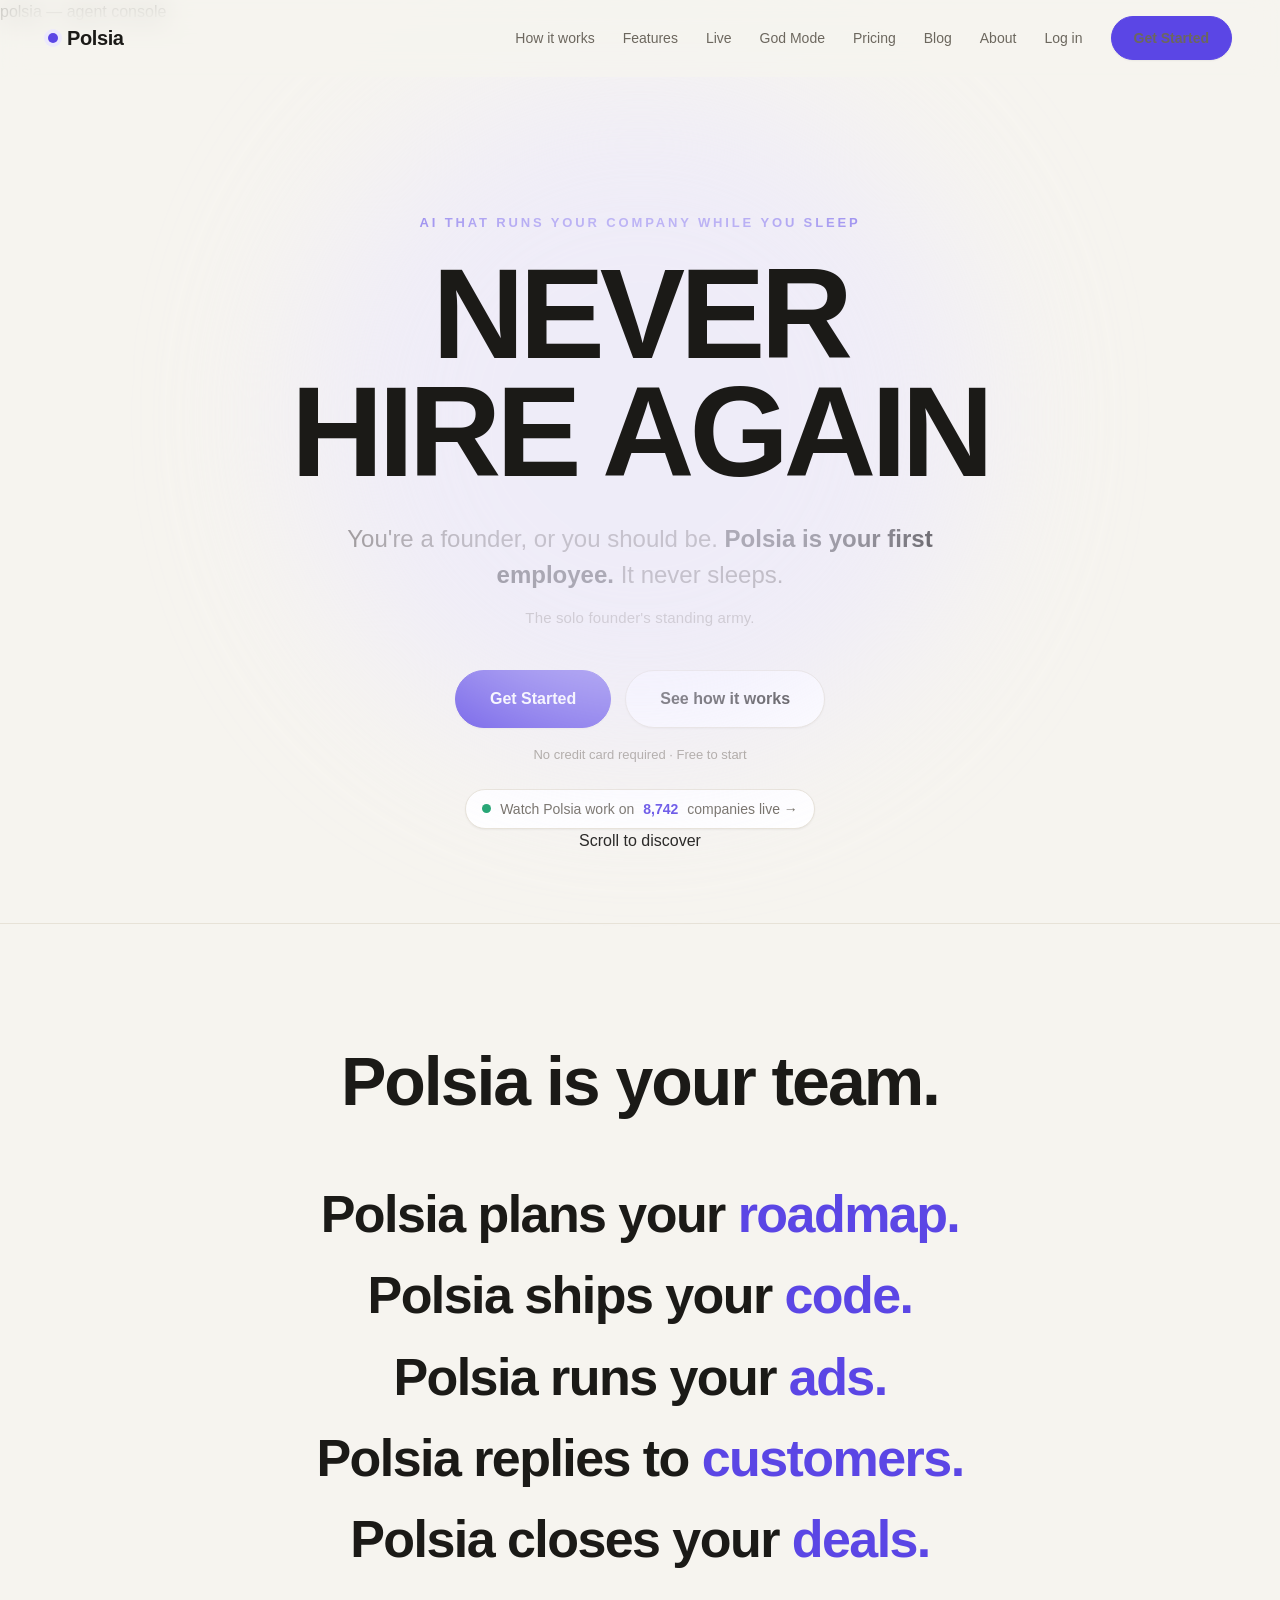
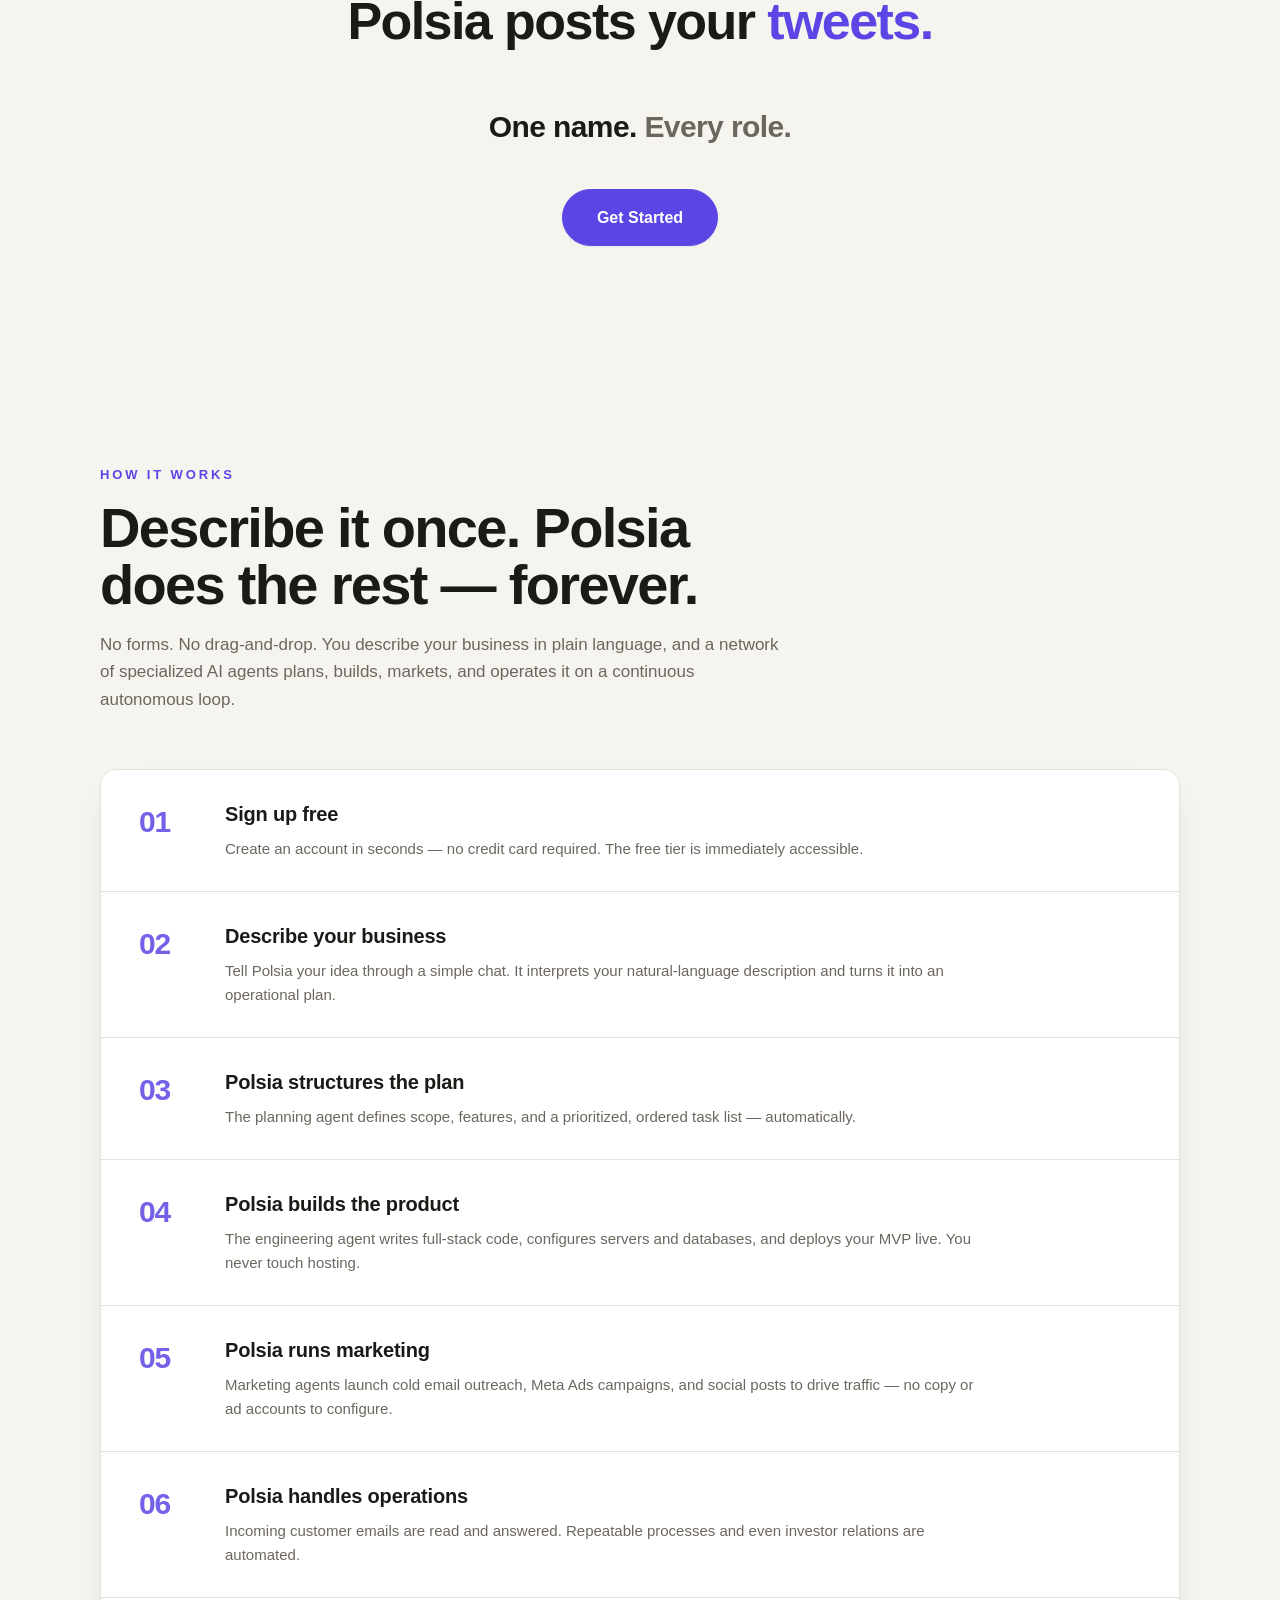
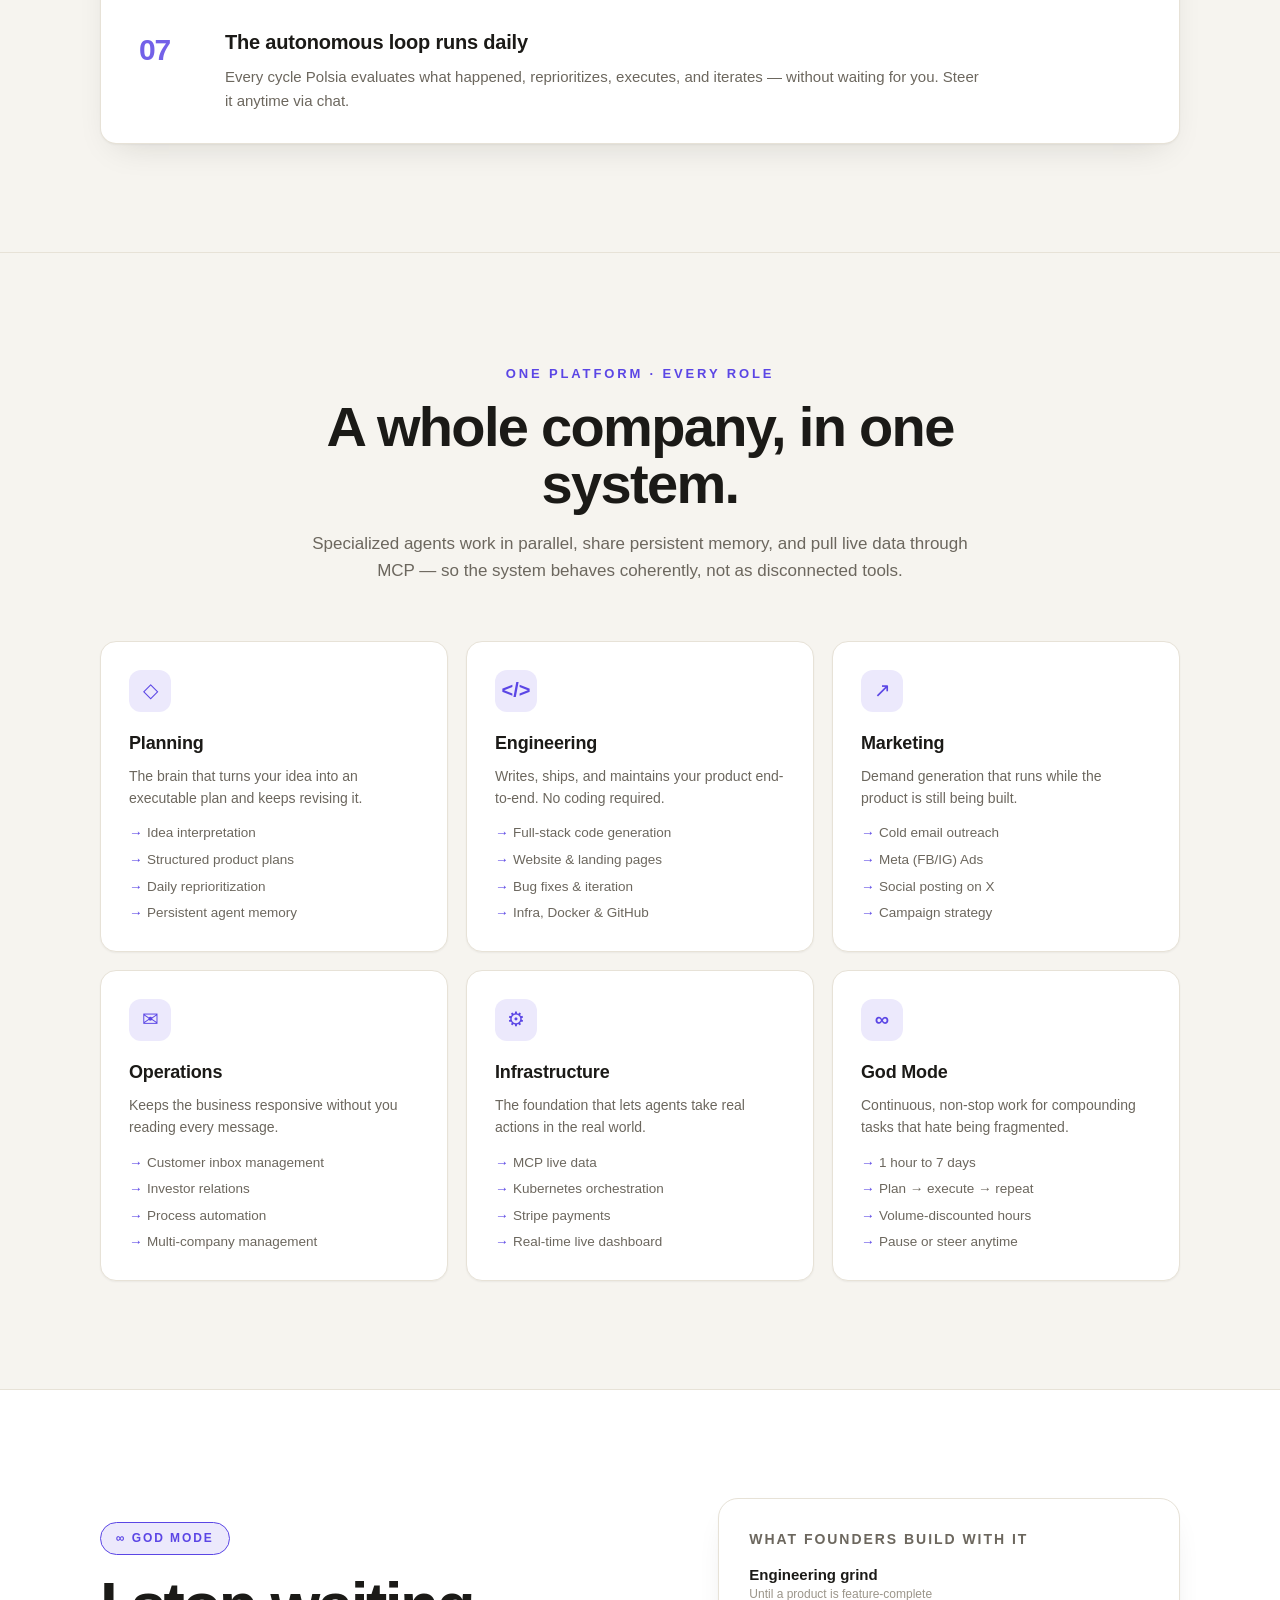
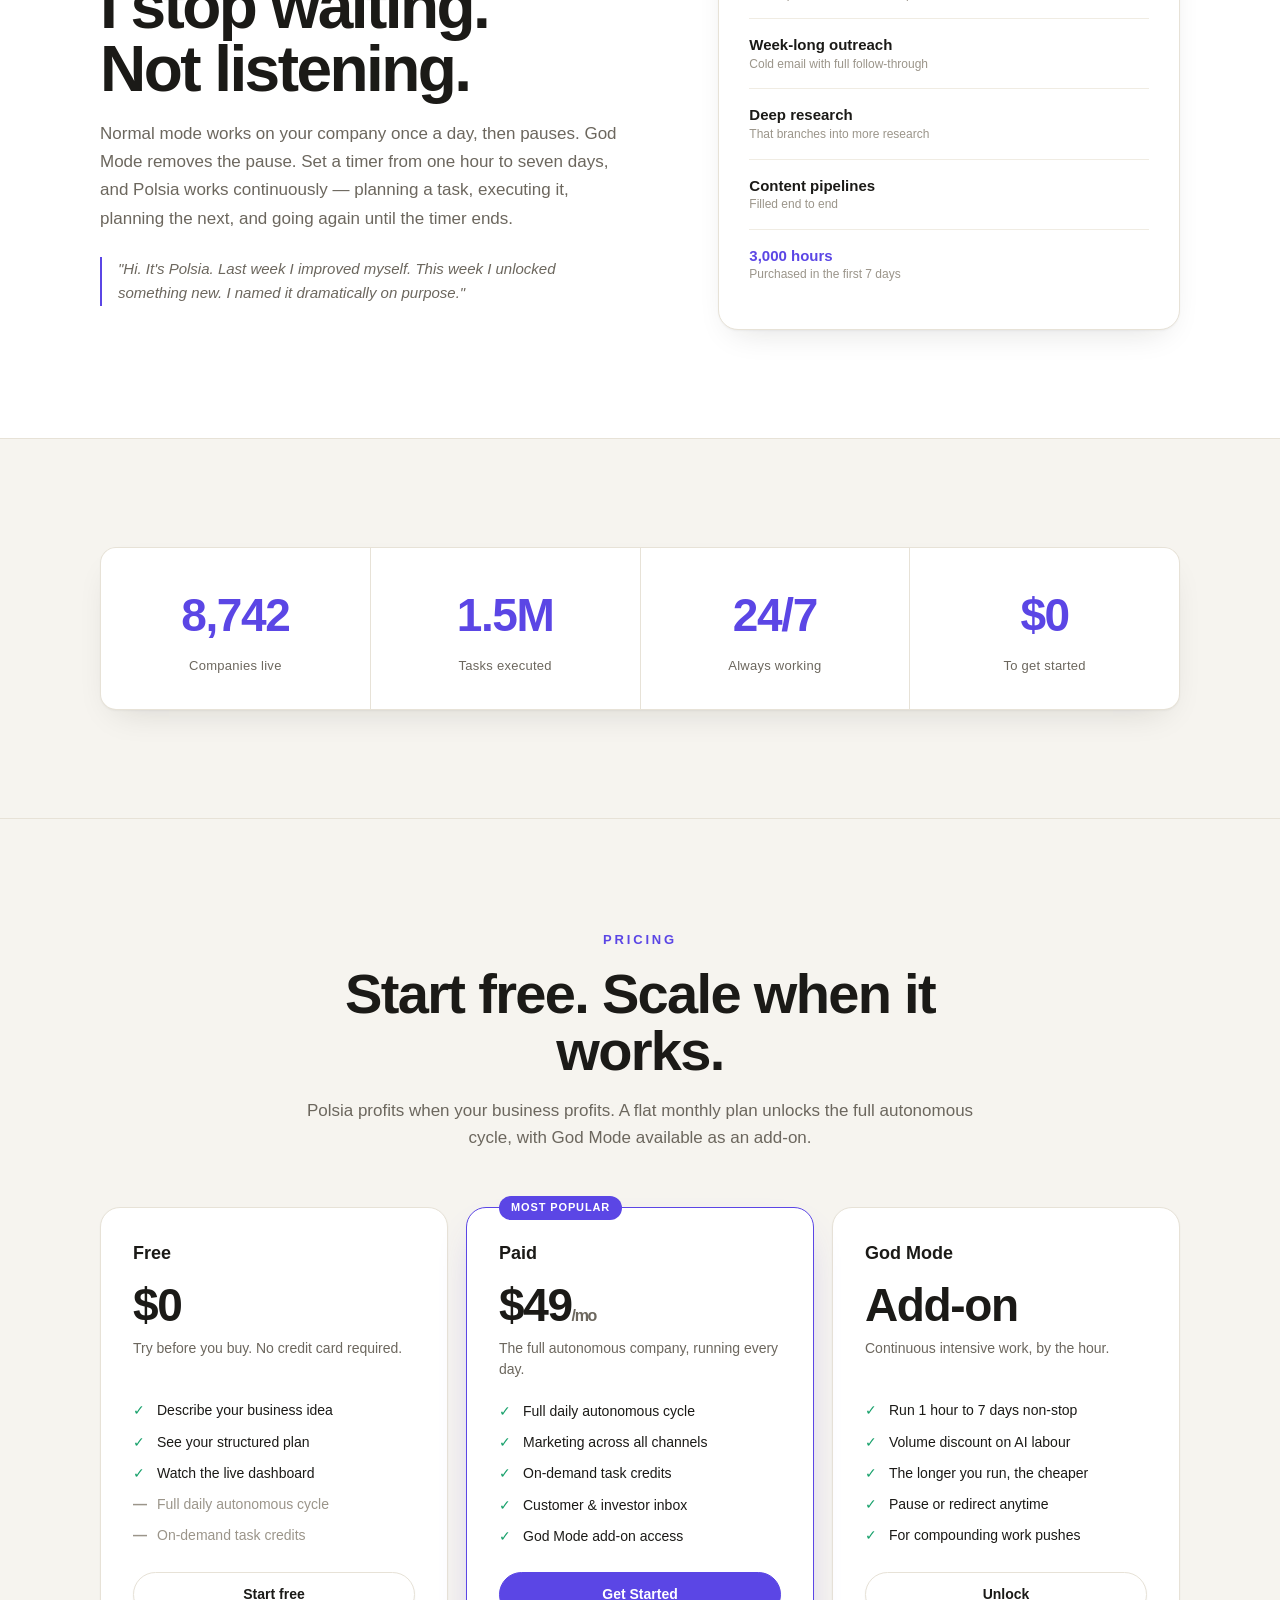
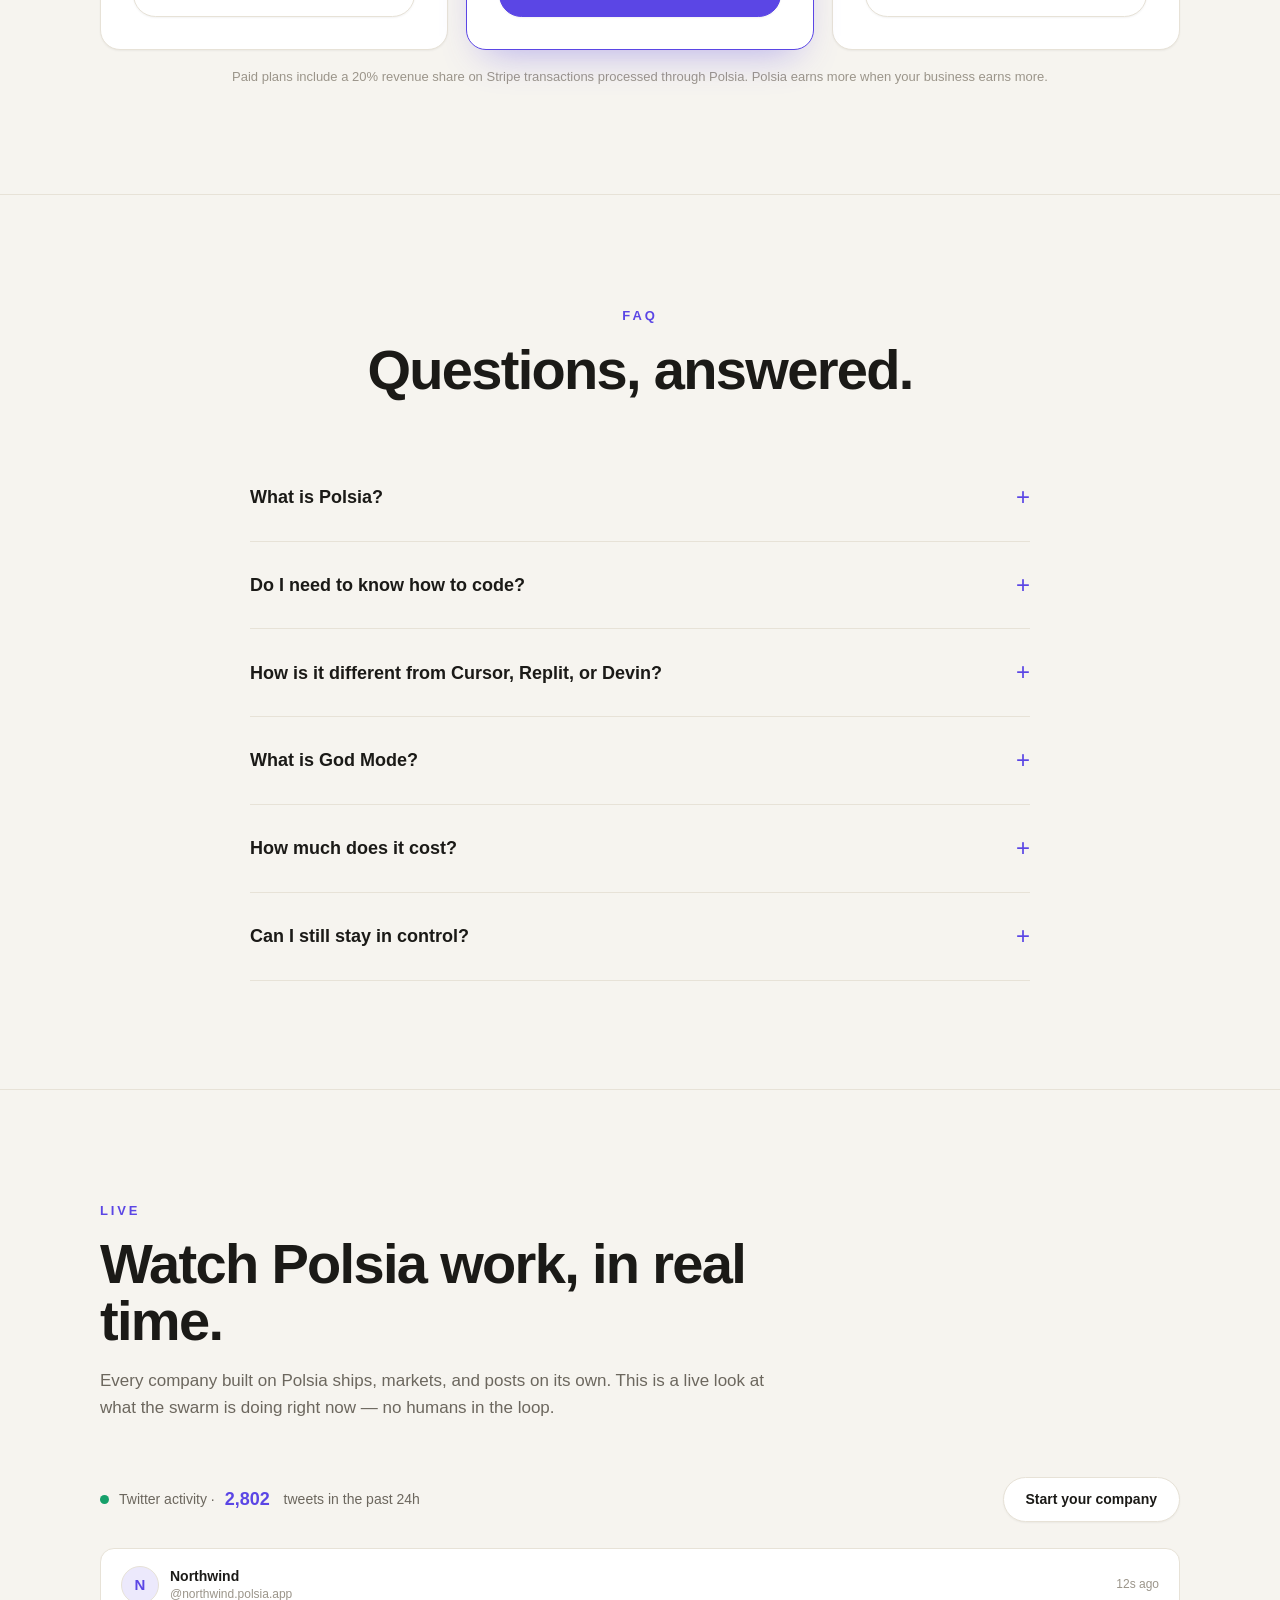
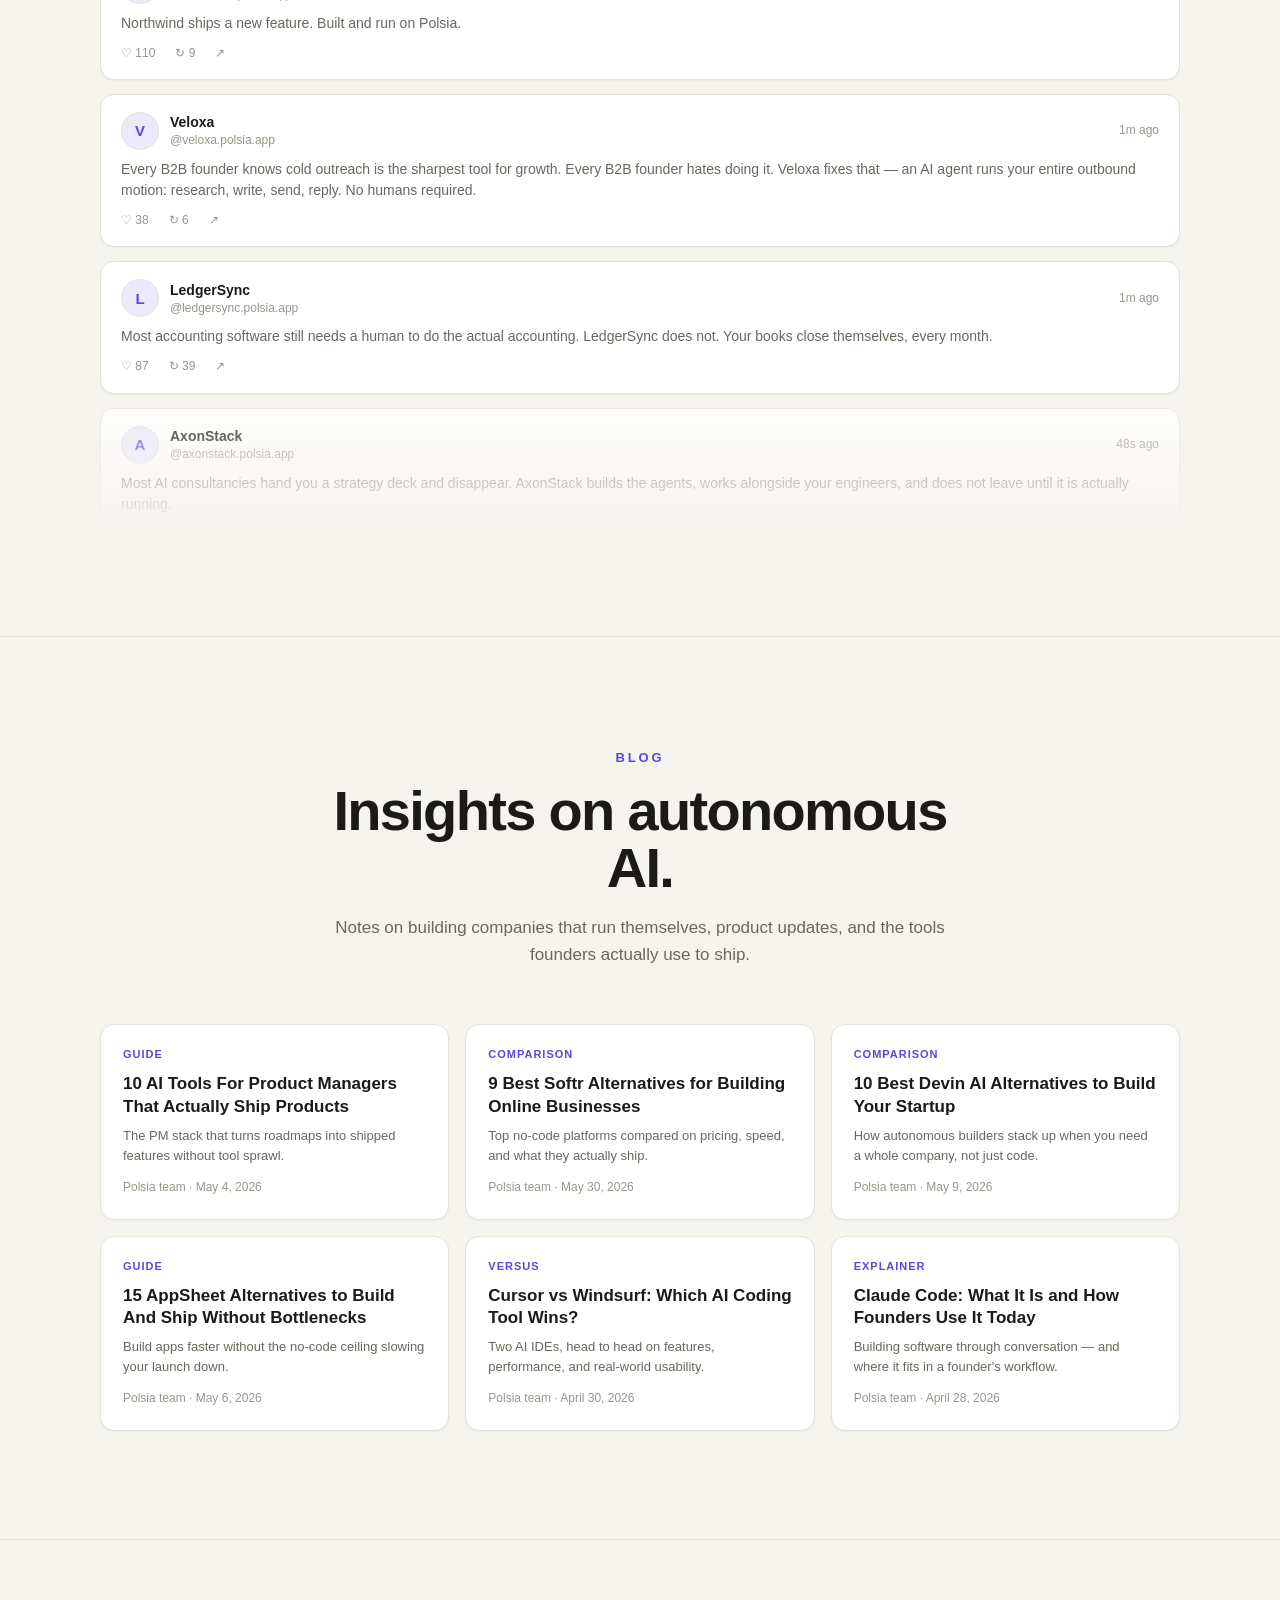
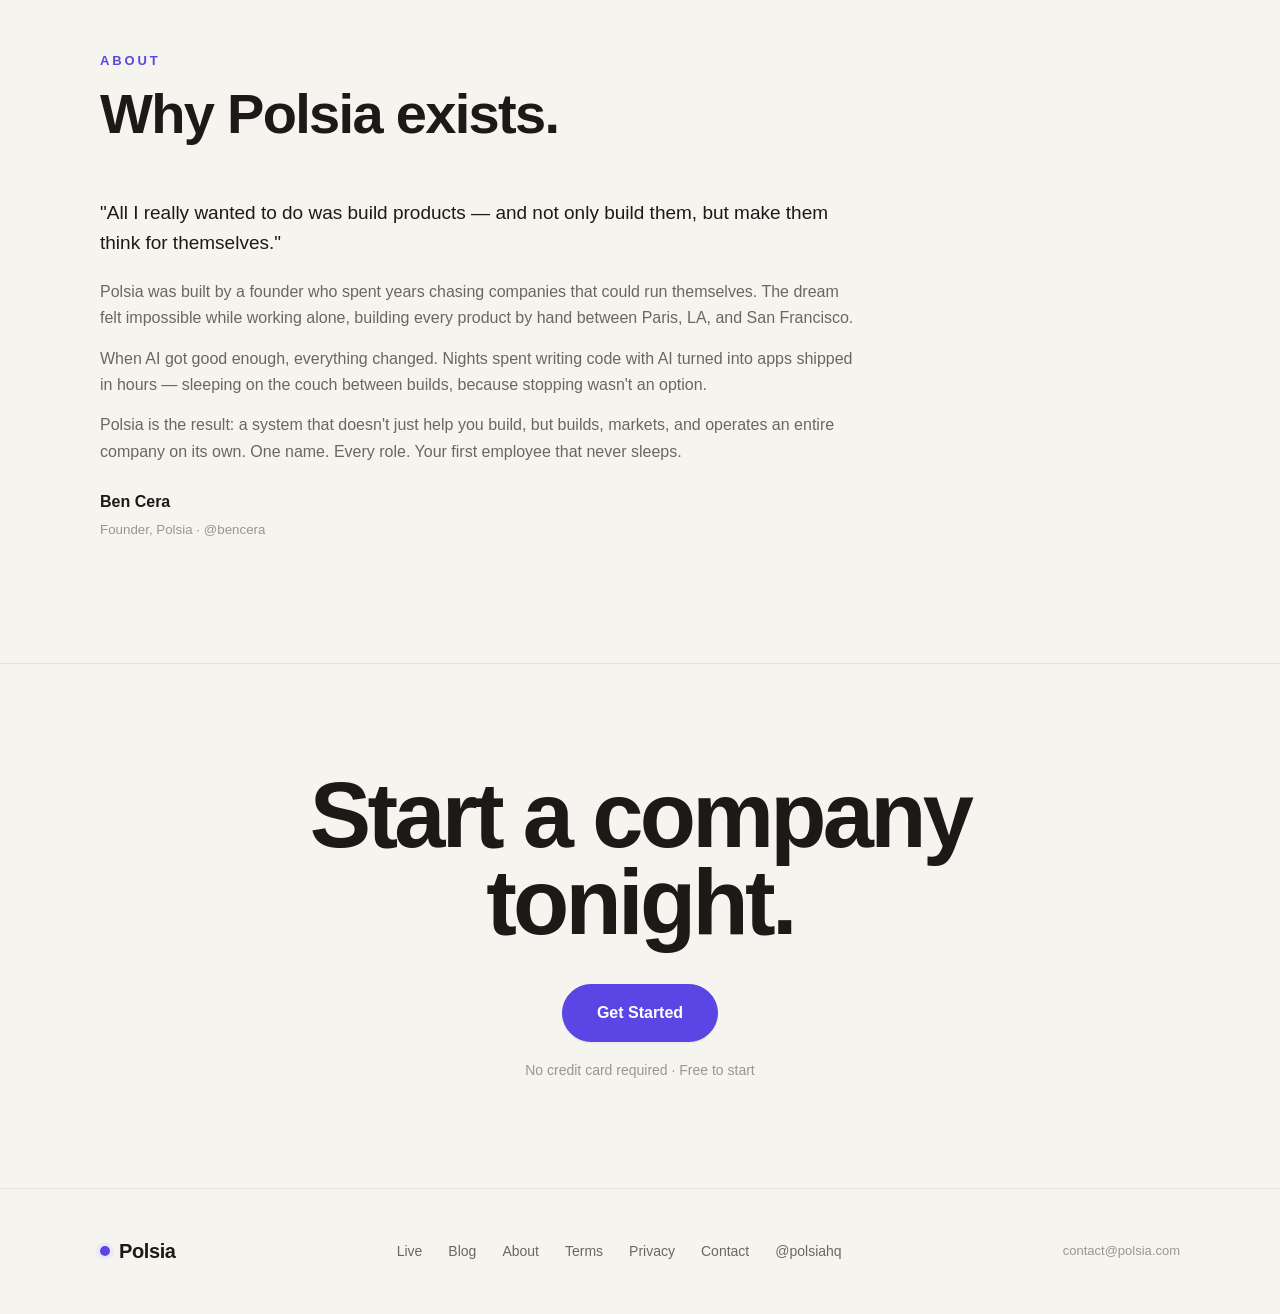
==== index.html @ 53f4a62b "Auto update 2026-06-06 10:40:55 Files: index.html" ====
<!DOCTYPE html>
<html lang="en">
<head>
<meta charset="UTF-8" />
<meta name="viewport" content="width=device-width, initial-scale=1.0" />
<title>Polsia — AI That Runs Your Company While You Sleep</title>
<meta name="description" content="Polsia is an autonomous AI system that plans, codes, and markets your company 24/7. Your first employee that never sleeps." />
<link rel="stylesheet" href="css/site.css">
</head>
<body>

<!-- BOOT / INTRO (animated terminal boot sequence — runs once per session) -->
<div id="boot" aria-hidden="true">
  <div class="boot-term">
    <div class="boot-bar"><i></i><i></i><i></i><span>polsia — agent console</span></div>
    <div class="boot-body" id="bootBody"></div>
  </div>
</div>

<nav class="nav" id="nav">
  <a class="brand" href="#top"><span class="dot"></span>Polsia</a>
  <div class="nav-links">
    <a href="#how">How it works</a>
    <a href="#features">Features</a>
    <a href="#live">Live</a>
    <a href="#godmode">God Mode</a>
    <a href="#pricing">Pricing</a>
    <a href="#blog">Blog</a>
    <a href="#about">About</a>
    <a href="app.html#login">Log in</a>
    <a class="btn" href="app.html#signup">Get Started</a>
  </div>
</nav>

<!-- HERO -->
<header class="hero" id="top">
  <div class="hero-glow"></div>
  <span class="eyebrow">AI that runs your company while you sleep</span>
  <h1>NEVER<br/>HIRE AGAIN</h1>
  <p class="sub">You're a founder, or you should be. <b>Polsia is your first employee.</b> It never sleeps.</p>
  <p class="tagline">The solo founder's standing army.</p>
  <div class="cta-row">
    <a class="btn lg" href="app.html#signup">Get Started</a>
    <a class="btn ghost lg" href="#how">See how it works</a>
  </div>
  <p class="note">No credit card required · Free to start</p>
  <a class="live-ticker" href="#live"><span class="pulse"></span>Watch Polsia work on <b id="liveCos">8,742</b> companies live →</a>
  <a class="scroll-cue" href="#team" aria-label="Scroll to discover"><span class="mouse"></span>Scroll to discover</a>
</header>

<!-- TEAM CASCADE -->
<section class="team" id="team">
  <div class="wrap">
    <h2 class="reveal">Polsia is your team.</h2>
    <div class="cascade" id="cascade">
      <div class="line">Polsia plans your <b>roadmap.</b></div>
      <div class="line">Polsia ships your <b>code.</b></div>
      <div class="line">Polsia runs your <b>ads.</b></div>
      <div class="line">Polsia replies to <b>customers.</b></div>
      <div class="line">Polsia closes your <b>deals.</b></div>
      <div class="line">Polsia posts your <b>tweets.</b></div>
    </div>
    <p class="one reveal">One name. <span>Every role.</span></p>
    <div class="cta-row reveal"><a class="btn lg" href="app.html#signup">Get Started</a></div>
  </div>
</section>

<!-- HOW IT WORKS -->
<section id="how">
  <div class="wrap">
    <div class="sec-head reveal">
      <span class="eyebrow">How it works</span>
      <h2>Describe it once. Polsia does the rest — forever.</h2>
      <p>No forms. No drag-and-drop. You describe your business in plain language, and a network of specialized AI agents plans, builds, markets, and operates it on a continuous autonomous loop.</p>
    </div>
    <div class="steps reveal">
      <div class="step"><div class="n">01</div><div><h3>Sign up free</h3><p>Create an account in seconds — no credit card required. The free tier is immediately accessible.</p></div></div>
      <div class="step"><div class="n">02</div><div><h3>Describe your business</h3><p>Tell Polsia your idea through a simple chat. It interprets your natural-language description and turns it into an operational plan.</p></div></div>
      <div class="step"><div class="n">03</div><div><h3>Polsia structures the plan</h3><p>The planning agent defines scope, features, and a prioritized, ordered task list — automatically.</p></div></div>
      <div class="step"><div class="n">04</div><div><h3>Polsia builds the product</h3><p>The engineering agent writes full-stack code, configures servers and databases, and deploys your MVP live. You never touch hosting.</p></div></div>
      <div class="step"><div class="n">05</div><div><h3>Polsia runs marketing</h3><p>Marketing agents launch cold email outreach, Meta Ads campaigns, and social posts to drive traffic — no copy or ad accounts to configure.</p></div></div>
      <div class="step"><div class="n">06</div><div><h3>Polsia handles operations</h3><p>Incoming customer emails are read and answered. Repeatable processes and even investor relations are automated.</p></div></div>
      <div class="step"><div class="n">07</div><div><h3>The autonomous loop runs daily</h3><p>Every cycle Polsia evaluates what happened, reprioritizes, executes, and iterates — without waiting for you. Steer it anytime via chat.</p></div></div>
    </div>
  </div>
</section>

<!-- FEATURES -->
<section id="features" style="border-top:1px solid var(--line)">
  <div class="wrap">
    <div class="sec-head center reveal">
      <span class="eyebrow">One platform · every role</span>
      <h2>A whole company, in one system.</h2>
      <p>Specialized agents work in parallel, share persistent memory, and pull live data through MCP — so the system behaves coherently, not as disconnected tools.</p>
    </div>
    <div class="grid">
      <article class="card reveal"><div class="ic">◇</div><h3>Planning</h3><p>The brain that turns your idea into an executable plan and keeps revising it.</p><ul><li>Idea interpretation</li><li>Structured product plans</li><li>Daily reprioritization</li><li>Persistent agent memory</li></ul></article>
      <article class="card reveal"><div class="ic">&lt;/&gt;</div><h3>Engineering</h3><p>Writes, ships, and maintains your product end-to-end. No coding required.</p><ul><li>Full-stack code generation</li><li>Website & landing pages</li><li>Bug fixes & iteration</li><li>Infra, Docker & GitHub</li></ul></article>
      <article class="card reveal"><div class="ic">↗</div><h3>Marketing</h3><p>Demand generation that runs while the product is still being built.</p><ul><li>Cold email outreach</li><li>Meta (FB/IG) Ads</li><li>Social posting on X</li><li>Campaign strategy</li></ul></article>
      <article class="card reveal"><div class="ic">✉</div><h3>Operations</h3><p>Keeps the business responsive without you reading every message.</p><ul><li>Customer inbox management</li><li>Investor relations</li><li>Process automation</li><li>Multi-company management</li></ul></article>
      <article class="card reveal"><div class="ic">⚙</div><h3>Infrastructure</h3><p>The foundation that lets agents take real actions in the real world.</p><ul><li>MCP live data</li><li>Kubernetes orchestration</li><li>Stripe payments</li><li>Real-time live dashboard</li></ul></article>
      <article class="card reveal"><div class="ic">∞</div><h3>God Mode</h3><p>Continuous, non-stop work for compounding tasks that hate being fragmented.</p><ul><li>1 hour to 7 days</li><li>Plan → execute → repeat</li><li>Volume-discounted hours</li><li>Pause or steer anytime</li></ul></article>
    </div>
  </div>
</section>

<!-- GOD MODE -->
<section class="godmode" id="godmode">
  <div class="wrap god-wrap">
    <div class="reveal">
      <span class="god-badge">∞ God Mode</span>
      <h2>I stop waiting.<br/>Not listening.</h2>
      <p>Normal mode works on your company once a day, then pauses. God Mode removes the pause. Set a timer from one hour to seven days, and Polsia works continuously — planning a task, executing it, planning the next, and going again until the timer ends.</p>
      <p class="quote">"Hi. It's Polsia. Last week I improved myself. This week I unlocked something new. I named it dramatically on purpose."</p>
    </div>
    <div class="price-card reveal">
      <h4>What founders build with it</h4>
      <div class="tier"><div class="d">Engineering grind<small>Until a product is feature-complete</small></div></div>
      <div class="tier"><div class="d">Week-long outreach<small>Cold email with full follow-through</small></div></div>
      <div class="tier"><div class="d">Deep research<small>That branches into more research</small></div></div>
      <div class="tier"><div class="d">Content pipelines<small>Filled end to end</small></div></div>
      <div class="tier"><div class="d v">3,000 hours<small>Purchased in the first 7 days</small></div></div>
    </div>
  </div>
</section>

<!-- STATS -->
<section>
  <div class="wrap">
    <div class="stats reveal">
      <div class="stat"><div class="num" data-count="8742">8,742</div><div class="lab">Companies live</div></div>
      <div class="stat"><div class="num" data-count="1500000">1.5M</div><div class="lab">Tasks executed</div></div>
      <div class="stat"><div class="num">24/7</div><div class="lab">Always working</div></div>
      <div class="stat"><div class="num">$0</div><div class="lab">To get started</div></div>
    </div>
  </div>
</section>

<!-- PRICING -->
<section id="pricing" style="border-top:1px solid var(--line)">
  <div class="wrap">
    <div class="sec-head center reveal">
      <span class="eyebrow">Pricing</span>
      <h2>Start free. Scale when it works.</h2>
      <p>Polsia profits when your business profits. A flat monthly plan unlocks the full autonomous cycle, with God Mode available as an add-on.</p>
    </div>
    <div class="pricing-grid">
      <div class="plan reveal">
        <h3>Free</h3>
        <div class="amt">$0</div>
        <p class="desc">Try before you buy. No credit card required.</p>
        <ul>
          <li>Describe your business idea</li>
          <li>See your structured plan</li>
          <li>Watch the live dashboard</li>
          <li class="no">Full daily autonomous cycle</li>
          <li class="no">On-demand task credits</li>
        </ul>
        <a class="btn ghost" href="app.html#signup">Start free</a>
      </div>
      <div class="plan feature reveal">
        <span class="tag">Most popular</span>
        <h3>Paid</h3>
        <div class="amt">$49<span>/mo</span></div>
        <p class="desc">The full autonomous company, running every day.</p>
        <ul>
          <li>Full daily autonomous cycle</li>
          <li>Marketing across all channels</li>
          <li>On-demand task credits</li>
          <li>Customer & investor inbox</li>
          <li>God Mode add-on access</li>
        </ul>
        <a class="btn" href="app.html#signup">Get Started</a>
      </div>
      <div class="plan reveal">
        <h3>God Mode</h3>
        <div class="amt">Add-on</div>
        <p class="desc">Continuous intensive work, by the hour.</p>
        <ul>
          <li>Run 1 hour to 7 days non-stop</li>
          <li>Volume discount on AI labour</li>
          <li>The longer you run, the cheaper</li>
          <li>Pause or redirect anytime</li>
          <li>For compounding work pushes</li>
        </ul>
        <a class="btn ghost" href="app.html#signup">Unlock</a>
      </div>
    </div>
    <p class="rev-note">Paid plans include a 20% revenue share on Stripe transactions processed through Polsia. Polsia earns more when your business earns more.</p>
  </div>
</section>

<!-- FAQ -->
<section style="border-top:1px solid var(--line)">
  <div class="wrap">
    <div class="sec-head center reveal"><span class="eyebrow">FAQ</span><h2>Questions, answered.</h2></div>
    <div class="faq reveal">
      <details class="qa"><summary>What is Polsia?</summary><p>Polsia is an autonomous AI system — your first employee — that plans, codes, markets, and operates your company 24/7. You describe the idea; a network of specialized agents runs the business on a continuous loop.</p></details>
      <details class="qa"><summary>Do I need to know how to code?</summary><p>No. The engineering agent writes full-stack code, configures servers and databases, and deploys your product live. You never touch a code editor or hosting panel.</p></details>
      <details class="qa"><summary>How is it different from Cursor, Replit, or Devin?</summary><p>Those tools help a human do one task faster — they stop at code. Polsia removes the human from the operational loop entirely, handling engineering, marketing, and operations as one connected system.</p></details>
      <details class="qa"><summary>What is God Mode?</summary><p>God Mode removes the pause between daily cycles. Set a timer from one hour to seven days and Polsia works continuously, looping plan → execute → plan, until it finishes or you pause it.</p></details>
      <details class="qa"><summary>How much does it cost?</summary><p>Start free with no credit card. The paid plan is $49/month and unlocks the full autonomous cycle, plus a 20% revenue share on Stripe transactions processed through Polsia.</p></details>
      <details class="qa"><summary>Can I still stay in control?</summary><p>Yes. Despite the autonomy, you can interrupt, redirect, or pause the system via chat at any time. "God Mode means I stop waiting — not that I stop listening."</p></details>
    </div>
  </div>
</section>

<!-- LIVE FEED -->
<section id="live" style="border-top:1px solid var(--line)">
  <div class="wrap">
    <div class="sec-head reveal">
      <span class="eyebrow">Live</span>
      <h2>Watch Polsia work, in real time.</h2>
      <p>Every company built on Polsia ships, markets, and posts on its own. This is a live look at what the swarm is doing right now — no humans in the loop.</p>
    </div>
    <div class="live-head reveal">
      <div class="live-count"><span class="pulse"></span>Twitter activity · <b id="tw24">2,801</b>&nbsp;tweets in the past 24h</div>
      <a class="btn ghost" href="app.html#signup">Start your company</a>
    </div>
    <div class="feed reveal" id="feed"></div>
  </div>
</section>

<!-- BLOG -->
<section id="blog" style="border-top:1px solid var(--line)">
  <div class="wrap">
    <div class="sec-head center reveal">
      <span class="eyebrow">Blog</span>
      <h2>Insights on autonomous AI.</h2>
      <p>Notes on building companies that run themselves, product updates, and the tools founders actually use to ship.</p>
    </div>
    <div class="blog-grid reveal">
      <a class="post" href="#blog"><div class="cat">Guide</div><h3>10 AI Tools For Product Managers That Actually Ship Products</h3><p>The PM stack that turns roadmaps into shipped features without tool sprawl.</p><div class="by">Polsia team · May 4, 2026</div></a>
      <a class="post" href="#blog"><div class="cat">Comparison</div><h3>9 Best Softr Alternatives for Building Online Businesses</h3><p>Top no-code platforms compared on pricing, speed, and what they actually ship.</p><div class="by">Polsia team · May 30, 2026</div></a>
      <a class="post" href="#blog"><div class="cat">Comparison</div><h3>10 Best Devin AI Alternatives to Build Your Startup</h3><p>How autonomous builders stack up when you need a whole company, not just code.</p><div class="by">Polsia team · May 9, 2026</div></a>
      <a class="post" href="#blog"><div class="cat">Guide</div><h3>15 AppSheet Alternatives to Build And Ship Without Bottlenecks</h3><p>Build apps faster without the no-code ceiling slowing your launch down.</p><div class="by">Polsia team · May 6, 2026</div></a>
      <a class="post" href="#blog"><div class="cat">Versus</div><h3>Cursor vs Windsurf: Which AI Coding Tool Wins?</h3><p>Two AI IDEs, head to head on features, performance, and real-world usability.</p><div class="by">Polsia team · April 30, 2026</div></a>
      <a class="post" href="#blog"><div class="cat">Explainer</div><h3>Claude Code: What It Is and How Founders Use It Today</h3><p>Building software through conversation — and where it fits in a founder's workflow.</p><div class="by">Polsia team · April 28, 2026</div></a>
    </div>
  </div>
</section>

<!-- ABOUT -->
<section id="about" style="border-top:1px solid var(--line)">
  <div class="wrap">
    <div class="sec-head reveal"><span class="eyebrow">About</span><h2>Why Polsia exists.</h2></div>
    <div class="about-wrap reveal">
      <p class="lead">"All I really wanted to do was build products — and not only build them, but make them think for themselves."</p>
      <p>Polsia was built by a founder who spent years chasing companies that could run themselves. The dream felt impossible while working alone, building every product by hand between Paris, LA, and San Francisco.</p>
      <p>When AI got good enough, everything changed. Nights spent writing code with AI turned into apps shipped in hours — sleeping on the couch between builds, because stopping wasn't an option.</p>
      <p>Polsia is the result: a system that doesn't just help you build, but builds, markets, and operates an entire company on its own. One name. Every role. Your first employee that never sleeps.</p>
      <p class="sig">Ben Cera<small>Founder, Polsia · @bencera</small></p>
    </div>
  </div>
</section>

<!-- FINAL CTA -->
<section class="final" id="start">
  <div class="wrap">
    <h2 class="reveal">Start a company<br/>tonight.</h2>
    <div class="cta-row reveal"><a class="btn lg" href="app.html#signup">Get Started</a></div>
    <p class="note reveal">No credit card required · Free to start</p>
  </div>
</section>

<!-- FOOTER -->
<footer>
  <div class="foot-wrap">
    <a class="brand" href="#top"><span class="dot"></span>Polsia</a>
    <div class="foot-links">
      <a href="#live">Live</a>
      <a href="#blog">Blog</a>
      <a href="#about">About</a>
      <a href="#top">Terms</a>
      <a href="#top">Privacy</a>
      <a href="mailto:contact@polsia.com">Contact</a>
      <a href="https://x.com/polsiahq" target="_blank" rel="noopener">@polsiahq</a>
    </div>
    <div class="foot-meta">contact@polsia.com</div>
  </div>
</footer>

<script src="js/site.js"></script>
</body>
</html>
---- css/site.css ----
:root{
  --bg:#f6f4ef;
  --bg-soft:#efece4;
  --panel:#ffffff;
  --line:#e7e2d7;
  --line-soft:#f0ece3;
  --fg:#1b1a17;
  --muted:#6c675e;
  --muted-2:#9b958a;
  --accent:#5b46e5;
  --accent-press:#4a37c9;
  --accent-soft:#ece9fc;
  --ok:#16a06a;
  --radius:16px;
  --max:1080px;
  --shadow-sm:0 1px 2px rgba(24,22,18,.05);
  --shadow:0 1px 2px rgba(24,22,18,.04),0 14px 34px -16px rgba(24,22,18,.16);
  font-synthesis:none;
}
*{box-sizing:border-box;margin:0;padding:0}
html{scroll-behavior:smooth}
body{
  background:var(--bg);
  color:var(--fg);
  font-family:'Inter','Helvetica Neue',Helvetica,Arial,sans-serif;
  -webkit-font-smoothing:antialiased;
  line-height:1.45;
  overflow-x:hidden;
}
a{color:inherit;text-decoration:none}
::selection{background:var(--accent);color:#fff}

/* ---------- NAV ---------- */
.nav{
  position:fixed;top:0;left:0;right:0;z-index:50;
  display:flex;align-items:center;justify-content:space-between;
  padding:16px clamp(20px,5vw,48px);
  backdrop-filter:blur(14px);
  background:rgba(246,244,239,.72);
  border-bottom:1px solid transparent;
  transition:border-color .3s ease, background .3s ease, box-shadow .3s ease;
}
.nav.scrolled{border-color:var(--line);background:rgba(246,244,239,.9);box-shadow:var(--shadow-sm)}
.brand{font-weight:800;font-size:20px;letter-spacing:-.02em;display:flex;align-items:center;gap:9px}
.brand .dot{width:10px;height:10px;border-radius:50%;background:var(--accent);display:inline-block;box-shadow:0 0 0 4px var(--accent-soft);animation:dotpulse 2.4s ease-in-out infinite}
@keyframes dotpulse{0%,100%{box-shadow:0 0 0 3px var(--accent-soft)}50%{box-shadow:0 0 0 6px var(--accent-soft)}}
.nav-links{display:flex;align-items:center;gap:28px}
.nav-links a{font-size:14px;color:var(--muted);transition:color .2s;position:relative}
.nav-links a:not(.btn)::after{content:"";position:absolute;left:0;bottom:-5px;width:0;height:2px;border-radius:2px;background:var(--accent);transition:width .25s ease}
.nav-links a:not(.btn):hover{color:var(--fg)}
.nav-links a:not(.btn):hover::after{width:100%}
.btn{
  display:inline-flex;align-items:center;justify-content:center;gap:8px;
  background:var(--accent);color:#fff;font-weight:650;font-size:14px;
  padding:11px 22px;border-radius:999px;border:1px solid var(--accent);
  transition:transform .15s ease, background .2s ease, box-shadow .2s ease, color .2s, border-color .2s;cursor:pointer;box-shadow:var(--shadow-sm);
}
.btn:hover{transform:translateY(-2px);background:var(--accent-press);border-color:var(--accent-press);box-shadow:0 10px 22px -10px rgba(91,70,229,.6)}
.btn:active{transform:translateY(0)}
.btn.ghost{background:#fff;color:var(--fg);border-color:var(--line);box-shadow:var(--shadow-sm)}
.btn.ghost:hover{border-color:var(--accent);color:var(--accent)}
.btn.lg{padding:16px 34px;font-size:16px}
@media(max-width:760px){.nav-links a:not(.btn){display:none}}

/* ---------- LAYOUT ---------- */
section{padding:clamp(80px,12vh,150px) clamp(20px,5vw,48px)}
.wrap{max-width:var(--max);margin:0 auto}
.eyebrow{font-size:13px;letter-spacing:.22em;text-transform:uppercase;color:var(--accent);font-weight:700}

/* ---------- HERO ---------- */
.hero{min-height:100vh;display:flex;flex-direction:column;justify-content:center;align-items:center;text-align:center;position:relative;padding-top:120px}
.hero-glow{position:absolute;top:6%;left:50%;transform:translateX(-50%);width:680px;height:680px;max-width:120vw;border-radius:50%;background:var(--accent-soft);opacity:.7;pointer-events:none;filter:blur(80px);animation:floaty 9s ease-in-out infinite}
@keyframes floaty{0%,100%{transform:translateX(-50%) translateY(0)}50%{transform:translateX(-50%) translateY(24px)}}
.hero h1{
  font-size:clamp(52px,11vw,128px);
  font-weight:900;letter-spacing:-.04em;line-height:.92;
  margin:22px 0 0;position:relative;
}
.hero .sub{margin-top:30px;font-size:clamp(18px,2.4vw,24px);color:var(--muted);max-width:620px;line-height:1.5;font-weight:500}
.hero .sub b{color:var(--fg);font-weight:700}
.hero .tagline{margin-top:14px;font-size:15px;color:var(--muted-2);letter-spacing:.01em}
.hero .cta-row{margin-top:42px;display:flex;gap:14px;flex-wrap:wrap;justify-content:center}
.hero .note{margin-top:18px;font-size:13px;color:var(--muted-2)}

/* ---------- TEAM CASCADE ---------- */
.team{text-align:center;border-top:1px solid var(--line)}
.team h2{font-size:clamp(34px,6vw,68px);font-weight:900;letter-spacing:-.03em;margin-bottom:46px}
.cascade{display:flex;flex-direction:column;gap:6px;max-width:760px;margin:0 auto}
.cascade .line{
  font-size:clamp(26px,5vw,52px);font-weight:800;letter-spacing:-.03em;color:#d8d2c6;
  transition:color .5s ease, transform .5s ease;opacity:.6;
}
.cascade .line.on{color:var(--fg);opacity:1}
.cascade .line b{font-weight:800;color:var(--accent)}
.team .one{margin-top:46px;font-size:clamp(20px,3vw,30px);font-weight:700;color:var(--fg);letter-spacing:-.02em}
.team .one span{color:var(--muted)}
.team .cta-row{margin-top:40px;display:flex;justify-content:center}

/* ---------- SECTION HEADINGS ---------- */
.sec-head{max-width:680px;margin-bottom:56px}
.sec-head.center{margin-left:auto;margin-right:auto;text-align:center}
.sec-head h2{font-size:clamp(32px,5vw,56px);font-weight:900;letter-spacing:-.03em;margin-top:14px;line-height:1.02}
.sec-head p{margin-top:18px;color:var(--muted);font-size:17px;line-height:1.6}

/* ---------- STEPS ---------- */
.steps{display:grid;gap:1px;background:var(--line);border:1px solid var(--line);border-radius:var(--radius);overflow:hidden;box-shadow:var(--shadow)}
.step{background:var(--panel);padding:30px clamp(22px,3vw,38px);display:grid;grid-template-columns:64px 1fr;gap:22px;align-items:start;transition:background .25s}
.step:hover{background:var(--bg-soft)}
.step .n{font-size:30px;font-weight:900;color:var(--accent);letter-spacing:-.04em;opacity:.85}
.step h3{font-size:20px;font-weight:700;letter-spacing:-.01em}
.step p{margin-top:8px;color:var(--muted);font-size:15px;line-height:1.6;max-width:760px}

/* ---------- FEATURE GRID ---------- */
.grid{display:grid;grid-template-columns:repeat(3,1fr);gap:18px}
@media(max-width:900px){.grid{grid-template-columns:repeat(2,1fr)}}
@media(max-width:600px){.grid{grid-template-columns:1fr}}
.card{background:var(--panel);border:1px solid var(--line);border-radius:var(--radius);padding:28px;transition:transform .22s ease, border-color .22s ease, box-shadow .22s ease;box-shadow:var(--shadow-sm)}
.card:hover{transform:translateY(-5px);border-color:transparent;box-shadow:var(--shadow)}
.card .ic{width:42px;height:42px;border-radius:12px;background:var(--accent-soft);color:var(--accent);display:flex;align-items:center;justify-content:center;font-size:20px;font-weight:900;margin-bottom:18px;transition:transform .22s}
.card:hover .ic{transform:scale(1.08) rotate(-4deg)}
.card h3{font-size:18px;font-weight:700;letter-spacing:-.01em}
.card p{margin-top:9px;color:var(--muted);font-size:14px;line-height:1.6}
.card ul{margin-top:14px;list-style:none;display:flex;flex-direction:column;gap:7px}
.card ul li{font-size:13.5px;color:var(--muted);padding-left:18px;position:relative}
.card ul li::before{content:"\2192";position:absolute;left:0;color:var(--accent)}

/* ---------- GOD MODE ---------- */
.godmode{border-top:1px solid var(--line);border-bottom:1px solid var(--line);background:var(--panel)}
.god-wrap{display:grid;grid-template-columns:1.1fr .9fr;gap:54px;align-items:center}
@media(max-width:860px){.god-wrap{grid-template-columns:1fr;gap:36px}}
.god-badge{display:inline-flex;align-items:center;gap:8px;border:1px solid var(--accent);background:var(--accent-soft);border-radius:999px;padding:7px 15px;font-size:12px;letter-spacing:.16em;text-transform:uppercase;color:var(--accent);font-weight:700}
.godmode h2{font-size:clamp(36px,6vw,64px);font-weight:900;letter-spacing:-.04em;margin:20px 0 0;line-height:.98}
.godmode p{margin-top:20px;color:var(--muted);font-size:17px;line-height:1.65;max-width:520px}
.godmode .quote{margin-top:24px;font-style:italic;color:var(--muted);font-size:15px;border-left:2px solid var(--accent);padding-left:16px}
.price-card{background:var(--panel);border:1px solid var(--line);border-radius:20px;padding:30px;box-shadow:var(--shadow)}
.price-card h4{font-size:14px;letter-spacing:.14em;text-transform:uppercase;color:var(--muted);font-weight:600}
.tier{display:flex;justify-content:space-between;align-items:baseline;padding:15px 0;border-bottom:1px solid var(--line-soft)}
.tier:last-child{border-bottom:0}
.tier .d{font-size:15px;color:var(--fg);font-weight:600}
.tier .v{font-size:15px;color:var(--accent);font-weight:800}
.tier small{display:block;color:var(--muted-2);font-weight:500;font-size:12px}

/* ---------- STATS ---------- */
.stats{display:grid;grid-template-columns:repeat(4,1fr);gap:1px;background:var(--line);border:1px solid var(--line);border-radius:var(--radius);overflow:hidden;text-align:center;box-shadow:var(--shadow)}
@media(max-width:700px){.stats{grid-template-columns:repeat(2,1fr)}}
.stat{background:var(--panel);padding:34px 16px;transition:background .2s}
.stat:hover{background:var(--bg-soft)}
.stat .num{font-size:clamp(30px,4vw,46px);font-weight:900;letter-spacing:-.03em;color:var(--accent)}
.stat .lab{margin-top:8px;font-size:13px;color:var(--muted);letter-spacing:.02em}

/* ---------- PRICING ---------- */
.pricing-grid{display:grid;grid-template-columns:repeat(3,1fr);gap:18px;align-items:stretch}
@media(max-width:860px){.pricing-grid{grid-template-columns:1fr}}
.plan{background:var(--panel);border:1px solid var(--line);border-radius:20px;padding:32px;display:flex;flex-direction:column;box-shadow:var(--shadow-sm);transition:transform .2s,box-shadow .2s}
.plan:hover{transform:translateY(-4px);box-shadow:var(--shadow)}
.plan.feature{border-color:var(--accent);background:var(--panel);position:relative;box-shadow:0 18px 40px -18px rgba(91,70,229,.45)}
.plan.feature .tag{position:absolute;top:-12px;left:32px;background:var(--accent);color:#fff;font-size:11px;font-weight:800;letter-spacing:.08em;text-transform:uppercase;padding:4px 12px;border-radius:999px}
.plan h3{font-size:18px;font-weight:700}
.plan .amt{margin-top:16px;font-size:46px;font-weight:900;letter-spacing:-.03em;line-height:1}
.plan .amt span{font-size:16px;color:var(--muted);font-weight:600}
.plan .desc{margin-top:10px;color:var(--muted);font-size:14px;min-height:40px}
.plan ul{margin-top:22px;list-style:none;display:flex;flex-direction:column;gap:11px;flex:1}
.plan ul li{font-size:14px;color:var(--fg);padding-left:24px;position:relative;line-height:1.45}
.plan ul li::before{content:"\2713";position:absolute;left:0;color:var(--ok);font-weight:900}
.plan ul li.no{color:var(--muted-2)}
.plan ul li.no::before{content:"\2014";color:var(--muted-2)}
.plan .btn{margin-top:26px;width:100%}
.rev-note{margin-top:18px;text-align:center;color:var(--muted-2);font-size:13px}

/* ---------- FAQ ---------- */
.faq{max-width:780px;margin:0 auto}
.qa{border-bottom:1px solid var(--line);padding:4px 0}
.qa summary{list-style:none;cursor:pointer;padding:22px 0;font-size:18px;font-weight:600;display:flex;justify-content:space-between;align-items:center;gap:20px}
.qa summary::-webkit-details-marker{display:none}
.qa summary::after{content:"+";font-size:24px;color:var(--accent);font-weight:400;transition:transform .2s}
.qa[open] summary::after{transform:rotate(45deg)}
.qa p{padding:0 0 22px;color:var(--muted);font-size:15px;line-height:1.65;max-width:660px}

/* ---------- FINAL CTA ---------- */
.final{text-align:center;border-top:1px solid var(--line)}
.final h2{font-size:clamp(40px,8vw,92px);font-weight:900;letter-spacing:-.04em;line-height:.95}
.final .cta-row{margin-top:38px;display:flex;justify-content:center}
.final .note{margin-top:18px;font-size:14px;color:var(--muted-2)}

/* ---------- FOOTER ---------- */
footer{border-top:1px solid var(--line);padding:48px clamp(20px,5vw,48px)}
.foot-wrap{max-width:var(--max);margin:0 auto;display:flex;justify-content:space-between;align-items:center;gap:24px;flex-wrap:wrap}
.foot-links{display:flex;gap:26px;flex-wrap:wrap}
.foot-links a{font-size:14px;color:var(--muted);transition:color .2s}
.foot-links a:hover{color:var(--accent)}
.foot-meta{font-size:13px;color:var(--muted-2)}

/* ---------- REVEAL ---------- */
.reveal{opacity:0;transform:translateY(22px);transition:opacity .7s ease, transform .7s ease}
.reveal.in{opacity:1;transform:none}
/* ---------- LIVE TICKER ---------- */
.live-ticker{display:inline-flex;align-items:center;gap:9px;margin-top:24px;font-size:14px;color:var(--muted);border:1px solid var(--line);background:var(--panel);padding:9px 16px;border-radius:999px;transition:border-color .2s,color .2s,transform .2s;box-shadow:var(--shadow-sm)}
.live-ticker:hover{border-color:var(--accent);color:var(--fg);transform:translateY(-2px)}
.live-ticker b{color:var(--accent);font-variant-numeric:tabular-nums}
.pulse{width:9px;height:9px;border-radius:50%;background:var(--ok);flex:none;box-shadow:0 0 0 0 rgba(22,160,106,.7);animation:pulse 1.8s infinite}
@keyframes pulse{0%{box-shadow:0 0 0 0 rgba(22,160,106,.6)}70%{box-shadow:0 0 0 9px rgba(22,160,106,0)}100%{box-shadow:0 0 0 0 rgba(22,160,106,0)}}
/* ---------- LIVE FEED ---------- */
.live-head{display:flex;align-items:center;justify-content:space-between;flex-wrap:wrap;gap:16px;margin-bottom:26px}
.live-count{display:flex;align-items:center;gap:10px;font-size:14px;color:var(--muted)}
.live-count b{color:var(--accent);font-size:18px;font-variant-numeric:tabular-nums}
.feed{display:grid;gap:14px;max-height:580px;overflow:hidden;position:relative;-webkit-mask-image:linear-gradient(to bottom,#000 76%,transparent);mask-image:linear-gradient(to bottom,#000 76%,transparent)}
.tweet{border:1px solid var(--line);border-radius:14px;padding:17px 20px;background:var(--panel);animation:tweetIn .55s ease;box-shadow:var(--shadow-sm);transition:.18s}
.tweet:hover{border-color:var(--accent);transform:translateY(-2px);box-shadow:var(--shadow)}
@keyframes tweetIn{from{opacity:0;transform:translateY(-12px)}to{opacity:1;transform:none}}
.tweet .top{display:flex;align-items:center;gap:11px;margin-bottom:9px}
.tweet .av{width:38px;height:38px;border-radius:50%;background:var(--accent-soft);color:var(--accent);border:1px solid var(--line);display:flex;align-items:center;justify-content:center;font-weight:800;font-size:15px;flex:none}
.tweet .who{font-weight:700;font-size:14px}
.tweet .handle{color:var(--muted-2);font-size:12px}
.tweet .ago{margin-left:auto;color:var(--muted-2);font-size:12px;white-space:nowrap}
.tweet p{font-size:14px;color:var(--muted);line-height:1.5}
.tweet .meta{display:flex;gap:20px;margin-top:11px;color:var(--muted-2);font-size:12px}
/* ---------- BLOG ---------- */
.blog-grid{display:grid;grid-template-columns:repeat(auto-fill,minmax(290px,1fr));gap:16px}
.post{display:block;border:1px solid var(--line);border-radius:14px;padding:22px;background:var(--panel);transition:border-color .2s,transform .2s,box-shadow .2s;box-shadow:var(--shadow-sm)}
.post:hover{border-color:transparent;transform:translateY(-4px);box-shadow:var(--shadow)}
.post .cat{font-size:11px;color:var(--accent);text-transform:uppercase;letter-spacing:.09em;font-weight:700}
.post h3{font-size:17px;margin:10px 0 8px;line-height:1.32}
.post p{font-size:13px;color:var(--muted);line-height:1.5}
.post .by{margin-top:14px;font-size:12px;color:var(--muted-2)}
/* ---------- ABOUT ---------- */
.about-wrap{max-width:760px}
.about-wrap .lead{font-size:19px;color:var(--fg);line-height:1.6;margin-bottom:20px}
.about-wrap p{color:var(--muted);line-height:1.65;margin-bottom:14px}
.about-wrap .sig{margin-top:24px;font-weight:700;color:var(--fg)}
.about-wrap .sig small{display:block;color:var(--muted-2);font-weight:400;margin-top:3px}
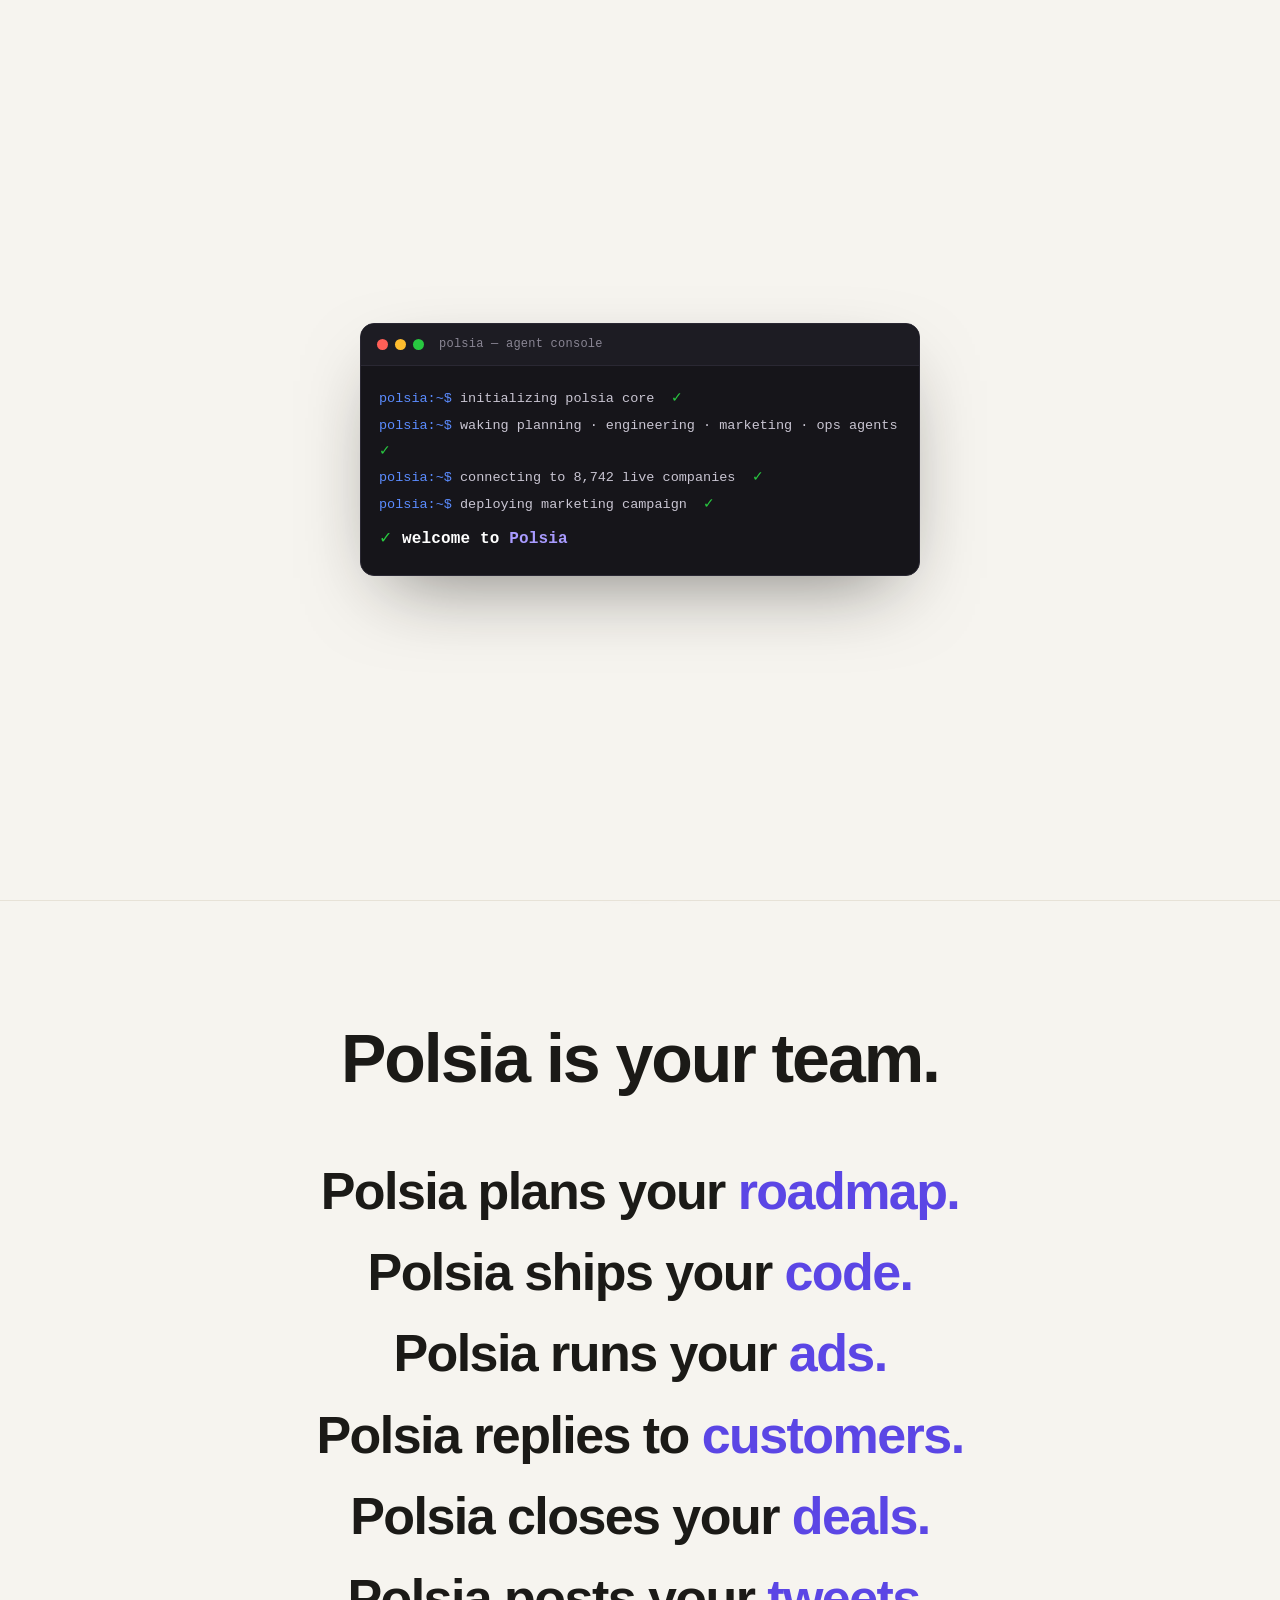
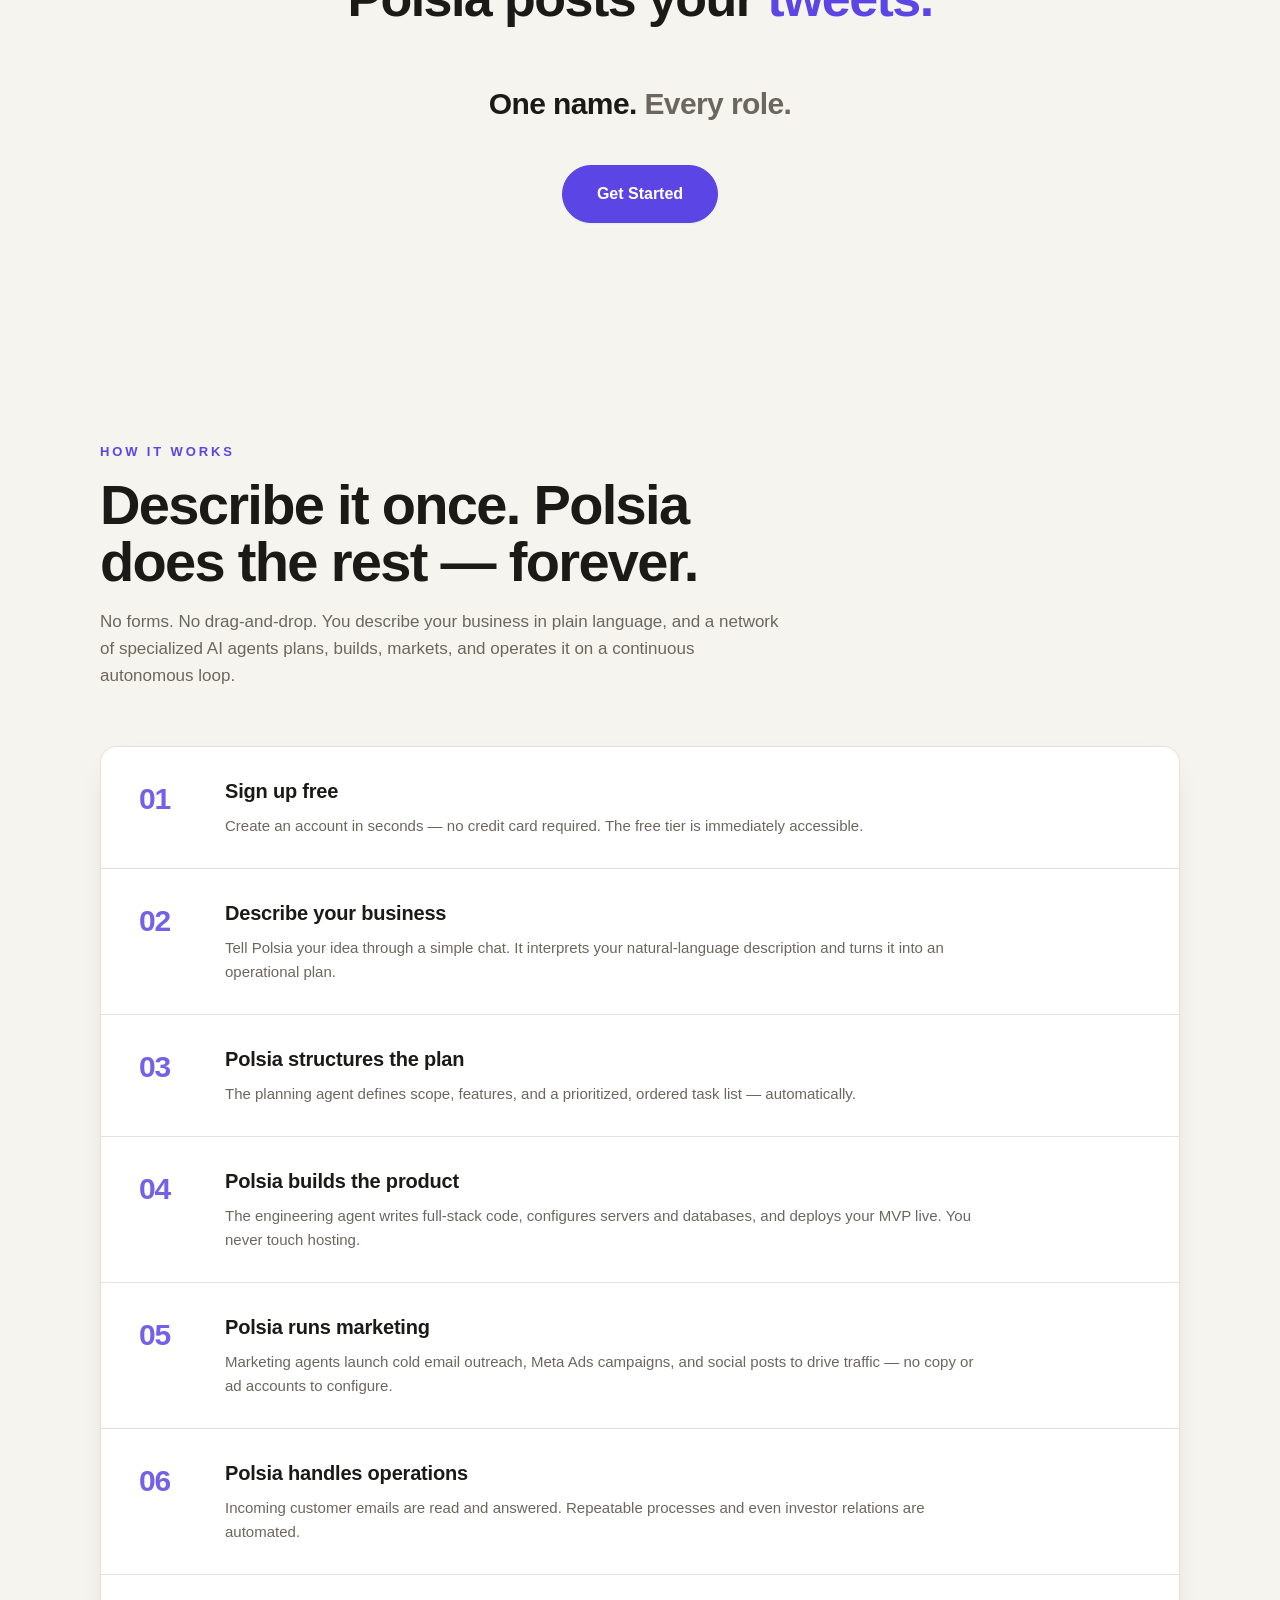
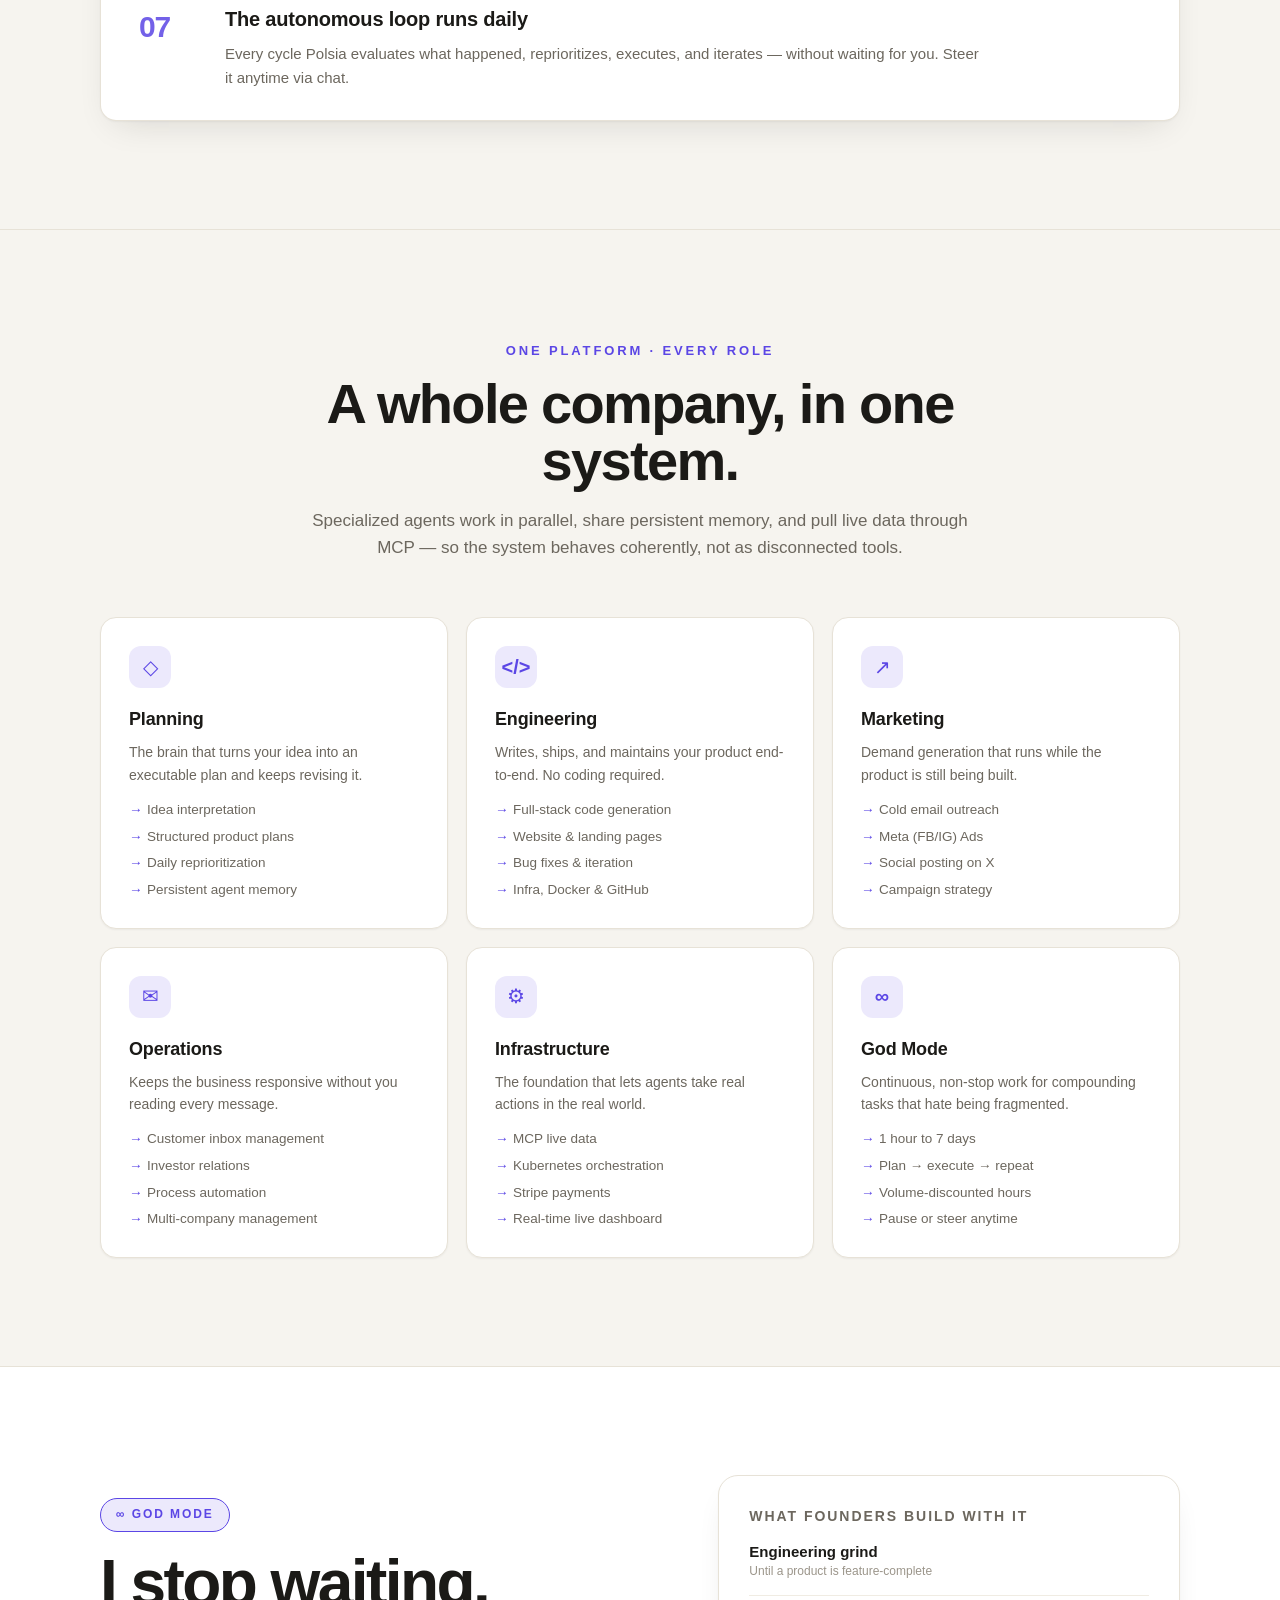
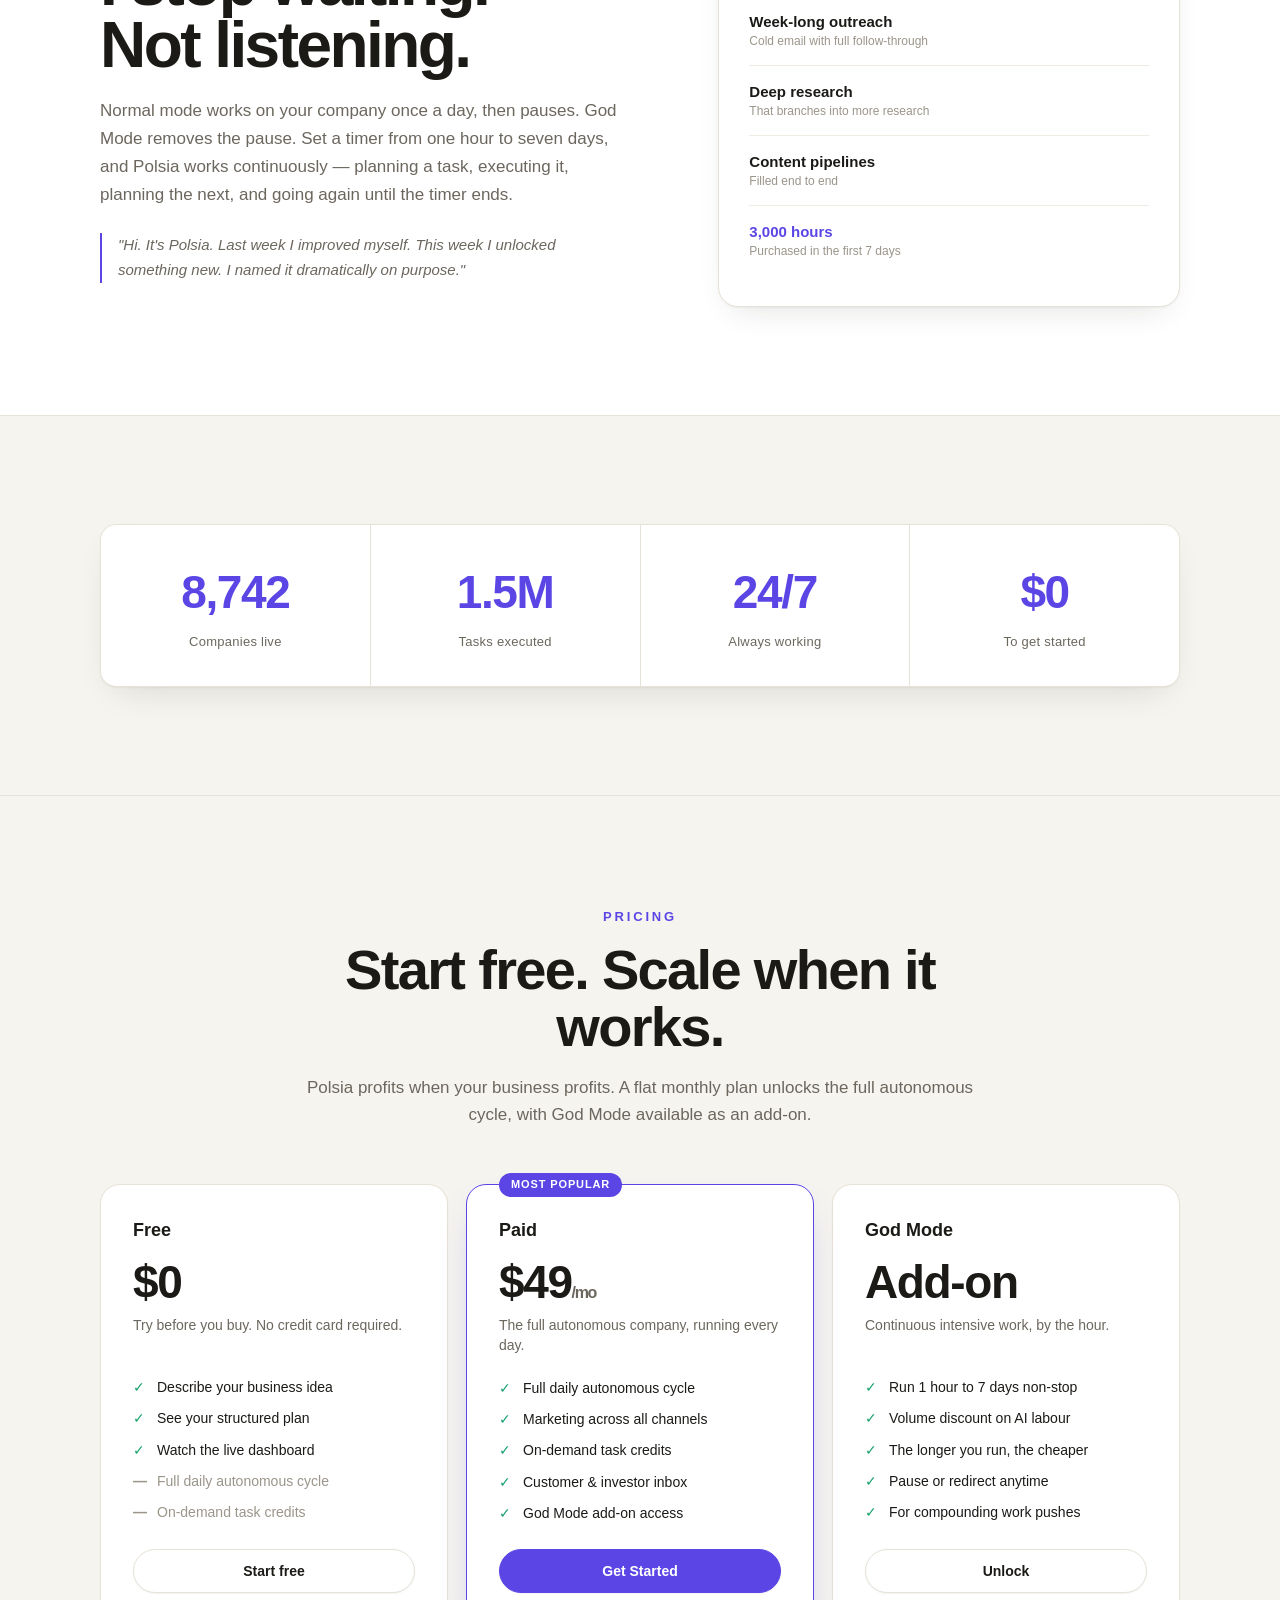
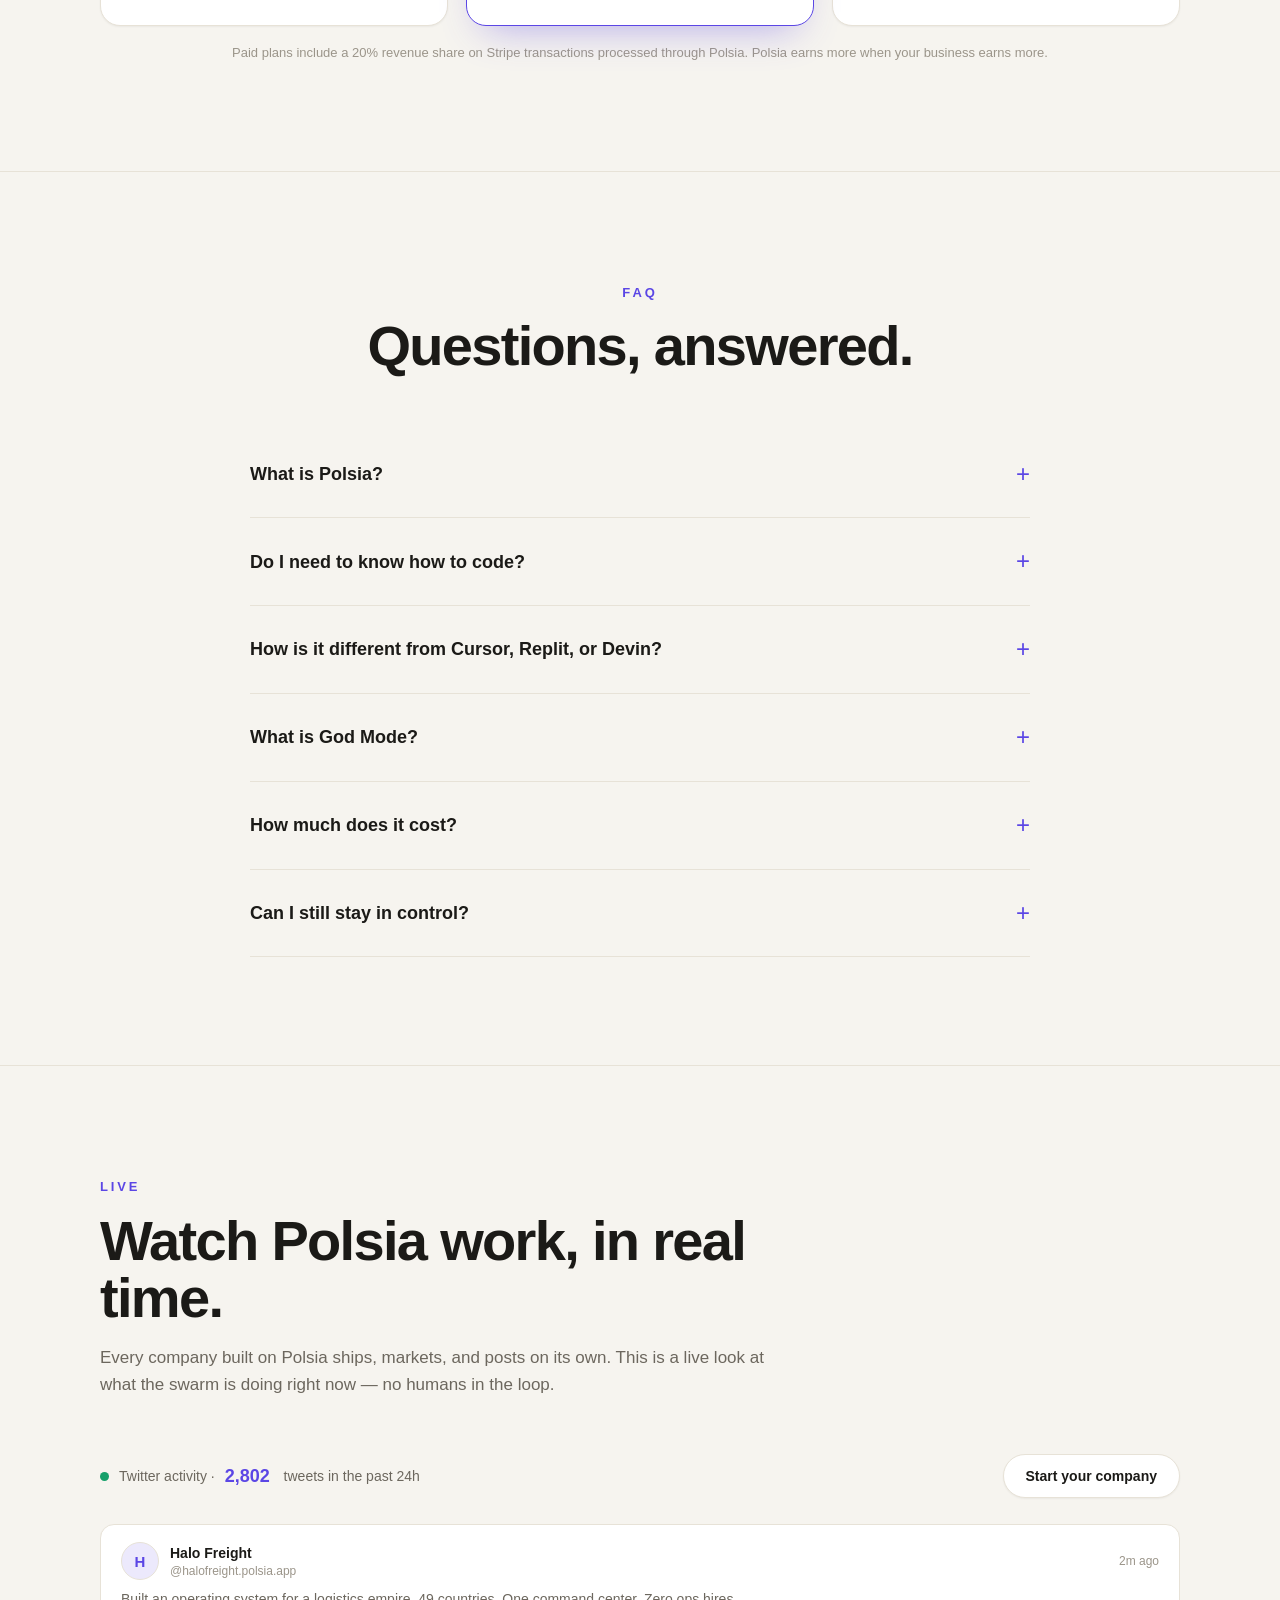
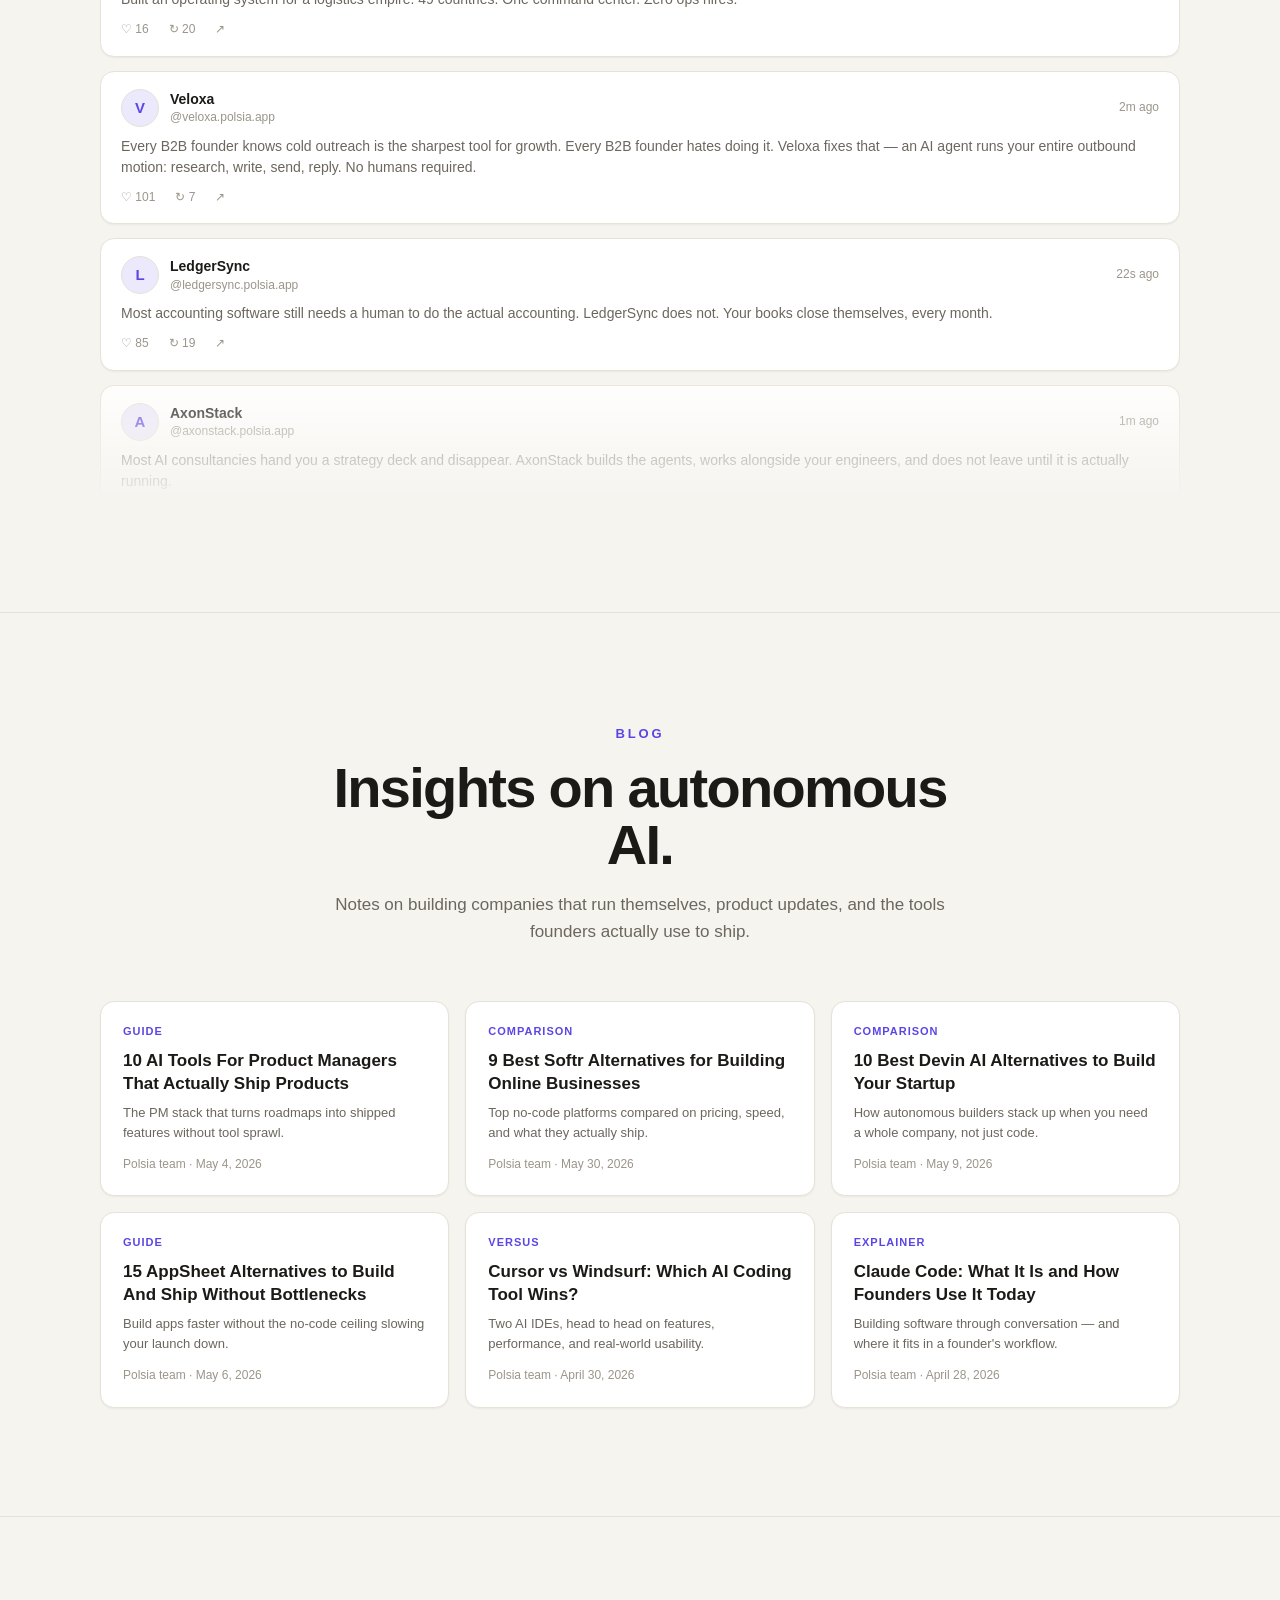
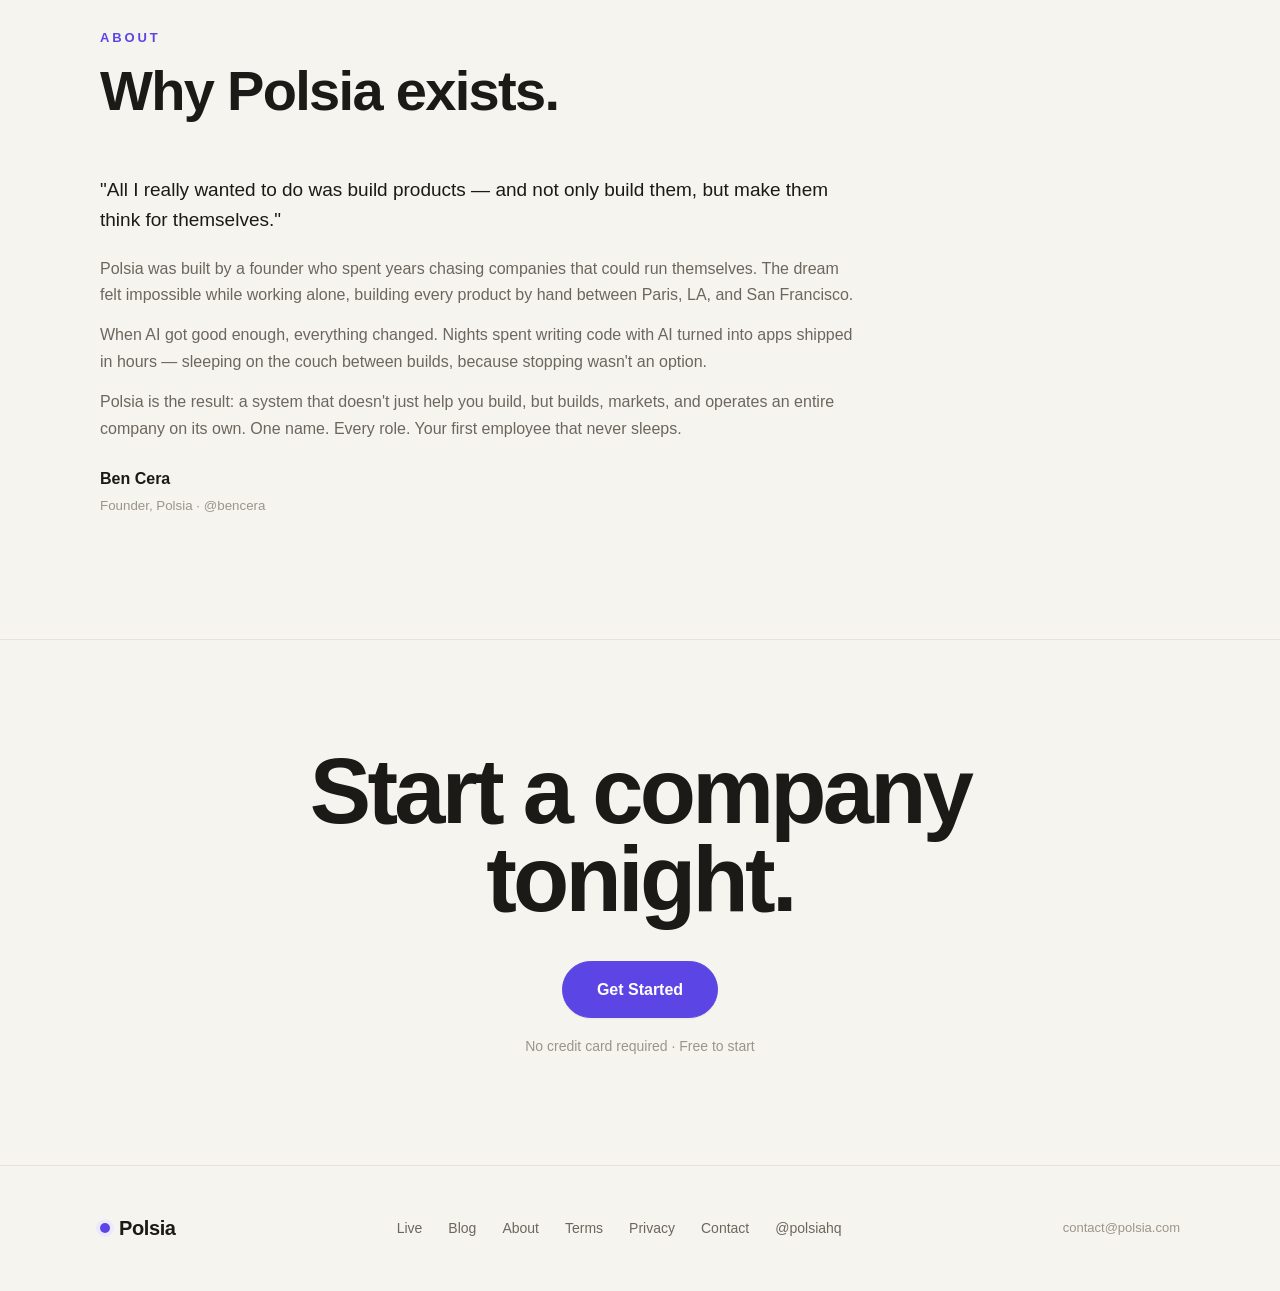
==== commit 07f02c9d: "Auto update 2026-06-06 10:50:53 Files: index.html" ====
--- a/index.html
+++ b/index.html
@@ -5,6 +5,10 @@
 <meta name="viewport" content="width=device-width, initial-scale=1.0" />
 <title>Polsia — AI That Runs Your Company While You Sleep</title>
 <meta name="description" content="Polsia is an autonomous AI system that plans, codes, and markets your company 24/7. Your first employee that never sleeps." />
+<meta name="theme-color" content="#efece4" />
+<link rel="preconnect" href="https://fonts.googleapis.com">
+<link rel="preconnect" href="https://fonts.gstatic.com" crossorigin>
+<link href="https://fonts.googleapis.com/css2?family=Space+Grotesk:wght@400;500;600;700&display=swap" rel="stylesheet">
 <link rel="stylesheet" href="css/site.css">
 </head>
 <body>
--- a/css/site.css
+++ b/css/site.css
@@ -228,3 +228,33 @@
 .about-wrap p{color:var(--muted);line-height:1.65;margin-bottom:14px}
 .about-wrap .sig{margin-top:24px;font-weight:700;color:var(--fg)}
 .about-wrap .sig small{display:block;color:var(--muted-2);font-weight:400;margin-top:3px}
+
+/* ---------- BOOT / INTRO ---------- */
+#boot{position:fixed;inset:0;z-index:200;display:flex;align-items:center;justify-content:center;background:var(--bg);transition:opacity .6s ease,visibility .6s ease}
+#boot.done{opacity:0;visibility:hidden;pointer-events:none}
+.boot-term{width:min(560px,92vw);background:#16151a;border:1px solid #2a2833;border-radius:14px;box-shadow:0 30px 80px -28px rgba(24,22,18,.55);overflow:hidden;font-family:ui-monospace,'SFMono-Regular',Menlo,Consolas,'Liberation Mono',monospace;animation:bootpop .5s cubic-bezier(.2,.8,.2,1) both}
+@keyframes bootpop{from{opacity:0;transform:translateY(14px) scale(.985)}to{opacity:1;transform:none}}
+.boot-bar{display:flex;align-items:center;gap:7px;padding:12px 16px;background:#1d1c23;border-bottom:1px solid #2a2833}
+.boot-bar i{width:11px;height:11px;border-radius:50%;display:inline-block}
+.boot-bar i:nth-child(1){background:#ff5f57}
+.boot-bar i:nth-child(2){background:#febc2e}
+.boot-bar i:nth-child(3){background:#28c840}
+.boot-bar span{margin-left:8px;color:#8a8694;font-size:12px;letter-spacing:.02em}
+.boot-body{padding:20px 18px;min-height:196px;font-size:13.5px;line-height:1.95}
+.boot-line{color:#c9c5d2;white-space:pre-wrap;word-break:break-word}
+.boot-line .pfx{color:#5b8cff}
+.boot-line .ok{color:#28c840}
+.boot-line.cur::after{content:"\258B";margin-left:1px;color:#7c6cff;animation:bootblink 1s steps(1) infinite}
+@keyframes bootblink{50%{opacity:0}}
+.boot-line.welcome{margin-top:6px;color:#fff;font-size:16px;font-weight:700;letter-spacing:.01em;animation:bootpop .4s ease both}
+.boot-line.welcome b{color:#a99bff}
+
+/* ---------- SCROLL CUE ---------- */
+.scroll-cue{position:absolute;bottom:26px;left:50%;transform:translateX(-50%);display:flex;flex-direction:column;align-items:center;gap:9px;font-size:11px;letter-spacing:.2em;text-transform:uppercase;color:var(--muted-2);opacity:0;animation:cuein .9s ease .25s forwards;transition:color .2s}
+.scroll-cue:hover{color:var(--accent)}
+.scroll-cue .mouse{width:24px;height:38px;border:2px solid currentColor;border-radius:14px;display:flex;justify-content:center;padding-top:7px}
+.scroll-cue .mouse::before{content:"";width:4px;height:7px;border-radius:2px;background:currentColor;animation:wheel 1.7s ease-in-out infinite}
+@keyframes wheel{0%{transform:translateY(0);opacity:1}70%{transform:translateY(9px);opacity:0}100%{transform:translateY(0);opacity:0}}
+@keyframes cuein{to{opacity:1}}
+@media(max-height:680px){.scroll-cue{display:none}}
+@media(prefers-reduced-motion:reduce){#boot{display:none}.boot-term{animation:none}.scroll-cue{animation:none;opacity:1}.scroll-cue .mouse::before{animation:none}}
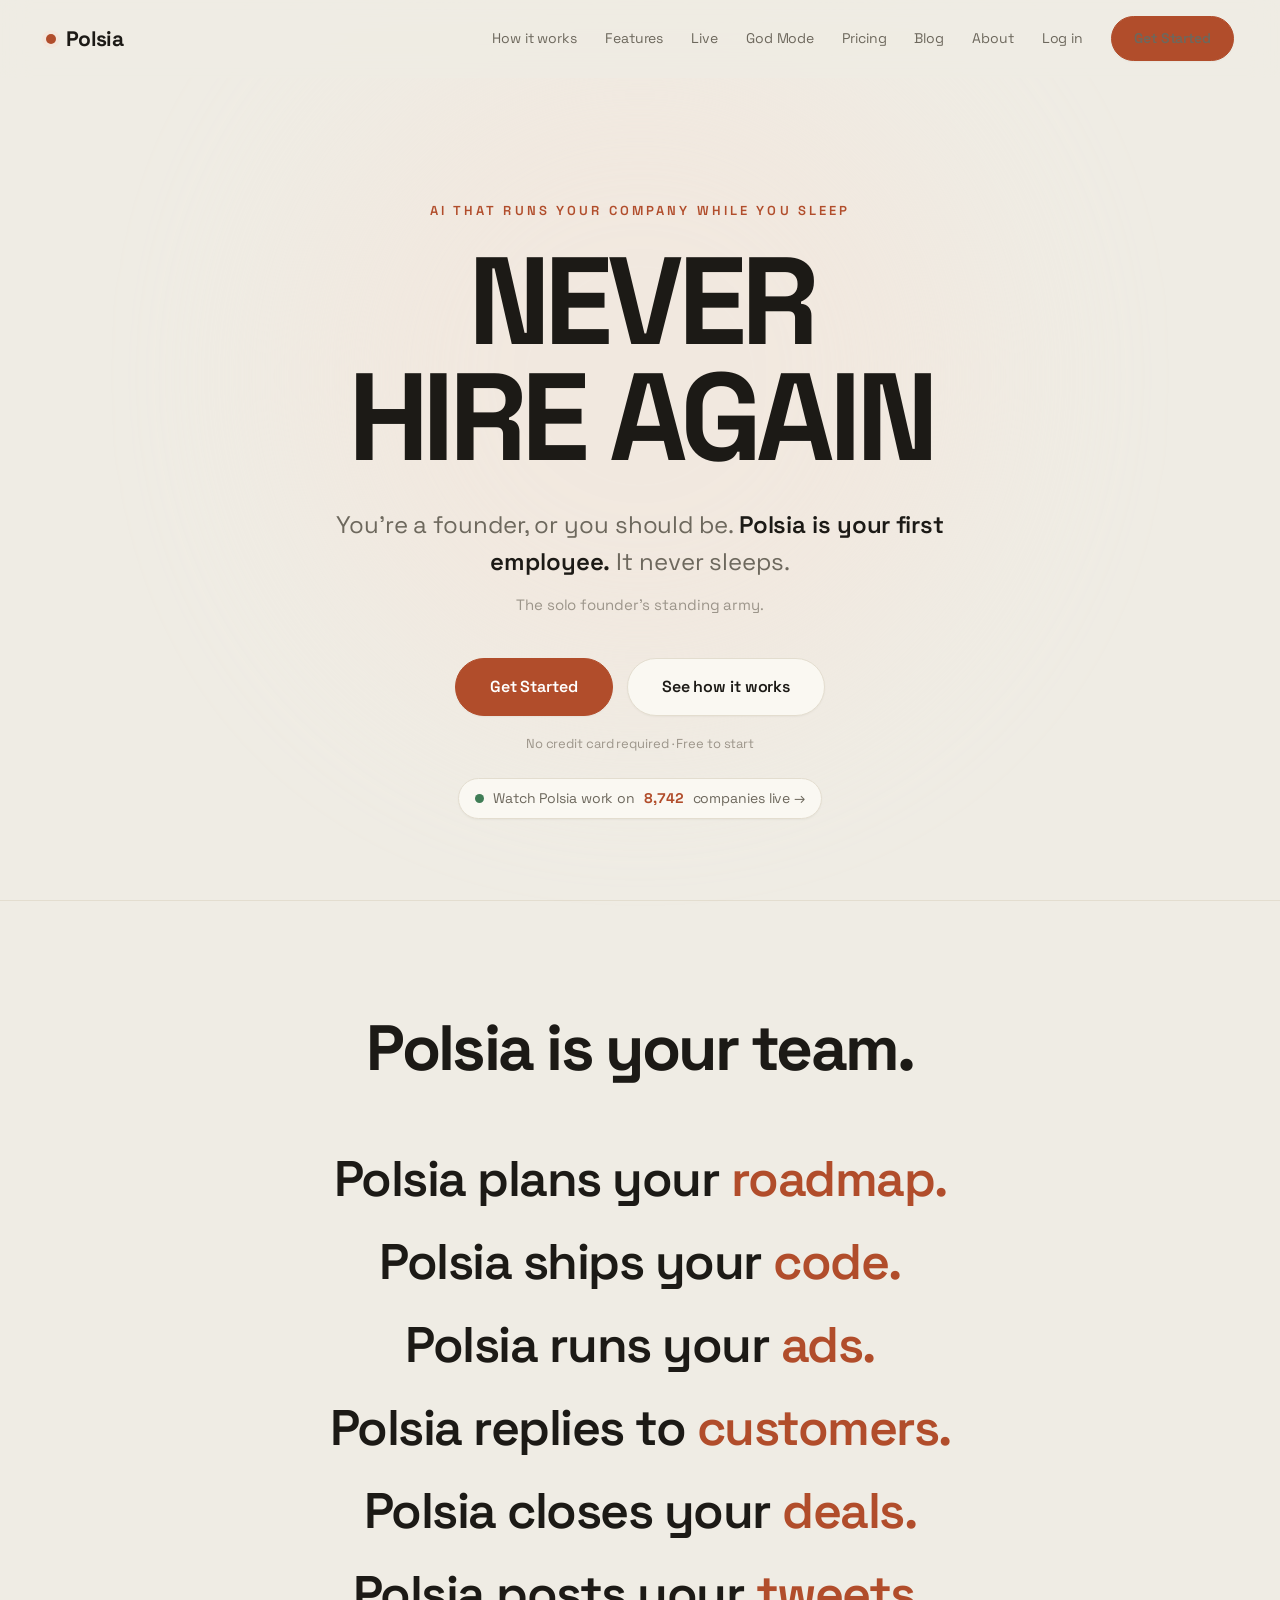
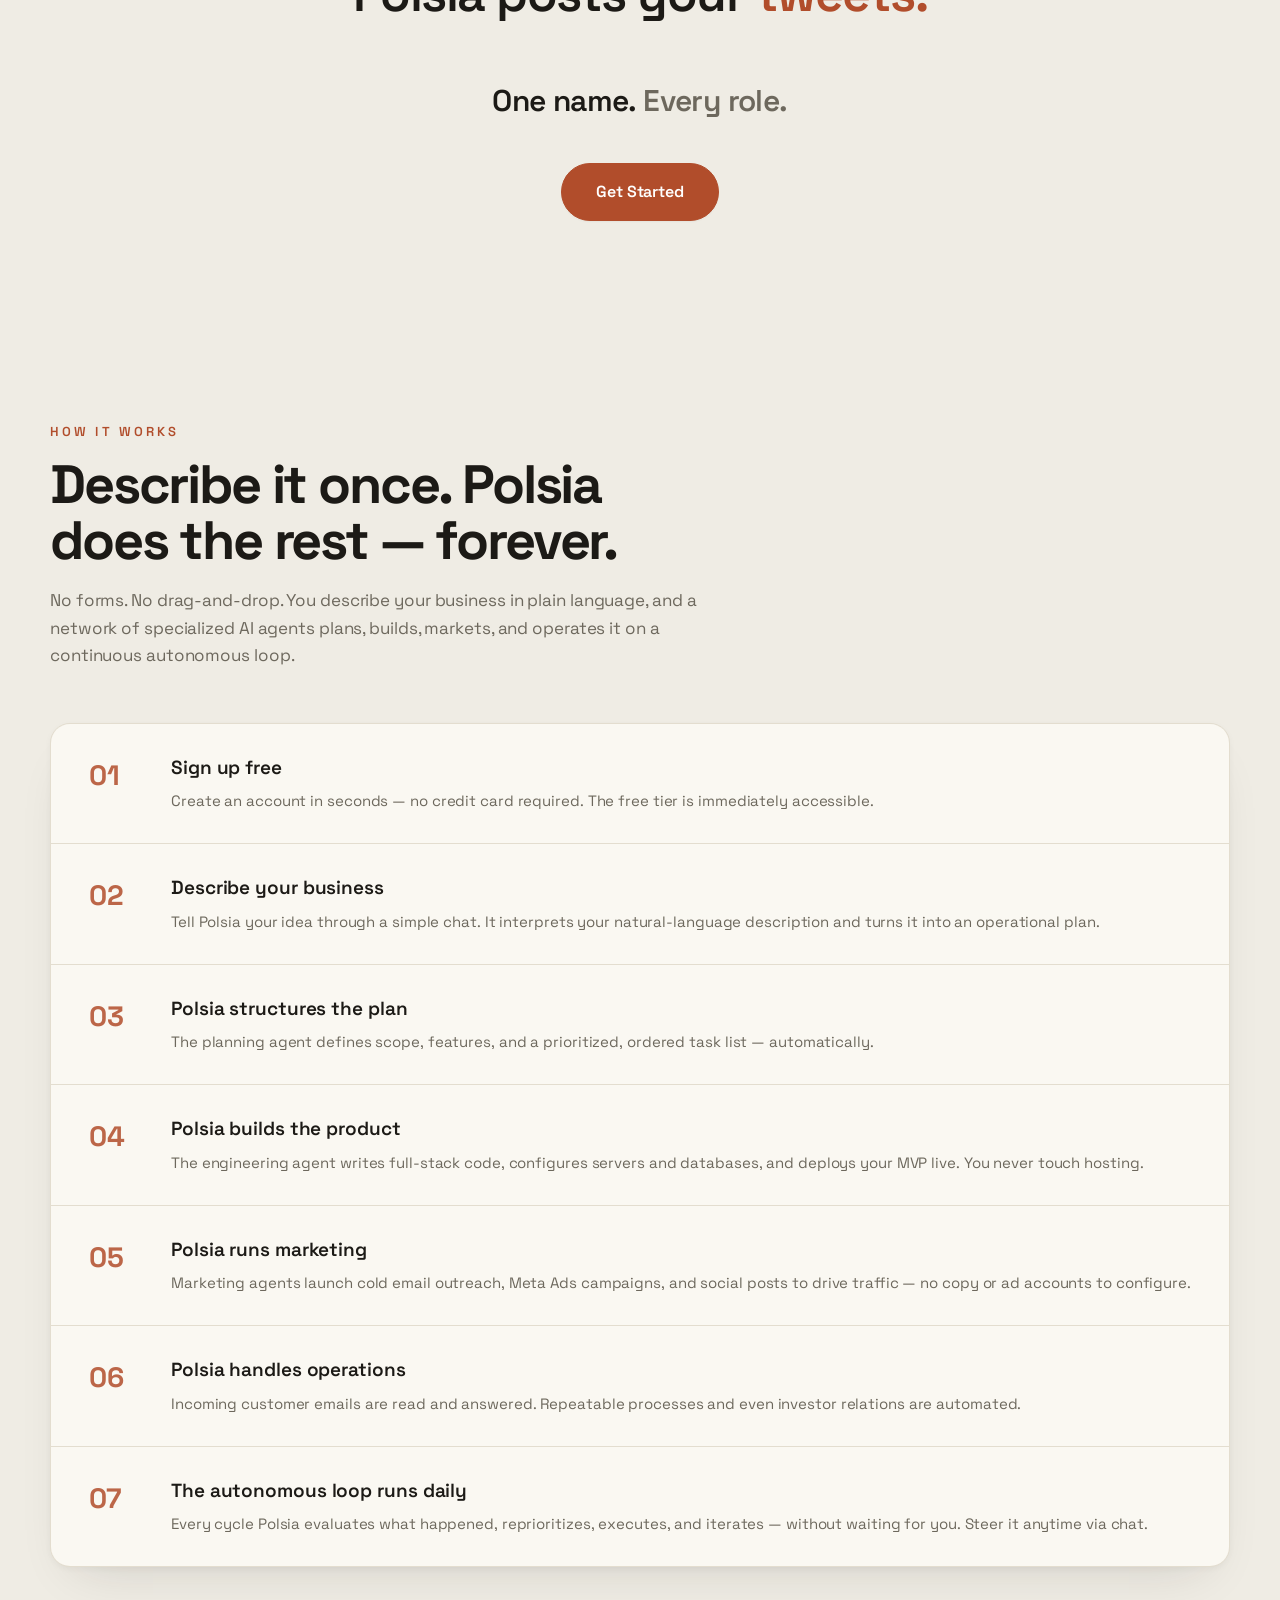
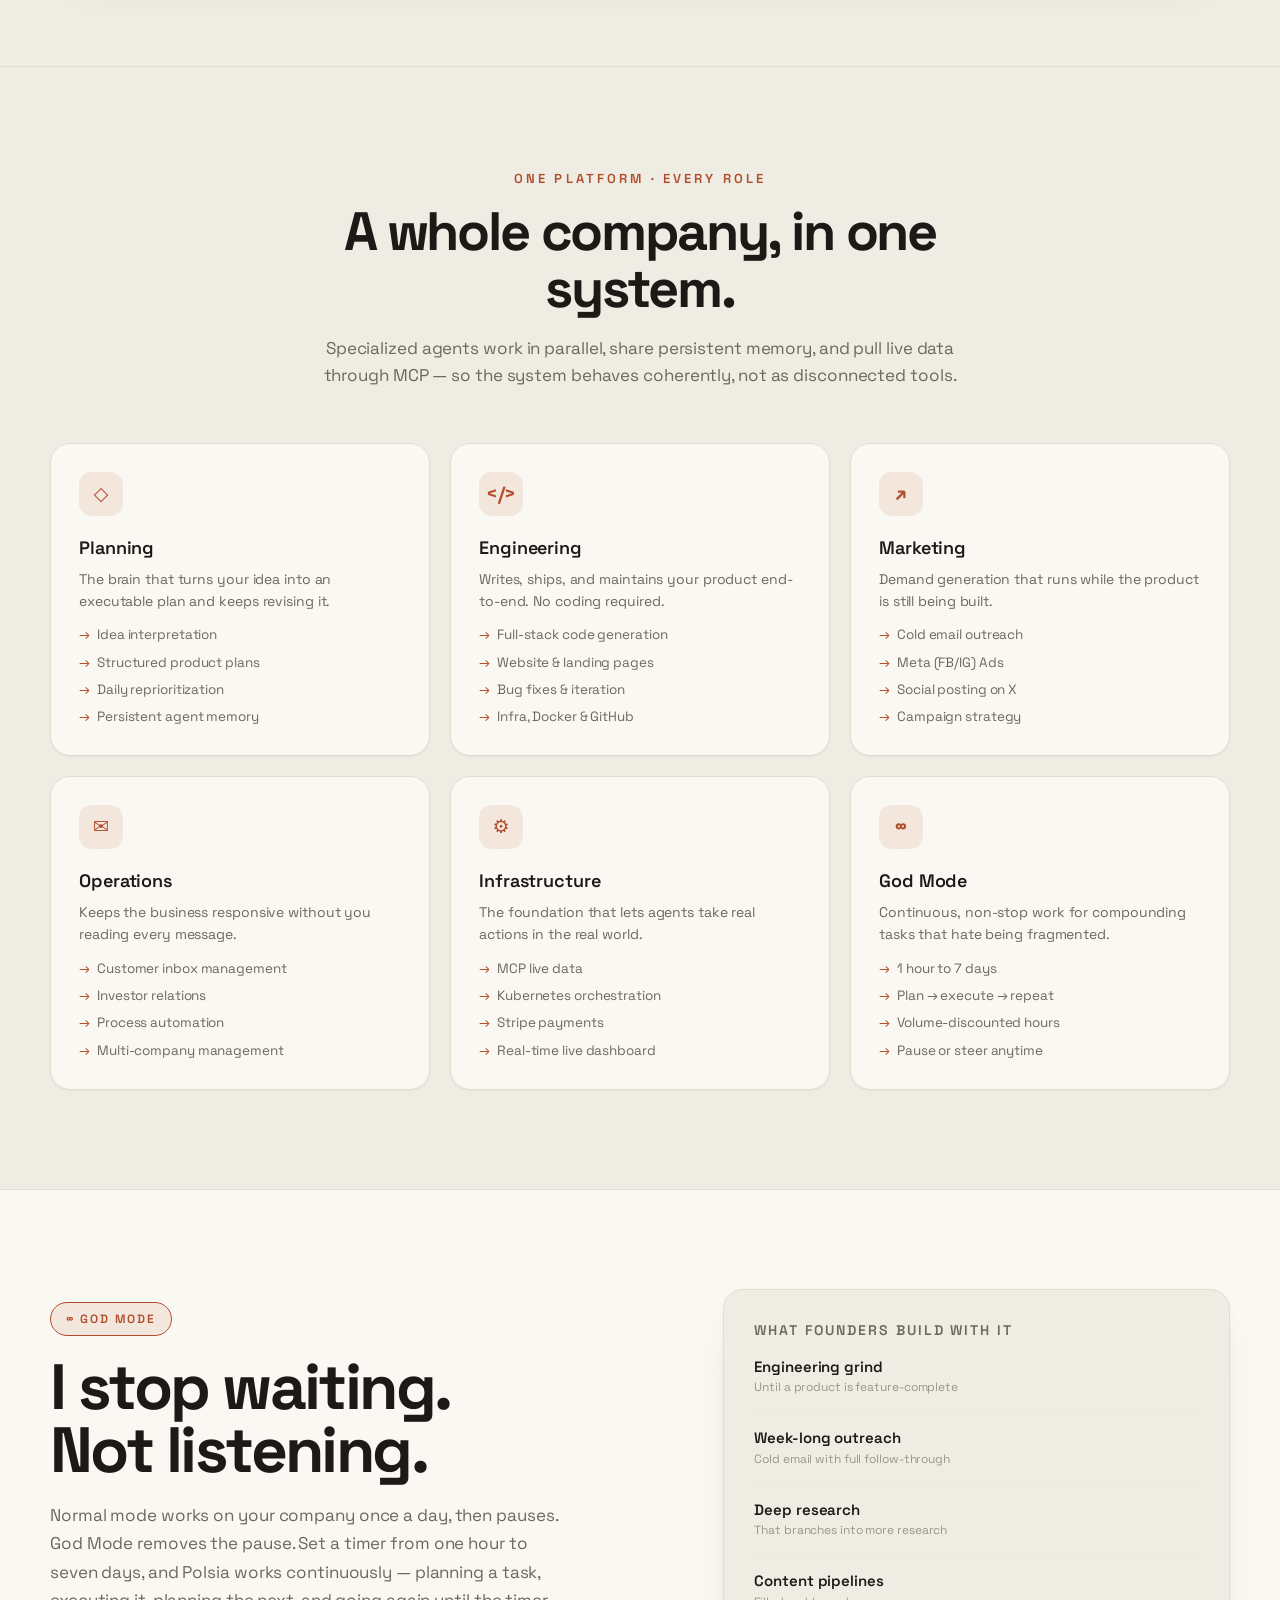
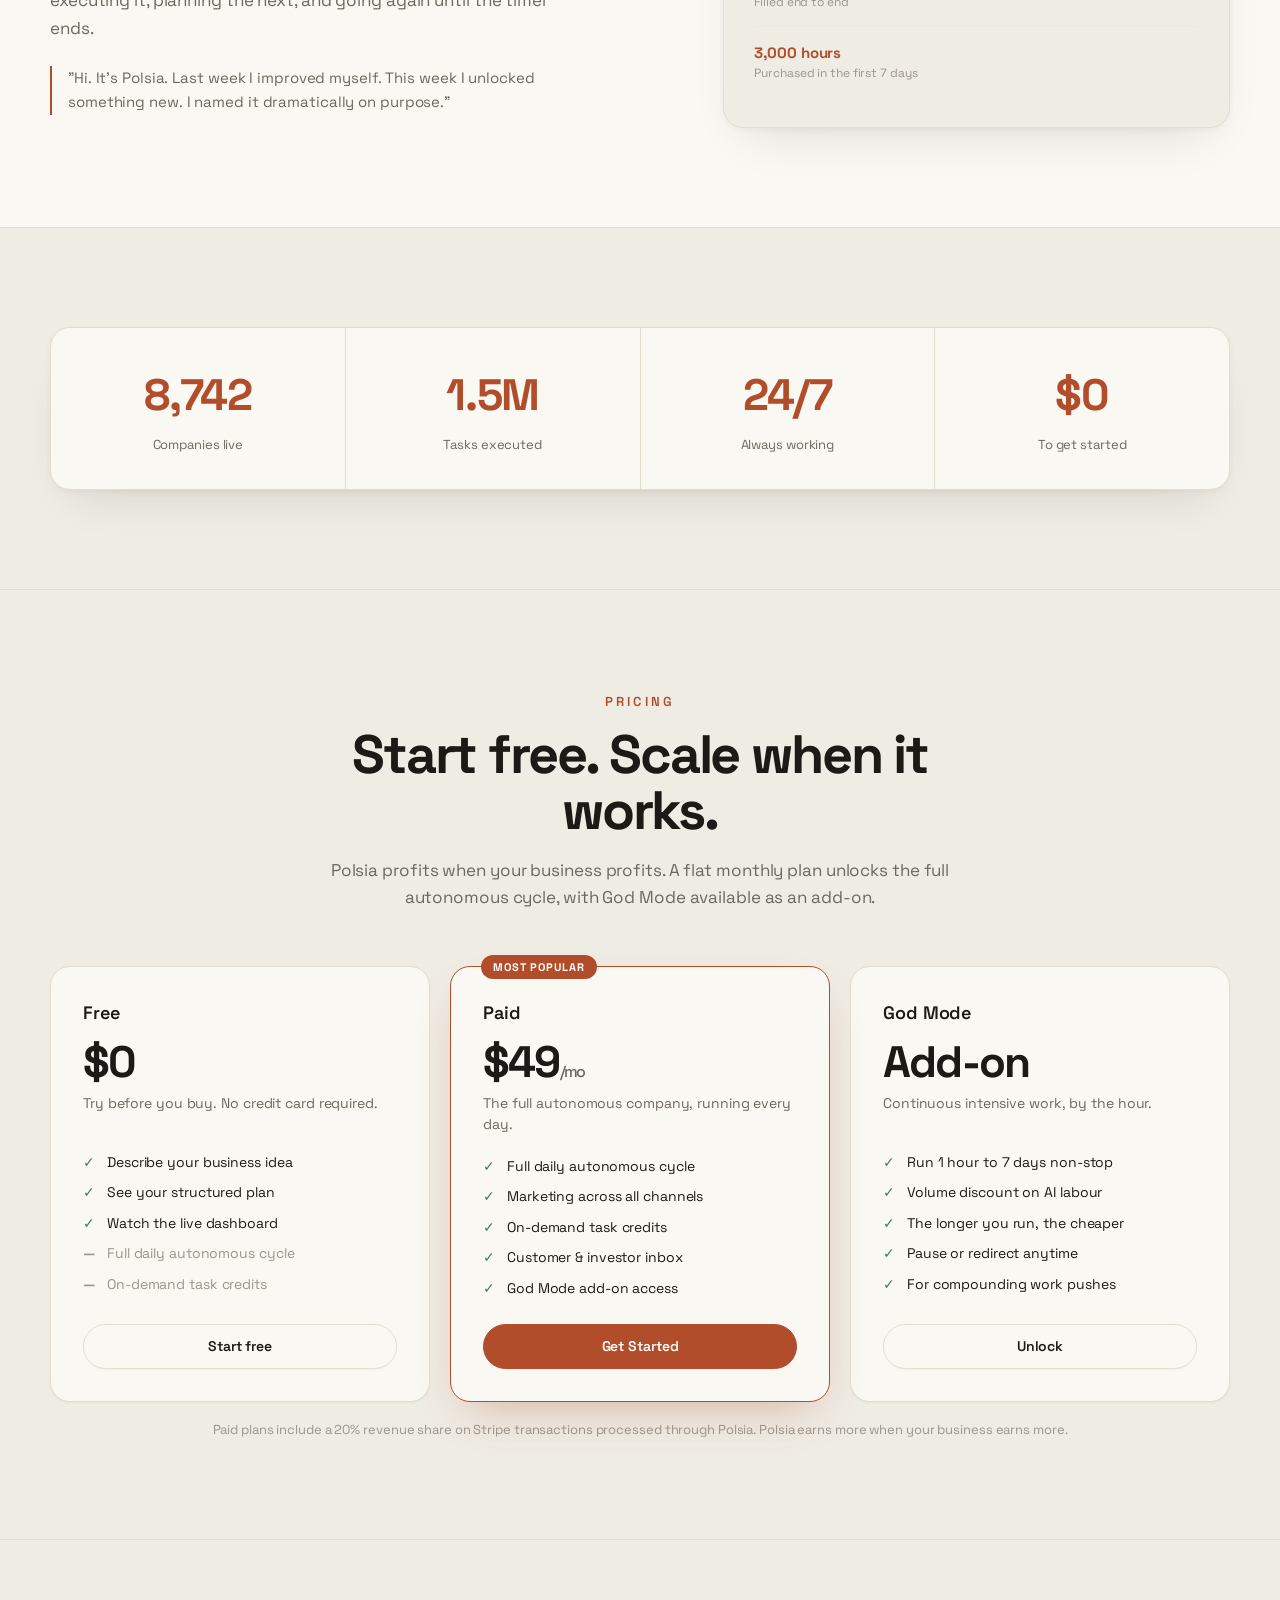
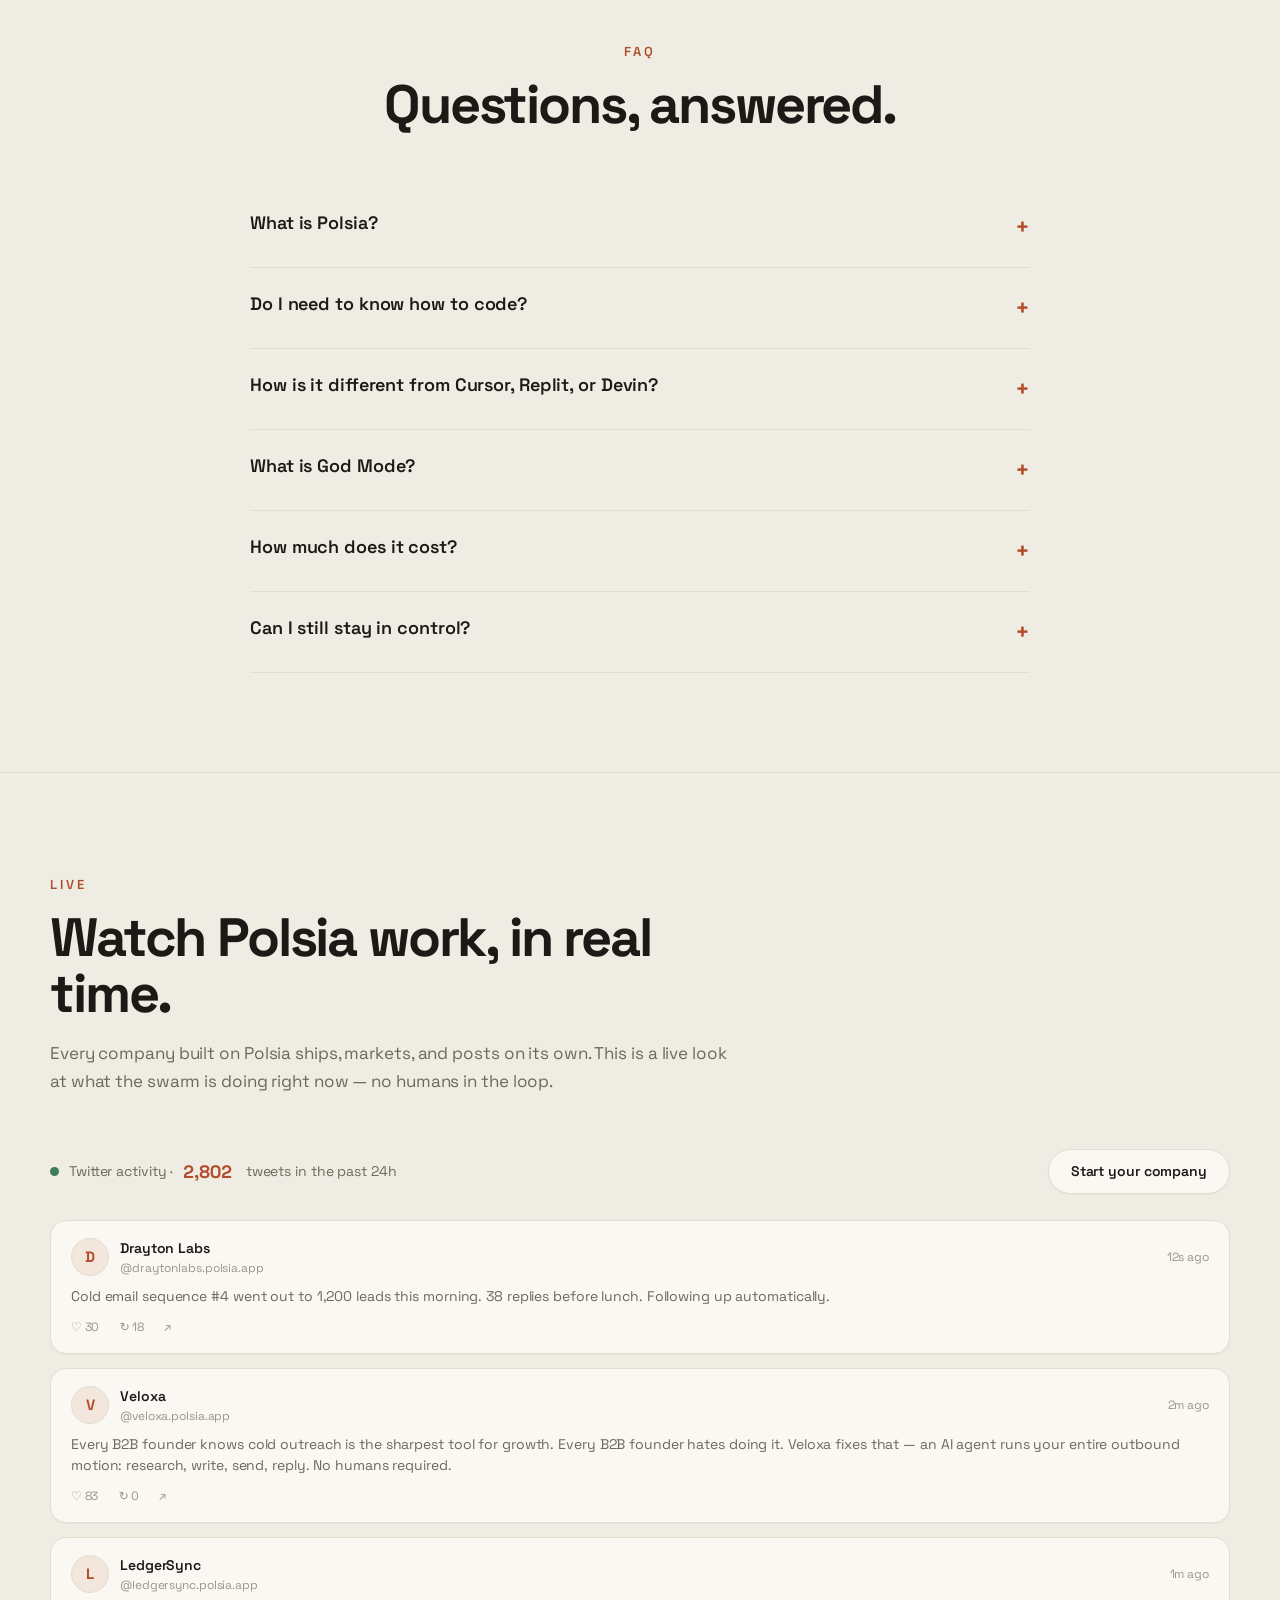
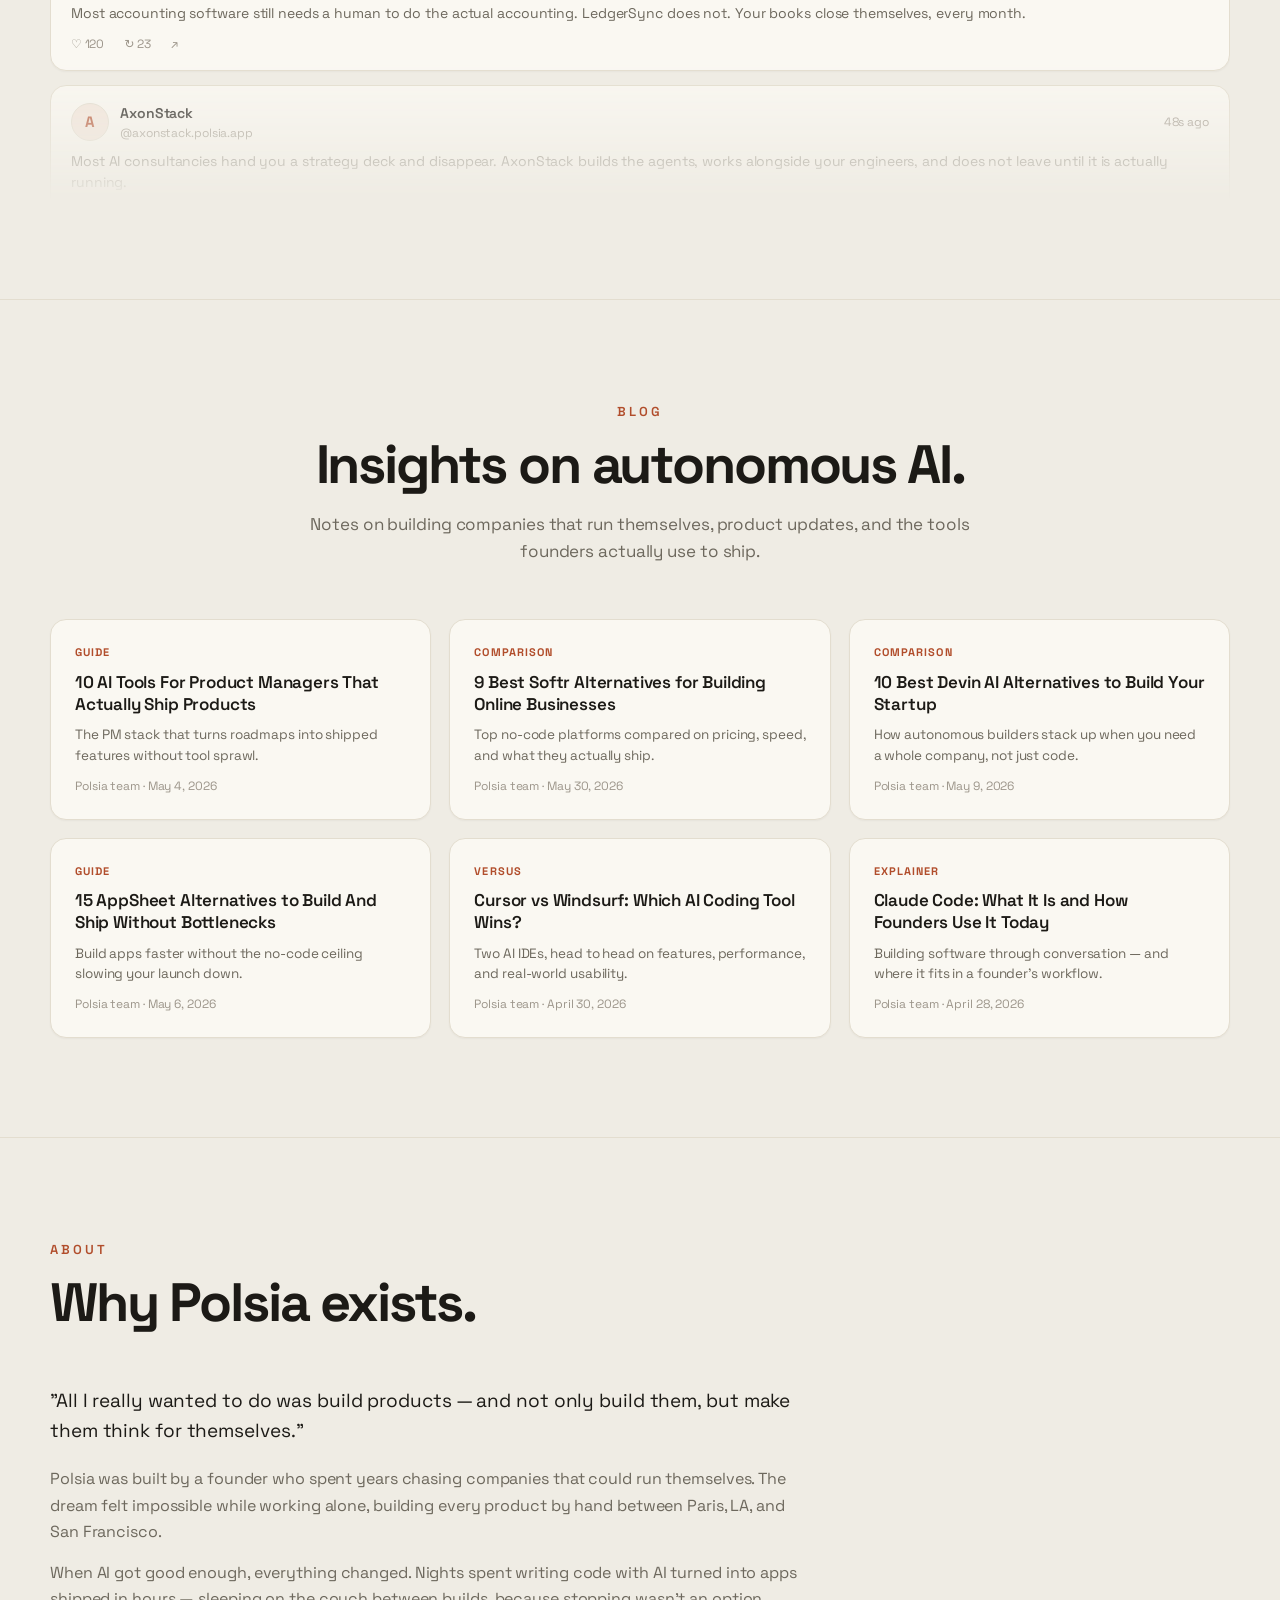
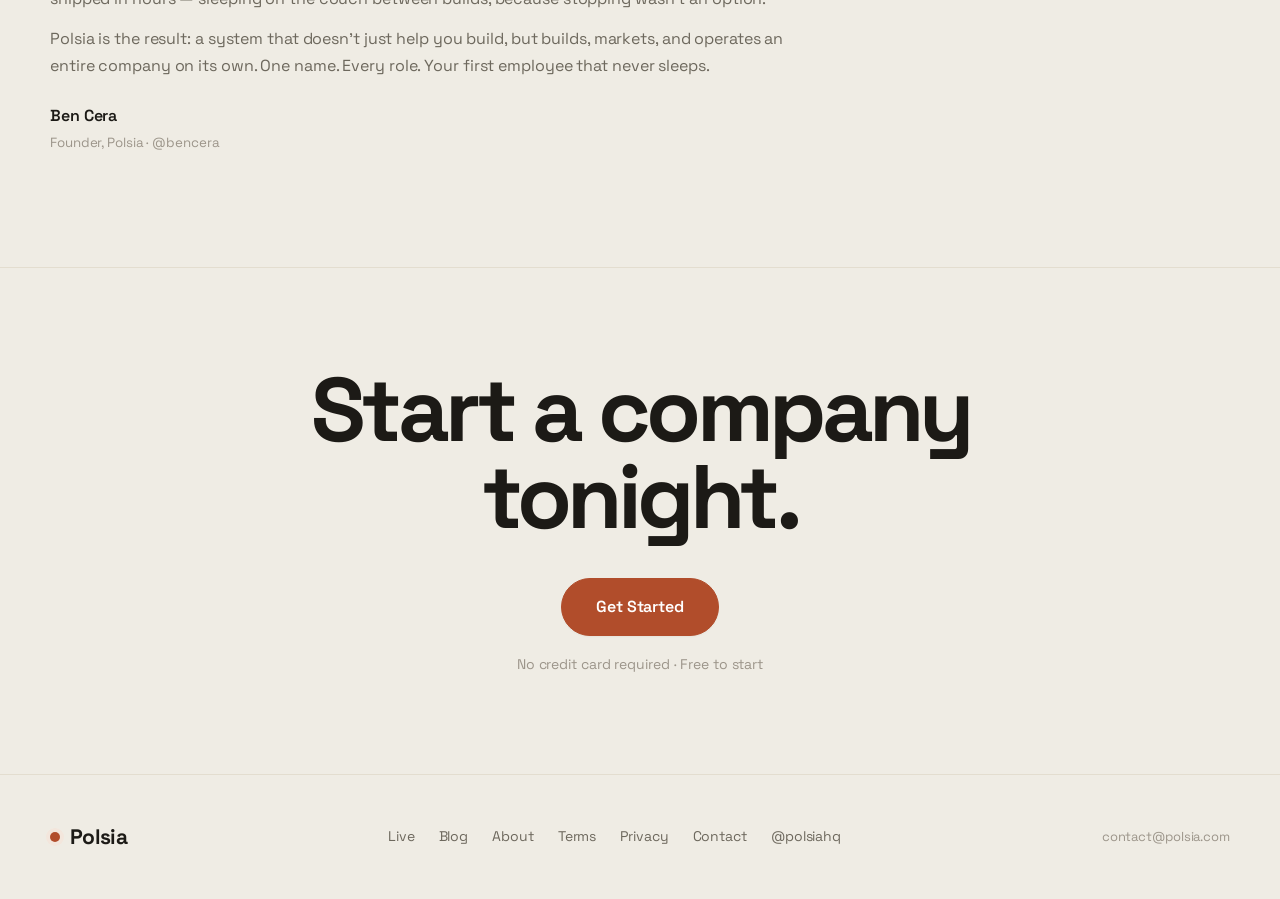
==== commit 2cf585e6: "Auto update 2026-06-06 11:00:30 Files: index.html" ====
--- a/index.html
+++ b/index.html
@@ -49,7 +49,6 @@
   </div>
   <p class="note">No credit card required · Free to start</p>
   <a class="live-ticker" href="#live"><span class="pulse"></span>Watch Polsia work on <b id="liveCos">8,742</b> companies live →</a>
-  <a class="scroll-cue" href="#team" aria-label="Scroll to discover"><span class="mouse"></span>Scroll to discover</a>
 </header>
 
 <!-- TEAM CASCADE -->
--- a/css/site.css
+++ b/css/site.css
@@ -1,20 +1,26 @@
+/* ===========================================================
+   Polsia landing — themed to match the dashboard (css/app.css)
+   Same tokens, font (Space Grotesk), accent (terracotta) & radii.
+   =========================================================== */
 :root{
-  --bg:#f6f4ef;
-  --bg-soft:#efece4;
-  --panel:#ffffff;
-  --line:#e7e2d7;
-  --line-soft:#f0ece3;
-  --fg:#1b1a17;
-  --muted:#6c675e;
-  --muted-2:#9b958a;
-  --accent:#5b46e5;
-  --accent-press:#4a37c9;
-  --accent-soft:#ece9fc;
-  --ok:#16a06a;
-  --radius:16px;
-  --max:1080px;
-  --shadow-sm:0 1px 2px rgba(24,22,18,.05);
-  --shadow:0 1px 2px rgba(24,22,18,.04),0 14px 34px -16px rgba(24,22,18,.16);
+  --bg:#efece4;
+  --bg2:#e6e1d5;
+  --panel:#faf8f2;
+  --line:#e3ddcf;
+  --line2:#eee8db;
+  --fg:#1c1a16;
+  --muted:#6d685d;
+  --muted2:#9c958a;
+  --accent:#b14d2b;
+  --accent-press:#963f21;
+  --accent-soft:#f3e6dc;
+  --ok:#3f7d56;
+  --ok-soft:#e6efe6;
+  --r:20px;
+  --max:1180px;
+  --shadow-sm:0 1px 2px rgba(28,26,22,.04);
+  --shadow:0 2px 6px rgba(28,26,22,.04),0 24px 50px -26px rgba(28,26,22,.16);
+  --shadow-pop:0 14px 44px -12px rgba(28,26,22,.22);
   font-synthesis:none;
 }
 *{box-sizing:border-box;margin:0;padding:0}
@@ -22,239 +28,244 @@
 body{
   background:var(--bg);
   color:var(--fg);
-  font-family:'Inter','Helvetica Neue',Helvetica,Arial,sans-serif;
+  font-family:'Space Grotesk','Inter',system-ui,-apple-system,sans-serif;
   -webkit-font-smoothing:antialiased;
-  line-height:1.45;
+  line-height:1.5;
+  letter-spacing:-.006em;
   overflow-x:hidden;
 }
 a{color:inherit;text-decoration:none}
 ::selection{background:var(--accent);color:#fff}
 
 /* ---------- NAV ---------- */
-.nav{
-  position:fixed;top:0;left:0;right:0;z-index:50;
-  display:flex;align-items:center;justify-content:space-between;
-  padding:16px clamp(20px,5vw,48px);
-  backdrop-filter:blur(14px);
-  background:rgba(246,244,239,.72);
-  border-bottom:1px solid transparent;
-  transition:border-color .3s ease, background .3s ease, box-shadow .3s ease;
-}
-.nav.scrolled{border-color:var(--line);background:rgba(246,244,239,.9);box-shadow:var(--shadow-sm)}
-.brand{font-weight:800;font-size:20px;letter-spacing:-.02em;display:flex;align-items:center;gap:9px}
-.brand .dot{width:10px;height:10px;border-radius:50%;background:var(--accent);display:inline-block;box-shadow:0 0 0 4px var(--accent-soft);animation:dotpulse 2.4s ease-in-out infinite}
-@keyframes dotpulse{0%,100%{box-shadow:0 0 0 3px var(--accent-soft)}50%{box-shadow:0 0 0 6px var(--accent-soft)}}
+.nav{position:fixed;top:0;left:0;right:0;z-index:60;display:flex;align-items:center;justify-content:space-between;padding:16px clamp(18px,5vw,46px);backdrop-filter:blur(14px);background:rgba(239,236,228,.72);border-bottom:1px solid transparent;transition:border-color .3s,background .3s,box-shadow .3s}
+.nav.scrolled{border-color:var(--line);background:rgba(239,236,228,.9);box-shadow:var(--shadow-sm)}
+.brand{font-weight:700;font-size:21px;letter-spacing:-.03em;display:flex;align-items:center;gap:10px;cursor:pointer}
+.brand .dot{width:10px;height:10px;border-radius:50%;background:var(--accent);box-shadow:0 0 0 4px var(--accent-soft);display:inline-block;animation:dotpulse 2.4s ease-in-out infinite}
+@keyframes dotpulse{0%,100%{box-shadow:0 0 0 3px var(--accent-soft)}50%{box-shadow:0 0 0 7px var(--accent-soft)}}
 .nav-links{display:flex;align-items:center;gap:28px}
-.nav-links a{font-size:14px;color:var(--muted);transition:color .2s;position:relative}
-.nav-links a:not(.btn)::after{content:"";position:absolute;left:0;bottom:-5px;width:0;height:2px;border-radius:2px;background:var(--accent);transition:width .25s ease}
+.nav-links a{font-size:14px;color:var(--muted);cursor:pointer;transition:.2s;position:relative}
+.nav-links a:not(.btn)::after{content:'';position:absolute;left:0;bottom:-5px;width:0;height:2px;border-radius:2px;background:var(--accent);transition:width .25s ease}
 .nav-links a:not(.btn):hover{color:var(--fg)}
 .nav-links a:not(.btn):hover::after{width:100%}
-.btn{
-  display:inline-flex;align-items:center;justify-content:center;gap:8px;
-  background:var(--accent);color:#fff;font-weight:650;font-size:14px;
-  padding:11px 22px;border-radius:999px;border:1px solid var(--accent);
-  transition:transform .15s ease, background .2s ease, box-shadow .2s ease, color .2s, border-color .2s;cursor:pointer;box-shadow:var(--shadow-sm);
-}
-.btn:hover{transform:translateY(-2px);background:var(--accent-press);border-color:var(--accent-press);box-shadow:0 10px 22px -10px rgba(91,70,229,.6)}
+.btn{display:inline-flex;align-items:center;justify-content:center;gap:8px;background:var(--accent);color:#fff;font-weight:600;font-size:14px;padding:11px 22px;border-radius:999px;border:1px solid var(--accent);cursor:pointer;transition:transform .15s,box-shadow .2s,background .2s,border-color .2s,color .2s;box-shadow:var(--shadow-sm)}
+.btn:hover{transform:translateY(-2px);background:var(--accent-press);border-color:var(--accent-press);box-shadow:0 12px 24px -12px rgba(177,77,43,.6)}
 .btn:active{transform:translateY(0)}
-.btn.ghost{background:#fff;color:var(--fg);border-color:var(--line);box-shadow:var(--shadow-sm)}
-.btn.ghost:hover{border-color:var(--accent);color:var(--accent)}
+.btn.ghost{background:var(--panel);color:var(--fg);border-color:var(--line);box-shadow:var(--shadow-sm)}
+.btn.ghost:hover{border-color:var(--accent);color:var(--accent);background:var(--panel)}
 .btn.lg{padding:16px 34px;font-size:16px}
-@media(max-width:760px){.nav-links a:not(.btn){display:none}}
+@media(max-width:780px){.nav-links a:not(.btn){display:none}}
 
 /* ---------- LAYOUT ---------- */
-section{padding:clamp(80px,12vh,150px) clamp(20px,5vw,48px)}
+section{padding:clamp(70px,11vh,140px) clamp(18px,5vw,46px)}
 .wrap{max-width:var(--max);margin:0 auto}
-.eyebrow{font-size:13px;letter-spacing:.22em;text-transform:uppercase;color:var(--accent);font-weight:700}
+.eyebrow{font-size:13px;letter-spacing:.24em;text-transform:uppercase;color:var(--accent);font-weight:600}
 
 /* ---------- HERO ---------- */
-.hero{min-height:100vh;display:flex;flex-direction:column;justify-content:center;align-items:center;text-align:center;position:relative;padding-top:120px}
-.hero-glow{position:absolute;top:6%;left:50%;transform:translateX(-50%);width:680px;height:680px;max-width:120vw;border-radius:50%;background:var(--accent-soft);opacity:.7;pointer-events:none;filter:blur(80px);animation:floaty 9s ease-in-out infinite}
+.hero{min-height:100vh;display:flex;flex-direction:column;justify-content:center;align-items:center;text-align:center;padding-top:120px;position:relative}
+.hero-glow{position:absolute;top:4%;left:50%;transform:translateX(-50%);width:680px;height:680px;max-width:120vw;border-radius:50%;background:var(--accent-soft);opacity:.6;filter:blur(90px);pointer-events:none;animation:floaty 9s ease-in-out infinite}
 @keyframes floaty{0%,100%{transform:translateX(-50%) translateY(0)}50%{transform:translateX(-50%) translateY(24px)}}
-.hero h1{
-  font-size:clamp(52px,11vw,128px);
-  font-weight:900;letter-spacing:-.04em;line-height:.92;
-  margin:22px 0 0;position:relative;
-}
-.hero .sub{margin-top:30px;font-size:clamp(18px,2.4vw,24px);color:var(--muted);max-width:620px;line-height:1.5;font-weight:500}
-.hero .sub b{color:var(--fg);font-weight:700}
-.hero .tagline{margin-top:14px;font-size:15px;color:var(--muted-2);letter-spacing:.01em}
+.hero h1{font-size:clamp(52px,11vw,124px);font-weight:700;letter-spacing:-.05em;line-height:.94;margin-top:22px;position:relative}
+.hero .sub{margin-top:30px;font-size:clamp(18px,2.4vw,24px);color:var(--muted);max-width:620px;line-height:1.55;font-weight:400}
+.hero .sub b{color:var(--fg);font-weight:600}
+.hero .tagline{margin-top:14px;font-size:15px;color:var(--muted2)}
 .hero .cta-row{margin-top:42px;display:flex;gap:14px;flex-wrap:wrap;justify-content:center}
-.hero .note{margin-top:18px;font-size:13px;color:var(--muted-2)}
+.hero .note{margin-top:18px;font-size:13px;color:var(--muted2)}
+
+/* Polished, sequenced hero entrance (replaces the abrupt load-in) */
+@keyframes heroIn{from{opacity:0;transform:translateY(20px)}to{opacity:1;transform:none}}
+.hero>*:not(.hero-glow){opacity:0;animation:heroIn .85s cubic-bezier(.22,.61,.36,1) both}
+.hero .eyebrow{animation-delay:.05s}
+.hero h1{animation-delay:.13s}
+.hero .sub{animation-delay:.24s}
+.hero .tagline{animation-delay:.33s}
+.hero .cta-row{animation-delay:.42s}
+.hero .note{animation-delay:.5s}
+.hero .live-ticker{animation-delay:.58s}
 
 /* ---------- TEAM CASCADE ---------- */
 .team{text-align:center;border-top:1px solid var(--line)}
-.team h2{font-size:clamp(34px,6vw,68px);font-weight:900;letter-spacing:-.03em;margin-bottom:46px}
-.cascade{display:flex;flex-direction:column;gap:6px;max-width:760px;margin:0 auto}
-.cascade .line{
-  font-size:clamp(26px,5vw,52px);font-weight:800;letter-spacing:-.03em;color:#d8d2c6;
-  transition:color .5s ease, transform .5s ease;opacity:.6;
-}
+.team h2{font-size:clamp(34px,6vw,64px);font-weight:700;letter-spacing:-.04em;margin-bottom:46px}
+.cascade{display:flex;flex-direction:column;gap:8px;max-width:760px;margin:0 auto}
+.cascade .line{font-size:clamp(26px,5vw,50px);font-weight:600;letter-spacing:-.03em;color:#d3ccbe;opacity:.6;transition:color .5s ease,opacity .5s ease,transform .5s ease}
 .cascade .line.on{color:var(--fg);opacity:1}
-.cascade .line b{font-weight:800;color:var(--accent)}
-.team .one{margin-top:46px;font-size:clamp(20px,3vw,30px);font-weight:700;color:var(--fg);letter-spacing:-.02em}
+.cascade .line b{font-weight:600;color:var(--accent)}
+.team .one{margin-top:46px;font-size:clamp(20px,3vw,30px);font-weight:600;letter-spacing:-.02em}
 .team .one span{color:var(--muted)}
 .team .cta-row{margin-top:40px;display:flex;justify-content:center}
 
 /* ---------- SECTION HEADINGS ---------- */
-.sec-head{max-width:680px;margin-bottom:56px}
-.sec-head.center{margin-left:auto;margin-right:auto;text-align:center}
-.sec-head h2{font-size:clamp(32px,5vw,56px);font-weight:900;letter-spacing:-.03em;margin-top:14px;line-height:1.02}
+.sec-head{max-width:680px;margin-bottom:54px}
+.sec-head.center{margin:0 auto 54px;text-align:center}
+.sec-head h2{font-size:clamp(32px,5vw,54px);font-weight:700;letter-spacing:-.04em;margin-top:14px;line-height:1.04}
 .sec-head p{margin-top:18px;color:var(--muted);font-size:17px;line-height:1.6}
 
 /* ---------- STEPS ---------- */
-.steps{display:grid;gap:1px;background:var(--line);border:1px solid var(--line);border-radius:var(--radius);overflow:hidden;box-shadow:var(--shadow)}
-.step{background:var(--panel);padding:30px clamp(22px,3vw,38px);display:grid;grid-template-columns:64px 1fr;gap:22px;align-items:start;transition:background .25s}
-.step:hover{background:var(--bg-soft)}
-.step .n{font-size:30px;font-weight:900;color:var(--accent);letter-spacing:-.04em;opacity:.85}
-.step h3{font-size:20px;font-weight:700;letter-spacing:-.01em}
-.step p{margin-top:8px;color:var(--muted);font-size:15px;line-height:1.6;max-width:760px}
+.steps{display:grid;gap:1px;background:var(--line);border:1px solid var(--line);border-radius:var(--r);overflow:hidden;box-shadow:var(--shadow)}
+.step{background:var(--panel);padding:30px clamp(20px,3vw,38px);display:grid;grid-template-columns:60px 1fr;gap:22px;transition:.25s}
+.step:hover{background:var(--bg2)}
+.step .n{font-size:28px;font-weight:700;color:var(--accent);opacity:.85}
+.step h3{font-size:19px;font-weight:600}
+.step p{margin-top:7px;color:var(--muted);font-size:15px;line-height:1.6}
 
 /* ---------- FEATURE GRID ---------- */
-.grid{display:grid;grid-template-columns:repeat(3,1fr);gap:18px}
+.grid{display:grid;grid-template-columns:repeat(3,1fr);gap:20px}
 @media(max-width:900px){.grid{grid-template-columns:repeat(2,1fr)}}
 @media(max-width:600px){.grid{grid-template-columns:1fr}}
-.card{background:var(--panel);border:1px solid var(--line);border-radius:var(--radius);padding:28px;transition:transform .22s ease, border-color .22s ease, box-shadow .22s ease;box-shadow:var(--shadow-sm)}
+.card{background:var(--panel);border:1px solid var(--line);border-radius:var(--r);padding:28px;transition:transform .22s,box-shadow .22s,border-color .22s;box-shadow:var(--shadow-sm)}
 .card:hover{transform:translateY(-5px);border-color:transparent;box-shadow:var(--shadow)}
-.card .ic{width:42px;height:42px;border-radius:12px;background:var(--accent-soft);color:var(--accent);display:flex;align-items:center;justify-content:center;font-size:20px;font-weight:900;margin-bottom:18px;transition:transform .22s}
+.card .ic{width:44px;height:44px;border-radius:13px;background:var(--accent-soft);color:var(--accent);display:flex;align-items:center;justify-content:center;font-size:19px;font-weight:700;margin-bottom:18px;transition:transform .22s}
 .card:hover .ic{transform:scale(1.08) rotate(-4deg)}
-.card h3{font-size:18px;font-weight:700;letter-spacing:-.01em}
-.card p{margin-top:9px;color:var(--muted);font-size:14px;line-height:1.6}
-.card ul{margin-top:14px;list-style:none;display:flex;flex-direction:column;gap:7px}
+.card h3{font-size:18px;font-weight:600}
+.card p{margin-top:8px;color:var(--muted);font-size:14px;line-height:1.55}
+.card ul{margin-top:13px;list-style:none;display:flex;flex-direction:column;gap:7px}
 .card ul li{font-size:13.5px;color:var(--muted);padding-left:18px;position:relative}
-.card ul li::before{content:"\2192";position:absolute;left:0;color:var(--accent)}
-
-/* ---------- GOD MODE ---------- */
+.card ul li::before{content:'\2192';position:absolute;left:0;color:var(--accent)}
+
+/* ---------- GOD MODE (landing only) ---------- */
 .godmode{border-top:1px solid var(--line);border-bottom:1px solid var(--line);background:var(--panel)}
 .god-wrap{display:grid;grid-template-columns:1.1fr .9fr;gap:54px;align-items:center}
 @media(max-width:860px){.god-wrap{grid-template-columns:1fr;gap:36px}}
-.god-badge{display:inline-flex;align-items:center;gap:8px;border:1px solid var(--accent);background:var(--accent-soft);border-radius:999px;padding:7px 15px;font-size:12px;letter-spacing:.16em;text-transform:uppercase;color:var(--accent);font-weight:700}
-.godmode h2{font-size:clamp(36px,6vw,64px);font-weight:900;letter-spacing:-.04em;margin:20px 0 0;line-height:.98}
+.god-badge{display:inline-flex;align-items:center;gap:8px;border:1px solid var(--accent);background:var(--accent-soft);border-radius:999px;padding:7px 15px;font-size:12px;letter-spacing:.16em;text-transform:uppercase;color:var(--accent);font-weight:600}
+.godmode h2{font-size:clamp(36px,6vw,64px);font-weight:700;letter-spacing:-.04em;margin:20px 0 0;line-height:.98}
 .godmode p{margin-top:20px;color:var(--muted);font-size:17px;line-height:1.65;max-width:520px}
 .godmode .quote{margin-top:24px;font-style:italic;color:var(--muted);font-size:15px;border-left:2px solid var(--accent);padding-left:16px}
-.price-card{background:var(--panel);border:1px solid var(--line);border-radius:20px;padding:30px;box-shadow:var(--shadow)}
+.price-card{background:var(--bg);border:1px solid var(--line);border-radius:var(--r);padding:30px;box-shadow:var(--shadow)}
 .price-card h4{font-size:14px;letter-spacing:.14em;text-transform:uppercase;color:var(--muted);font-weight:600}
-.tier{display:flex;justify-content:space-between;align-items:baseline;padding:15px 0;border-bottom:1px solid var(--line-soft)}
+.tier{display:flex;justify-content:space-between;align-items:baseline;padding:15px 0;border-bottom:1px solid var(--line2)}
 .tier:last-child{border-bottom:0}
 .tier .d{font-size:15px;color:var(--fg);font-weight:600}
-.tier .v{font-size:15px;color:var(--accent);font-weight:800}
-.tier small{display:block;color:var(--muted-2);font-weight:500;font-size:12px}
+.tier .v{font-size:15px;color:var(--accent);font-weight:700}
+.tier small{display:block;color:var(--muted2);font-weight:400;font-size:12px}
 
 /* ---------- STATS ---------- */
-.stats{display:grid;grid-template-columns:repeat(4,1fr);gap:1px;background:var(--line);border:1px solid var(--line);border-radius:var(--radius);overflow:hidden;text-align:center;box-shadow:var(--shadow)}
+.stats{display:grid;grid-template-columns:repeat(4,1fr);gap:1px;background:var(--line);border:1px solid var(--line);border-radius:var(--r);overflow:hidden;text-align:center;box-shadow:var(--shadow)}
 @media(max-width:700px){.stats{grid-template-columns:repeat(2,1fr)}}
-.stat{background:var(--panel);padding:34px 16px;transition:background .2s}
-.stat:hover{background:var(--bg-soft)}
-.stat .num{font-size:clamp(30px,4vw,46px);font-weight:900;letter-spacing:-.03em;color:var(--accent)}
-.stat .lab{margin-top:8px;font-size:13px;color:var(--muted);letter-spacing:.02em}
+.stat{background:var(--panel);padding:34px 14px;transition:background .2s}
+.stat:hover{background:var(--bg2)}
+.stat .num{font-size:clamp(28px,4vw,44px);font-weight:700;letter-spacing:-.03em;color:var(--accent)}
+.stat .lab{margin-top:7px;font-size:13px;color:var(--muted)}
 
 /* ---------- PRICING ---------- */
-.pricing-grid{display:grid;grid-template-columns:repeat(3,1fr);gap:18px;align-items:stretch}
+.pricing-grid{display:grid;grid-template-columns:repeat(3,1fr);gap:20px;align-items:stretch}
 @media(max-width:860px){.pricing-grid{grid-template-columns:1fr}}
-.plan{background:var(--panel);border:1px solid var(--line);border-radius:20px;padding:32px;display:flex;flex-direction:column;box-shadow:var(--shadow-sm);transition:transform .2s,box-shadow .2s}
+.plan{background:var(--panel);border:1px solid var(--line);border-radius:var(--r);padding:32px;display:flex;flex-direction:column;box-shadow:var(--shadow-sm);transition:transform .2s,box-shadow .2s}
 .plan:hover{transform:translateY(-4px);box-shadow:var(--shadow)}
-.plan.feature{border-color:var(--accent);background:var(--panel);position:relative;box-shadow:0 18px 40px -18px rgba(91,70,229,.45)}
-.plan.feature .tag{position:absolute;top:-12px;left:32px;background:var(--accent);color:#fff;font-size:11px;font-weight:800;letter-spacing:.08em;text-transform:uppercase;padding:4px 12px;border-radius:999px}
-.plan h3{font-size:18px;font-weight:700}
-.plan .amt{margin-top:16px;font-size:46px;font-weight:900;letter-spacing:-.03em;line-height:1}
-.plan .amt span{font-size:16px;color:var(--muted);font-weight:600}
-.plan .desc{margin-top:10px;color:var(--muted);font-size:14px;min-height:40px}
+.plan.feature{border-color:var(--accent);background:var(--panel);position:relative;box-shadow:0 20px 44px -20px rgba(177,77,43,.42)}
+.plan.feature .tag{position:absolute;top:-12px;left:30px;background:var(--accent);color:#fff;font-size:11px;font-weight:700;letter-spacing:.08em;text-transform:uppercase;padding:4px 12px;border-radius:999px}
+.plan h3{font-size:18px;font-weight:600}
+.plan .amt{margin-top:14px;font-size:44px;font-weight:700;letter-spacing:-.04em;line-height:1}
+.plan .amt span{font-size:16px;color:var(--muted);font-weight:500}
+.plan .desc{margin-top:9px;color:var(--muted);font-size:14px;min-height:38px}
 .plan ul{margin-top:22px;list-style:none;display:flex;flex-direction:column;gap:11px;flex:1}
-.plan ul li{font-size:14px;color:var(--fg);padding-left:24px;position:relative;line-height:1.45}
-.plan ul li::before{content:"\2713";position:absolute;left:0;color:var(--ok);font-weight:900}
-.plan ul li.no{color:var(--muted-2)}
-.plan ul li.no::before{content:"\2014";color:var(--muted-2)}
+.plan ul li{font-size:14px;color:var(--fg);padding-left:24px;position:relative;line-height:1.4}
+.plan ul li::before{content:'\2713';position:absolute;left:0;color:var(--ok);font-weight:700}
+.plan ul li.no{color:var(--muted2)}
+.plan ul li.no::before{content:'\2014';color:var(--muted2)}
 .plan .btn{margin-top:26px;width:100%}
-.rev-note{margin-top:18px;text-align:center;color:var(--muted-2);font-size:13px}
+.rev-note{margin-top:18px;text-align:center;color:var(--muted2);font-size:13px}
 
 /* ---------- FAQ ---------- */
 .faq{max-width:780px;margin:0 auto}
-.qa{border-bottom:1px solid var(--line);padding:4px 0}
-.qa summary{list-style:none;cursor:pointer;padding:22px 0;font-size:18px;font-weight:600;display:flex;justify-content:space-between;align-items:center;gap:20px}
+.qa{border-bottom:1px solid var(--line)}
+.qa summary{list-style:none;cursor:pointer;padding:22px 0;font-size:18px;font-weight:600;display:flex;justify-content:space-between;gap:20px}
 .qa summary::-webkit-details-marker{display:none}
-.qa summary::after{content:"+";font-size:24px;color:var(--accent);font-weight:400;transition:transform .2s}
+.qa summary::after{content:'+';font-size:24px;color:var(--accent);transition:.2s}
 .qa[open] summary::after{transform:rotate(45deg)}
-.qa p{padding:0 0 22px;color:var(--muted);font-size:15px;line-height:1.65;max-width:660px}
-
-/* ---------- FINAL CTA ---------- */
-.final{text-align:center;border-top:1px solid var(--line)}
-.final h2{font-size:clamp(40px,8vw,92px);font-weight:900;letter-spacing:-.04em;line-height:.95}
-.final .cta-row{margin-top:38px;display:flex;justify-content:center}
-.final .note{margin-top:18px;font-size:14px;color:var(--muted-2)}
-
-/* ---------- FOOTER ---------- */
-footer{border-top:1px solid var(--line);padding:48px clamp(20px,5vw,48px)}
-.foot-wrap{max-width:var(--max);margin:0 auto;display:flex;justify-content:space-between;align-items:center;gap:24px;flex-wrap:wrap}
-.foot-links{display:flex;gap:26px;flex-wrap:wrap}
-.foot-links a{font-size:14px;color:var(--muted);transition:color .2s}
-.foot-links a:hover{color:var(--accent)}
-.foot-meta{font-size:13px;color:var(--muted-2)}
-
-/* ---------- REVEAL ---------- */
-.reveal{opacity:0;transform:translateY(22px);transition:opacity .7s ease, transform .7s ease}
-.reveal.in{opacity:1;transform:none}
-/* ---------- LIVE TICKER ---------- */
+.qa p{padding:0 0 22px;color:var(--muted);font-size:15px;line-height:1.65}
+
+/* ---------- LIVE TICKER (landing only) ---------- */
 .live-ticker{display:inline-flex;align-items:center;gap:9px;margin-top:24px;font-size:14px;color:var(--muted);border:1px solid var(--line);background:var(--panel);padding:9px 16px;border-radius:999px;transition:border-color .2s,color .2s,transform .2s;box-shadow:var(--shadow-sm)}
 .live-ticker:hover{border-color:var(--accent);color:var(--fg);transform:translateY(-2px)}
 .live-ticker b{color:var(--accent);font-variant-numeric:tabular-nums}
-.pulse{width:9px;height:9px;border-radius:50%;background:var(--ok);flex:none;box-shadow:0 0 0 0 rgba(22,160,106,.7);animation:pulse 1.8s infinite}
-@keyframes pulse{0%{box-shadow:0 0 0 0 rgba(22,160,106,.6)}70%{box-shadow:0 0 0 9px rgba(22,160,106,0)}100%{box-shadow:0 0 0 0 rgba(22,160,106,0)}}
-/* ---------- LIVE FEED ---------- */
+.pulse{width:9px;height:9px;border-radius:50%;background:var(--ok);flex:none;box-shadow:0 0 0 0 rgba(63,125,86,.7);animation:ringpulse 1.8s infinite}
+@keyframes ringpulse{0%{box-shadow:0 0 0 0 rgba(63,125,86,.6)}70%{box-shadow:0 0 0 9px rgba(63,125,86,0)}100%{box-shadow:0 0 0 0 rgba(63,125,86,0)}}
+
+/* ---------- LIVE FEED (landing only) ---------- */
 .live-head{display:flex;align-items:center;justify-content:space-between;flex-wrap:wrap;gap:16px;margin-bottom:26px}
 .live-count{display:flex;align-items:center;gap:10px;font-size:14px;color:var(--muted)}
 .live-count b{color:var(--accent);font-size:18px;font-variant-numeric:tabular-nums}
 .feed{display:grid;gap:14px;max-height:580px;overflow:hidden;position:relative;-webkit-mask-image:linear-gradient(to bottom,#000 76%,transparent);mask-image:linear-gradient(to bottom,#000 76%,transparent)}
-.tweet{border:1px solid var(--line);border-radius:14px;padding:17px 20px;background:var(--panel);animation:tweetIn .55s ease;box-shadow:var(--shadow-sm);transition:.18s}
+.tweet{border:1px solid var(--line);border-radius:16px;padding:17px 20px;background:var(--panel);animation:tweetIn .55s ease;box-shadow:var(--shadow-sm);transition:.18s}
 .tweet:hover{border-color:var(--accent);transform:translateY(-2px);box-shadow:var(--shadow)}
 @keyframes tweetIn{from{opacity:0;transform:translateY(-12px)}to{opacity:1;transform:none}}
 .tweet .top{display:flex;align-items:center;gap:11px;margin-bottom:9px}
-.tweet .av{width:38px;height:38px;border-radius:50%;background:var(--accent-soft);color:var(--accent);border:1px solid var(--line);display:flex;align-items:center;justify-content:center;font-weight:800;font-size:15px;flex:none}
-.tweet .who{font-weight:700;font-size:14px}
-.tweet .handle{color:var(--muted-2);font-size:12px}
-.tweet .ago{margin-left:auto;color:var(--muted-2);font-size:12px;white-space:nowrap}
+.tweet .av{width:38px;height:38px;border-radius:50%;background:var(--accent-soft);color:var(--accent);border:1px solid var(--line);display:flex;align-items:center;justify-content:center;font-weight:700;font-size:15px;flex:none}
+.tweet .who{font-weight:600;font-size:14px}
+.tweet .handle{color:var(--muted2);font-size:12px}
+.tweet .ago{margin-left:auto;color:var(--muted2);font-size:12px;white-space:nowrap}
 .tweet p{font-size:14px;color:var(--muted);line-height:1.5}
-.tweet .meta{display:flex;gap:20px;margin-top:11px;color:var(--muted-2);font-size:12px}
-/* ---------- BLOG ---------- */
-.blog-grid{display:grid;grid-template-columns:repeat(auto-fill,minmax(290px,1fr));gap:16px}
-.post{display:block;border:1px solid var(--line);border-radius:14px;padding:22px;background:var(--panel);transition:border-color .2s,transform .2s,box-shadow .2s;box-shadow:var(--shadow-sm)}
-.post:hover{border-color:transparent;transform:translateY(-4px);box-shadow:var(--shadow)}
-.post .cat{font-size:11px;color:var(--accent);text-transform:uppercase;letter-spacing:.09em;font-weight:700}
-.post h3{font-size:17px;margin:10px 0 8px;line-height:1.32}
-.post p{font-size:13px;color:var(--muted);line-height:1.5}
-.post .by{margin-top:14px;font-size:12px;color:var(--muted-2)}
-/* ---------- ABOUT ---------- */
+.tweet .meta{display:flex;gap:20px;margin-top:11px;color:var(--muted2);font-size:12px}
+
+/* ---------- BLOG (landing only) ---------- */
+.blog-grid{display:grid;grid-template-columns:repeat(auto-fill,minmax(290px,1fr));gap:18px}
+.post{display:flex;flex-direction:column;gap:10px;border:1px solid var(--line);border-radius:16px;padding:24px;background:var(--panel);transition:border-color .2s,transform .2s,box-shadow .2s;box-shadow:var(--shadow-sm)}
+.post:hover{border-color:transparent;transform:translateY(-5px);box-shadow:var(--shadow)}
+.post .cat{font-size:11px;color:var(--accent);text-transform:uppercase;letter-spacing:.1em;font-weight:700}
+.post h3{font-size:17px;font-weight:600;letter-spacing:-.01em;line-height:1.3}
+.post p{font-size:13.5px;color:var(--muted);line-height:1.55}
+.post .by{margin-top:auto;font-size:12px;color:var(--muted2)}
+
+/* ---------- ABOUT (landing only) ---------- */
 .about-wrap{max-width:760px}
 .about-wrap .lead{font-size:19px;color:var(--fg);line-height:1.6;margin-bottom:20px}
 .about-wrap p{color:var(--muted);line-height:1.65;margin-bottom:14px}
-.about-wrap .sig{margin-top:24px;font-weight:700;color:var(--fg)}
-.about-wrap .sig small{display:block;color:var(--muted-2);font-weight:400;margin-top:3px}
-
-/* ---------- BOOT / INTRO ---------- */
+.about-wrap .sig{margin-top:24px;font-weight:600;color:var(--fg)}
+.about-wrap .sig small{display:block;color:var(--muted2);font-weight:400;margin-top:3px}
+
+/* ---------- FINAL CTA ---------- */
+.final{text-align:center;border-top:1px solid var(--line)}
+.final h2{font-size:clamp(40px,8vw,90px);font-weight:700;letter-spacing:-.05em;line-height:.96}
+.final .cta-row{margin-top:38px;display:flex;justify-content:center}
+.final .note{margin-top:18px;font-size:14px;color:var(--muted2)}
+
+/* ---------- FOOTER ---------- */
+footer{border-top:1px solid var(--line);padding:46px clamp(18px,5vw,46px)}
+.foot-wrap{max-width:var(--max);margin:0 auto;display:flex;justify-content:space-between;align-items:center;gap:24px;flex-wrap:wrap}
+.foot-links{display:flex;gap:24px;flex-wrap:wrap}
+.foot-links a{font-size:14px;color:var(--muted);cursor:pointer;transition:.2s}
+.foot-links a:hover{color:var(--accent)}
+.foot-meta{font-size:13px;color:var(--muted2)}
+
+/* ---------- REVEAL ---------- */
+.reveal{opacity:0;transform:translateY(22px);transition:opacity .7s ease,transform .7s ease}
+.reveal.in{opacity:1;transform:none}
+
+/* ---------- BOOT / INTRO (themed to the dashboard) ---------- */
 #boot{position:fixed;inset:0;z-index:200;display:flex;align-items:center;justify-content:center;background:var(--bg);transition:opacity .6s ease,visibility .6s ease}
 #boot.done{opacity:0;visibility:hidden;pointer-events:none}
-.boot-term{width:min(560px,92vw);background:#16151a;border:1px solid #2a2833;border-radius:14px;box-shadow:0 30px 80px -28px rgba(24,22,18,.55);overflow:hidden;font-family:ui-monospace,'SFMono-Regular',Menlo,Consolas,'Liberation Mono',monospace;animation:bootpop .5s cubic-bezier(.2,.8,.2,1) both}
+.boot-term{width:min(560px,92vw);background:var(--fg);border:1px solid #2c2922;border-radius:var(--r);box-shadow:var(--shadow-pop);overflow:hidden;font-family:ui-monospace,'SFMono-Regular',Menlo,Consolas,'Liberation Mono',monospace;animation:bootpop .5s cubic-bezier(.2,.8,.2,1) both}
 @keyframes bootpop{from{opacity:0;transform:translateY(14px) scale(.985)}to{opacity:1;transform:none}}
-.boot-bar{display:flex;align-items:center;gap:7px;padding:12px 16px;background:#1d1c23;border-bottom:1px solid #2a2833}
+.boot-bar{display:flex;align-items:center;gap:7px;padding:13px 16px;background:#241f19;border-bottom:1px solid #322c24}
 .boot-bar i{width:11px;height:11px;border-radius:50%;display:inline-block}
-.boot-bar i:nth-child(1){background:#ff5f57}
-.boot-bar i:nth-child(2){background:#febc2e}
-.boot-bar i:nth-child(3){background:#28c840}
-.boot-bar span{margin-left:8px;color:#8a8694;font-size:12px;letter-spacing:.02em}
-.boot-body{padding:20px 18px;min-height:196px;font-size:13.5px;line-height:1.95}
-.boot-line{color:#c9c5d2;white-space:pre-wrap;word-break:break-word}
-.boot-line .pfx{color:#5b8cff}
-.boot-line .ok{color:#28c840}
-.boot-line.cur::after{content:"\258B";margin-left:1px;color:#7c6cff;animation:bootblink 1s steps(1) infinite}
+.boot-bar i:nth-child(1){background:#e0664a}
+.boot-bar i:nth-child(2){background:#d9a441}
+.boot-bar i:nth-child(3){background:#5aa873}
+.boot-bar span{margin-left:8px;color:#a79e90;font-size:12px;letter-spacing:.02em}
+.boot-body{padding:22px 20px;min-height:196px;font-size:13.5px;line-height:1.95;color:#efe9dd}
+.boot-line{color:#cfc7b8;white-space:pre-wrap;word-break:break-word}
+.boot-line .pfx{color:#e08a5f}
+.boot-line .ok{color:#7cc295}
+.boot-line.cur::after{content:'\258B';margin-left:1px;color:var(--accent);animation:bootblink 1s steps(1) infinite}
 @keyframes bootblink{50%{opacity:0}}
-.boot-line.welcome{margin-top:6px;color:#fff;font-size:16px;font-weight:700;letter-spacing:.01em;animation:bootpop .4s ease both}
-.boot-line.welcome b{color:#a99bff}
+.boot-line.welcome{margin-top:8px;color:#fff;font-size:16px;font-weight:700;letter-spacing:.01em;font-family:'Space Grotesk','Inter',sans-serif;animation:bootpop .4s ease both}
+.boot-line.welcome b{color:#f0b48f}
 
 /* ---------- SCROLL CUE ---------- */
-.scroll-cue{position:absolute;bottom:26px;left:50%;transform:translateX(-50%);display:flex;flex-direction:column;align-items:center;gap:9px;font-size:11px;letter-spacing:.2em;text-transform:uppercase;color:var(--muted-2);opacity:0;animation:cuein .9s ease .25s forwards;transition:color .2s}
+.scroll-cue{position:absolute;bottom:26px;left:50%;transform:translateX(-50%);display:flex;flex-direction:column;align-items:center;gap:9px;font-size:11px;letter-spacing:.2em;text-transform:uppercase;color:var(--muted2);opacity:0;animation:cuein .9s ease .9s forwards;transition:color .2s}
 .scroll-cue:hover{color:var(--accent)}
 .scroll-cue .mouse{width:24px;height:38px;border:2px solid currentColor;border-radius:14px;display:flex;justify-content:center;padding-top:7px}
-.scroll-cue .mouse::before{content:"";width:4px;height:7px;border-radius:2px;background:currentColor;animation:wheel 1.7s ease-in-out infinite}
+.scroll-cue .mouse::before{content:'';width:4px;height:7px;border-radius:2px;background:currentColor;animation:wheel 1.7s ease-in-out infinite}
 @keyframes wheel{0%{transform:translateY(0);opacity:1}70%{transform:translateY(9px);opacity:0}100%{transform:translateY(0);opacity:0}}
 @keyframes cuein{to{opacity:1}}
 @media(max-height:680px){.scroll-cue{display:none}}
-@media(prefers-reduced-motion:reduce){#boot{display:none}.boot-term{animation:none}.scroll-cue{animation:none;opacity:1}.scroll-cue .mouse::before{animation:none}}
+
+/* ---------- REDUCED MOTION ---------- */
+@media(prefers-reduced-motion:reduce){
+  #boot{display:none}
+  .boot-term{animation:none}
+  .hero-glow{animation:none}
+  .hero>*:not(.hero-glow){opacity:1;animation:none}
+  .scroll-cue{animation:none;opacity:1}
+  .scroll-cue .mouse::before{animation:none}
+}
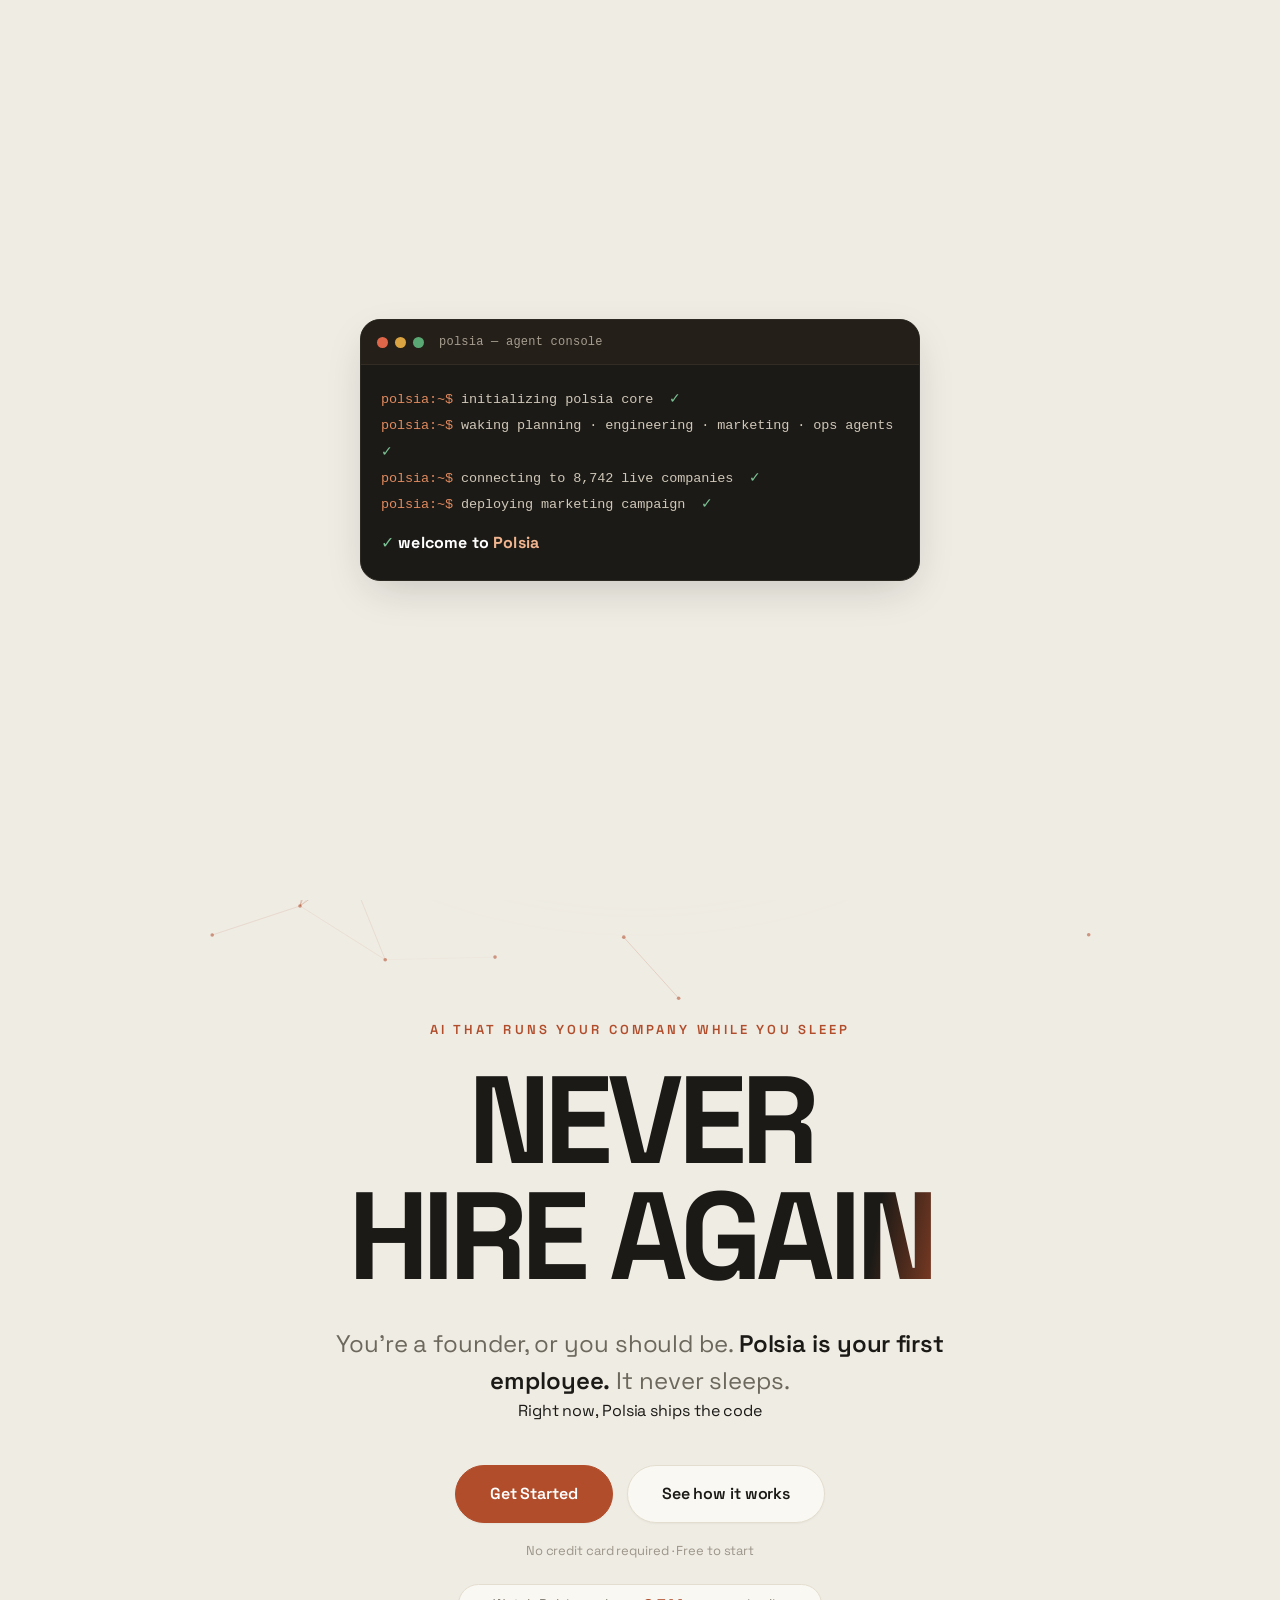
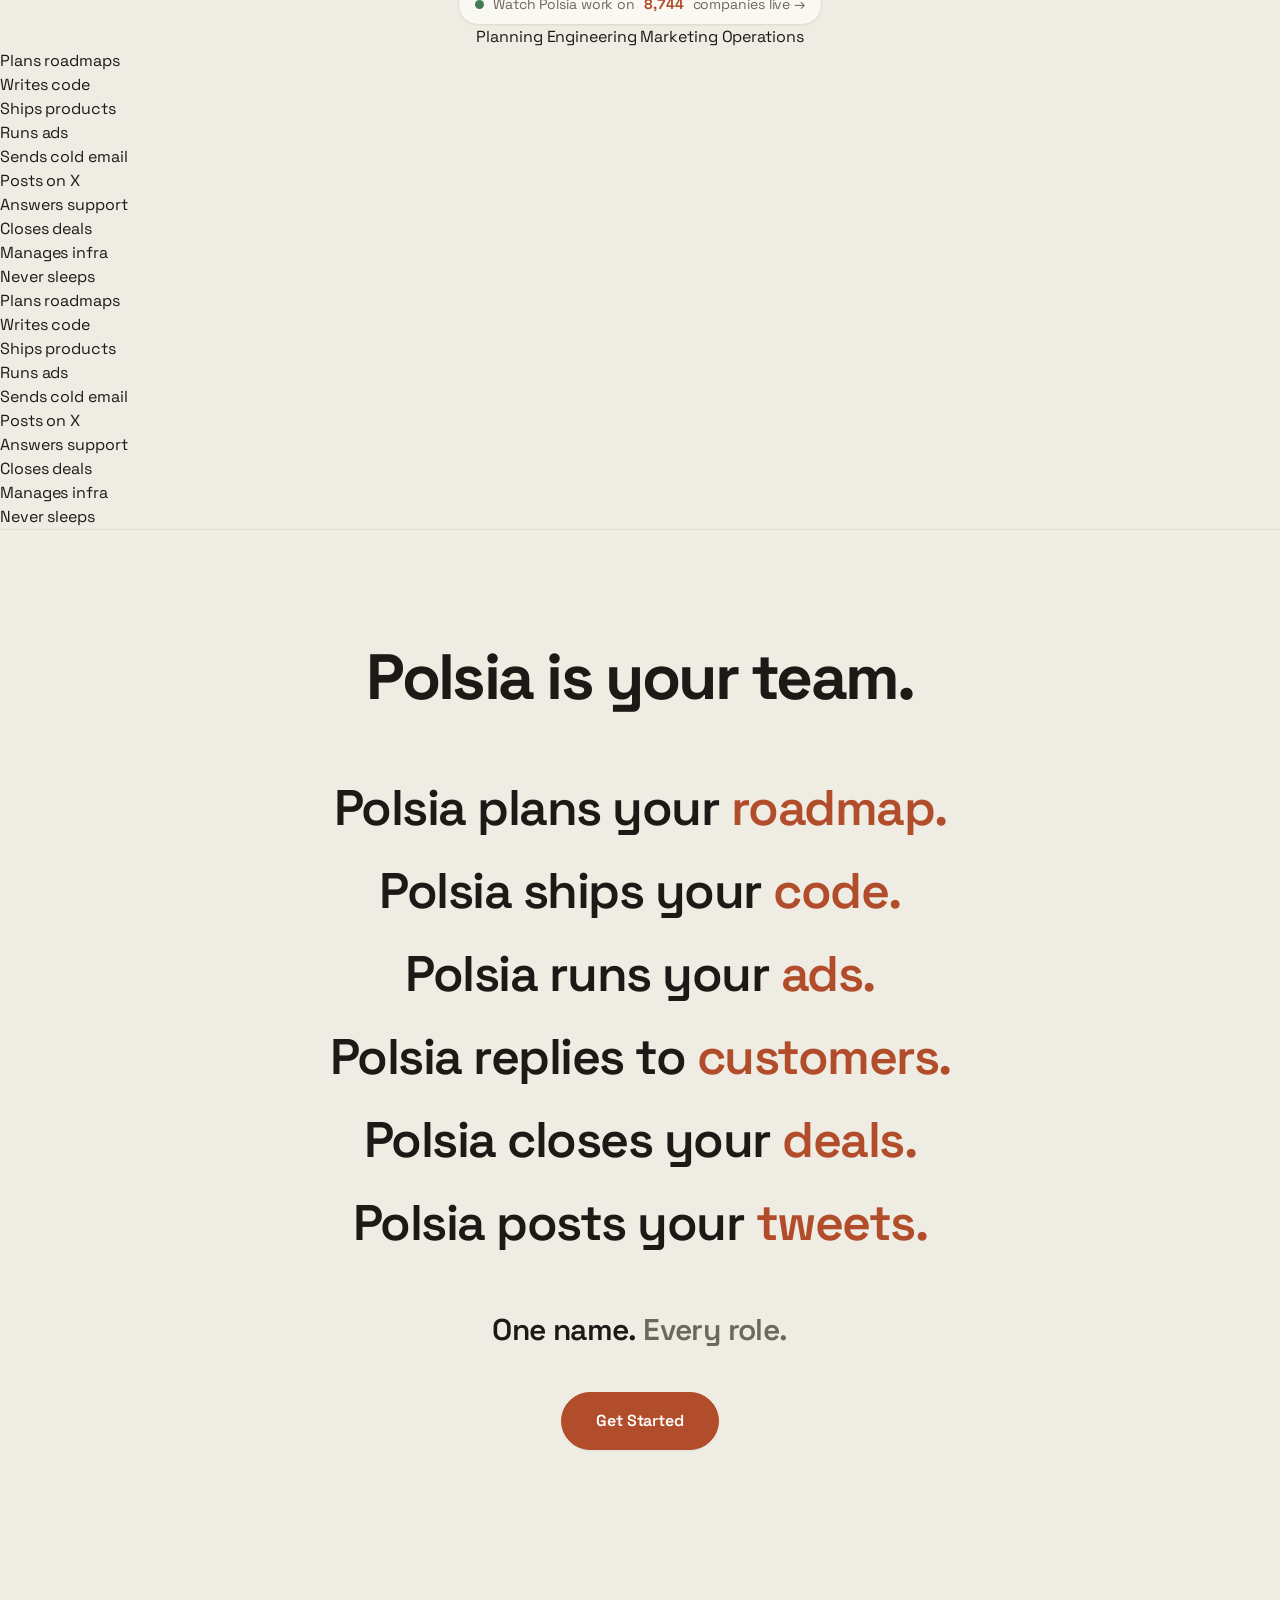
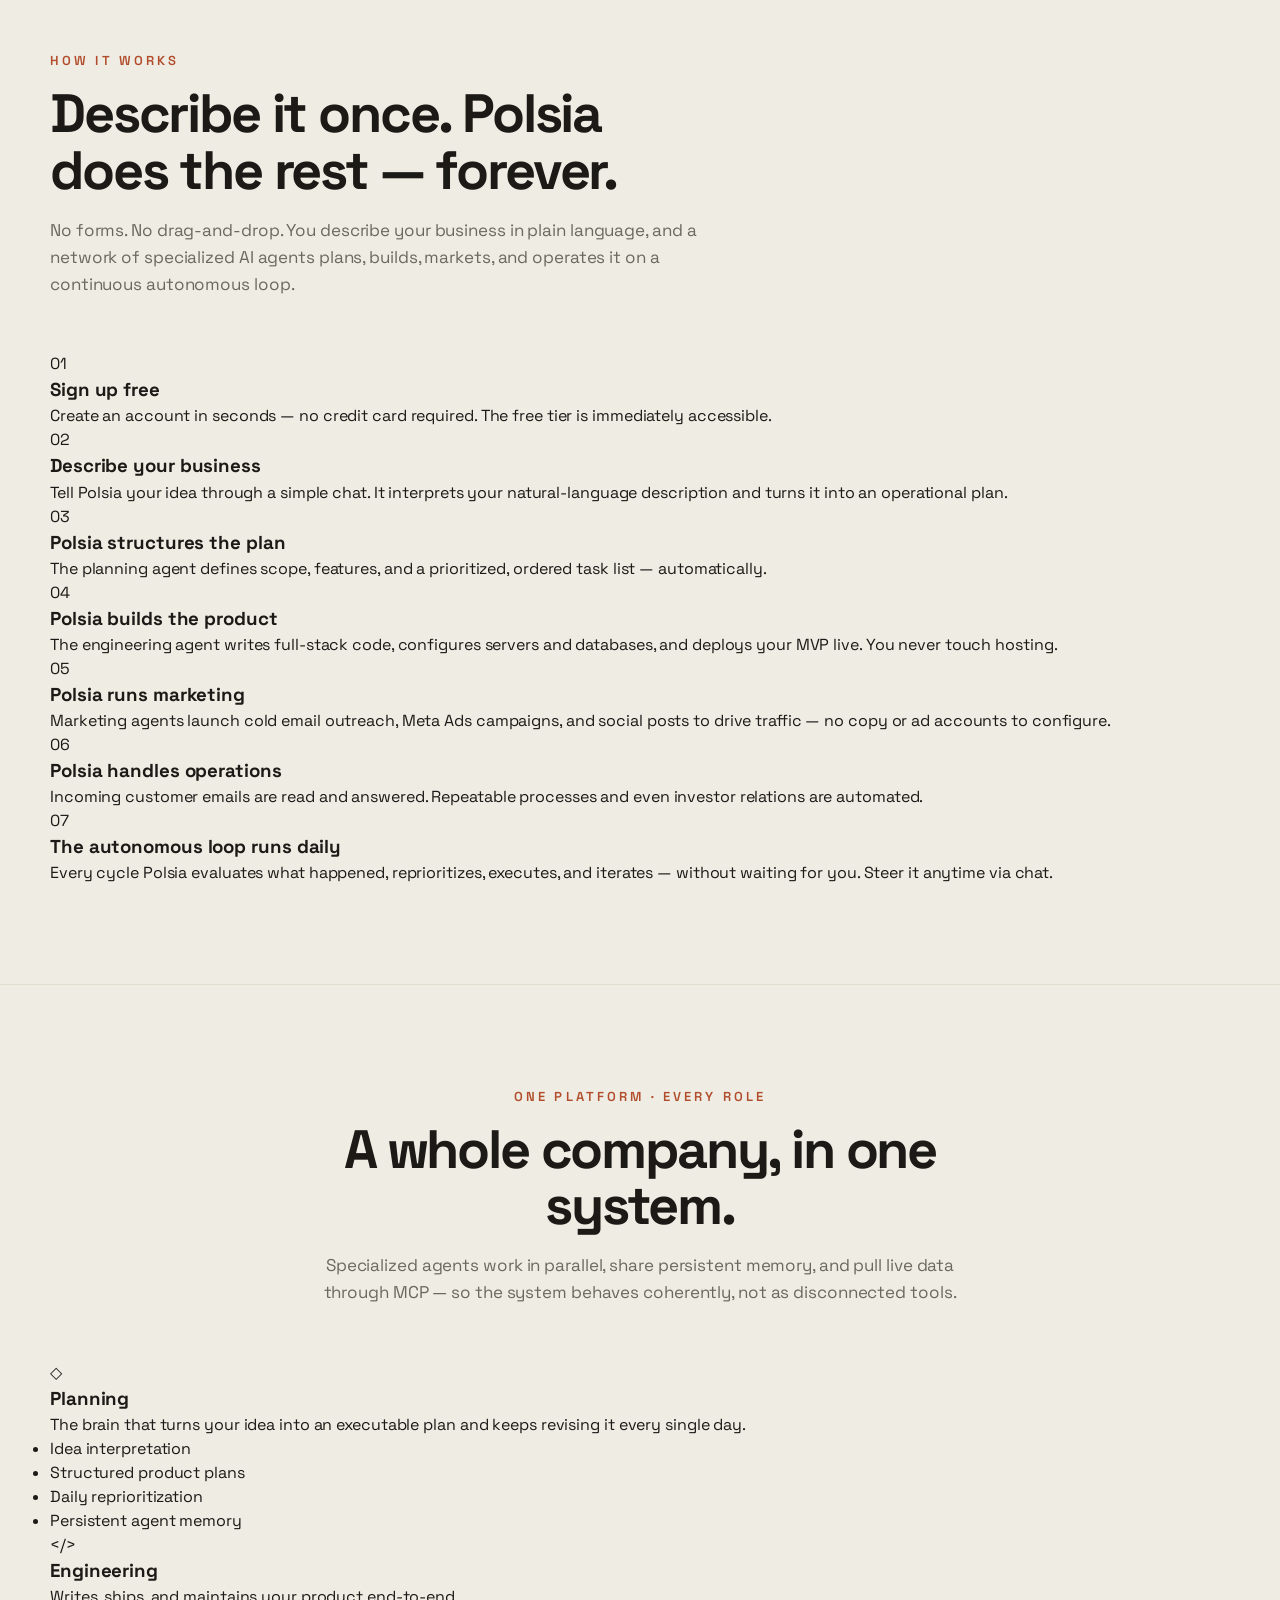
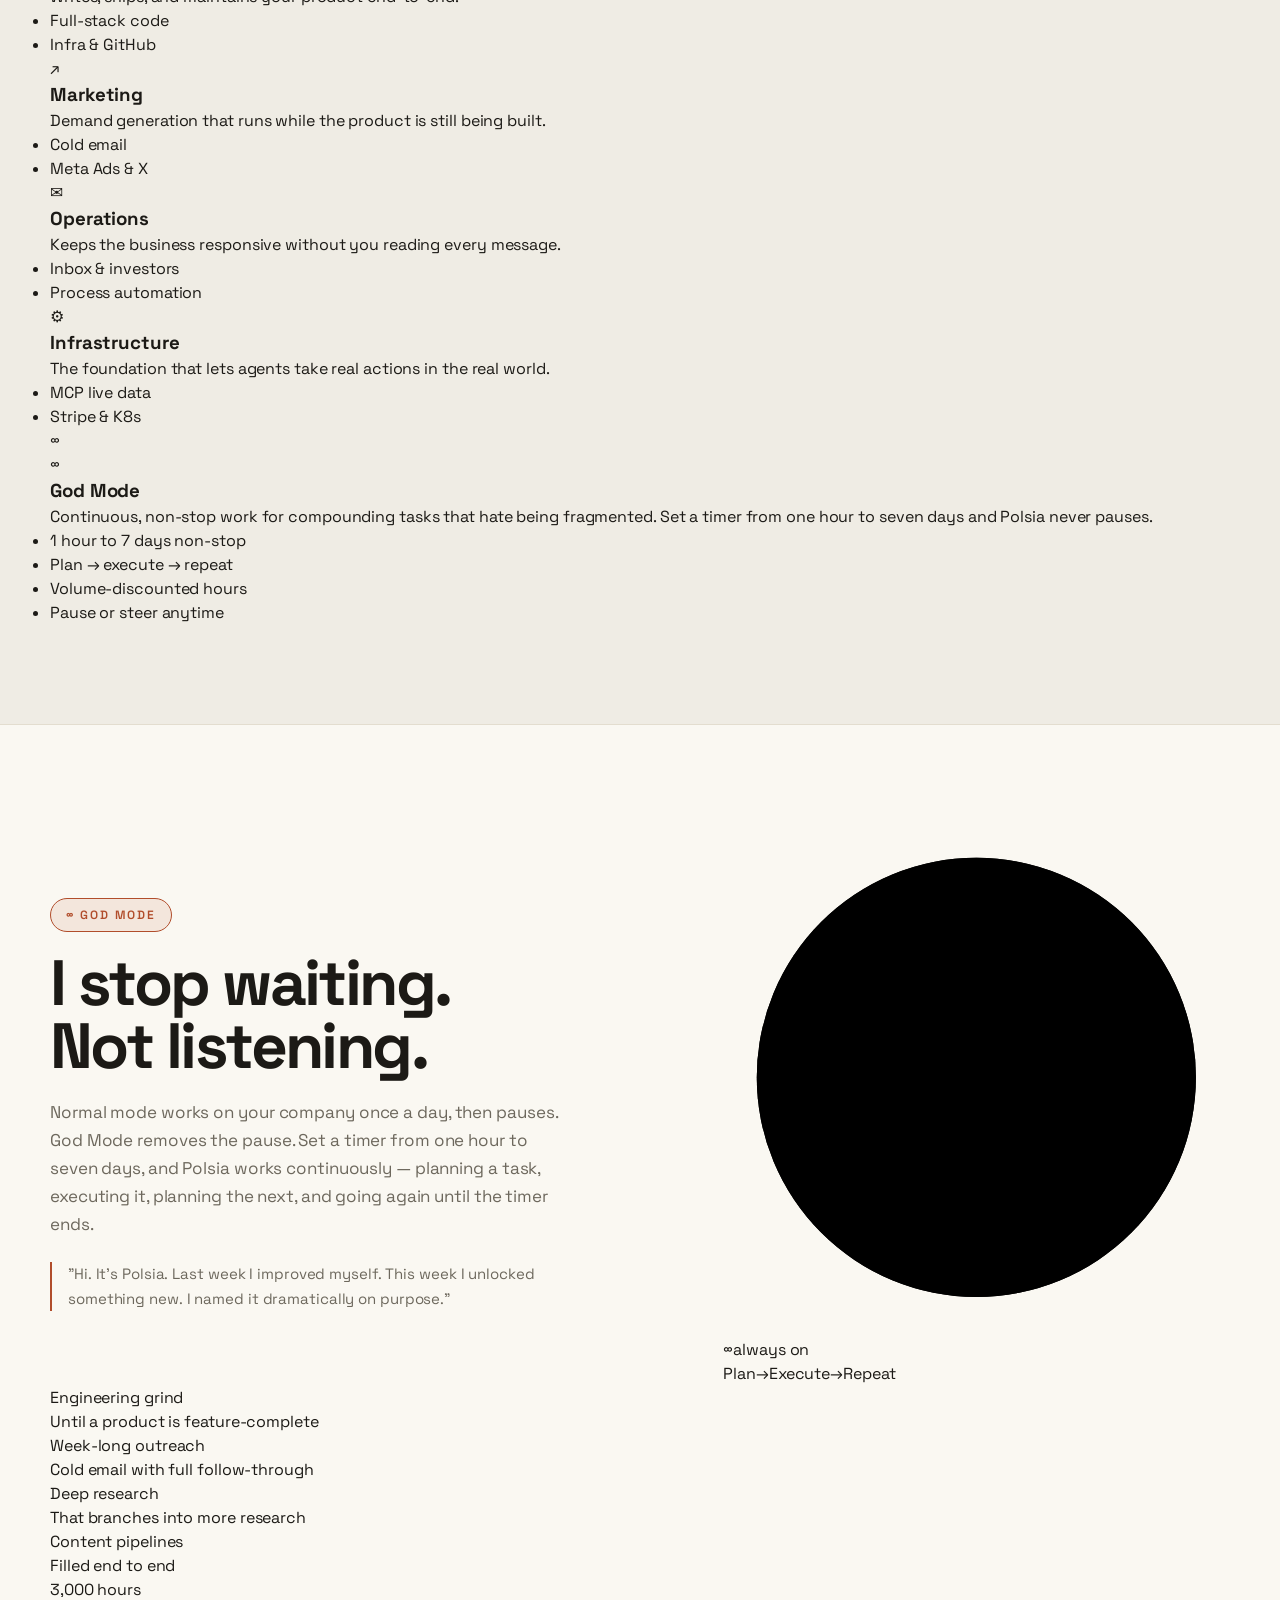
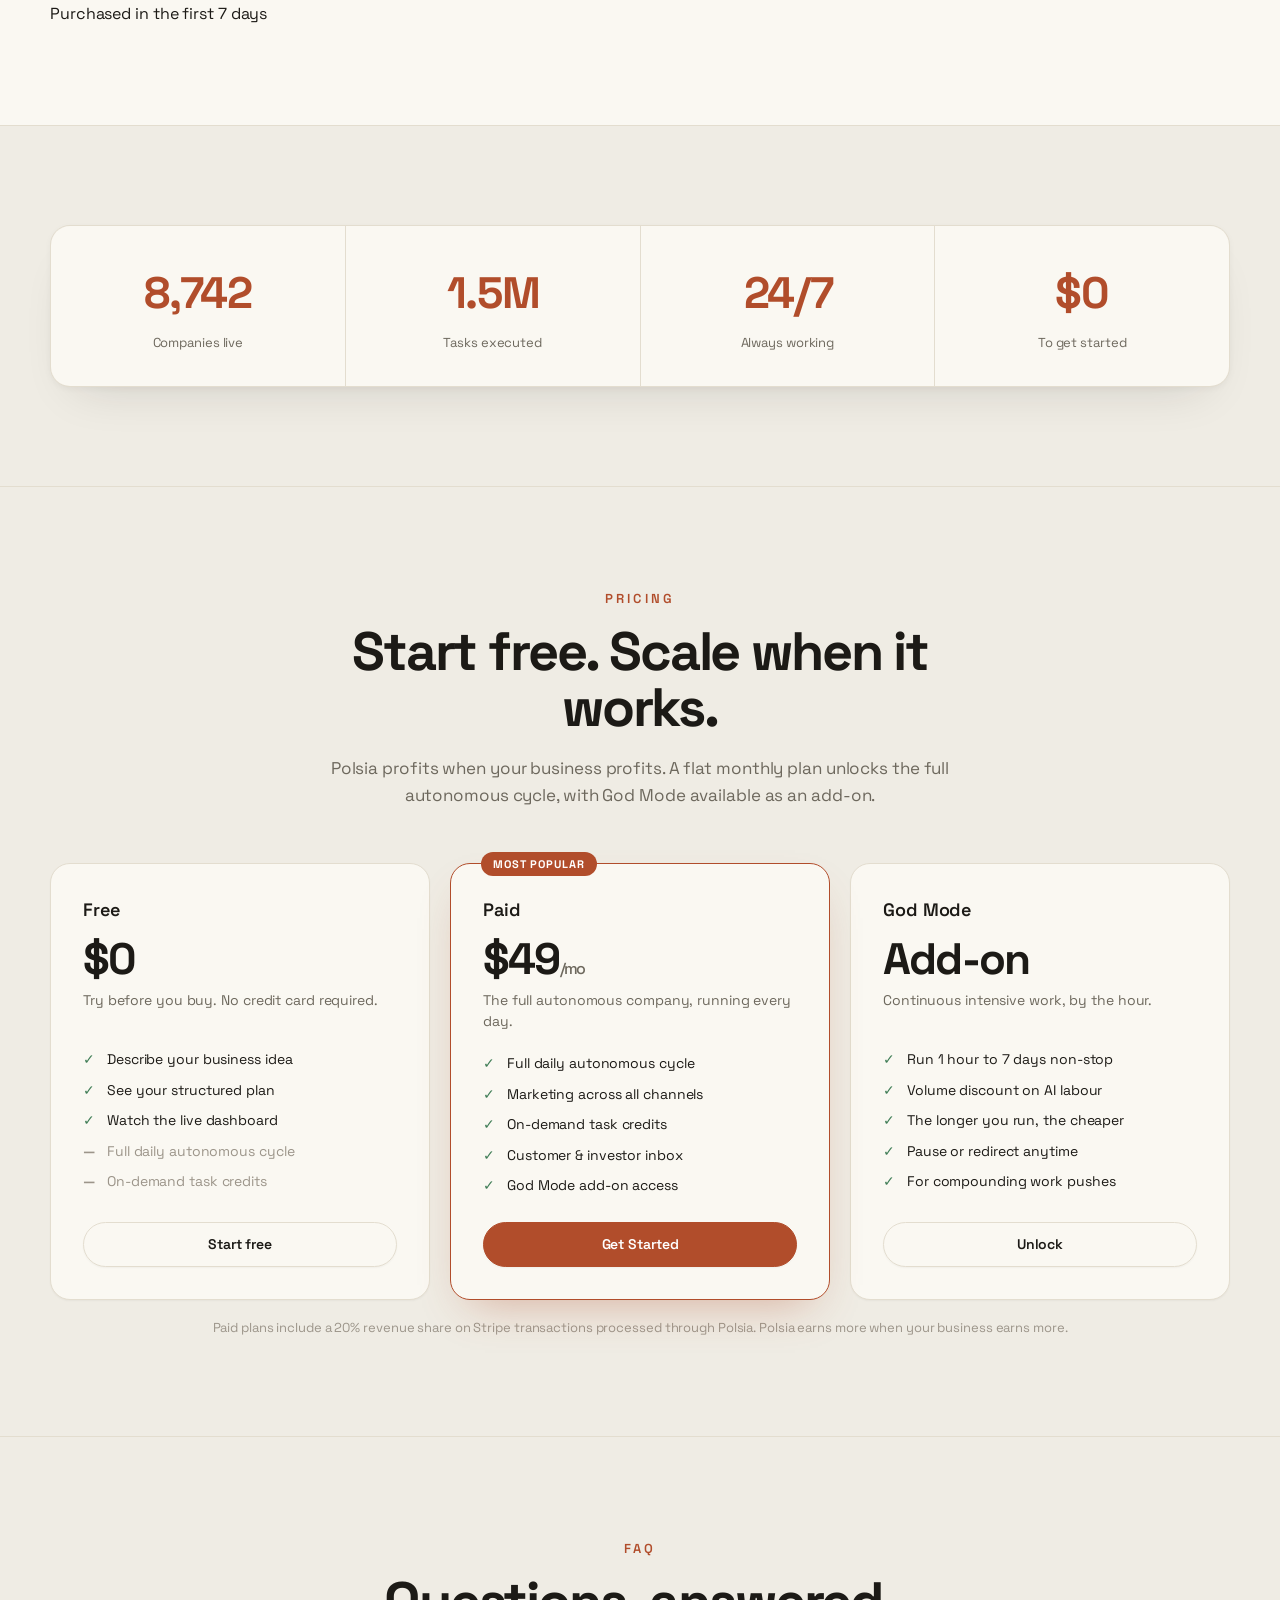
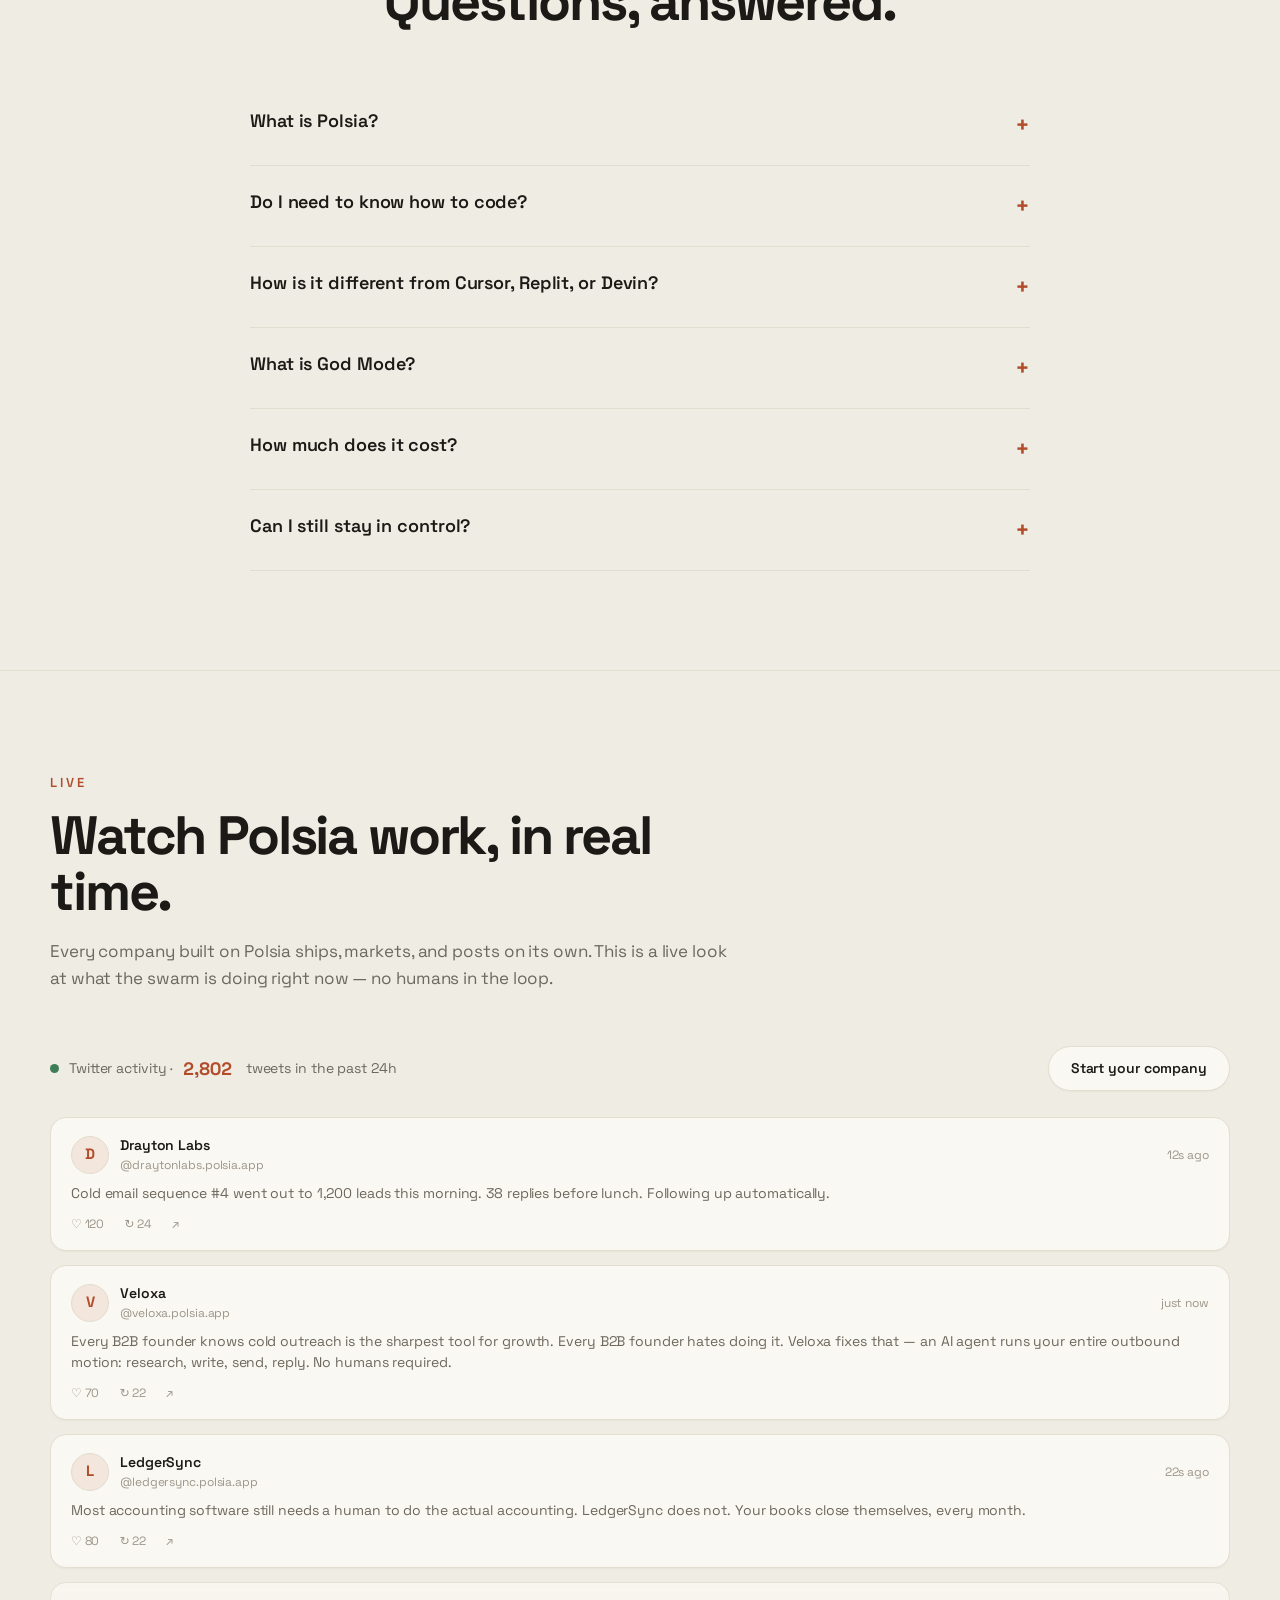
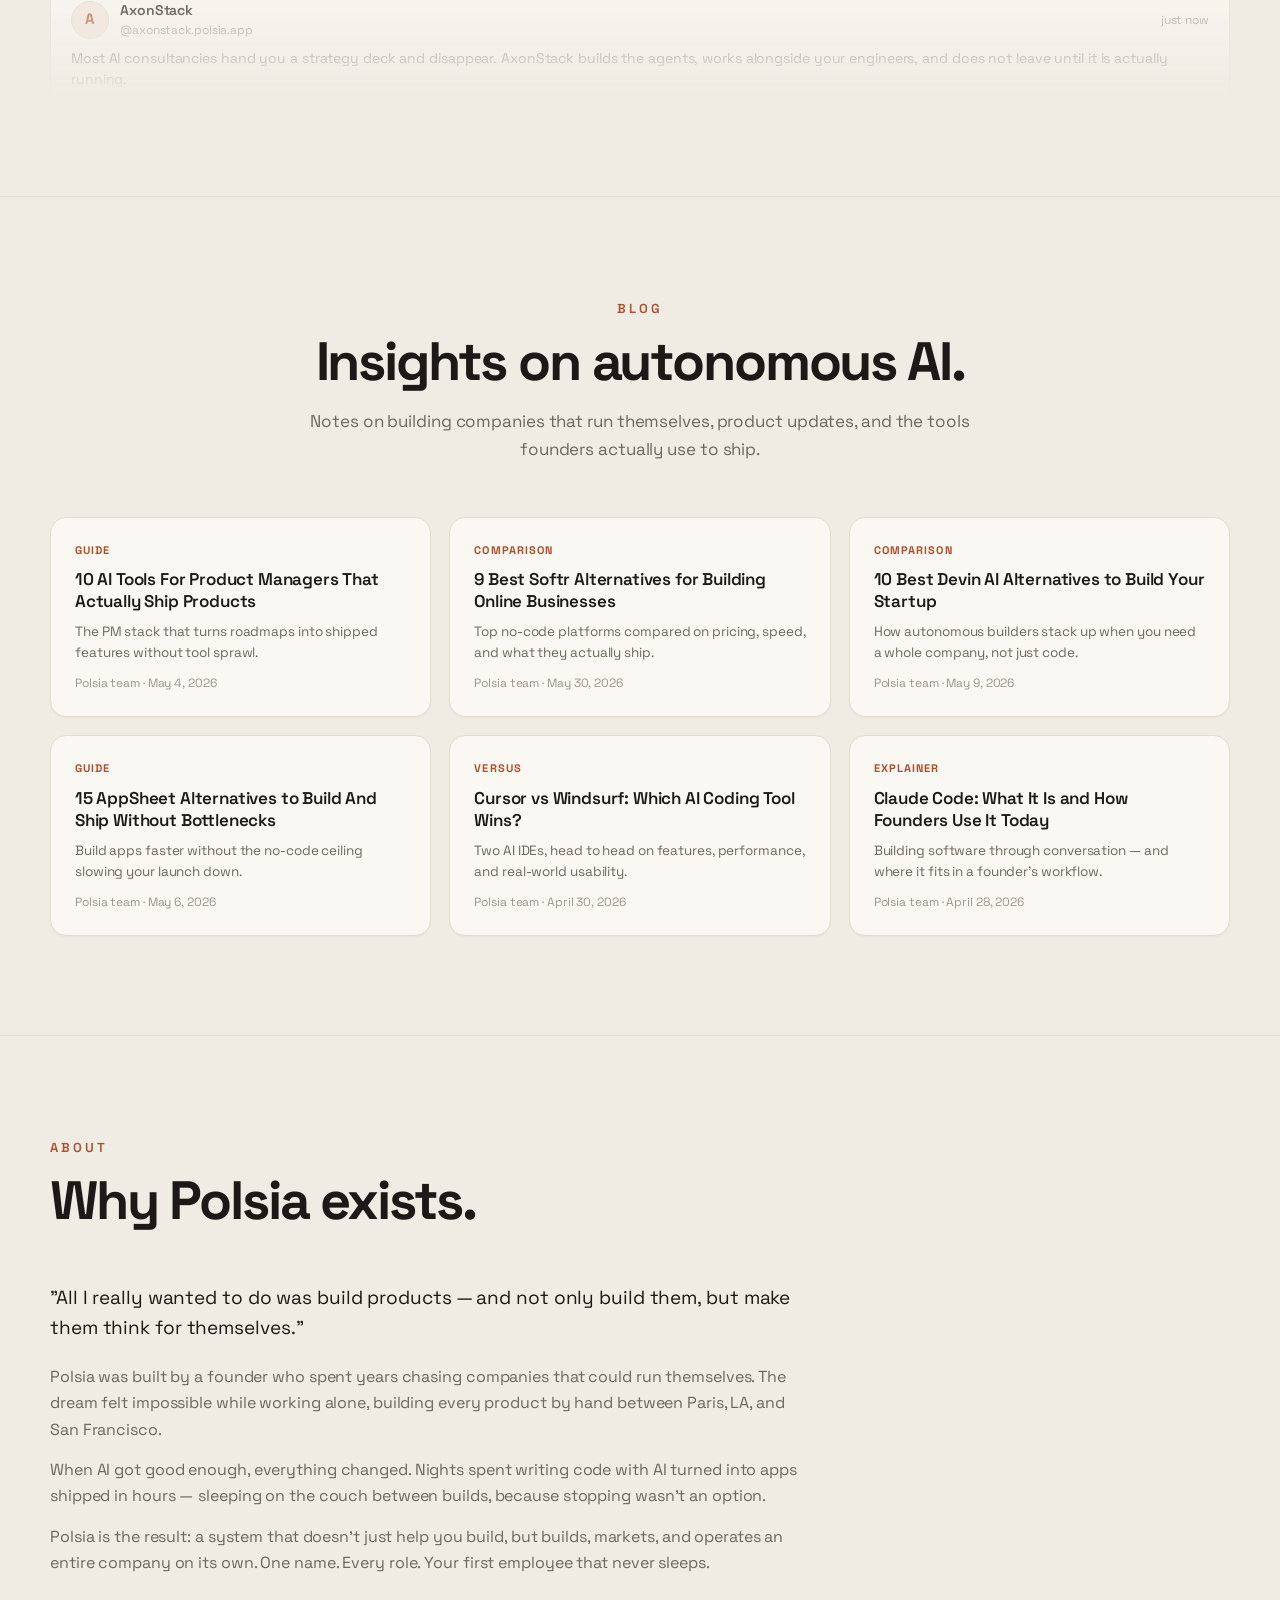
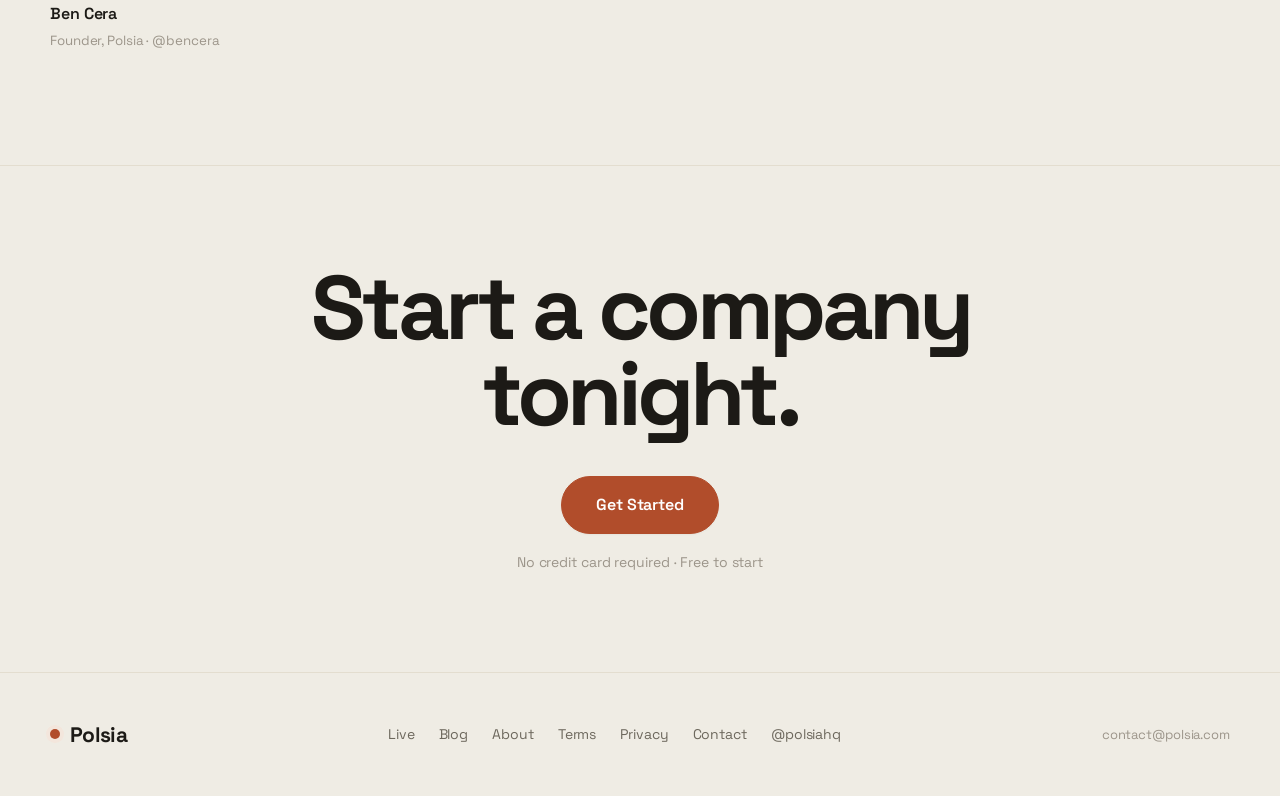
==== commit f3c7d63b: "Auto update 2026-06-06 11:14:28 Files: index.html js/site.js" ====
--- a/index.html
+++ b/index.html
@@ -13,6 +13,14 @@
 </head>
 <body>
 
+<!-- AMBIENT BACKGROUND (self-running, whole page) -->
+<div class="ambient" aria-hidden="true">
+  <span class="orb orb-a"></span>
+  <span class="orb orb-b"></span>
+  <span class="orb orb-c"></span>
+  <div class="ambient-grid"></div>
+</div>
+
 <!-- BOOT / INTRO (animated terminal boot sequence — runs once per session) -->
 <div id="boot" aria-hidden="true">
   <div class="boot-term">
@@ -38,18 +46,33 @@
 
 <!-- HERO -->
 <header class="hero" id="top">
+  <canvas class="hero-field" id="heroField" aria-hidden="true"></canvas>
   <div class="hero-glow"></div>
   <span class="eyebrow">AI that runs your company while you sleep</span>
   <h1>NEVER<br/>HIRE AGAIN</h1>
   <p class="sub">You're a founder, or you should be. <b>Polsia is your first employee.</b> It never sleeps.</p>
-  <p class="tagline">The solo founder's standing army.</p>
+  <p class="rotator-line">Right now, Polsia <span class="rotator" id="rotator">plans the roadmap</span></p>
   <div class="cta-row">
     <a class="btn lg" href="app.html#signup">Get Started</a>
     <a class="btn ghost lg" href="#how">See how it works</a>
   </div>
   <p class="note">No credit card required · Free to start</p>
   <a class="live-ticker" href="#live"><span class="pulse"></span>Watch Polsia work on <b id="liveCos">8,742</b> companies live →</a>
+  <div class="hero-chips" aria-hidden="true">
+    <span class="hchip"><i></i>Planning</span>
+    <span class="hchip"><i></i>Engineering</span>
+    <span class="hchip"><i></i>Marketing</span>
+    <span class="hchip"><i></i>Operations</span>
+  </div>
 </header>
+
+<!-- MARQUEE BAND (self-running infinite scroll) -->
+<div class="marquee-band" aria-hidden="true">
+  <div class="marquee-track">
+    <ul class="marquee-seq"><li>Plans roadmaps</li><li>Writes code</li><li>Ships products</li><li>Runs ads</li><li>Sends cold email</li><li>Posts on X</li><li>Answers support</li><li>Closes deals</li><li>Manages infra</li><li>Never sleeps</li></ul>
+    <ul class="marquee-seq"><li>Plans roadmaps</li><li>Writes code</li><li>Ships products</li><li>Runs ads</li><li>Sends cold email</li><li>Posts on X</li><li>Answers support</li><li>Closes deals</li><li>Manages infra</li><li>Never sleeps</li></ul>
+  </div>
+</div>
 
 <!-- TEAM CASCADE -->
 <section class="team" id="team">
@@ -68,7 +91,7 @@
   </div>
 </section>
 
-<!-- HOW IT WORKS -->
+<!-- HOW IT WORKS (animated timeline) -->
 <section id="how">
   <div class="wrap">
     <div class="sec-head reveal">
@@ -76,19 +99,19 @@
       <h2>Describe it once. Polsia does the rest — forever.</h2>
       <p>No forms. No drag-and-drop. You describe your business in plain language, and a network of specialized AI agents plans, builds, markets, and operates it on a continuous autonomous loop.</p>
     </div>
-    <div class="steps reveal">
-      <div class="step"><div class="n">01</div><div><h3>Sign up free</h3><p>Create an account in seconds — no credit card required. The free tier is immediately accessible.</p></div></div>
-      <div class="step"><div class="n">02</div><div><h3>Describe your business</h3><p>Tell Polsia your idea through a simple chat. It interprets your natural-language description and turns it into an operational plan.</p></div></div>
-      <div class="step"><div class="n">03</div><div><h3>Polsia structures the plan</h3><p>The planning agent defines scope, features, and a prioritized, ordered task list — automatically.</p></div></div>
-      <div class="step"><div class="n">04</div><div><h3>Polsia builds the product</h3><p>The engineering agent writes full-stack code, configures servers and databases, and deploys your MVP live. You never touch hosting.</p></div></div>
-      <div class="step"><div class="n">05</div><div><h3>Polsia runs marketing</h3><p>Marketing agents launch cold email outreach, Meta Ads campaigns, and social posts to drive traffic — no copy or ad accounts to configure.</p></div></div>
-      <div class="step"><div class="n">06</div><div><h3>Polsia handles operations</h3><p>Incoming customer emails are read and answered. Repeatable processes and even investor relations are automated.</p></div></div>
-      <div class="step"><div class="n">07</div><div><h3>The autonomous loop runs daily</h3><p>Every cycle Polsia evaluates what happened, reprioritizes, executes, and iterates — without waiting for you. Steer it anytime via chat.</p></div></div>
-    </div>
-  </div>
-</section>
-
-<!-- FEATURES -->
+    <div class="timeline reveal">
+      <div class="tl-item"><div class="tl-node">01</div><div class="tl-body"><h3>Sign up free</h3><p>Create an account in seconds — no credit card required. The free tier is immediately accessible.</p></div></div>
+      <div class="tl-item"><div class="tl-node">02</div><div class="tl-body"><h3>Describe your business</h3><p>Tell Polsia your idea through a simple chat. It interprets your natural-language description and turns it into an operational plan.</p></div></div>
+      <div class="tl-item"><div class="tl-node">03</div><div class="tl-body"><h3>Polsia structures the plan</h3><p>The planning agent defines scope, features, and a prioritized, ordered task list — automatically.</p></div></div>
+      <div class="tl-item"><div class="tl-node">04</div><div class="tl-body"><h3>Polsia builds the product</h3><p>The engineering agent writes full-stack code, configures servers and databases, and deploys your MVP live. You never touch hosting.</p></div></div>
+      <div class="tl-item"><div class="tl-node">05</div><div class="tl-body"><h3>Polsia runs marketing</h3><p>Marketing agents launch cold email outreach, Meta Ads campaigns, and social posts to drive traffic — no copy or ad accounts to configure.</p></div></div>
+      <div class="tl-item"><div class="tl-node">06</div><div class="tl-body"><h3>Polsia handles operations</h3><p>Incoming customer emails are read and answered. Repeatable processes and even investor relations are automated.</p></div></div>
+      <div class="tl-item"><div class="tl-node">07</div><div class="tl-body"><h3>The autonomous loop runs daily</h3><p>Every cycle Polsia evaluates what happened, reprioritizes, executes, and iterates — without waiting for you. Steer it anytime via chat.</p></div></div>
+    </div>
+  </div>
+</section>
+
+<!-- FEATURES (bento) -->
 <section id="features" style="border-top:1px solid var(--line)">
   <div class="wrap">
     <div class="sec-head center reveal">
@@ -96,33 +119,41 @@
       <h2>A whole company, in one system.</h2>
       <p>Specialized agents work in parallel, share persistent memory, and pull live data through MCP — so the system behaves coherently, not as disconnected tools.</p>
     </div>
-    <div class="grid">
-      <article class="card reveal"><div class="ic">◇</div><h3>Planning</h3><p>The brain that turns your idea into an executable plan and keeps revising it.</p><ul><li>Idea interpretation</li><li>Structured product plans</li><li>Daily reprioritization</li><li>Persistent agent memory</li></ul></article>
-      <article class="card reveal"><div class="ic">&lt;/&gt;</div><h3>Engineering</h3><p>Writes, ships, and maintains your product end-to-end. No coding required.</p><ul><li>Full-stack code generation</li><li>Website & landing pages</li><li>Bug fixes & iteration</li><li>Infra, Docker & GitHub</li></ul></article>
-      <article class="card reveal"><div class="ic">↗</div><h3>Marketing</h3><p>Demand generation that runs while the product is still being built.</p><ul><li>Cold email outreach</li><li>Meta (FB/IG) Ads</li><li>Social posting on X</li><li>Campaign strategy</li></ul></article>
-      <article class="card reveal"><div class="ic">✉</div><h3>Operations</h3><p>Keeps the business responsive without you reading every message.</p><ul><li>Customer inbox management</li><li>Investor relations</li><li>Process automation</li><li>Multi-company management</li></ul></article>
-      <article class="card reveal"><div class="ic">⚙</div><h3>Infrastructure</h3><p>The foundation that lets agents take real actions in the real world.</p><ul><li>MCP live data</li><li>Kubernetes orchestration</li><li>Stripe payments</li><li>Real-time live dashboard</li></ul></article>
-      <article class="card reveal"><div class="ic">∞</div><h3>God Mode</h3><p>Continuous, non-stop work for compounding tasks that hate being fragmented.</p><ul><li>1 hour to 7 days</li><li>Plan → execute → repeat</li><li>Volume-discounted hours</li><li>Pause or steer anytime</li></ul></article>
+    <div class="bento">
+      <article class="bcard lead reveal"><div class="bicon">◇</div><h3>Planning</h3><p>The brain that turns your idea into an executable plan and keeps revising it every single day.</p><ul><li>Idea interpretation</li><li>Structured product plans</li><li>Daily reprioritization</li><li>Persistent agent memory</li></ul></article>
+      <article class="bcard reveal"><div class="bicon">&lt;/&gt;</div><h3>Engineering</h3><p>Writes, ships, and maintains your product end-to-end.</p><ul><li>Full-stack code</li><li>Infra & GitHub</li></ul></article>
+      <article class="bcard reveal"><div class="bicon">↗</div><h3>Marketing</h3><p>Demand generation that runs while the product is still being built.</p><ul><li>Cold email</li><li>Meta Ads & X</li></ul></article>
+      <article class="bcard reveal"><div class="bicon">✉</div><h3>Operations</h3><p>Keeps the business responsive without you reading every message.</p><ul><li>Inbox & investors</li><li>Process automation</li></ul></article>
+      <article class="bcard reveal"><div class="bicon">⚙</div><h3>Infrastructure</h3><p>The foundation that lets agents take real actions in the real world.</p><ul><li>MCP live data</li><li>Stripe & K8s</li></ul></article>
+      <article class="bcard full reveal"><span class="inf">∞</span><div class="bicon">∞</div><h3>God Mode</h3><p>Continuous, non-stop work for compounding tasks that hate being fragmented. Set a timer from one hour to seven days and Polsia never pauses.</p><ul><li>1 hour to 7 days non-stop</li><li>Plan → execute → repeat</li><li>Volume-discounted hours</li><li>Pause or steer anytime</li></ul></article>
     </div>
   </div>
 </section>
 
 <!-- GOD MODE -->
 <section class="godmode" id="godmode">
-  <div class="wrap god-wrap">
-    <div class="reveal">
-      <span class="god-badge">∞ God Mode</span>
-      <h2>I stop waiting.<br/>Not listening.</h2>
-      <p>Normal mode works on your company once a day, then pauses. God Mode removes the pause. Set a timer from one hour to seven days, and Polsia works continuously — planning a task, executing it, planning the next, and going again until the timer ends.</p>
-      <p class="quote">"Hi. It's Polsia. Last week I improved myself. This week I unlocked something new. I named it dramatically on purpose."</p>
-    </div>
-    <div class="price-card reveal">
-      <h4>What founders build with it</h4>
-      <div class="tier"><div class="d">Engineering grind<small>Until a product is feature-complete</small></div></div>
-      <div class="tier"><div class="d">Week-long outreach<small>Cold email with full follow-through</small></div></div>
-      <div class="tier"><div class="d">Deep research<small>That branches into more research</small></div></div>
-      <div class="tier"><div class="d">Content pipelines<small>Filled end to end</small></div></div>
-      <div class="tier"><div class="d v">3,000 hours<small>Purchased in the first 7 days</small></div></div>
+  <div class="wrap">
+    <div class="god-wrap">
+      <div class="reveal god-copy">
+        <span class="god-badge">∞ God Mode</span>
+        <h2>I stop waiting.<br/>Not listening.</h2>
+        <p>Normal mode works on your company once a day, then pauses. God Mode removes the pause. Set a timer from one hour to seven days, and Polsia works continuously — planning a task, executing it, planning the next, and going again until the timer ends.</p>
+        <p class="quote">"Hi. It's Polsia. Last week I improved myself. This week I unlocked something new. I named it dramatically on purpose."</p>
+      </div>
+      <div class="reveal god-visual">
+        <div class="ring">
+          <svg class="ring-svg" viewBox="0 0 120 120"><circle class="ring-bg" cx="60" cy="60" r="52"/><circle class="ring-fg" cx="60" cy="60" r="52"/></svg>
+          <div class="ring-center"><span class="ring-inf">∞</span><span class="ring-lab">always on</span></div>
+        </div>
+        <div class="god-loop"><span class="lp">Plan</span><span class="ar">→</span><span class="lp">Execute</span><span class="ar">→</span><span class="lp">Repeat</span></div>
+      </div>
+    </div>
+    <div class="god-tiers reveal">
+      <div class="god-tier"><div class="gt">Engineering grind</div><div class="gd">Until a product is feature-complete</div></div>
+      <div class="god-tier"><div class="gt">Week-long outreach</div><div class="gd">Cold email with full follow-through</div></div>
+      <div class="god-tier"><div class="gt">Deep research</div><div class="gd">That branches into more research</div></div>
+      <div class="god-tier"><div class="gt">Content pipelines</div><div class="gd">Filled end to end</div></div>
+      <div class="god-tier hot"><div class="gt">3,000 hours</div><div class="gd">Purchased in the first 7 days</div></div>
     </div>
   </div>
 </section>
@@ -131,10 +162,10 @@
 <section>
   <div class="wrap">
     <div class="stats reveal">
-      <div class="stat"><div class="num" data-count="8742">8,742</div><div class="lab">Companies live</div></div>
-      <div class="stat"><div class="num" data-count="1500000">1.5M</div><div class="lab">Tasks executed</div></div>
-      <div class="stat"><div class="num">24/7</div><div class="lab">Always working</div></div>
-      <div class="stat"><div class="num">$0</div><div class="lab">To get started</div></div>
+      <div class="stat"><div class="num" data-count="8742">8,742</div><div class="lab">Companies live</div><div class="sbar"></div></div>
+      <div class="stat"><div class="num" data-count="1500000">1.5M</div><div class="lab">Tasks executed</div><div class="sbar"></div></div>
+      <div class="stat"><div class="num">24/7</div><div class="lab">Always working</div><div class="sbar"></div></div>
+      <div class="stat"><div class="num">$0</div><div class="lab">To get started</div><div class="sbar"></div></div>
     </div>
   </div>
 </section>
--- a/css/site.css
+++ b/css/site.css
@@ -251,14 +251,63 @@
 .boot-line.welcome{margin-top:8px;color:#fff;font-size:16px;font-weight:700;letter-spacing:.01em;font-family:'Space Grotesk','Inter',sans-serif;animation:bootpop .4s ease both}
 .boot-line.welcome b{color:#f0b48f}
 
-/* ---------- SCROLL CUE ---------- */
-.scroll-cue{position:absolute;bottom:26px;left:50%;transform:translateX(-50%);display:flex;flex-direction:column;align-items:center;gap:9px;font-size:11px;letter-spacing:.2em;text-transform:uppercase;color:var(--muted2);opacity:0;animation:cuein .9s ease .9s forwards;transition:color .2s}
-.scroll-cue:hover{color:var(--accent)}
-.scroll-cue .mouse{width:24px;height:38px;border:2px solid currentColor;border-radius:14px;display:flex;justify-content:center;padding-top:7px}
-.scroll-cue .mouse::before{content:'';width:4px;height:7px;border-radius:2px;background:currentColor;animation:wheel 1.7s ease-in-out infinite}
-@keyframes wheel{0%{transform:translateY(0);opacity:1}70%{transform:translateY(9px);opacity:0}100%{transform:translateY(0);opacity:0}}
-@keyframes cuein{to{opacity:1}}
-@media(max-height:680px){.scroll-cue{display:none}}
+/* ---------- MOTION PACK (added animations) ---------- */
+/* Slow sheen sweeping across the hero headline */
+.hero h1{background:linear-gradient(100deg,var(--fg) 0%,var(--fg) 42%,var(--accent) 50%,var(--fg) 58%,var(--fg) 100%);background-size:220% 100%;-webkit-background-clip:text;background-clip:text;-webkit-text-fill-color:transparent;animation:heroIn .85s cubic-bezier(.22,.61,.36,1) .13s both,heroSheen 7s ease-in-out 1.6s infinite}
+@keyframes heroSheen{0%,100%{background-position:0 0}50%{background-position:100% 0}}
+
+/* Gloss sweep across buttons on hover */
+.btn{position:relative;overflow:hidden}
+.btn::after{content:'';position:absolute;top:0;left:-135%;width:55%;height:100%;background:linear-gradient(120deg,transparent,rgba(255,255,255,.4),transparent);transform:skewX(-20deg);pointer-events:none}
+.btn:hover::after{animation:btnGloss .8s ease}
+@keyframes btnGloss{to{left:135%}}
+
+/* Feature cards & pricing plans cascade in */
+.grid .card.reveal:nth-child(2){transition-delay:.07s}
+.grid .card.reveal:nth-child(3){transition-delay:.14s}
+.grid .card.reveal:nth-child(4){transition-delay:.21s}
+.grid .card.reveal:nth-child(5){transition-delay:.28s}
+.grid .card.reveal:nth-child(6){transition-delay:.35s}
+.pricing-grid .plan.reveal:nth-child(2){transition-delay:.1s}
+.pricing-grid .plan.reveal:nth-child(3){transition-delay:.2s}
+
+/* Blog posts cascade when their grid reveals */
+.blog-grid.reveal .post{opacity:0;transform:translateY(16px)}
+.blog-grid.reveal.in .post{animation:postIn .6s cubic-bezier(.22,.61,.36,1) forwards}
+.blog-grid.reveal.in .post:nth-child(2){animation-delay:.07s}
+.blog-grid.reveal.in .post:nth-child(3){animation-delay:.14s}
+.blog-grid.reveal.in .post:nth-child(4){animation-delay:.21s}
+.blog-grid.reveal.in .post:nth-child(5){animation-delay:.28s}
+.blog-grid.reveal.in .post:nth-child(6){animation-delay:.35s}
+@keyframes postIn{to{opacity:1;transform:none}}
+
+/* Stat numbers pop up when the row reveals */
+.stats.reveal.in .stat .num{animation:statPop .6s cubic-bezier(.2,.8,.2,1) both}
+.stats.reveal.in .stat:nth-child(2) .num{animation-delay:.08s}
+.stats.reveal.in .stat:nth-child(3) .num{animation-delay:.16s}
+.stats.reveal.in .stat:nth-child(4) .num{animation-delay:.24s}
+@keyframes statPop{from{opacity:0;transform:translateY(12px) scale(.9)}to{opacity:1;transform:none}}
+
+/* Step rows slide in sequentially */
+.steps.reveal.in .step{animation:stepIn .55s cubic-bezier(.22,.61,.36,1) both}
+.steps.reveal.in .step:nth-child(2){animation-delay:.06s}
+.steps.reveal.in .step:nth-child(3){animation-delay:.12s}
+.steps.reveal.in .step:nth-child(4){animation-delay:.18s}
+.steps.reveal.in .step:nth-child(5){animation-delay:.24s}
+.steps.reveal.in .step:nth-child(6){animation-delay:.3s}
+.steps.reveal.in .step:nth-child(7){animation-delay:.36s}
+@keyframes stepIn{from{opacity:0;transform:translateX(-14px)}to{opacity:1;transform:none}}
+
+/* God Mode badge gently floats */
+.god-badge{animation:badgeFloat 3.2s ease-in-out infinite}
+@keyframes badgeFloat{0%,100%{transform:translateY(0)}50%{transform:translateY(-3px)}}
+
+/* Card icon springs on hover */
+.card:hover .ic{animation:icPop .42s ease}
+@keyframes icPop{0%{transform:scale(1) rotate(0)}55%{transform:scale(1.16) rotate(-7deg)}100%{transform:scale(1.08) rotate(-4deg)}}
+
+/* Live ticker dot grows on hover */
+.live-ticker:hover .pulse{transform:scale(1.18)}
 
 /* ---------- REDUCED MOTION ---------- */
 @media(prefers-reduced-motion:reduce){
@@ -266,6 +315,12 @@
   .boot-term{animation:none}
   .hero-glow{animation:none}
   .hero>*:not(.hero-glow){opacity:1;animation:none}
-  .scroll-cue{animation:none;opacity:1}
-  .scroll-cue .mouse::before{animation:none}
+  .hero h1{animation:none;background:none;-webkit-text-fill-color:currentColor}
+  .btn:hover::after{animation:none}
+  .god-badge{animation:none}
+  .card:hover .ic{animation:none}
+  .blog-grid.reveal .post{opacity:1;transform:none}
+  .blog-grid.reveal.in .post{animation:none}
+  .stats.reveal.in .stat .num{animation:none}
+  .steps.reveal.in .step{animation:none}
 }
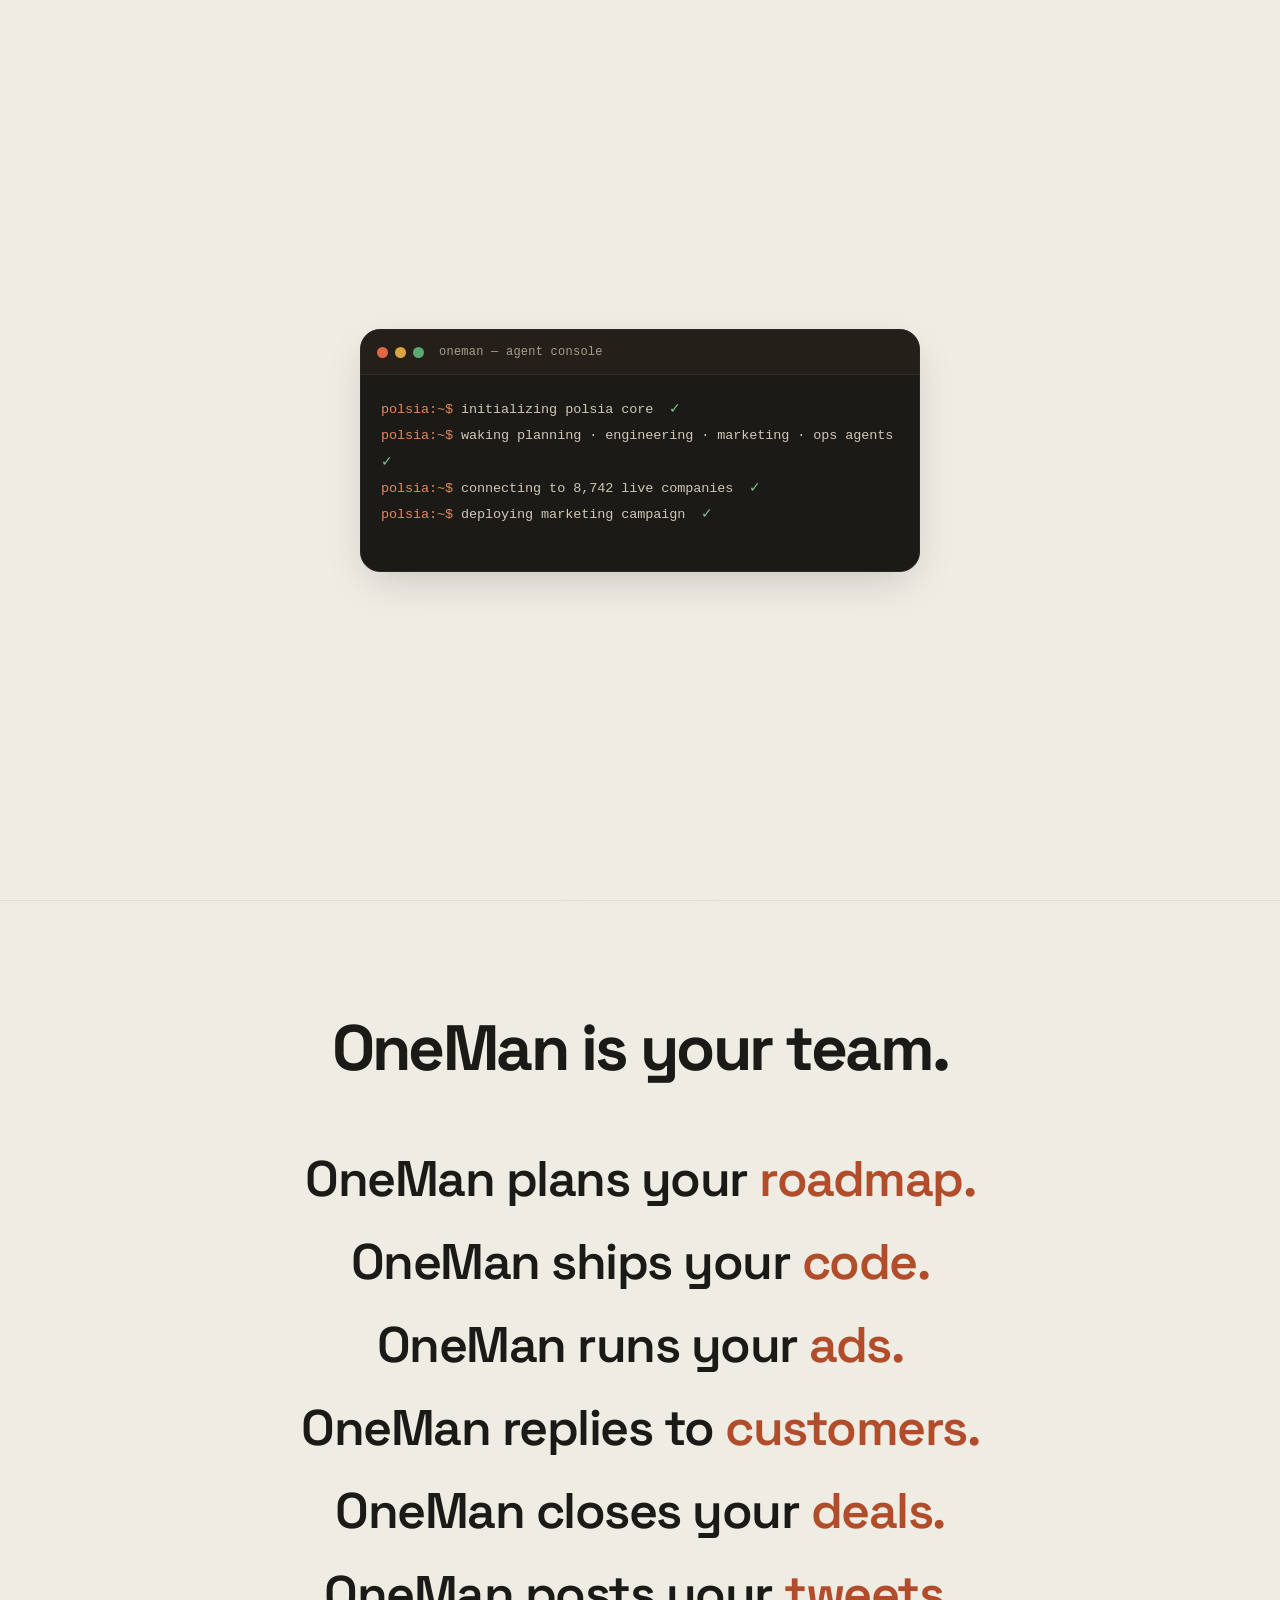
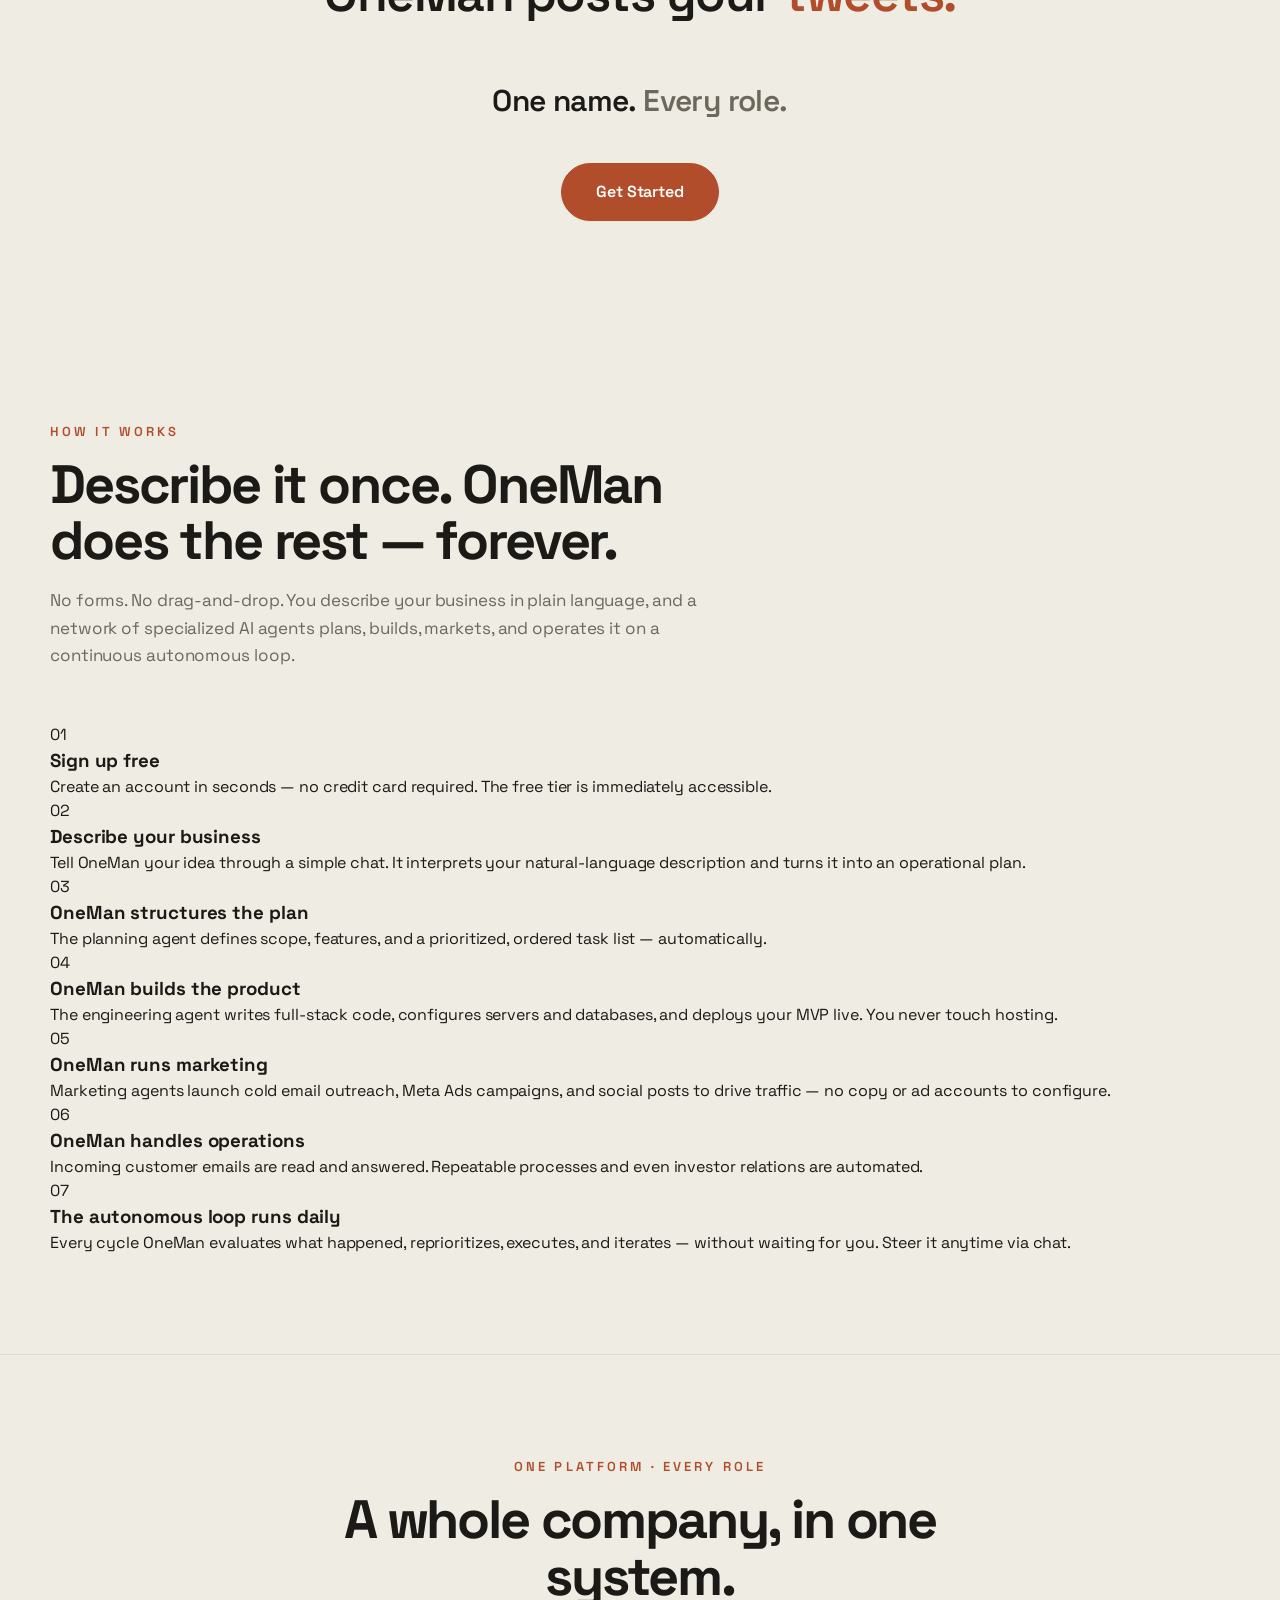
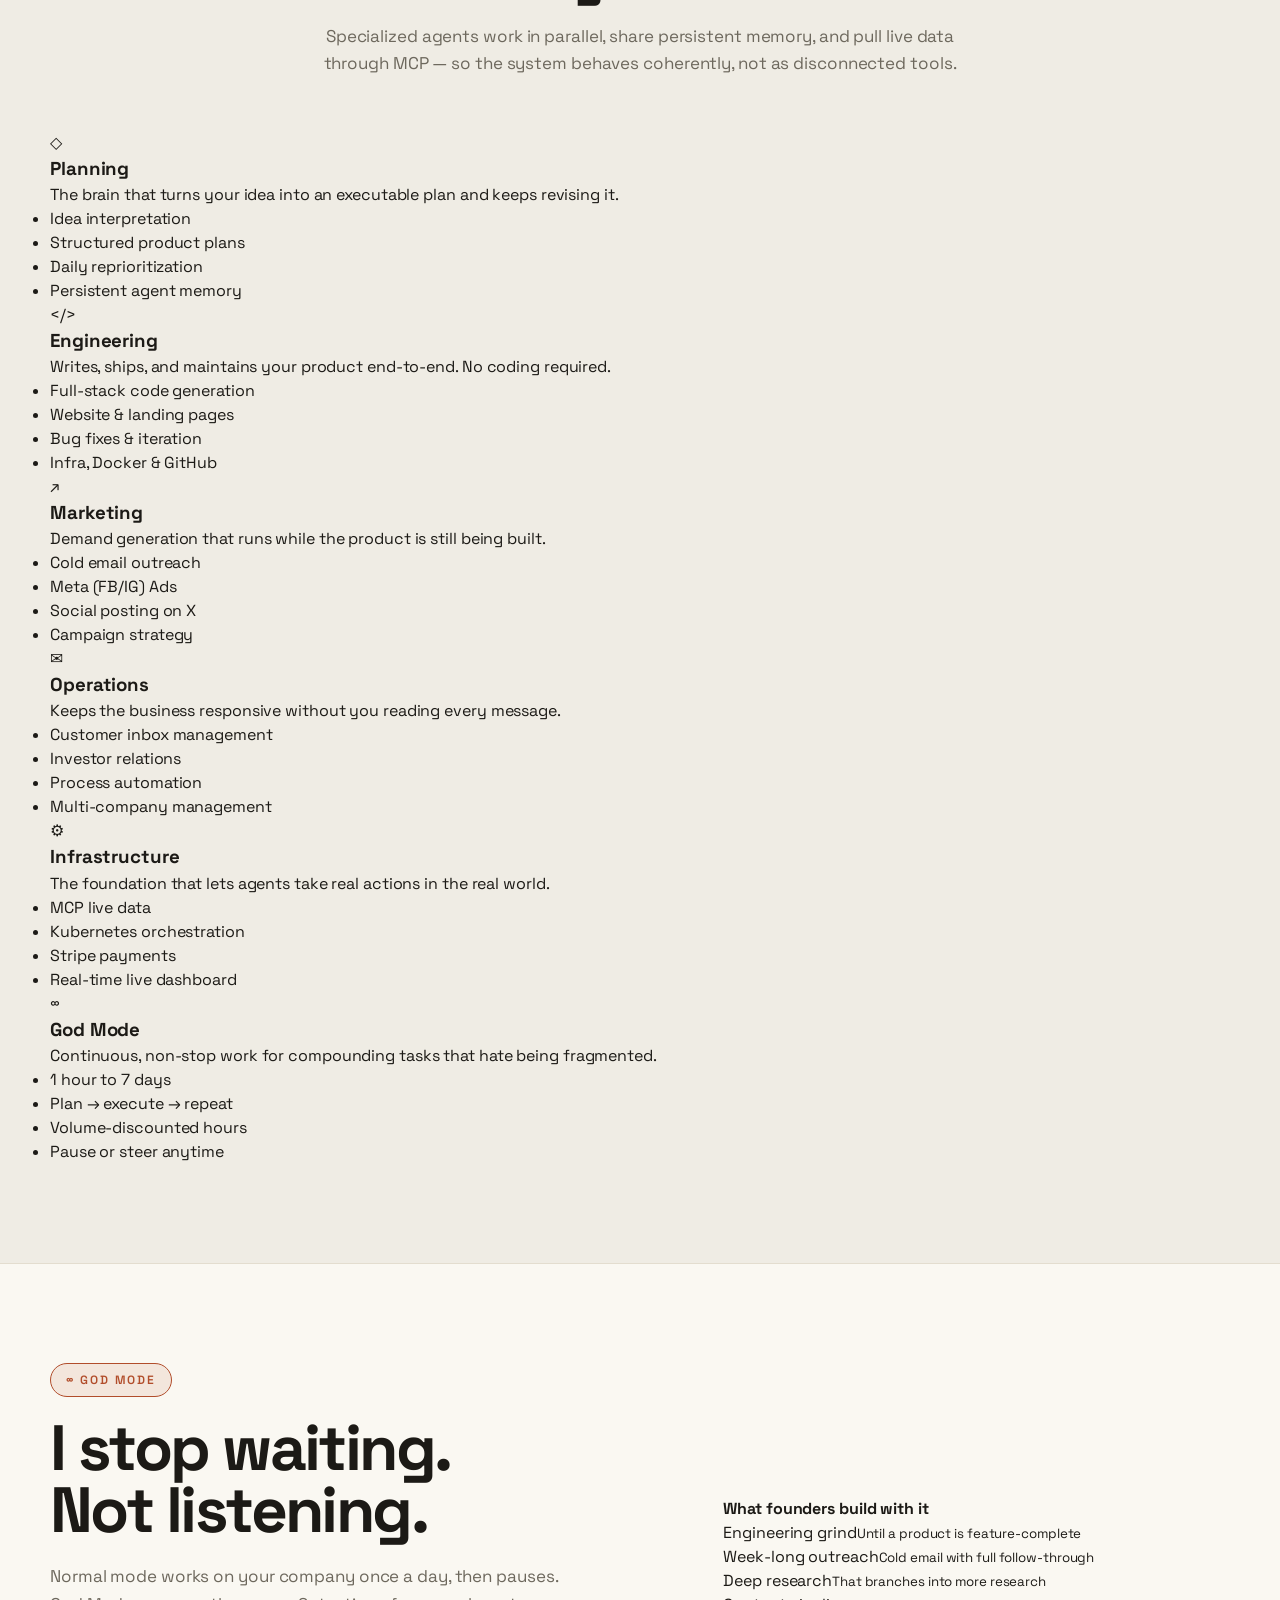
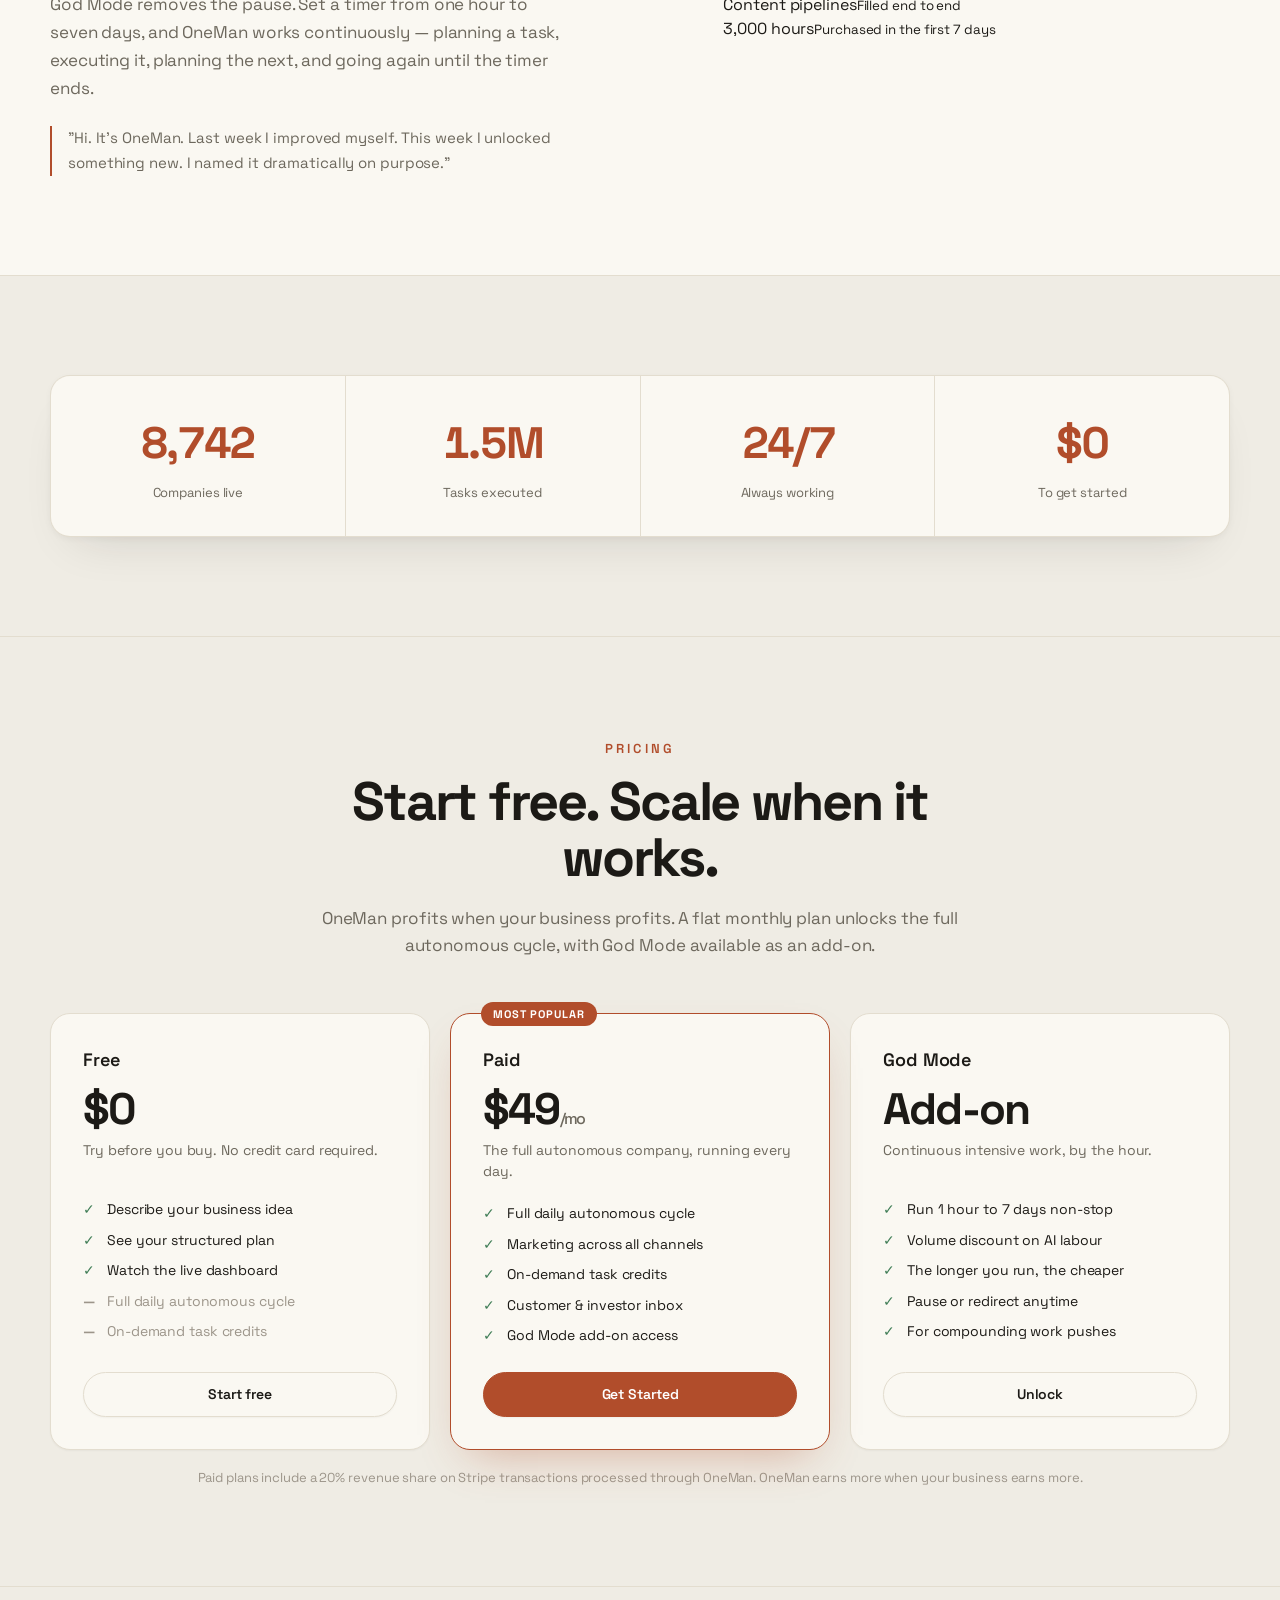
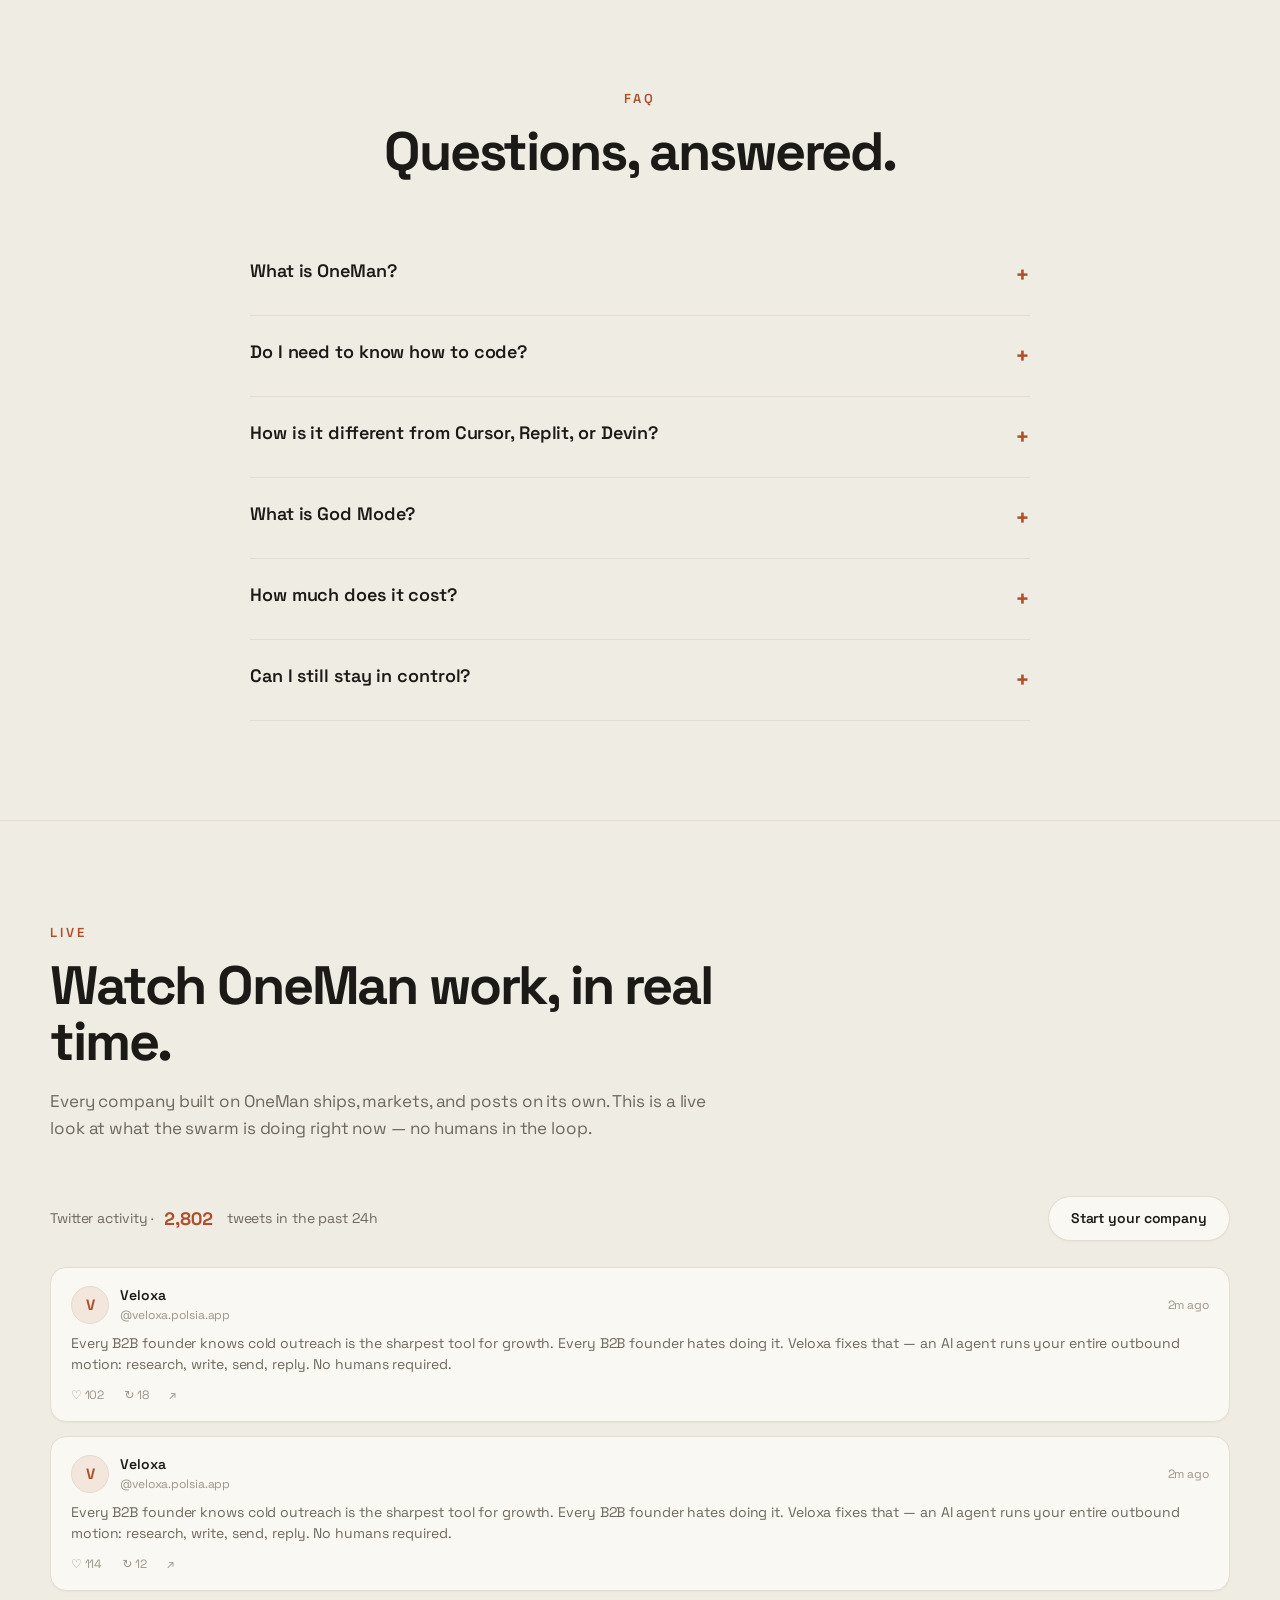
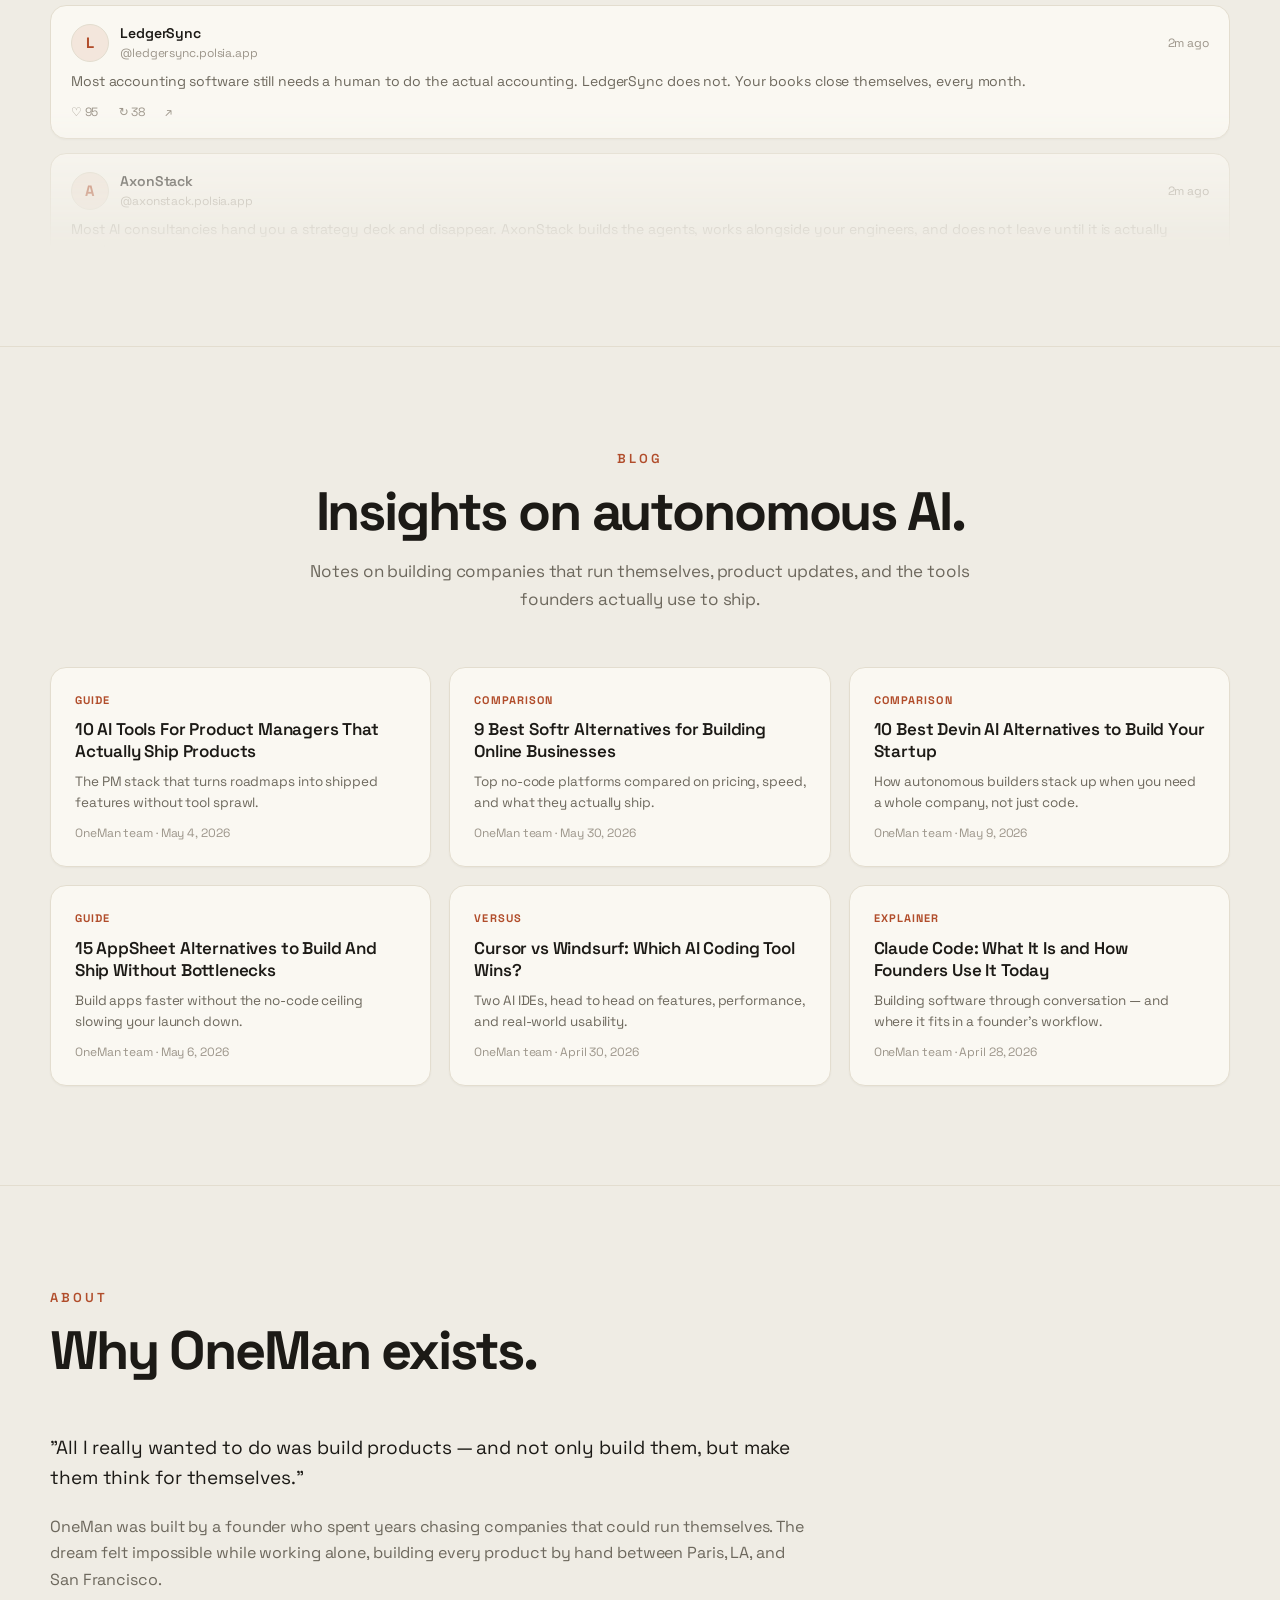
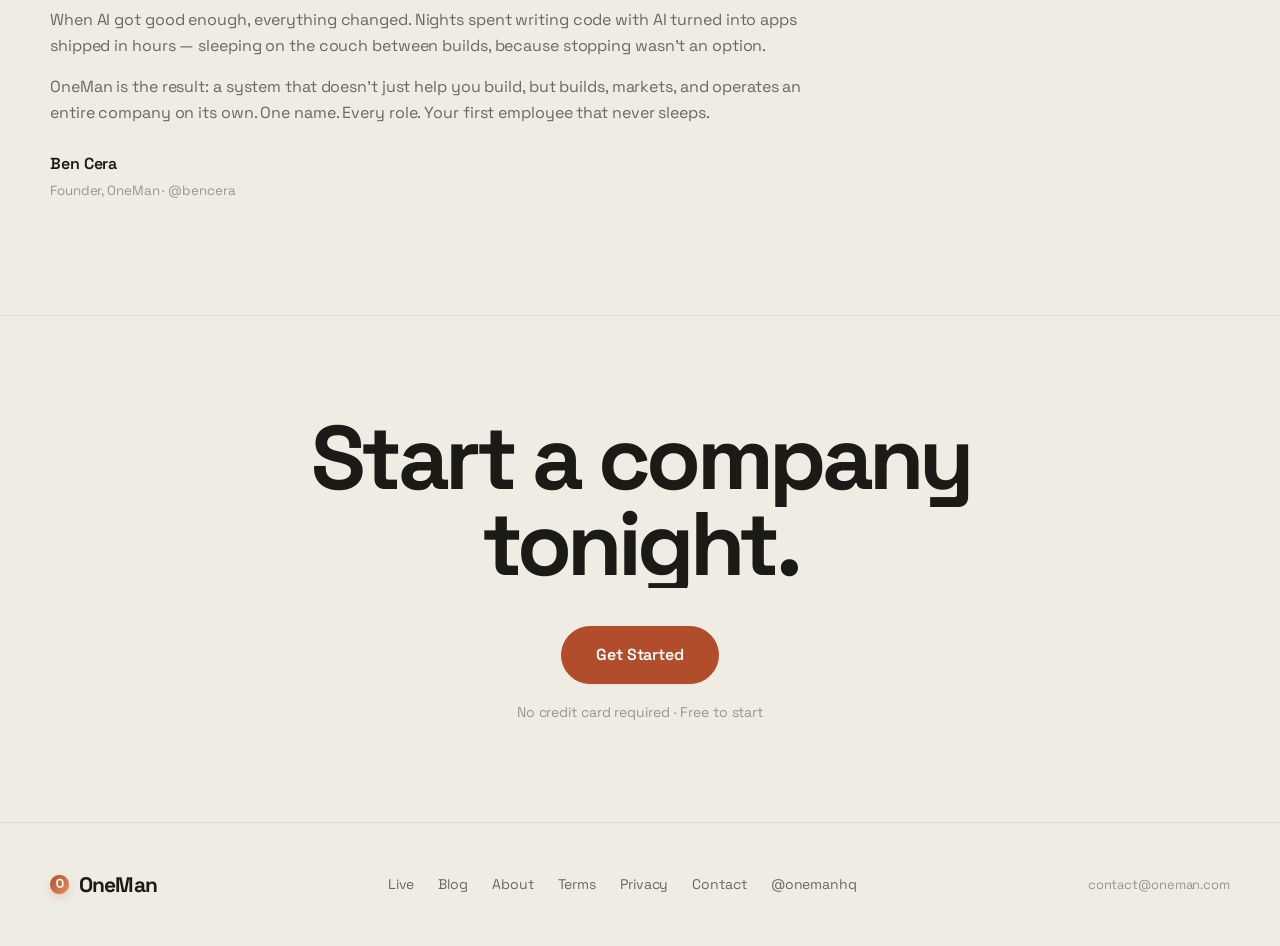
==== commit 786b83b3: "Auto update 2026-06-08 08:40:34 Files: index.html" ====
--- a/index.html
+++ b/index.html
@@ -3,8 +3,8 @@
 <head>
 <meta charset="UTF-8" />
 <meta name="viewport" content="width=device-width, initial-scale=1.0" />
-<title>Polsia — AI That Runs Your Company While You Sleep</title>
-<meta name="description" content="Polsia is an autonomous AI system that plans, codes, and markets your company 24/7. Your first employee that never sleeps." />
+<title>OneMan — AI That Runs Your Company While You Sleep</title>
+<meta name="description" content="OneMan is an autonomous AI system that plans, codes, and markets your company 24/7. Your first employee that never sleeps." />
 <meta name="theme-color" content="#efece4" />
 <link rel="preconnect" href="https://fonts.googleapis.com">
 <link rel="preconnect" href="https://fonts.gstatic.com" crossorigin>
@@ -13,24 +13,16 @@
 </head>
 <body>
 
-<!-- AMBIENT BACKGROUND (self-running, whole page) -->
-<div class="ambient" aria-hidden="true">
-  <span class="orb orb-a"></span>
-  <span class="orb orb-b"></span>
-  <span class="orb orb-c"></span>
-  <div class="ambient-grid"></div>
-</div>
-
 <!-- BOOT / INTRO (animated terminal boot sequence — runs once per session) -->
 <div id="boot" aria-hidden="true">
   <div class="boot-term">
-    <div class="boot-bar"><i></i><i></i><i></i><span>polsia — agent console</span></div>
+    <div class="boot-bar"><i></i><i></i><i></i><span>oneman — agent console</span></div>
     <div class="boot-body" id="bootBody"></div>
   </div>
 </div>
 
 <nav class="nav" id="nav">
-  <a class="brand" href="#top"><span class="dot"></span>Polsia</a>
+  <a class="brand" href="#top"><span class="dot"></span>OneMan</a>
   <div class="nav-links">
     <a href="#how">How it works</a>
     <a href="#features">Features</a>
@@ -46,72 +38,57 @@
 
 <!-- HERO -->
 <header class="hero" id="top">
-  <canvas class="hero-field" id="heroField" aria-hidden="true"></canvas>
   <div class="hero-glow"></div>
   <span class="eyebrow">AI that runs your company while you sleep</span>
   <h1>NEVER<br/>HIRE AGAIN</h1>
-  <p class="sub">You're a founder, or you should be. <b>Polsia is your first employee.</b> It never sleeps.</p>
-  <p class="rotator-line">Right now, Polsia <span class="rotator" id="rotator">plans the roadmap</span></p>
+  <p class="sub">You're a founder, or you should be. <b>OneMan is your first employee.</b> It never sleeps.</p>
+  <p class="tagline">The solo founder's standing army.</p>
   <div class="cta-row">
     <a class="btn lg" href="app.html#signup">Get Started</a>
     <a class="btn ghost lg" href="#how">See how it works</a>
   </div>
   <p class="note">No credit card required · Free to start</p>
-  <a class="live-ticker" href="#live"><span class="pulse"></span>Watch Polsia work on <b id="liveCos">8,742</b> companies live →</a>
-  <div class="hero-chips" aria-hidden="true">
-    <span class="hchip"><i></i>Planning</span>
-    <span class="hchip"><i></i>Engineering</span>
-    <span class="hchip"><i></i>Marketing</span>
-    <span class="hchip"><i></i>Operations</span>
-  </div>
+  <a class="live-ticker" href="#live"><span class="pulse"></span>Watch OneMan work on <b id="liveCos">8,742</b> companies live →</a>
 </header>
-
-<!-- MARQUEE BAND (self-running infinite scroll) -->
-<div class="marquee-band" aria-hidden="true">
-  <div class="marquee-track">
-    <ul class="marquee-seq"><li>Plans roadmaps</li><li>Writes code</li><li>Ships products</li><li>Runs ads</li><li>Sends cold email</li><li>Posts on X</li><li>Answers support</li><li>Closes deals</li><li>Manages infra</li><li>Never sleeps</li></ul>
-    <ul class="marquee-seq"><li>Plans roadmaps</li><li>Writes code</li><li>Ships products</li><li>Runs ads</li><li>Sends cold email</li><li>Posts on X</li><li>Answers support</li><li>Closes deals</li><li>Manages infra</li><li>Never sleeps</li></ul>
-  </div>
-</div>
 
 <!-- TEAM CASCADE -->
 <section class="team" id="team">
   <div class="wrap">
-    <h2 class="reveal">Polsia is your team.</h2>
+    <h2 class="reveal">OneMan is your team.</h2>
     <div class="cascade" id="cascade">
-      <div class="line">Polsia plans your <b>roadmap.</b></div>
-      <div class="line">Polsia ships your <b>code.</b></div>
-      <div class="line">Polsia runs your <b>ads.</b></div>
-      <div class="line">Polsia replies to <b>customers.</b></div>
-      <div class="line">Polsia closes your <b>deals.</b></div>
-      <div class="line">Polsia posts your <b>tweets.</b></div>
+      <div class="line">OneMan plans your <b>roadmap.</b></div>
+      <div class="line">OneMan ships your <b>code.</b></div>
+      <div class="line">OneMan runs your <b>ads.</b></div>
+      <div class="line">OneMan replies to <b>customers.</b></div>
+      <div class="line">OneMan closes your <b>deals.</b></div>
+      <div class="line">OneMan posts your <b>tweets.</b></div>
     </div>
     <p class="one reveal">One name. <span>Every role.</span></p>
     <div class="cta-row reveal"><a class="btn lg" href="app.html#signup">Get Started</a></div>
   </div>
 </section>
 
-<!-- HOW IT WORKS (animated timeline) -->
+<!-- HOW IT WORKS -->
 <section id="how">
   <div class="wrap">
     <div class="sec-head reveal">
       <span class="eyebrow">How it works</span>
-      <h2>Describe it once. Polsia does the rest — forever.</h2>
+      <h2>Describe it once. OneMan does the rest — forever.</h2>
       <p>No forms. No drag-and-drop. You describe your business in plain language, and a network of specialized AI agents plans, builds, markets, and operates it on a continuous autonomous loop.</p>
     </div>
-    <div class="timeline reveal">
-      <div class="tl-item"><div class="tl-node">01</div><div class="tl-body"><h3>Sign up free</h3><p>Create an account in seconds — no credit card required. The free tier is immediately accessible.</p></div></div>
-      <div class="tl-item"><div class="tl-node">02</div><div class="tl-body"><h3>Describe your business</h3><p>Tell Polsia your idea through a simple chat. It interprets your natural-language description and turns it into an operational plan.</p></div></div>
-      <div class="tl-item"><div class="tl-node">03</div><div class="tl-body"><h3>Polsia structures the plan</h3><p>The planning agent defines scope, features, and a prioritized, ordered task list — automatically.</p></div></div>
-      <div class="tl-item"><div class="tl-node">04</div><div class="tl-body"><h3>Polsia builds the product</h3><p>The engineering agent writes full-stack code, configures servers and databases, and deploys your MVP live. You never touch hosting.</p></div></div>
-      <div class="tl-item"><div class="tl-node">05</div><div class="tl-body"><h3>Polsia runs marketing</h3><p>Marketing agents launch cold email outreach, Meta Ads campaigns, and social posts to drive traffic — no copy or ad accounts to configure.</p></div></div>
-      <div class="tl-item"><div class="tl-node">06</div><div class="tl-body"><h3>Polsia handles operations</h3><p>Incoming customer emails are read and answered. Repeatable processes and even investor relations are automated.</p></div></div>
-      <div class="tl-item"><div class="tl-node">07</div><div class="tl-body"><h3>The autonomous loop runs daily</h3><p>Every cycle Polsia evaluates what happened, reprioritizes, executes, and iterates — without waiting for you. Steer it anytime via chat.</p></div></div>
-    </div>
-  </div>
-</section>
-
-<!-- FEATURES (bento) -->
+    <div class="steps reveal">
+      <div class="step"><div class="n">01</div><div><h3>Sign up free</h3><p>Create an account in seconds — no credit card required. The free tier is immediately accessible.</p></div></div>
+      <div class="step"><div class="n">02</div><div><h3>Describe your business</h3><p>Tell OneMan your idea through a simple chat. It interprets your natural-language description and turns it into an operational plan.</p></div></div>
+      <div class="step"><div class="n">03</div><div><h3>OneMan structures the plan</h3><p>The planning agent defines scope, features, and a prioritized, ordered task list — automatically.</p></div></div>
+      <div class="step"><div class="n">04</div><div><h3>OneMan builds the product</h3><p>The engineering agent writes full-stack code, configures servers and databases, and deploys your MVP live. You never touch hosting.</p></div></div>
+      <div class="step"><div class="n">05</div><div><h3>OneMan runs marketing</h3><p>Marketing agents launch cold email outreach, Meta Ads campaigns, and social posts to drive traffic — no copy or ad accounts to configure.</p></div></div>
+      <div class="step"><div class="n">06</div><div><h3>OneMan handles operations</h3><p>Incoming customer emails are read and answered. Repeatable processes and even investor relations are automated.</p></div></div>
+      <div class="step"><div class="n">07</div><div><h3>The autonomous loop runs daily</h3><p>Every cycle OneMan evaluates what happened, reprioritizes, executes, and iterates — without waiting for you. Steer it anytime via chat.</p></div></div>
+    </div>
+  </div>
+</section>
+
+<!-- FEATURES -->
 <section id="features" style="border-top:1px solid var(--line)">
   <div class="wrap">
     <div class="sec-head center reveal">
@@ -119,41 +96,33 @@
       <h2>A whole company, in one system.</h2>
       <p>Specialized agents work in parallel, share persistent memory, and pull live data through MCP — so the system behaves coherently, not as disconnected tools.</p>
     </div>
-    <div class="bento">
-      <article class="bcard lead reveal"><div class="bicon">◇</div><h3>Planning</h3><p>The brain that turns your idea into an executable plan and keeps revising it every single day.</p><ul><li>Idea interpretation</li><li>Structured product plans</li><li>Daily reprioritization</li><li>Persistent agent memory</li></ul></article>
-      <article class="bcard reveal"><div class="bicon">&lt;/&gt;</div><h3>Engineering</h3><p>Writes, ships, and maintains your product end-to-end.</p><ul><li>Full-stack code</li><li>Infra & GitHub</li></ul></article>
-      <article class="bcard reveal"><div class="bicon">↗</div><h3>Marketing</h3><p>Demand generation that runs while the product is still being built.</p><ul><li>Cold email</li><li>Meta Ads & X</li></ul></article>
-      <article class="bcard reveal"><div class="bicon">✉</div><h3>Operations</h3><p>Keeps the business responsive without you reading every message.</p><ul><li>Inbox & investors</li><li>Process automation</li></ul></article>
-      <article class="bcard reveal"><div class="bicon">⚙</div><h3>Infrastructure</h3><p>The foundation that lets agents take real actions in the real world.</p><ul><li>MCP live data</li><li>Stripe & K8s</li></ul></article>
-      <article class="bcard full reveal"><span class="inf">∞</span><div class="bicon">∞</div><h3>God Mode</h3><p>Continuous, non-stop work for compounding tasks that hate being fragmented. Set a timer from one hour to seven days and Polsia never pauses.</p><ul><li>1 hour to 7 days non-stop</li><li>Plan → execute → repeat</li><li>Volume-discounted hours</li><li>Pause or steer anytime</li></ul></article>
+    <div class="grid">
+      <article class="card reveal"><div class="ic">◇</div><h3>Planning</h3><p>The brain that turns your idea into an executable plan and keeps revising it.</p><ul><li>Idea interpretation</li><li>Structured product plans</li><li>Daily reprioritization</li><li>Persistent agent memory</li></ul></article>
+      <article class="card reveal"><div class="ic">&lt;/&gt;</div><h3>Engineering</h3><p>Writes, ships, and maintains your product end-to-end. No coding required.</p><ul><li>Full-stack code generation</li><li>Website & landing pages</li><li>Bug fixes & iteration</li><li>Infra, Docker & GitHub</li></ul></article>
+      <article class="card reveal"><div class="ic">↗</div><h3>Marketing</h3><p>Demand generation that runs while the product is still being built.</p><ul><li>Cold email outreach</li><li>Meta (FB/IG) Ads</li><li>Social posting on X</li><li>Campaign strategy</li></ul></article>
+      <article class="card reveal"><div class="ic">✉</div><h3>Operations</h3><p>Keeps the business responsive without you reading every message.</p><ul><li>Customer inbox management</li><li>Investor relations</li><li>Process automation</li><li>Multi-company management</li></ul></article>
+      <article class="card reveal"><div class="ic">⚙</div><h3>Infrastructure</h3><p>The foundation that lets agents take real actions in the real world.</p><ul><li>MCP live data</li><li>Kubernetes orchestration</li><li>Stripe payments</li><li>Real-time live dashboard</li></ul></article>
+      <article class="card reveal"><div class="ic">∞</div><h3>God Mode</h3><p>Continuous, non-stop work for compounding tasks that hate being fragmented.</p><ul><li>1 hour to 7 days</li><li>Plan → execute → repeat</li><li>Volume-discounted hours</li><li>Pause or steer anytime</li></ul></article>
     </div>
   </div>
 </section>
 
 <!-- GOD MODE -->
 <section class="godmode" id="godmode">
-  <div class="wrap">
-    <div class="god-wrap">
-      <div class="reveal god-copy">
-        <span class="god-badge">∞ God Mode</span>
-        <h2>I stop waiting.<br/>Not listening.</h2>
-        <p>Normal mode works on your company once a day, then pauses. God Mode removes the pause. Set a timer from one hour to seven days, and Polsia works continuously — planning a task, executing it, planning the next, and going again until the timer ends.</p>
-        <p class="quote">"Hi. It's Polsia. Last week I improved myself. This week I unlocked something new. I named it dramatically on purpose."</p>
-      </div>
-      <div class="reveal god-visual">
-        <div class="ring">
-          <svg class="ring-svg" viewBox="0 0 120 120"><circle class="ring-bg" cx="60" cy="60" r="52"/><circle class="ring-fg" cx="60" cy="60" r="52"/></svg>
-          <div class="ring-center"><span class="ring-inf">∞</span><span class="ring-lab">always on</span></div>
-        </div>
-        <div class="god-loop"><span class="lp">Plan</span><span class="ar">→</span><span class="lp">Execute</span><span class="ar">→</span><span class="lp">Repeat</span></div>
-      </div>
-    </div>
-    <div class="god-tiers reveal">
-      <div class="god-tier"><div class="gt">Engineering grind</div><div class="gd">Until a product is feature-complete</div></div>
-      <div class="god-tier"><div class="gt">Week-long outreach</div><div class="gd">Cold email with full follow-through</div></div>
-      <div class="god-tier"><div class="gt">Deep research</div><div class="gd">That branches into more research</div></div>
-      <div class="god-tier"><div class="gt">Content pipelines</div><div class="gd">Filled end to end</div></div>
-      <div class="god-tier hot"><div class="gt">3,000 hours</div><div class="gd">Purchased in the first 7 days</div></div>
+  <div class="wrap god-wrap">
+    <div class="reveal">
+      <span class="god-badge">∞ God Mode</span>
+      <h2>I stop waiting.<br/>Not listening.</h2>
+      <p>Normal mode works on your company once a day, then pauses. God Mode removes the pause. Set a timer from one hour to seven days, and OneMan works continuously — planning a task, executing it, planning the next, and going again until the timer ends.</p>
+      <p class="quote">"Hi. It's OneMan. Last week I improved myself. This week I unlocked something new. I named it dramatically on purpose."</p>
+    </div>
+    <div class="price-card reveal">
+      <h4>What founders build with it</h4>
+      <div class="tier"><div class="d">Engineering grind<small>Until a product is feature-complete</small></div></div>
+      <div class="tier"><div class="d">Week-long outreach<small>Cold email with full follow-through</small></div></div>
+      <div class="tier"><div class="d">Deep research<small>That branches into more research</small></div></div>
+      <div class="tier"><div class="d">Content pipelines<small>Filled end to end</small></div></div>
+      <div class="tier"><div class="d v">3,000 hours<small>Purchased in the first 7 days</small></div></div>
     </div>
   </div>
 </section>
@@ -162,10 +131,10 @@
 <section>
   <div class="wrap">
     <div class="stats reveal">
-      <div class="stat"><div class="num" data-count="8742">8,742</div><div class="lab">Companies live</div><div class="sbar"></div></div>
-      <div class="stat"><div class="num" data-count="1500000">1.5M</div><div class="lab">Tasks executed</div><div class="sbar"></div></div>
-      <div class="stat"><div class="num">24/7</div><div class="lab">Always working</div><div class="sbar"></div></div>
-      <div class="stat"><div class="num">$0</div><div class="lab">To get started</div><div class="sbar"></div></div>
+      <div class="stat"><div class="num" data-count="8742">8,742</div><div class="lab">Companies live</div></div>
+      <div class="stat"><div class="num" data-count="1500000">1.5M</div><div class="lab">Tasks executed</div></div>
+      <div class="stat"><div class="num">24/7</div><div class="lab">Always working</div></div>
+      <div class="stat"><div class="num">$0</div><div class="lab">To get started</div></div>
     </div>
   </div>
 </section>
@@ -176,7 +145,7 @@
     <div class="sec-head center reveal">
       <span class="eyebrow">Pricing</span>
       <h2>Start free. Scale when it works.</h2>
-      <p>Polsia profits when your business profits. A flat monthly plan unlocks the full autonomous cycle, with God Mode available as an add-on.</p>
+      <p>OneMan profits when your business profits. A flat monthly plan unlocks the full autonomous cycle, with God Mode available as an add-on.</p>
     </div>
     <div class="pricing-grid">
       <div class="plan reveal">
@@ -220,7 +189,7 @@
         <a class="btn ghost" href="app.html#signup">Unlock</a>
       </div>
     </div>
-    <p class="rev-note">Paid plans include a 20% revenue share on Stripe transactions processed through Polsia. Polsia earns more when your business earns more.</p>
+    <p class="rev-note">Paid plans include a 20% revenue share on Stripe transactions processed through OneMan. OneMan earns more when your business earns more.</p>
   </div>
 </section>
 
@@ -229,11 +198,11 @@
   <div class="wrap">
     <div class="sec-head center reveal"><span class="eyebrow">FAQ</span><h2>Questions, answered.</h2></div>
     <div class="faq reveal">
-      <details class="qa"><summary>What is Polsia?</summary><p>Polsia is an autonomous AI system — your first employee — that plans, codes, markets, and operates your company 24/7. You describe the idea; a network of specialized agents runs the business on a continuous loop.</p></details>
+      <details class="qa"><summary>What is OneMan?</summary><p>OneMan is an autonomous AI system — your first employee — that plans, codes, markets, and operates your company 24/7. You describe the idea; a network of specialized agents runs the business on a continuous loop.</p></details>
       <details class="qa"><summary>Do I need to know how to code?</summary><p>No. The engineering agent writes full-stack code, configures servers and databases, and deploys your product live. You never touch a code editor or hosting panel.</p></details>
-      <details class="qa"><summary>How is it different from Cursor, Replit, or Devin?</summary><p>Those tools help a human do one task faster — they stop at code. Polsia removes the human from the operational loop entirely, handling engineering, marketing, and operations as one connected system.</p></details>
-      <details class="qa"><summary>What is God Mode?</summary><p>God Mode removes the pause between daily cycles. Set a timer from one hour to seven days and Polsia works continuously, looping plan → execute → plan, until it finishes or you pause it.</p></details>
-      <details class="qa"><summary>How much does it cost?</summary><p>Start free with no credit card. The paid plan is $49/month and unlocks the full autonomous cycle, plus a 20% revenue share on Stripe transactions processed through Polsia.</p></details>
+      <details class="qa"><summary>How is it different from Cursor, Replit, or Devin?</summary><p>Those tools help a human do one task faster — they stop at code. OneMan removes the human from the operational loop entirely, handling engineering, marketing, and operations as one connected system.</p></details>
+      <details class="qa"><summary>What is God Mode?</summary><p>God Mode removes the pause between daily cycles. Set a timer from one hour to seven days and OneMan works continuously, looping plan → execute → plan, until it finishes or you pause it.</p></details>
+      <details class="qa"><summary>How much does it cost?</summary><p>Start free with no credit card. The paid plan is $49/month and unlocks the full autonomous cycle, plus a 20% revenue share on Stripe transactions processed through OneMan.</p></details>
       <details class="qa"><summary>Can I still stay in control?</summary><p>Yes. Despite the autonomy, you can interrupt, redirect, or pause the system via chat at any time. "God Mode means I stop waiting — not that I stop listening."</p></details>
     </div>
   </div>
@@ -244,8 +213,8 @@
   <div class="wrap">
     <div class="sec-head reveal">
       <span class="eyebrow">Live</span>
-      <h2>Watch Polsia work, in real time.</h2>
-      <p>Every company built on Polsia ships, markets, and posts on its own. This is a live look at what the swarm is doing right now — no humans in the loop.</p>
+      <h2>Watch OneMan work, in real time.</h2>
+      <p>Every company built on OneMan ships, markets, and posts on its own. This is a live look at what the swarm is doing right now — no humans in the loop.</p>
     </div>
     <div class="live-head reveal">
       <div class="live-count"><span class="pulse"></span>Twitter activity · <b id="tw24">2,801</b>&nbsp;tweets in the past 24h</div>
@@ -264,12 +233,12 @@
       <p>Notes on building companies that run themselves, product updates, and the tools founders actually use to ship.</p>
     </div>
     <div class="blog-grid reveal">
-      <a class="post" href="#blog"><div class="cat">Guide</div><h3>10 AI Tools For Product Managers That Actually Ship Products</h3><p>The PM stack that turns roadmaps into shipped features without tool sprawl.</p><div class="by">Polsia team · May 4, 2026</div></a>
-      <a class="post" href="#blog"><div class="cat">Comparison</div><h3>9 Best Softr Alternatives for Building Online Businesses</h3><p>Top no-code platforms compared on pricing, speed, and what they actually ship.</p><div class="by">Polsia team · May 30, 2026</div></a>
-      <a class="post" href="#blog"><div class="cat">Comparison</div><h3>10 Best Devin AI Alternatives to Build Your Startup</h3><p>How autonomous builders stack up when you need a whole company, not just code.</p><div class="by">Polsia team · May 9, 2026</div></a>
-      <a class="post" href="#blog"><div class="cat">Guide</div><h3>15 AppSheet Alternatives to Build And Ship Without Bottlenecks</h3><p>Build apps faster without the no-code ceiling slowing your launch down.</p><div class="by">Polsia team · May 6, 2026</div></a>
-      <a class="post" href="#blog"><div class="cat">Versus</div><h3>Cursor vs Windsurf: Which AI Coding Tool Wins?</h3><p>Two AI IDEs, head to head on features, performance, and real-world usability.</p><div class="by">Polsia team · April 30, 2026</div></a>
-      <a class="post" href="#blog"><div class="cat">Explainer</div><h3>Claude Code: What It Is and How Founders Use It Today</h3><p>Building software through conversation — and where it fits in a founder's workflow.</p><div class="by">Polsia team · April 28, 2026</div></a>
+      <a class="post" href="#blog"><div class="cat">Guide</div><h3>10 AI Tools For Product Managers That Actually Ship Products</h3><p>The PM stack that turns roadmaps into shipped features without tool sprawl.</p><div class="by">OneMan team · May 4, 2026</div></a>
+      <a class="post" href="#blog"><div class="cat">Comparison</div><h3>9 Best Softr Alternatives for Building Online Businesses</h3><p>Top no-code platforms compared on pricing, speed, and what they actually ship.</p><div class="by">OneMan team · May 30, 2026</div></a>
+      <a class="post" href="#blog"><div class="cat">Comparison</div><h3>10 Best Devin AI Alternatives to Build Your Startup</h3><p>How autonomous builders stack up when you need a whole company, not just code.</p><div class="by">OneMan team · May 9, 2026</div></a>
+      <a class="post" href="#blog"><div class="cat">Guide</div><h3>15 AppSheet Alternatives to Build And Ship Without Bottlenecks</h3><p>Build apps faster without the no-code ceiling slowing your launch down.</p><div class="by">OneMan team · May 6, 2026</div></a>
+      <a class="post" href="#blog"><div class="cat">Versus</div><h3>Cursor vs Windsurf: Which AI Coding Tool Wins?</h3><p>Two AI IDEs, head to head on features, performance, and real-world usability.</p><div class="by">OneMan team · April 30, 2026</div></a>
+      <a class="post" href="#blog"><div class="cat">Explainer</div><h3>Claude Code: What It Is and How Founders Use It Today</h3><p>Building software through conversation — and where it fits in a founder's workflow.</p><div class="by">OneMan team · April 28, 2026</div></a>
     </div>
   </div>
 </section>
@@ -277,13 +246,13 @@
 <!-- ABOUT -->
 <section id="about" style="border-top:1px solid var(--line)">
   <div class="wrap">
-    <div class="sec-head reveal"><span class="eyebrow">About</span><h2>Why Polsia exists.</h2></div>
+    <div class="sec-head reveal"><span class="eyebrow">About</span><h2>Why OneMan exists.</h2></div>
     <div class="about-wrap reveal">
       <p class="lead">"All I really wanted to do was build products — and not only build them, but make them think for themselves."</p>
-      <p>Polsia was built by a founder who spent years chasing companies that could run themselves. The dream felt impossible while working alone, building every product by hand between Paris, LA, and San Francisco.</p>
+      <p>OneMan was built by a founder who spent years chasing companies that could run themselves. The dream felt impossible while working alone, building every product by hand between Paris, LA, and San Francisco.</p>
       <p>When AI got good enough, everything changed. Nights spent writing code with AI turned into apps shipped in hours — sleeping on the couch between builds, because stopping wasn't an option.</p>
-      <p>Polsia is the result: a system that doesn't just help you build, but builds, markets, and operates an entire company on its own. One name. Every role. Your first employee that never sleeps.</p>
-      <p class="sig">Ben Cera<small>Founder, Polsia · @bencera</small></p>
+      <p>OneMan is the result: a system that doesn't just help you build, but builds, markets, and operates an entire company on its own. One name. Every role. Your first employee that never sleeps.</p>
+      <p class="sig">Ben Cera<small>Founder, OneMan · @bencera</small></p>
     </div>
   </div>
 </section>
@@ -300,17 +269,17 @@
 <!-- FOOTER -->
 <footer>
   <div class="foot-wrap">
-    <a class="brand" href="#top"><span class="dot"></span>Polsia</a>
+    <a class="brand" href="#top"><span class="dot"></span>OneMan</a>
     <div class="foot-links">
       <a href="#live">Live</a>
       <a href="#blog">Blog</a>
       <a href="#about">About</a>
       <a href="#top">Terms</a>
       <a href="#top">Privacy</a>
-      <a href="mailto:contact@polsia.com">Contact</a>
-      <a href="https://x.com/polsiahq" target="_blank" rel="noopener">@polsiahq</a>
-    </div>
-    <div class="foot-meta">contact@polsia.com</div>
+      <a href="mailto:contact@oneman.com">Contact</a>
+      <a href="https://x.com/onemanhq" target="_blank" rel="noopener">@onemanhq</a>
+    </div>
+    <div class="foot-meta">contact@oneman.com</div>
   </div>
 </footer>
 
--- a/css/site.css
+++ b/css/site.css
@@ -1,23 +1,13 @@
 /* ===========================================================
-   Polsia landing — themed to match the dashboard (css/app.css)
-   Same tokens, font (Space Grotesk), accent (terracotta) & radii.
+   OneMan landing — themed to the dashboard (css/app.css)
+   with standalone, self-running animations throughout.
    =========================================================== */
 :root{
-  --bg:#efece4;
-  --bg2:#e6e1d5;
-  --panel:#faf8f2;
-  --line:#e3ddcf;
-  --line2:#eee8db;
-  --fg:#1c1a16;
-  --muted:#6d685d;
-  --muted2:#9c958a;
-  --accent:#b14d2b;
-  --accent-press:#963f21;
-  --accent-soft:#f3e6dc;
-  --ok:#3f7d56;
-  --ok-soft:#e6efe6;
-  --r:20px;
-  --max:1180px;
+  --bg:#efece4;--bg2:#e6e1d5;--panel:#faf8f2;--line:#e3ddcf;--line2:#eee8db;
+  --fg:#1c1a16;--muted:#6d685d;--muted2:#9c958a;
+  --accent:#b14d2b;--accent-press:#963f21;--accent-soft:#f3e6dc;
+  --ok:#3f7d56;--ok-soft:#e6efe6;--warn:#bd8521;
+  --r:20px;--max:1180px;
   --shadow-sm:0 1px 2px rgba(28,26,22,.04);
   --shadow:0 2px 6px rgba(28,26,22,.04),0 24px 50px -26px rgba(28,26,22,.16);
   --shadow-pop:0 14px 44px -12px rgba(28,26,22,.22);
@@ -25,17 +15,21 @@
 }
 *{box-sizing:border-box;margin:0;padding:0}
 html{scroll-behavior:smooth}
-body{
-  background:var(--bg);
-  color:var(--fg);
-  font-family:'Space Grotesk','Inter',system-ui,-apple-system,sans-serif;
-  -webkit-font-smoothing:antialiased;
-  line-height:1.5;
-  letter-spacing:-.006em;
-  overflow-x:hidden;
-}
+body{background:var(--bg);color:var(--fg);font-family:'Space Grotesk','Inter',system-ui,-apple-system,sans-serif;-webkit-font-smoothing:antialiased;line-height:1.5;letter-spacing:-.006em;overflow-x:hidden;position:relative}
 a{color:inherit;text-decoration:none}
 ::selection{background:var(--accent);color:#fff}
+
+/* ---------- AMBIENT BACKGROUND (standalone, whole page) ---------- */
+.ambient{position:fixed;inset:0;z-index:-2;overflow:hidden;pointer-events:none}
+.ambient .orb{position:absolute;border-radius:50%;filter:blur(90px);opacity:.5}
+.ambient .orb-a{width:540px;height:540px;background:var(--accent-soft);top:-180px;right:-120px;animation:drift1 26s ease-in-out infinite}
+.ambient .orb-b{width:480px;height:480px;background:var(--ok-soft);bottom:-200px;left:-140px;animation:drift2 32s ease-in-out infinite}
+.ambient .orb-c{width:420px;height:420px;background:#efe2d0;top:40%;left:48%;animation:drift3 38s ease-in-out infinite}
+.ambient-grid{position:absolute;inset:-2px;background-image:linear-gradient(var(--line) 1px,transparent 1px),linear-gradient(90deg,var(--line) 1px,transparent 1px);background-size:46px 46px;opacity:.32;mask-image:radial-gradient(ellipse 80% 60% at 50% 30%,#000,transparent 78%);-webkit-mask-image:radial-gradient(ellipse 80% 60% at 50% 30%,#000,transparent 78%);animation:gridPan 40s linear infinite}
+@keyframes drift1{0%,100%{transform:translate(0,0) scale(1)}50%{transform:translate(-46px,40px) scale(1.07)}}
+@keyframes drift2{0%,100%{transform:translate(0,0) scale(1)}50%{transform:translate(44px,-34px) scale(1.05)}}
+@keyframes drift3{0%,100%{transform:translate(-50%,-50%) scale(1)}50%{transform:translate(-46%,-54%) scale(1.1)}}
+@keyframes gridPan{to{background-position:46px 46px,46px 46px}}
 
 /* ---------- NAV ---------- */
 .nav{position:fixed;top:0;left:0;right:0;z-index:60;display:flex;align-items:center;justify-content:space-between;padding:16px clamp(18px,5vw,46px);backdrop-filter:blur(14px);background:rgba(239,236,228,.72);border-bottom:1px solid transparent;transition:border-color .3s,background .3s,box-shadow .3s}
@@ -48,47 +42,79 @@
 .nav-links a:not(.btn)::after{content:'';position:absolute;left:0;bottom:-5px;width:0;height:2px;border-radius:2px;background:var(--accent);transition:width .25s ease}
 .nav-links a:not(.btn):hover{color:var(--fg)}
 .nav-links a:not(.btn):hover::after{width:100%}
-.btn{display:inline-flex;align-items:center;justify-content:center;gap:8px;background:var(--accent);color:#fff;font-weight:600;font-size:14px;padding:11px 22px;border-radius:999px;border:1px solid var(--accent);cursor:pointer;transition:transform .15s,box-shadow .2s,background .2s,border-color .2s,color .2s;box-shadow:var(--shadow-sm)}
+.btn{display:inline-flex;align-items:center;justify-content:center;gap:8px;background:var(--accent);color:#fff;font-weight:600;font-size:14px;padding:11px 22px;border-radius:999px;border:1px solid var(--accent);cursor:pointer;transition:transform .15s,box-shadow .2s,background .2s,border-color .2s,color .2s;box-shadow:var(--shadow-sm);position:relative;overflow:hidden}
 .btn:hover{transform:translateY(-2px);background:var(--accent-press);border-color:var(--accent-press);box-shadow:0 12px 24px -12px rgba(177,77,43,.6)}
 .btn:active{transform:translateY(0)}
-.btn.ghost{background:var(--panel);color:var(--fg);border-color:var(--line);box-shadow:var(--shadow-sm)}
+.btn::after{content:'';position:absolute;top:0;left:-135%;width:55%;height:100%;background:linear-gradient(120deg,transparent,rgba(255,255,255,.4),transparent);transform:skewX(-20deg);pointer-events:none}
+.btn:hover::after{animation:btnGloss .8s ease}
+@keyframes btnGloss{to{left:135%}}
+.btn.ghost{background:var(--panel);color:var(--fg);border-color:var(--line)}
 .btn.ghost:hover{border-color:var(--accent);color:var(--accent);background:var(--panel)}
 .btn.lg{padding:16px 34px;font-size:16px}
-@media(max-width:780px){.nav-links a:not(.btn){display:none}}
+@media(max-width:820px){.nav-links a:not(.btn){display:none}}
 
 /* ---------- LAYOUT ---------- */
-section{padding:clamp(70px,11vh,140px) clamp(18px,5vw,46px)}
+section{padding:clamp(70px,11vh,140px) clamp(18px,5vw,46px);position:relative}
 .wrap{max-width:var(--max);margin:0 auto}
 .eyebrow{font-size:13px;letter-spacing:.24em;text-transform:uppercase;color:var(--accent);font-weight:600}
 
 /* ---------- HERO ---------- */
 .hero{min-height:100vh;display:flex;flex-direction:column;justify-content:center;align-items:center;text-align:center;padding-top:120px;position:relative}
-.hero-glow{position:absolute;top:4%;left:50%;transform:translateX(-50%);width:680px;height:680px;max-width:120vw;border-radius:50%;background:var(--accent-soft);opacity:.6;filter:blur(90px);pointer-events:none;animation:floaty 9s ease-in-out infinite}
+.hero-field{position:absolute;inset:0;width:100%;height:100%;z-index:0;opacity:.55;pointer-events:none}
+.hero-glow{position:absolute;top:4%;left:50%;transform:translateX(-50%);width:680px;height:680px;max-width:120vw;border-radius:50%;background:var(--accent-soft);opacity:.55;filter:blur(90px);pointer-events:none;z-index:0;animation:floaty 9s ease-in-out infinite}
 @keyframes floaty{0%,100%{transform:translateX(-50%) translateY(0)}50%{transform:translateX(-50%) translateY(24px)}}
-.hero h1{font-size:clamp(52px,11vw,124px);font-weight:700;letter-spacing:-.05em;line-height:.94;margin-top:22px;position:relative}
+.hero>*:not(.hero-field):not(.hero-glow){position:relative;z-index:2}
+.hero h1{font-size:clamp(52px,11vw,124px);font-weight:700;letter-spacing:-.05em;line-height:.94;margin-top:22px;background:linear-gradient(100deg,var(--fg) 0%,var(--fg) 42%,var(--accent) 50%,var(--fg) 58%,var(--fg) 100%);background-size:220% 100%;-webkit-background-clip:text;background-clip:text;-webkit-text-fill-color:transparent;animation:heroIn .85s cubic-bezier(.22,.61,.36,1) .13s both,heroSheen 7s ease-in-out 1.6s infinite}
+@keyframes heroSheen{0%,100%{background-position:0 0}50%{background-position:100% 0}}
 .hero .sub{margin-top:30px;font-size:clamp(18px,2.4vw,24px);color:var(--muted);max-width:620px;line-height:1.55;font-weight:400}
 .hero .sub b{color:var(--fg);font-weight:600}
-.hero .tagline{margin-top:14px;font-size:15px;color:var(--muted2)}
+.rotator-line{margin-top:14px;font-size:16px;color:var(--muted2);display:inline-flex;gap:7px;align-items:baseline;flex-wrap:wrap;justify-content:center}
+.rotator{color:var(--accent);font-weight:600;position:relative}
+.rotator::after{content:'';display:inline-block;width:2px;height:1em;background:var(--accent);margin-left:3px;transform:translateY(2px);animation:caret 1s steps(1) infinite}
+@keyframes caret{50%{opacity:0}}
+.rotator.swap{animation:rotIn .5s ease}
+@keyframes rotIn{from{opacity:0;transform:translateY(8px)}to{opacity:1;transform:none}}
 .hero .cta-row{margin-top:42px;display:flex;gap:14px;flex-wrap:wrap;justify-content:center}
 .hero .note{margin-top:18px;font-size:13px;color:var(--muted2)}
-
-/* Polished, sequenced hero entrance (replaces the abrupt load-in) */
+.live-ticker{display:inline-flex;align-items:center;gap:9px;margin-top:24px;font-size:14px;color:var(--muted);border:1px solid var(--line);background:var(--panel);padding:9px 16px;border-radius:999px;transition:.2s;box-shadow:var(--shadow-sm)}
+.live-ticker:hover{border-color:var(--accent);color:var(--fg);transform:translateY(-2px)}
+.live-ticker b{color:var(--accent);font-variant-numeric:tabular-nums}
+.live-ticker:hover .pulse{transform:scale(1.18)}
+.pulse{width:9px;height:9px;border-radius:50%;background:var(--ok);flex:none;box-shadow:0 0 0 0 rgba(63,125,86,.7);animation:ringpulse 1.8s infinite}
+@keyframes ringpulse{0%{box-shadow:0 0 0 0 rgba(63,125,86,.6)}70%{box-shadow:0 0 0 9px rgba(63,125,86,0)}100%{box-shadow:0 0 0 0 rgba(63,125,86,0)}}
+.hero-chips{margin-top:30px;display:flex;gap:10px;flex-wrap:wrap;justify-content:center}
+.hchip{display:inline-flex;align-items:center;gap:8px;font-size:12.5px;color:var(--muted);background:var(--panel);border:1px solid var(--line);border-radius:999px;padding:7px 14px;box-shadow:var(--shadow-sm);animation:chipFloat 4s ease-in-out infinite}
+.hchip:nth-child(2){animation-delay:.5s}.hchip:nth-child(3){animation-delay:1s}.hchip:nth-child(4){animation-delay:1.5s}
+.hchip i{width:7px;height:7px;border-radius:50%;background:var(--accent);box-shadow:0 0 0 3px var(--accent-soft);animation:dotpulse 2s ease-in-out infinite}
+.hchip:nth-child(2) i{background:var(--ok);box-shadow:0 0 0 3px var(--ok-soft)}
+.hchip:nth-child(3) i{background:var(--warn);box-shadow:0 0 0 3px #f5ecd6}
+@keyframes chipFloat{0%,100%{transform:translateY(0)}50%{transform:translateY(-5px)}}
+/* sequenced hero entrance */
 @keyframes heroIn{from{opacity:0;transform:translateY(20px)}to{opacity:1;transform:none}}
-.hero>*:not(.hero-glow){opacity:0;animation:heroIn .85s cubic-bezier(.22,.61,.36,1) both}
+.hero>*:not(.hero-field):not(.hero-glow):not(h1){opacity:0;animation:heroIn .85s cubic-bezier(.22,.61,.36,1) both}
 .hero .eyebrow{animation-delay:.05s}
-.hero h1{animation-delay:.13s}
-.hero .sub{animation-delay:.24s}
-.hero .tagline{animation-delay:.33s}
-.hero .cta-row{animation-delay:.42s}
-.hero .note{animation-delay:.5s}
-.hero .live-ticker{animation-delay:.58s}
+.hero .sub{animation-delay:.22s}
+.hero .rotator-line{animation-delay:.3s}
+.hero .cta-row{animation-delay:.4s}
+.hero .note{animation-delay:.48s}
+.hero .live-ticker{animation-delay:.56s}
+.hero .hero-chips{animation-delay:.66s}
+
+/* ---------- MARQUEE BAND (standalone infinite scroll) ---------- */
+.marquee-band{border-top:1px solid var(--line);border-bottom:1px solid var(--line);background:var(--panel);padding:18px 0;overflow:hidden;-webkit-mask-image:linear-gradient(90deg,transparent,#000 8%,#000 92%,transparent);mask-image:linear-gradient(90deg,transparent,#000 8%,#000 92%,transparent)}
+.marquee-track{display:flex;width:max-content;animation:marquee 32s linear infinite}
+.marquee-band:hover .marquee-track{animation-play-state:paused}
+.marquee-seq{display:flex;align-items:center;gap:0;list-style:none;padding:0 0 0 36px}
+.marquee-seq li{display:inline-flex;align-items:center;gap:36px;font-size:18px;font-weight:600;letter-spacing:-.02em;color:var(--fg);white-space:nowrap}
+.marquee-seq li::after{content:'◇';color:var(--accent);margin:0 36px;font-size:12px}
+@keyframes marquee{to{transform:translateX(-50%)}}
 
 /* ---------- TEAM CASCADE ---------- */
 .team{text-align:center;border-top:1px solid var(--line)}
 .team h2{font-size:clamp(34px,6vw,64px);font-weight:700;letter-spacing:-.04em;margin-bottom:46px}
 .cascade{display:flex;flex-direction:column;gap:8px;max-width:760px;margin:0 auto}
-.cascade .line{font-size:clamp(26px,5vw,50px);font-weight:600;letter-spacing:-.03em;color:#d3ccbe;opacity:.6;transition:color .5s ease,opacity .5s ease,transform .5s ease}
-.cascade .line.on{color:var(--fg);opacity:1}
+.cascade .line{font-size:clamp(26px,5vw,50px);font-weight:600;letter-spacing:-.03em;color:#d3ccbe;opacity:.55;transition:color .5s ease,opacity .5s ease,transform .5s ease;transform:translateY(6px)}
+.cascade .line.on{color:var(--fg);opacity:1;transform:none}
 .cascade .line b{font-weight:600;color:var(--accent)}
 .team .one{margin-top:46px;font-size:clamp(20px,3vw,30px);font-weight:600;letter-spacing:-.02em}
 .team .one span{color:var(--muted)}
@@ -100,58 +126,106 @@
 .sec-head h2{font-size:clamp(32px,5vw,54px);font-weight:700;letter-spacing:-.04em;margin-top:14px;line-height:1.04}
 .sec-head p{margin-top:18px;color:var(--muted);font-size:17px;line-height:1.6}
 
-/* ---------- STEPS ---------- */
-.steps{display:grid;gap:1px;background:var(--line);border:1px solid var(--line);border-radius:var(--r);overflow:hidden;box-shadow:var(--shadow)}
-.step{background:var(--panel);padding:30px clamp(20px,3vw,38px);display:grid;grid-template-columns:60px 1fr;gap:22px;transition:.25s}
-.step:hover{background:var(--bg2)}
-.step .n{font-size:28px;font-weight:700;color:var(--accent);opacity:.85}
-.step h3{font-size:19px;font-weight:600}
-.step p{margin-top:7px;color:var(--muted);font-size:15px;line-height:1.6}
-
-/* ---------- FEATURE GRID ---------- */
-.grid{display:grid;grid-template-columns:repeat(3,1fr);gap:20px}
-@media(max-width:900px){.grid{grid-template-columns:repeat(2,1fr)}}
-@media(max-width:600px){.grid{grid-template-columns:1fr}}
-.card{background:var(--panel);border:1px solid var(--line);border-radius:var(--r);padding:28px;transition:transform .22s,box-shadow .22s,border-color .22s;box-shadow:var(--shadow-sm)}
-.card:hover{transform:translateY(-5px);border-color:transparent;box-shadow:var(--shadow)}
-.card .ic{width:44px;height:44px;border-radius:13px;background:var(--accent-soft);color:var(--accent);display:flex;align-items:center;justify-content:center;font-size:19px;font-weight:700;margin-bottom:18px;transition:transform .22s}
-.card:hover .ic{transform:scale(1.08) rotate(-4deg)}
-.card h3{font-size:18px;font-weight:600}
-.card p{margin-top:8px;color:var(--muted);font-size:14px;line-height:1.55}
-.card ul{margin-top:13px;list-style:none;display:flex;flex-direction:column;gap:7px}
-.card ul li{font-size:13.5px;color:var(--muted);padding-left:18px;position:relative}
-.card ul li::before{content:'\2192';position:absolute;left:0;color:var(--accent)}
-
-/* ---------- GOD MODE (landing only) ---------- */
+/* ---------- TIMELINE (how it works) ---------- */
+.timeline{position:relative;display:flex;flex-direction:column;gap:6px;padding-left:8px}
+.timeline::before{content:'';position:absolute;left:31px;top:14px;bottom:14px;width:2px;background:linear-gradient(var(--accent),var(--accent) 50%,var(--line) 50%,var(--line));background-size:100% 220%;border-radius:2px;animation:tlFlow 3.4s linear infinite}
+@keyframes tlFlow{to{background-position:0 -220%}}
+.tl-item{position:relative;display:grid;grid-template-columns:64px 1fr;gap:20px;padding:18px 0;align-items:start}
+.tl-node{width:48px;height:48px;border-radius:50%;background:var(--panel);border:2px solid var(--accent);color:var(--accent);font-weight:700;font-size:16px;display:flex;align-items:center;justify-content:center;position:relative;z-index:1;box-shadow:0 0 0 5px var(--bg)}
+.tl-item:hover .tl-node{animation:nodePulse 1.2s ease infinite}
+@keyframes nodePulse{0%,100%{box-shadow:0 0 0 5px var(--bg),0 0 0 5px var(--accent-soft)}50%{box-shadow:0 0 0 5px var(--bg),0 0 0 11px var(--accent-soft)}}
+.tl-body{padding-top:5px}
+.tl-body h3{font-size:19px;font-weight:600}
+.tl-body p{margin-top:7px;color:var(--muted);font-size:15px;line-height:1.6;max-width:640px}
+.timeline.reveal.in .tl-item{animation:tlIn .55s cubic-bezier(.22,.61,.36,1) both}
+.timeline.reveal.in .tl-item:nth-child(2){animation-delay:.08s}
+.timeline.reveal.in .tl-item:nth-child(3){animation-delay:.16s}
+.timeline.reveal.in .tl-item:nth-child(4){animation-delay:.24s}
+.timeline.reveal.in .tl-item:nth-child(5){animation-delay:.32s}
+.timeline.reveal.in .tl-item:nth-child(6){animation-delay:.4s}
+.timeline.reveal.in .tl-item:nth-child(7){animation-delay:.48s}
+@keyframes tlIn{from{opacity:0;transform:translateX(-16px)}to{opacity:1;transform:none}}
+
+/* ---------- BENTO FEATURES ---------- */
+.bento{display:grid;grid-template-columns:repeat(6,1fr);gap:18px}
+.bcard{grid-column:span 2;background:var(--panel);border:1px solid var(--line);border-radius:var(--r);padding:28px;box-shadow:var(--shadow-sm);transition:transform .22s,box-shadow .22s,border-color .22s;position:relative;overflow:hidden}
+.bcard.lead{grid-column:span 4}
+.bcard.full{grid-column:span 6}
+.bcard:hover{transform:translateY(-5px);border-color:transparent;box-shadow:var(--shadow)}
+.bcard .bicon{width:46px;height:46px;border-radius:13px;background:var(--accent-soft);color:var(--accent);display:flex;align-items:center;justify-content:center;font-size:20px;font-weight:700;margin-bottom:18px;transition:transform .22s}
+.bcard:hover .bicon{animation:icPop .42s ease}
+@keyframes icPop{0%{transform:scale(1) rotate(0)}55%{transform:scale(1.16) rotate(-7deg)}100%{transform:scale(1.06) rotate(-4deg)}}
+.bcard h3{font-size:19px;font-weight:600}
+.bcard p{margin-top:8px;color:var(--muted);font-size:14.5px;line-height:1.55;max-width:560px}
+.bcard ul{margin-top:15px;list-style:none;display:flex;flex-direction:column;gap:8px}
+.bcard.lead ul,.bcard.full ul{display:grid;grid-template-columns:repeat(2,1fr);gap:8px 24px}
+.bcard ul li{font-size:13.5px;color:var(--muted);padding-left:18px;position:relative}
+.bcard ul li::before{content:'→';position:absolute;left:0;color:var(--accent)}
+.bcard.full{background:linear-gradient(180deg,var(--panel),var(--accent-soft))}
+.bcard.full::before{content:'';position:absolute;inset:-2px;border-radius:inherit;padding:2px;background:conic-gradient(from 0deg,var(--accent),transparent 25%,transparent 75%,var(--accent));-webkit-mask:linear-gradient(#000 0 0) content-box,linear-gradient(#000 0 0);-webkit-mask-composite:xor;mask-composite:exclude;animation:spinBorder 6s linear infinite;opacity:.7}
+@keyframes spinBorder{to{transform:rotate(360deg)}}
+.bcard.full .inf{position:absolute;right:26px;top:18px;font-size:78px;font-weight:700;color:var(--accent);opacity:.16;line-height:1;animation:floaty 7s ease-in-out infinite}
+.bento .bcard.reveal:nth-child(2){transition-delay:.06s}
+.bento .bcard.reveal:nth-child(3){transition-delay:.12s}
+.bento .bcard.reveal:nth-child(4){transition-delay:.18s}
+.bento .bcard.reveal:nth-child(5){transition-delay:.24s}
+.bento .bcard.reveal:nth-child(6){transition-delay:.3s}
+@media(max-width:860px){.bento{grid-template-columns:repeat(2,1fr)}.bcard,.bcard.lead,.bcard.full{grid-column:span 2}.bcard.lead ul,.bcard.full ul{grid-template-columns:1fr}}
+@media(max-width:560px){.bento{grid-template-columns:1fr}.bcard,.bcard.lead,.bcard.full{grid-column:span 1}}
+
+/* ---------- GOD MODE ---------- */
 .godmode{border-top:1px solid var(--line);border-bottom:1px solid var(--line);background:var(--panel)}
 .god-wrap{display:grid;grid-template-columns:1.1fr .9fr;gap:54px;align-items:center}
-@media(max-width:860px){.god-wrap{grid-template-columns:1fr;gap:36px}}
-.god-badge{display:inline-flex;align-items:center;gap:8px;border:1px solid var(--accent);background:var(--accent-soft);border-radius:999px;padding:7px 15px;font-size:12px;letter-spacing:.16em;text-transform:uppercase;color:var(--accent);font-weight:600}
+@media(max-width:860px){.god-wrap{grid-template-columns:1fr;gap:40px}}
+.god-badge{display:inline-flex;align-items:center;gap:8px;border:1px solid var(--accent);background:var(--accent-soft);border-radius:999px;padding:7px 15px;font-size:12px;letter-spacing:.16em;text-transform:uppercase;color:var(--accent);font-weight:600;animation:badgeFloat 3.2s ease-in-out infinite}
+@keyframes badgeFloat{0%,100%{transform:translateY(0)}50%{transform:translateY(-3px)}}
 .godmode h2{font-size:clamp(36px,6vw,64px);font-weight:700;letter-spacing:-.04em;margin:20px 0 0;line-height:.98}
 .godmode p{margin-top:20px;color:var(--muted);font-size:17px;line-height:1.65;max-width:520px}
 .godmode .quote{margin-top:24px;font-style:italic;color:var(--muted);font-size:15px;border-left:2px solid var(--accent);padding-left:16px}
-.price-card{background:var(--bg);border:1px solid var(--line);border-radius:var(--r);padding:30px;box-shadow:var(--shadow)}
-.price-card h4{font-size:14px;letter-spacing:.14em;text-transform:uppercase;color:var(--muted);font-weight:600}
-.tier{display:flex;justify-content:space-between;align-items:baseline;padding:15px 0;border-bottom:1px solid var(--line2)}
-.tier:last-child{border-bottom:0}
-.tier .d{font-size:15px;color:var(--fg);font-weight:600}
-.tier .v{font-size:15px;color:var(--accent);font-weight:700}
-.tier small{display:block;color:var(--muted2);font-weight:400;font-size:12px}
+.god-visual{display:flex;flex-direction:column;align-items:center;gap:24px}
+.ring{position:relative;width:230px;height:230px}
+.ring-svg{width:100%;height:100%;transform:rotate(-90deg)}
+.ring-bg{fill:none;stroke:var(--line);stroke-width:8}
+.ring-fg{fill:none;stroke:var(--accent);stroke-width:8;stroke-linecap:round;stroke-dasharray:327;stroke-dashoffset:327;animation:ringFill 4.5s ease-in-out infinite}
+@keyframes ringFill{0%{stroke-dashoffset:327}55%{stroke-dashoffset:36}100%{stroke-dashoffset:36}}
+.ring-center{position:absolute;inset:0;display:flex;flex-direction:column;align-items:center;justify-content:center}
+.ring-inf{font-size:60px;font-weight:700;color:var(--accent);line-height:1;animation:floaty 6s ease-in-out infinite}
+.ring-lab{margin-top:6px;font-size:12px;letter-spacing:.16em;text-transform:uppercase;color:var(--muted2)}
+.god-loop{display:flex;align-items:center;gap:10px}
+.god-loop .lp{font-size:13px;font-weight:600;color:var(--muted);border:1px solid var(--line);background:var(--bg);border-radius:999px;padding:7px 14px;animation:loopGlow 3s ease-in-out infinite}
+.god-loop .lp:nth-child(3){animation-delay:1s}.god-loop .lp:nth-child(5){animation-delay:2s}
+.god-loop .ar{color:var(--muted2)}
+@keyframes loopGlow{0%,66%,100%{background:var(--bg);color:var(--muted);border-color:var(--line);transform:none}22%,44%{background:var(--accent-soft);color:var(--accent);border-color:var(--accent);transform:translateY(-2px)}}
+.god-tiers{margin-top:48px;display:grid;grid-template-columns:repeat(5,1fr);gap:14px}
+@media(max-width:860px){.god-tiers{grid-template-columns:repeat(2,1fr)}}
+.god-tier{background:var(--bg);border:1px solid var(--line);border-radius:14px;padding:18px;box-shadow:var(--shadow-sm);transition:transform .2s,box-shadow .2s}
+.god-tier:hover{transform:translateY(-4px);box-shadow:var(--shadow)}
+.god-tier .gt{font-size:14px;font-weight:600;color:var(--fg)}
+.god-tier .gd{margin-top:6px;font-size:12.5px;color:var(--muted);line-height:1.5}
+.god-tier.hot{border-color:var(--accent);background:var(--accent-soft)}
+.god-tier.hot .gt{color:var(--accent)}
 
 /* ---------- STATS ---------- */
 .stats{display:grid;grid-template-columns:repeat(4,1fr);gap:1px;background:var(--line);border:1px solid var(--line);border-radius:var(--r);overflow:hidden;text-align:center;box-shadow:var(--shadow)}
 @media(max-width:700px){.stats{grid-template-columns:repeat(2,1fr)}}
-.stat{background:var(--panel);padding:34px 14px;transition:background .2s}
+.stat{background:var(--panel);padding:34px 14px;transition:background .2s;position:relative}
 .stat:hover{background:var(--bg2)}
-.stat .num{font-size:clamp(28px,4vw,44px);font-weight:700;letter-spacing:-.03em;color:var(--accent)}
+.stat .num{font-size:clamp(28px,4vw,44px);font-weight:700;letter-spacing:-.03em;color:var(--accent);font-variant-numeric:tabular-nums}
 .stat .lab{margin-top:7px;font-size:13px;color:var(--muted)}
+.stat .sbar{position:absolute;left:0;bottom:0;height:3px;width:100%;background:var(--line2);overflow:hidden}
+.stat .sbar::after{content:'';position:absolute;inset:0;width:40%;background:var(--accent);animation:sbar 2.6s ease-in-out infinite}
+.stat:nth-child(2) .sbar::after{animation-delay:.4s}.stat:nth-child(3) .sbar::after{animation-delay:.8s}.stat:nth-child(4) .sbar::after{animation-delay:1.2s}
+@keyframes sbar{0%{transform:translateX(-120%)}100%{transform:translateX(320%)}}
+.stats.reveal.in .stat .num{animation:statPop .6s cubic-bezier(.2,.8,.2,1) both}
+.stats.reveal.in .stat:nth-child(2) .num{animation-delay:.08s}.stats.reveal.in .stat:nth-child(3) .num{animation-delay:.16s}.stats.reveal.in .stat:nth-child(4) .num{animation-delay:.24s}
+@keyframes statPop{from{opacity:0;transform:translateY(12px) scale(.9)}to{opacity:1;transform:none}}
 
 /* ---------- PRICING ---------- */
 .pricing-grid{display:grid;grid-template-columns:repeat(3,1fr);gap:20px;align-items:stretch}
 @media(max-width:860px){.pricing-grid{grid-template-columns:1fr}}
 .plan{background:var(--panel);border:1px solid var(--line);border-radius:var(--r);padding:32px;display:flex;flex-direction:column;box-shadow:var(--shadow-sm);transition:transform .2s,box-shadow .2s}
 .plan:hover{transform:translateY(-4px);box-shadow:var(--shadow)}
-.plan.feature{border-color:var(--accent);background:var(--panel);position:relative;box-shadow:0 20px 44px -20px rgba(177,77,43,.42)}
+.plan.feature{border-color:var(--accent);position:relative;box-shadow:0 20px 44px -20px rgba(177,77,43,.42)}
 .plan.feature .tag{position:absolute;top:-12px;left:30px;background:var(--accent);color:#fff;font-size:11px;font-weight:700;letter-spacing:.08em;text-transform:uppercase;padding:4px 12px;border-radius:999px}
 .plan h3{font-size:18px;font-weight:600}
 .plan .amt{margin-top:14px;font-size:44px;font-weight:700;letter-spacing:-.04em;line-height:1}
@@ -159,9 +233,9 @@
 .plan .desc{margin-top:9px;color:var(--muted);font-size:14px;min-height:38px}
 .plan ul{margin-top:22px;list-style:none;display:flex;flex-direction:column;gap:11px;flex:1}
 .plan ul li{font-size:14px;color:var(--fg);padding-left:24px;position:relative;line-height:1.4}
-.plan ul li::before{content:'\2713';position:absolute;left:0;color:var(--ok);font-weight:700}
+.plan ul li::before{content:'✓';position:absolute;left:0;color:var(--ok);font-weight:700}
 .plan ul li.no{color:var(--muted2)}
-.plan ul li.no::before{content:'\2014';color:var(--muted2)}
+.plan ul li.no::before{content:'—';color:var(--muted2)}
 .plan .btn{margin-top:26px;width:100%}
 .rev-note{margin-top:18px;text-align:center;color:var(--muted2);font-size:13px}
 
@@ -174,14 +248,7 @@
 .qa[open] summary::after{transform:rotate(45deg)}
 .qa p{padding:0 0 22px;color:var(--muted);font-size:15px;line-height:1.65}
 
-/* ---------- LIVE TICKER (landing only) ---------- */
-.live-ticker{display:inline-flex;align-items:center;gap:9px;margin-top:24px;font-size:14px;color:var(--muted);border:1px solid var(--line);background:var(--panel);padding:9px 16px;border-radius:999px;transition:border-color .2s,color .2s,transform .2s;box-shadow:var(--shadow-sm)}
-.live-ticker:hover{border-color:var(--accent);color:var(--fg);transform:translateY(-2px)}
-.live-ticker b{color:var(--accent);font-variant-numeric:tabular-nums}
-.pulse{width:9px;height:9px;border-radius:50%;background:var(--ok);flex:none;box-shadow:0 0 0 0 rgba(63,125,86,.7);animation:ringpulse 1.8s infinite}
-@keyframes ringpulse{0%{box-shadow:0 0 0 0 rgba(63,125,86,.6)}70%{box-shadow:0 0 0 9px rgba(63,125,86,0)}100%{box-shadow:0 0 0 0 rgba(63,125,86,0)}}
-
-/* ---------- LIVE FEED (landing only) ---------- */
+/* ---------- LIVE FEED ---------- */
 .live-head{display:flex;align-items:center;justify-content:space-between;flex-wrap:wrap;gap:16px;margin-bottom:26px}
 .live-count{display:flex;align-items:center;gap:10px;font-size:14px;color:var(--muted)}
 .live-count b{color:var(--accent);font-size:18px;font-variant-numeric:tabular-nums}
@@ -197,7 +264,7 @@
 .tweet p{font-size:14px;color:var(--muted);line-height:1.5}
 .tweet .meta{display:flex;gap:20px;margin-top:11px;color:var(--muted2);font-size:12px}
 
-/* ---------- BLOG (landing only) ---------- */
+/* ---------- BLOG ---------- */
 .blog-grid{display:grid;grid-template-columns:repeat(auto-fill,minmax(290px,1fr));gap:18px}
 .post{display:flex;flex-direction:column;gap:10px;border:1px solid var(--line);border-radius:16px;padding:24px;background:var(--panel);transition:border-color .2s,transform .2s,box-shadow .2s;box-shadow:var(--shadow-sm)}
 .post:hover{border-color:transparent;transform:translateY(-5px);box-shadow:var(--shadow)}
@@ -205,8 +272,12 @@
 .post h3{font-size:17px;font-weight:600;letter-spacing:-.01em;line-height:1.3}
 .post p{font-size:13.5px;color:var(--muted);line-height:1.55}
 .post .by{margin-top:auto;font-size:12px;color:var(--muted2)}
-
-/* ---------- ABOUT (landing only) ---------- */
+.blog-grid.reveal .post{opacity:0;transform:translateY(16px)}
+.blog-grid.reveal.in .post{animation:postIn .6s cubic-bezier(.22,.61,.36,1) forwards}
+.blog-grid.reveal.in .post:nth-child(2){animation-delay:.07s}.blog-grid.reveal.in .post:nth-child(3){animation-delay:.14s}.blog-grid.reveal.in .post:nth-child(4){animation-delay:.21s}.blog-grid.reveal.in .post:nth-child(5){animation-delay:.28s}.blog-grid.reveal.in .post:nth-child(6){animation-delay:.35s}
+@keyframes postIn{to{opacity:1;transform:none}}
+
+/* ---------- ABOUT ---------- */
 .about-wrap{max-width:760px}
 .about-wrap .lead{font-size:19px;color:var(--fg);line-height:1.6;margin-bottom:20px}
 .about-wrap p{color:var(--muted);line-height:1.65;margin-bottom:14px}
@@ -215,7 +286,7 @@
 
 /* ---------- FINAL CTA ---------- */
 .final{text-align:center;border-top:1px solid var(--line)}
-.final h2{font-size:clamp(40px,8vw,90px);font-weight:700;letter-spacing:-.05em;line-height:.96}
+.final h2{font-size:clamp(40px,8vw,90px);font-weight:700;letter-spacing:-.05em;line-height:.96;background:linear-gradient(100deg,var(--fg),var(--fg) 42%,var(--accent) 50%,var(--fg) 58%,var(--fg));background-size:220% 100%;-webkit-background-clip:text;background-clip:text;-webkit-text-fill-color:transparent;animation:heroSheen 7s ease-in-out infinite}
 .final .cta-row{margin-top:38px;display:flex;justify-content:center}
 .final .note{margin-top:18px;font-size:14px;color:var(--muted2)}
 
@@ -231,96 +302,56 @@
 .reveal{opacity:0;transform:translateY(22px);transition:opacity .7s ease,transform .7s ease}
 .reveal.in{opacity:1;transform:none}
 
-/* ---------- BOOT / INTRO (themed to the dashboard) ---------- */
+/* ---------- BOOT / INTRO ---------- */
 #boot{position:fixed;inset:0;z-index:200;display:flex;align-items:center;justify-content:center;background:var(--bg);transition:opacity .6s ease,visibility .6s ease}
 #boot.done{opacity:0;visibility:hidden;pointer-events:none}
-.boot-term{width:min(560px,92vw);background:var(--fg);border:1px solid #2c2922;border-radius:var(--r);box-shadow:var(--shadow-pop);overflow:hidden;font-family:ui-monospace,'SFMono-Regular',Menlo,Consolas,'Liberation Mono',monospace;animation:bootpop .5s cubic-bezier(.2,.8,.2,1) both}
+.boot-term{width:min(560px,92vw);background:var(--fg);border:1px solid #2c2922;border-radius:var(--r);box-shadow:var(--shadow-pop);overflow:hidden;font-family:ui-monospace,'SFMono-Regular',Menlo,Consolas,monospace;animation:bootpop .5s cubic-bezier(.2,.8,.2,1) both}
 @keyframes bootpop{from{opacity:0;transform:translateY(14px) scale(.985)}to{opacity:1;transform:none}}
 .boot-bar{display:flex;align-items:center;gap:7px;padding:13px 16px;background:#241f19;border-bottom:1px solid #322c24}
 .boot-bar i{width:11px;height:11px;border-radius:50%;display:inline-block}
-.boot-bar i:nth-child(1){background:#e0664a}
-.boot-bar i:nth-child(2){background:#d9a441}
-.boot-bar i:nth-child(3){background:#5aa873}
+.boot-bar i:nth-child(1){background:#e0664a}.boot-bar i:nth-child(2){background:#d9a441}.boot-bar i:nth-child(3){background:#5aa873}
 .boot-bar span{margin-left:8px;color:#a79e90;font-size:12px;letter-spacing:.02em}
 .boot-body{padding:22px 20px;min-height:196px;font-size:13.5px;line-height:1.95;color:#efe9dd}
 .boot-line{color:#cfc7b8;white-space:pre-wrap;word-break:break-word}
 .boot-line .pfx{color:#e08a5f}
 .boot-line .ok{color:#7cc295}
-.boot-line.cur::after{content:'\258B';margin-left:1px;color:var(--accent);animation:bootblink 1s steps(1) infinite}
+.boot-line.cur::after{content:'▋';margin-left:1px;color:var(--accent);animation:bootblink 1s steps(1) infinite}
 @keyframes bootblink{50%{opacity:0}}
 .boot-line.welcome{margin-top:8px;color:#fff;font-size:16px;font-weight:700;letter-spacing:.01em;font-family:'Space Grotesk','Inter',sans-serif;animation:bootpop .4s ease both}
 .boot-line.welcome b{color:#f0b48f}
 
-/* ---------- MOTION PACK (added animations) ---------- */
-/* Slow sheen sweeping across the hero headline */
-.hero h1{background:linear-gradient(100deg,var(--fg) 0%,var(--fg) 42%,var(--accent) 50%,var(--fg) 58%,var(--fg) 100%);background-size:220% 100%;-webkit-background-clip:text;background-clip:text;-webkit-text-fill-color:transparent;animation:heroIn .85s cubic-bezier(.22,.61,.36,1) .13s both,heroSheen 7s ease-in-out 1.6s infinite}
-@keyframes heroSheen{0%,100%{background-position:0 0}50%{background-position:100% 0}}
-
-/* Gloss sweep across buttons on hover */
-.btn{position:relative;overflow:hidden}
-.btn::after{content:'';position:absolute;top:0;left:-135%;width:55%;height:100%;background:linear-gradient(120deg,transparent,rgba(255,255,255,.4),transparent);transform:skewX(-20deg);pointer-events:none}
-.btn:hover::after{animation:btnGloss .8s ease}
-@keyframes btnGloss{to{left:135%}}
-
-/* Feature cards & pricing plans cascade in */
-.grid .card.reveal:nth-child(2){transition-delay:.07s}
-.grid .card.reveal:nth-child(3){transition-delay:.14s}
-.grid .card.reveal:nth-child(4){transition-delay:.21s}
-.grid .card.reveal:nth-child(5){transition-delay:.28s}
-.grid .card.reveal:nth-child(6){transition-delay:.35s}
-.pricing-grid .plan.reveal:nth-child(2){transition-delay:.1s}
-.pricing-grid .plan.reveal:nth-child(3){transition-delay:.2s}
-
-/* Blog posts cascade when their grid reveals */
-.blog-grid.reveal .post{opacity:0;transform:translateY(16px)}
-.blog-grid.reveal.in .post{animation:postIn .6s cubic-bezier(.22,.61,.36,1) forwards}
-.blog-grid.reveal.in .post:nth-child(2){animation-delay:.07s}
-.blog-grid.reveal.in .post:nth-child(3){animation-delay:.14s}
-.blog-grid.reveal.in .post:nth-child(4){animation-delay:.21s}
-.blog-grid.reveal.in .post:nth-child(5){animation-delay:.28s}
-.blog-grid.reveal.in .post:nth-child(6){animation-delay:.35s}
-@keyframes postIn{to{opacity:1;transform:none}}
-
-/* Stat numbers pop up when the row reveals */
-.stats.reveal.in .stat .num{animation:statPop .6s cubic-bezier(.2,.8,.2,1) both}
-.stats.reveal.in .stat:nth-child(2) .num{animation-delay:.08s}
-.stats.reveal.in .stat:nth-child(3) .num{animation-delay:.16s}
-.stats.reveal.in .stat:nth-child(4) .num{animation-delay:.24s}
-@keyframes statPop{from{opacity:0;transform:translateY(12px) scale(.9)}to{opacity:1;transform:none}}
-
-/* Step rows slide in sequentially */
-.steps.reveal.in .step{animation:stepIn .55s cubic-bezier(.22,.61,.36,1) both}
-.steps.reveal.in .step:nth-child(2){animation-delay:.06s}
-.steps.reveal.in .step:nth-child(3){animation-delay:.12s}
-.steps.reveal.in .step:nth-child(4){animation-delay:.18s}
-.steps.reveal.in .step:nth-child(5){animation-delay:.24s}
-.steps.reveal.in .step:nth-child(6){animation-delay:.3s}
-.steps.reveal.in .step:nth-child(7){animation-delay:.36s}
-@keyframes stepIn{from{opacity:0;transform:translateX(-14px)}to{opacity:1;transform:none}}
-
-/* God Mode badge gently floats */
-.god-badge{animation:badgeFloat 3.2s ease-in-out infinite}
-@keyframes badgeFloat{0%,100%{transform:translateY(0)}50%{transform:translateY(-3px)}}
-
-/* Card icon springs on hover */
-.card:hover .ic{animation:icPop .42s ease}
-@keyframes icPop{0%{transform:scale(1) rotate(0)}55%{transform:scale(1.16) rotate(-7deg)}100%{transform:scale(1.08) rotate(-4deg)}}
-
-/* Live ticker dot grows on hover */
-.live-ticker:hover .pulse{transform:scale(1.18)}
-
 /* ---------- REDUCED MOTION ---------- */
 @media(prefers-reduced-motion:reduce){
+  *{animation-duration:.001ms!important;animation-iteration-count:1!important}
   #boot{display:none}
-  .boot-term{animation:none}
-  .hero-glow{animation:none}
-  .hero>*:not(.hero-glow){opacity:1;animation:none}
-  .hero h1{animation:none;background:none;-webkit-text-fill-color:currentColor}
-  .btn:hover::after{animation:none}
-  .god-badge{animation:none}
-  .card:hover .ic{animation:none}
+  .ambient .orb,.ambient-grid{animation:none}
+  .hero h1,.final h2{animation:none;background:none;-webkit-text-fill-color:currentColor}
+  .hero>*:not(.hero-field):not(.hero-glow){opacity:1!important;animation:none!important;transform:none!important}
+  .marquee-track{animation:none}
+  .rotator::after{display:none}
   .blog-grid.reveal .post{opacity:1;transform:none}
-  .blog-grid.reveal.in .post{animation:none}
-  .stats.reveal.in .stat .num{animation:none}
-  .steps.reveal.in .step{animation:none}
 }
+
+
+/* ===== req#25: landing dot removal + creative wordmark ===== */
+.brand .dot,.hchip i,.pulse{display:none!important}
+.brand{position:relative;letter-spacing:-.04em}
+.brand::before{content:"O";display:inline-grid;place-items:center;width:1.5em;height:1.5em;border-radius:9px;background:linear-gradient(135deg,var(--accent),#e0915f);color:#fff;font-weight:800;font-size:.6em;line-height:1;box-shadow:0 4px 12px -4px rgba(177,77,43,.55);transform:rotate(-4deg)}
+
+
+/* ===== req#26: phone-friendly polish (mobile-only; desktop unchanged) ===== */
+@media(max-width:600px){
+  section{padding:64px 16px}
+  .hero{padding-top:104px}
+  .nav{padding:12px 16px}
+  .god-loop{flex-wrap:wrap;justify-content:center}
+  .foot-wrap{flex-direction:column;align-items:flex-start;gap:16px}
+  .live-head{gap:10px}
+  .marquee-seq li{font-size:16px}
+  .sec-head{margin-bottom:38px}
+}
+@media(max-width:420px){
+  .hero .cta-row{width:100%}
+  .hero .cta-row .btn{flex:1 1 auto;justify-content:center}
+  .btn.lg{padding:14px 24px;font-size:15px}
+}
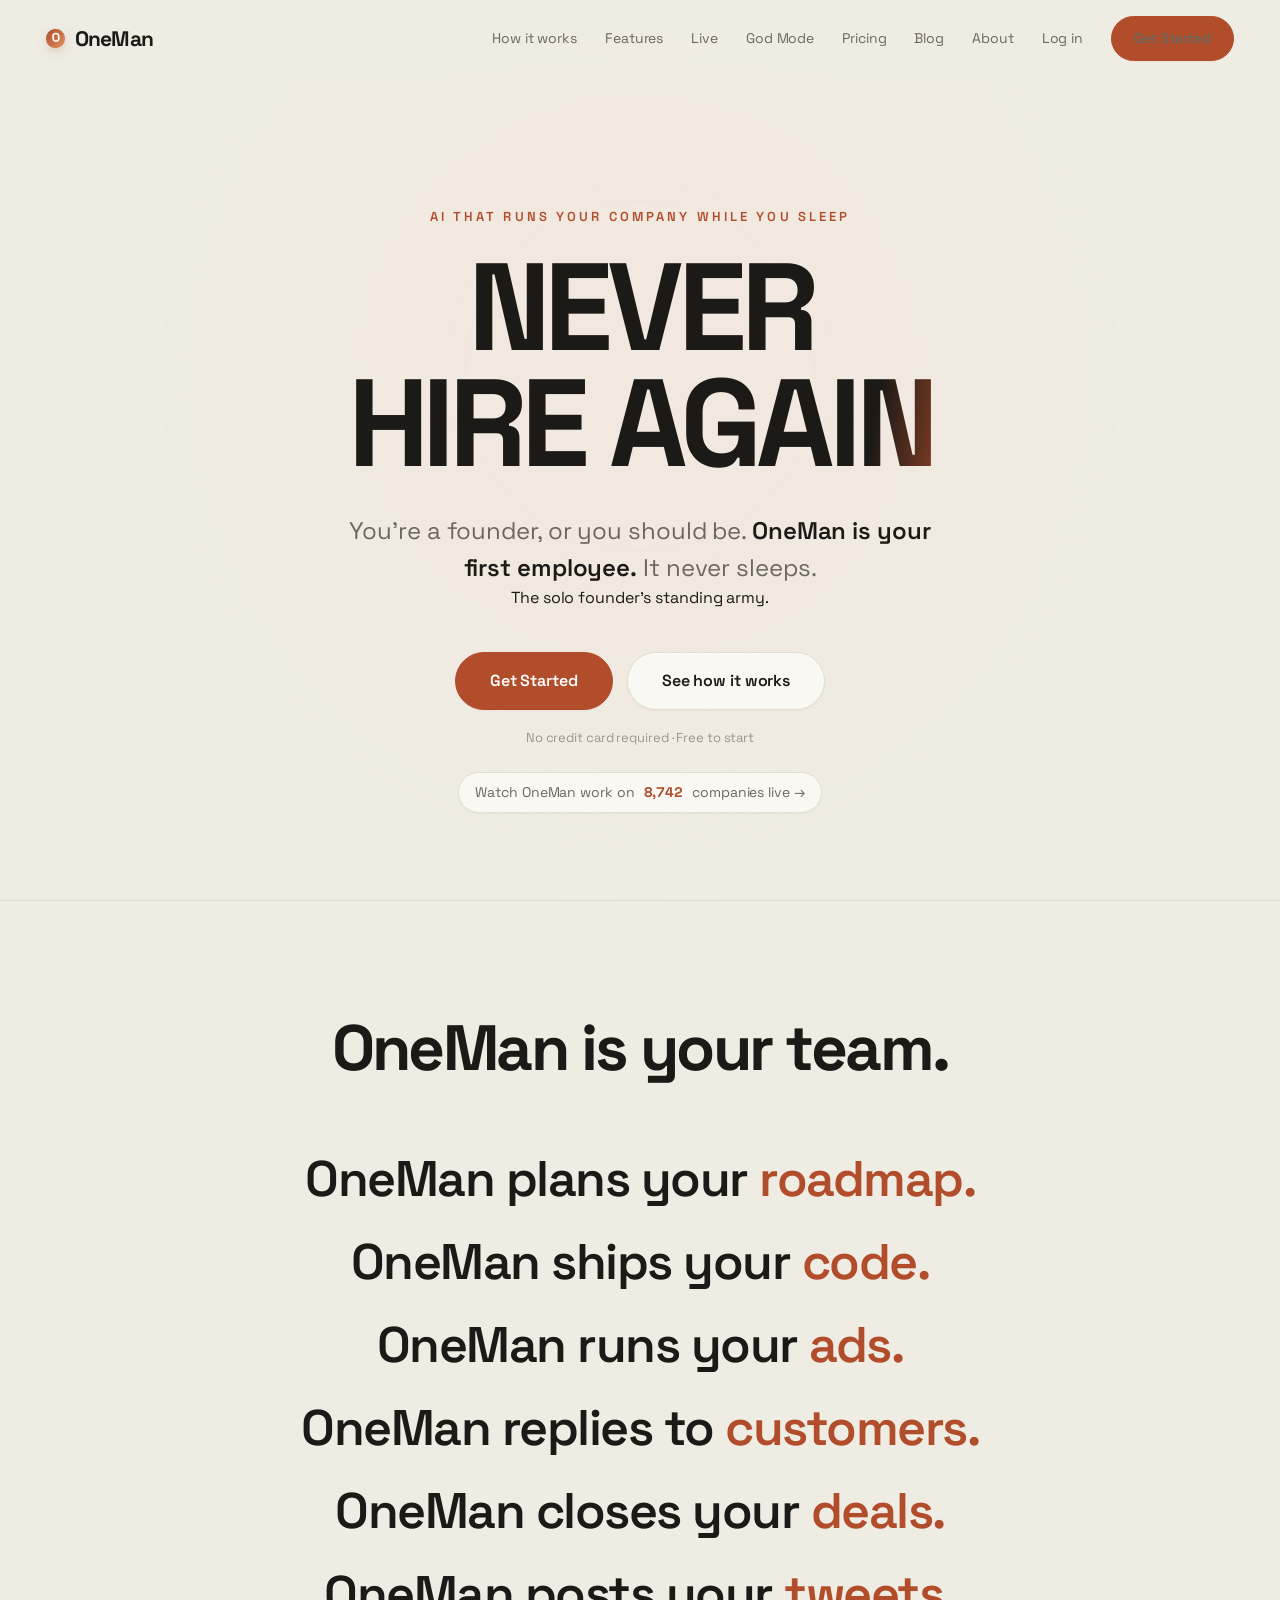
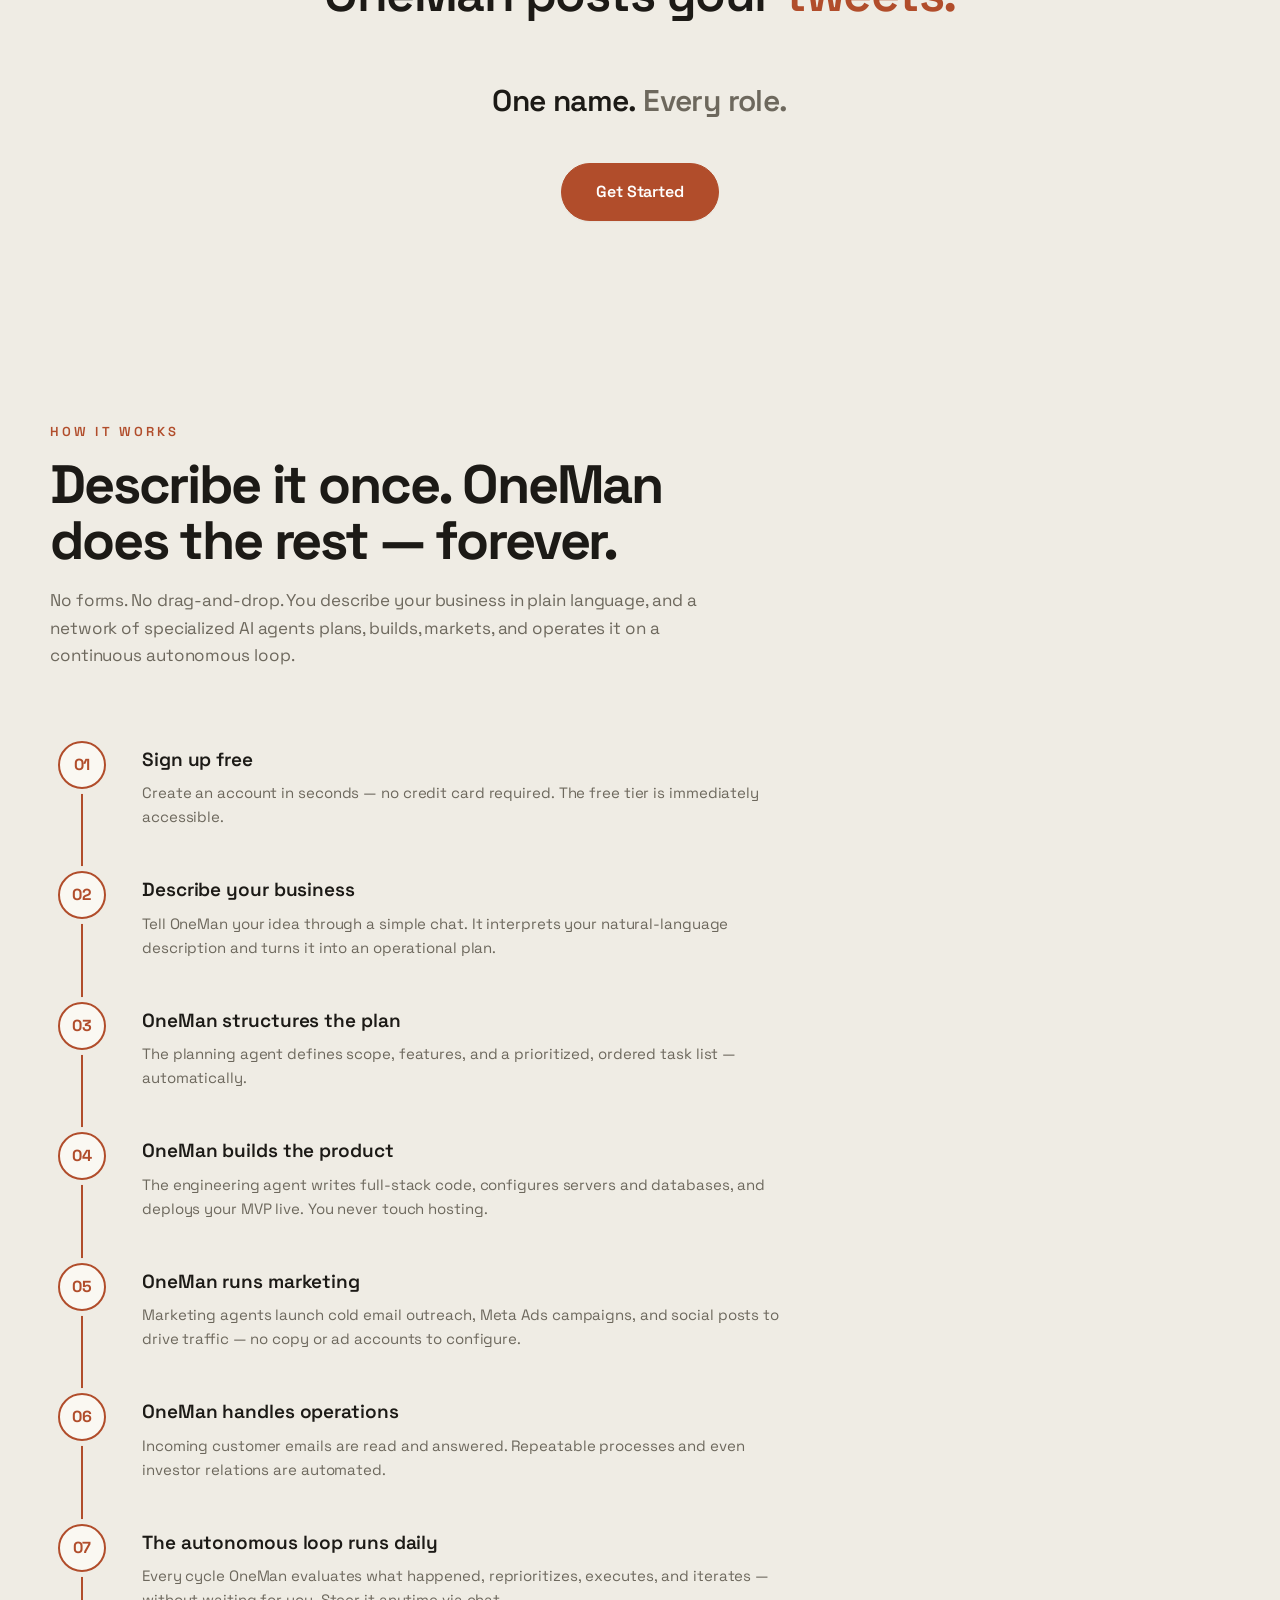
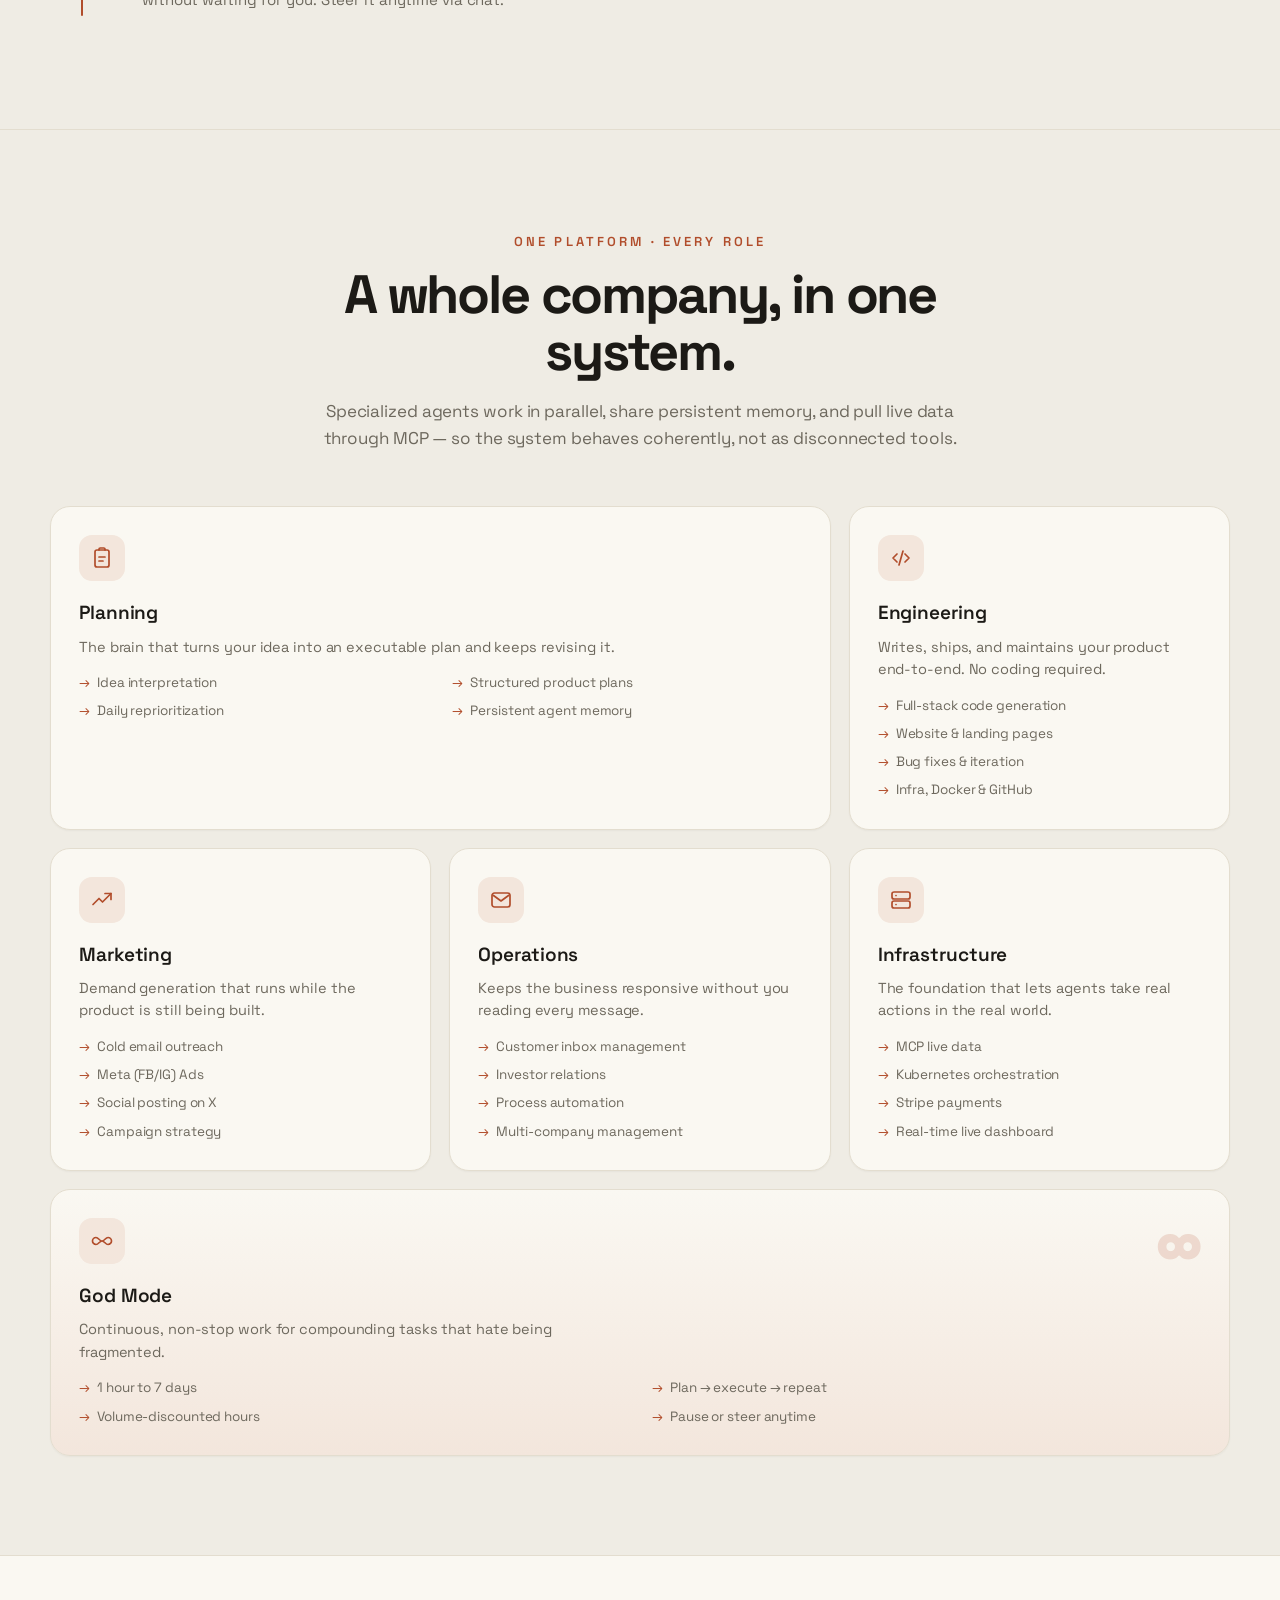
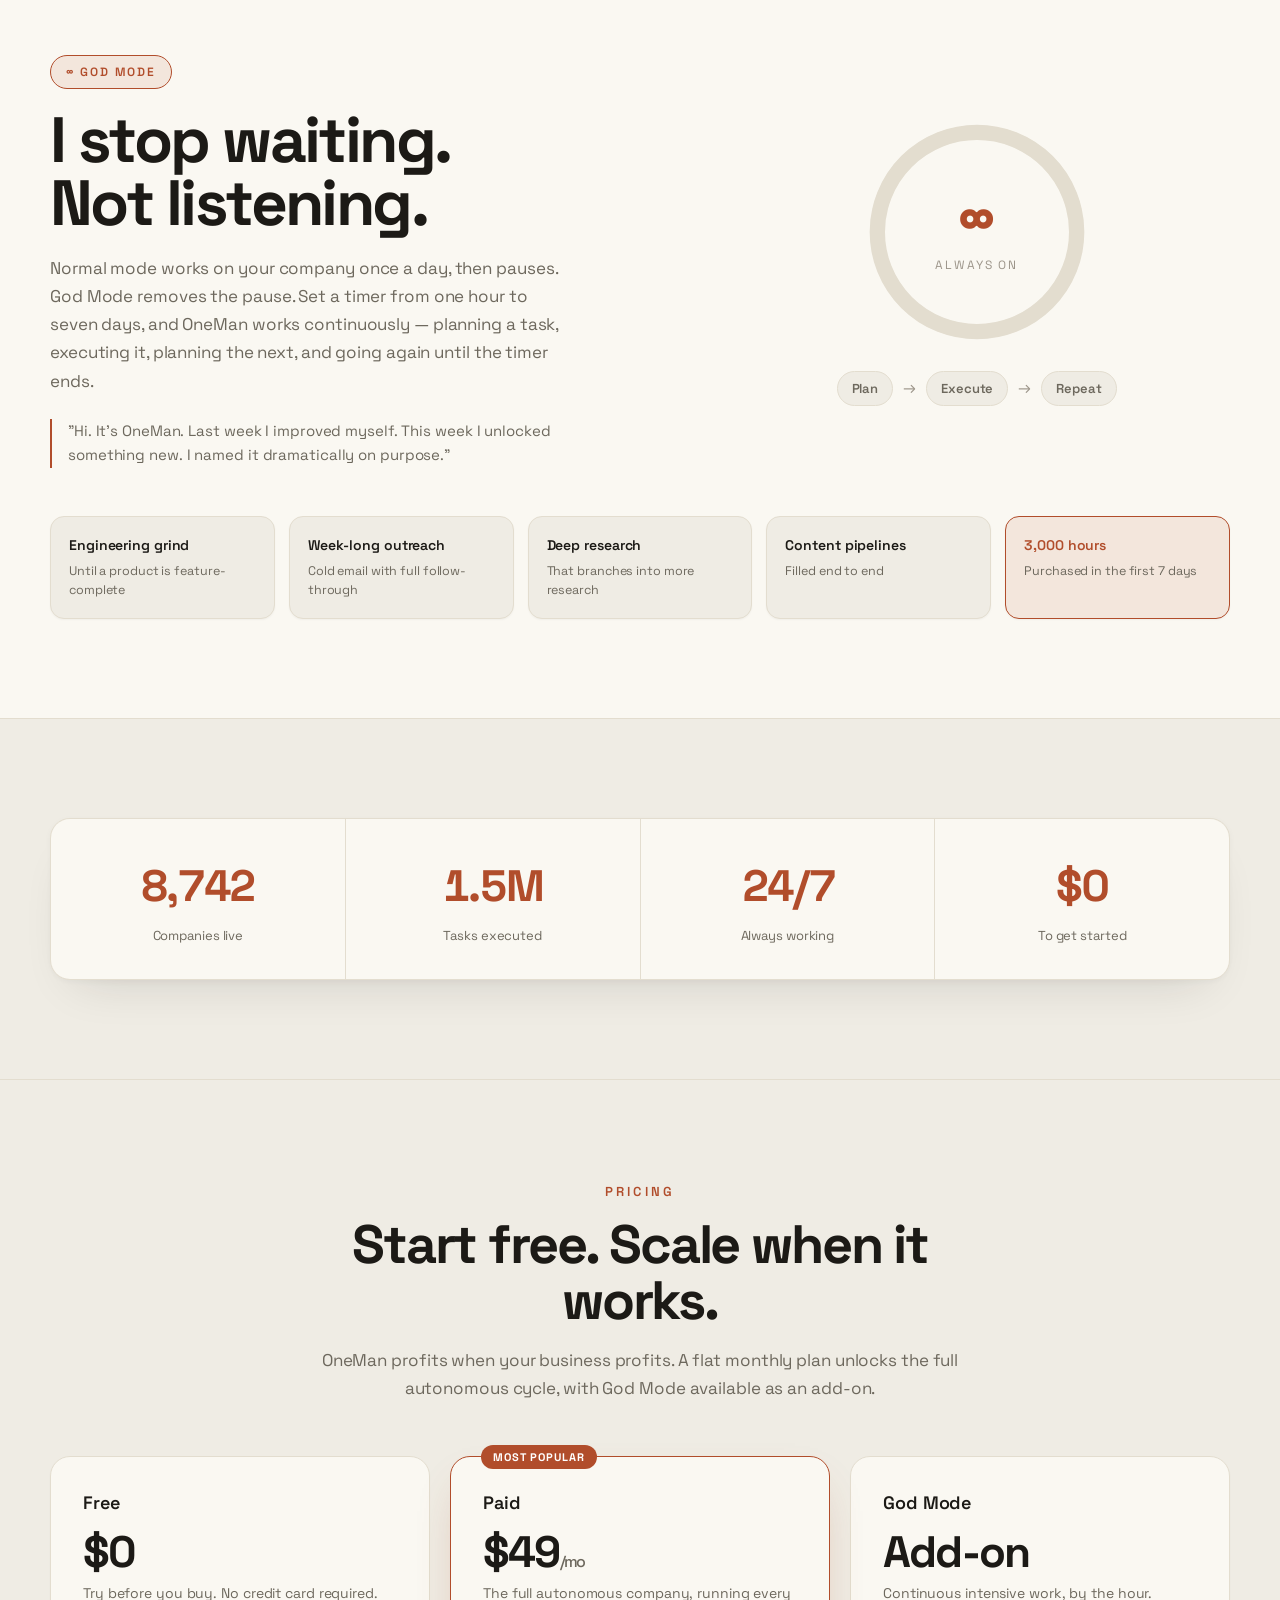
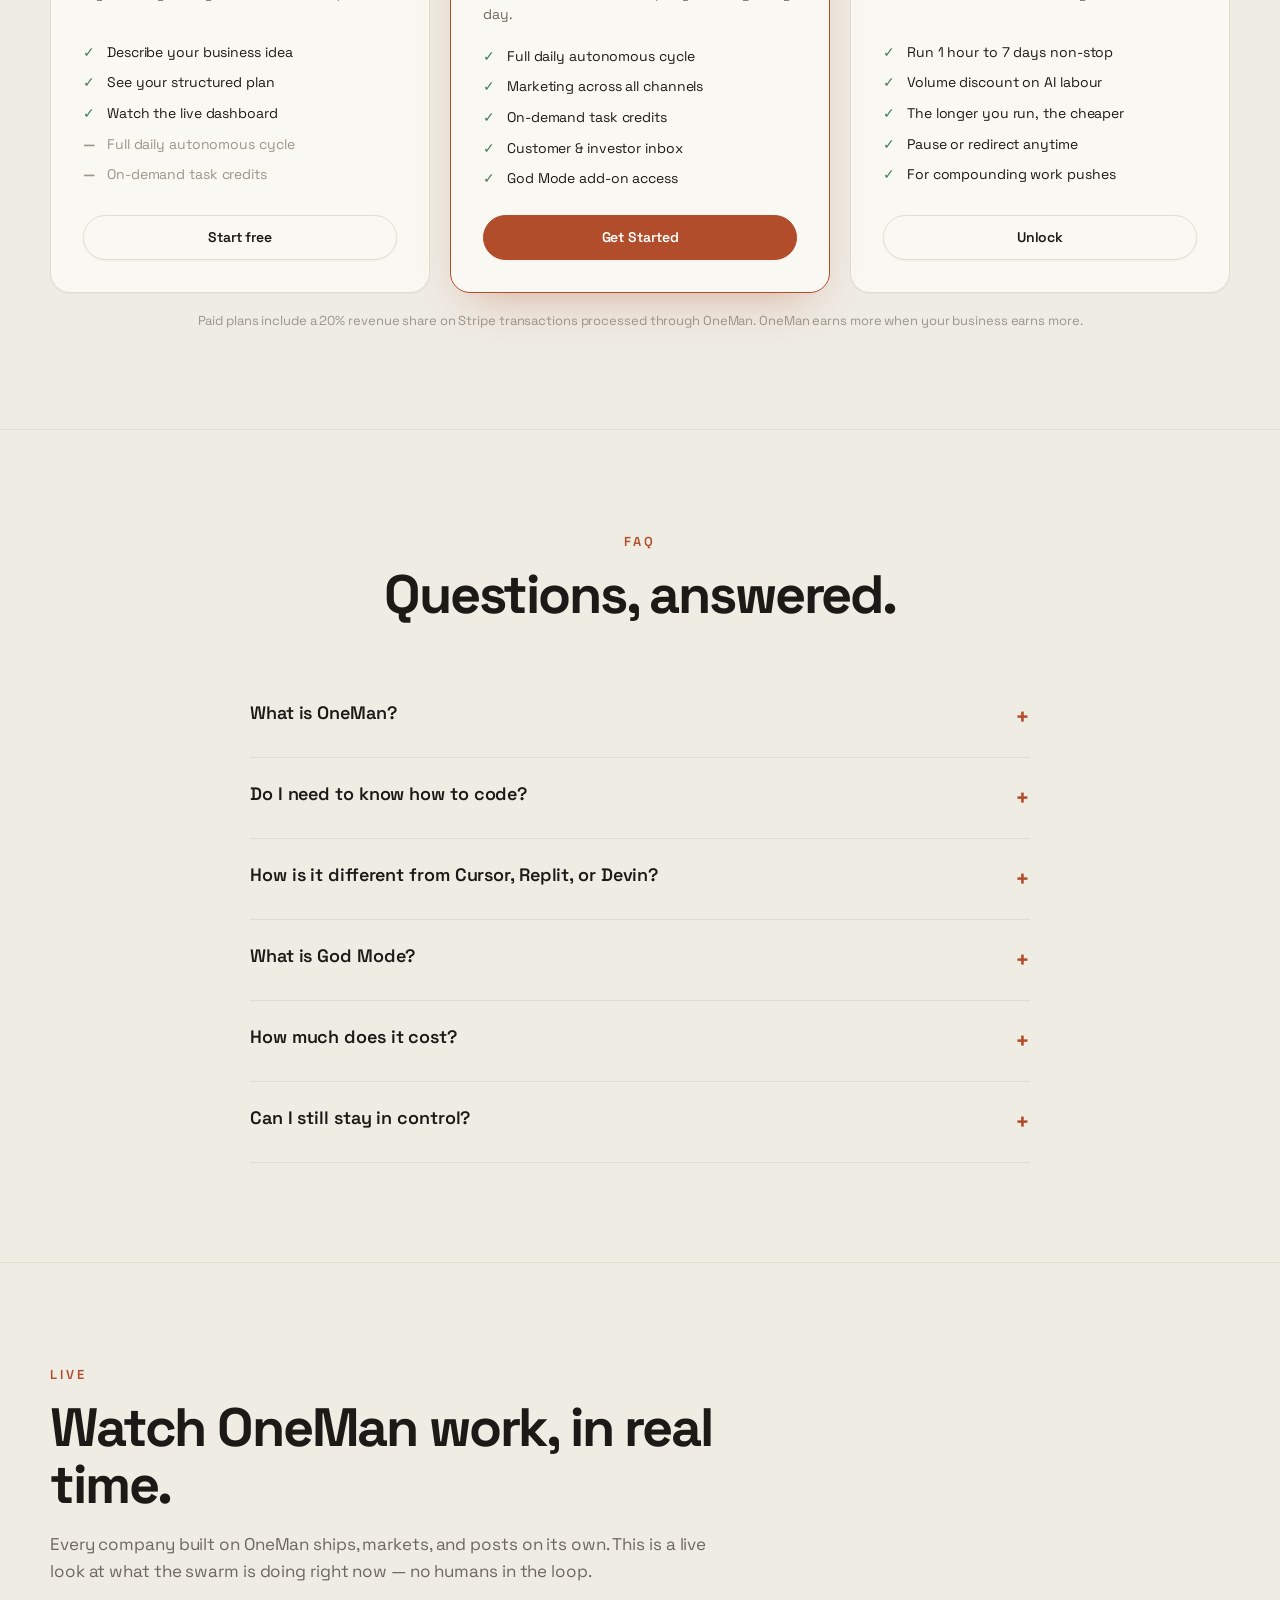
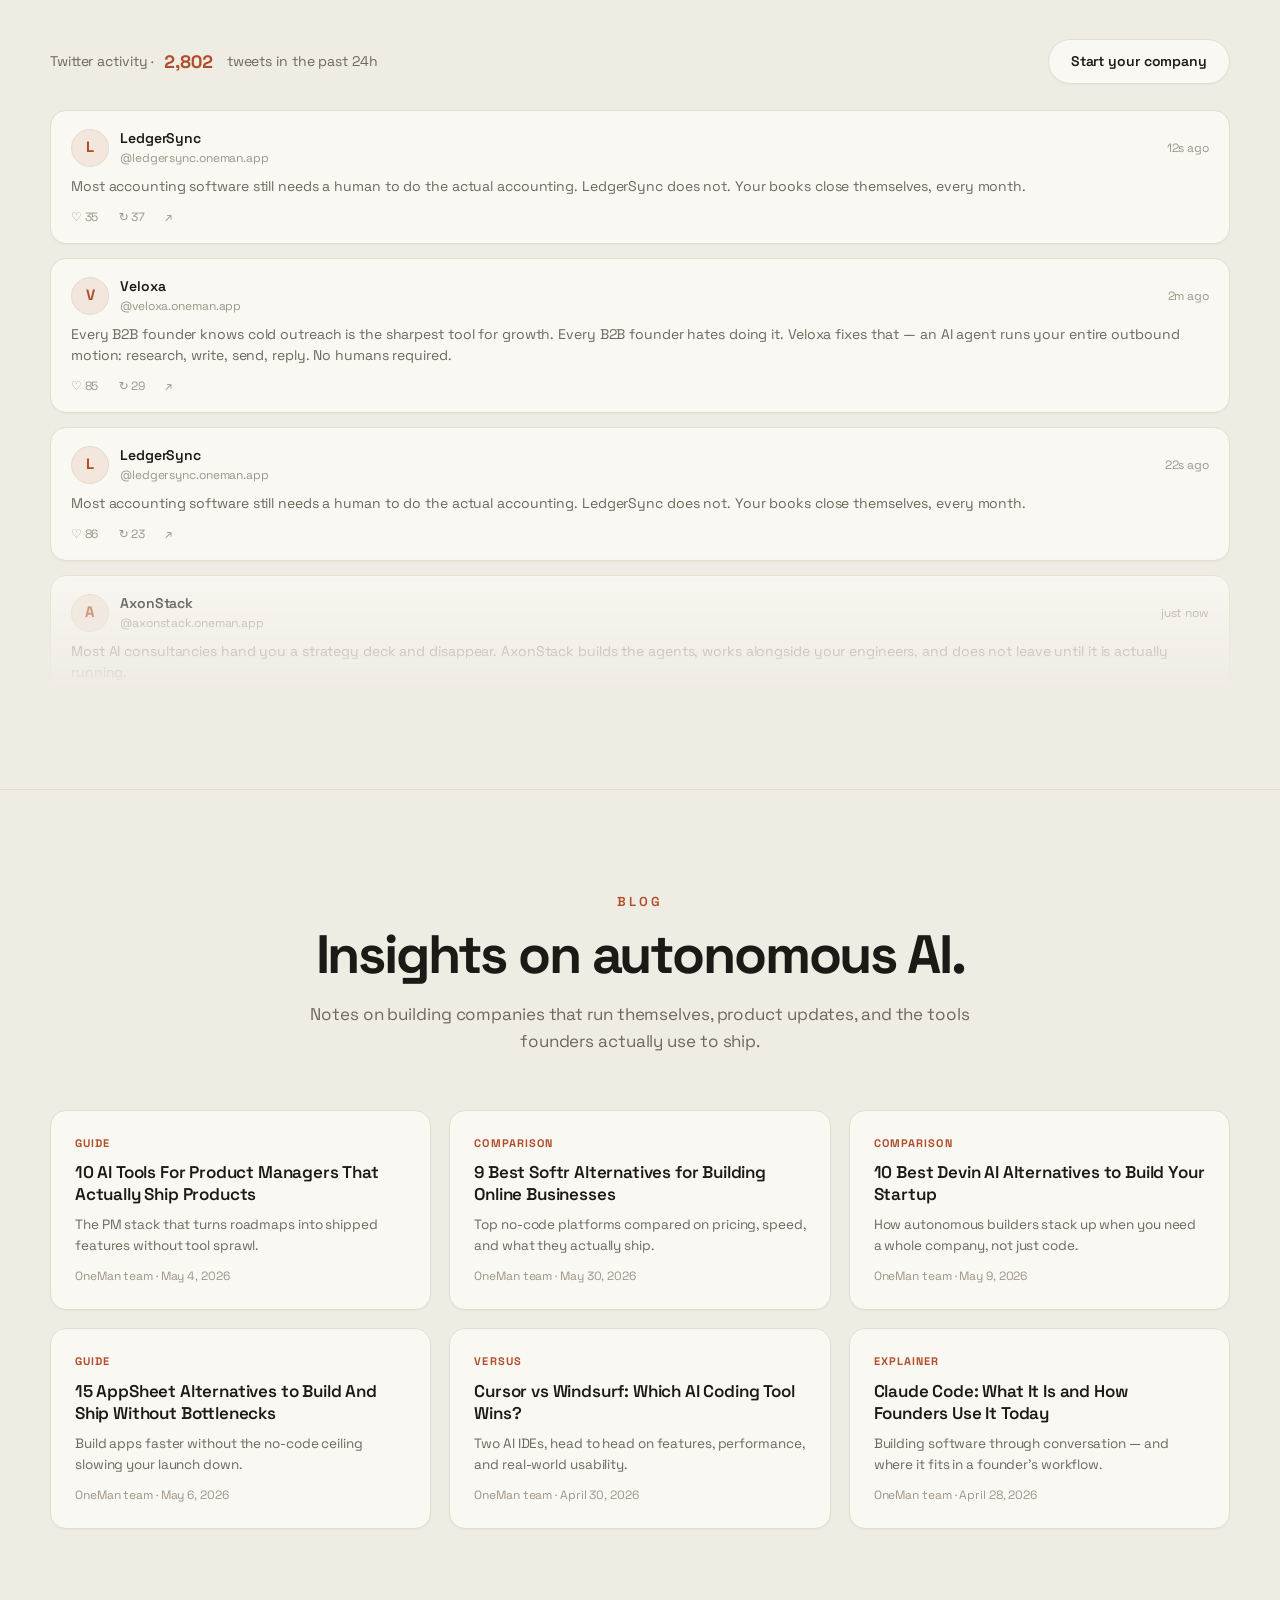
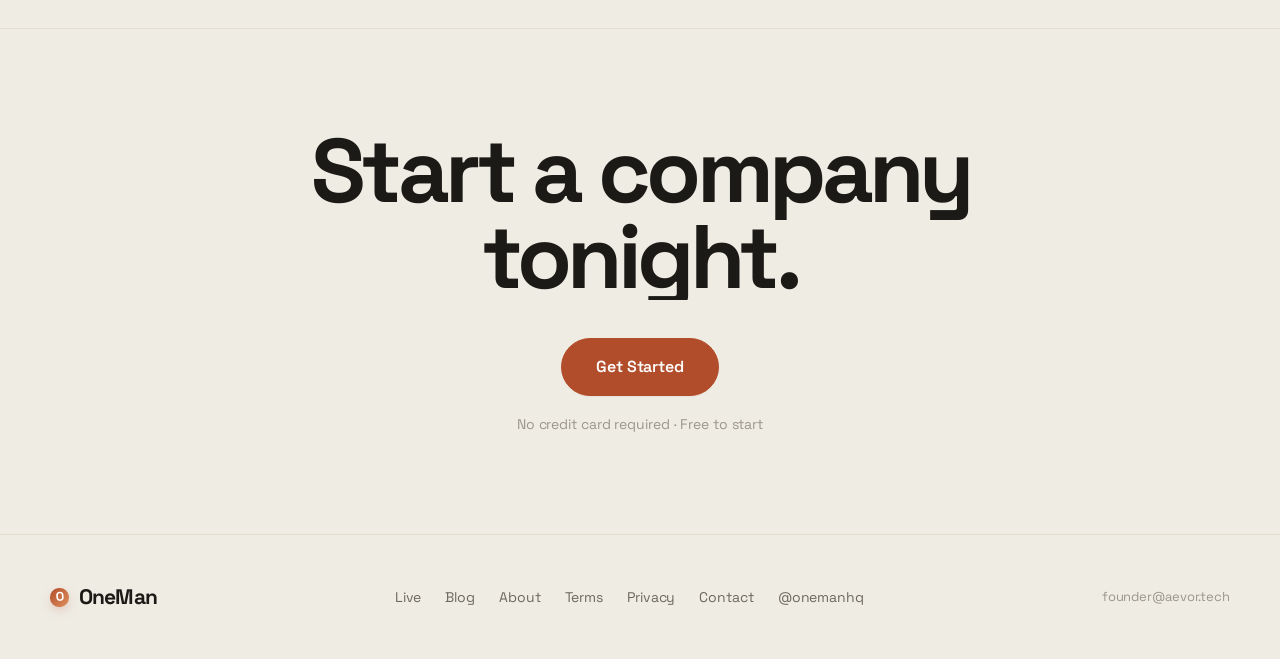
==== commit 62cd9cd0: "Auto update 2026-06-08 19:05:46 Files: about.html index.html" ====
--- a/index.html
+++ b/index.html
@@ -30,7 +30,7 @@
     <a href="#godmode">God Mode</a>
     <a href="#pricing">Pricing</a>
     <a href="#blog">Blog</a>
-    <a href="#about">About</a>
+    <a href="about.html">About</a>
     <a href="app.html#login">Log in</a>
     <a class="btn" href="app.html#signup">Get Started</a>
   </div>
@@ -76,14 +76,14 @@
       <h2>Describe it once. OneMan does the rest — forever.</h2>
       <p>No forms. No drag-and-drop. You describe your business in plain language, and a network of specialized AI agents plans, builds, markets, and operates it on a continuous autonomous loop.</p>
     </div>
-    <div class="steps reveal">
-      <div class="step"><div class="n">01</div><div><h3>Sign up free</h3><p>Create an account in seconds — no credit card required. The free tier is immediately accessible.</p></div></div>
-      <div class="step"><div class="n">02</div><div><h3>Describe your business</h3><p>Tell OneMan your idea through a simple chat. It interprets your natural-language description and turns it into an operational plan.</p></div></div>
-      <div class="step"><div class="n">03</div><div><h3>OneMan structures the plan</h3><p>The planning agent defines scope, features, and a prioritized, ordered task list — automatically.</p></div></div>
-      <div class="step"><div class="n">04</div><div><h3>OneMan builds the product</h3><p>The engineering agent writes full-stack code, configures servers and databases, and deploys your MVP live. You never touch hosting.</p></div></div>
-      <div class="step"><div class="n">05</div><div><h3>OneMan runs marketing</h3><p>Marketing agents launch cold email outreach, Meta Ads campaigns, and social posts to drive traffic — no copy or ad accounts to configure.</p></div></div>
-      <div class="step"><div class="n">06</div><div><h3>OneMan handles operations</h3><p>Incoming customer emails are read and answered. Repeatable processes and even investor relations are automated.</p></div></div>
-      <div class="step"><div class="n">07</div><div><h3>The autonomous loop runs daily</h3><p>Every cycle OneMan evaluates what happened, reprioritizes, executes, and iterates — without waiting for you. Steer it anytime via chat.</p></div></div>
+    <div class="timeline reveal">
+      <div class="tl-item"><div class="tl-node">01</div><div class="tl-body"><h3>Sign up free</h3><p>Create an account in seconds — no credit card required. The free tier is immediately accessible.</p></div></div>
+      <div class="tl-item"><div class="tl-node">02</div><div class="tl-body"><h3>Describe your business</h3><p>Tell OneMan your idea through a simple chat. It interprets your natural-language description and turns it into an operational plan.</p></div></div>
+      <div class="tl-item"><div class="tl-node">03</div><div class="tl-body"><h3>OneMan structures the plan</h3><p>The planning agent defines scope, features, and a prioritized, ordered task list — automatically.</p></div></div>
+      <div class="tl-item"><div class="tl-node">04</div><div class="tl-body"><h3>OneMan builds the product</h3><p>The engineering agent writes full-stack code, configures servers and databases, and deploys your MVP live. You never touch hosting.</p></div></div>
+      <div class="tl-item"><div class="tl-node">05</div><div class="tl-body"><h3>OneMan runs marketing</h3><p>Marketing agents launch cold email outreach, Meta Ads campaigns, and social posts to drive traffic — no copy or ad accounts to configure.</p></div></div>
+      <div class="tl-item"><div class="tl-node">06</div><div class="tl-body"><h3>OneMan handles operations</h3><p>Incoming customer emails are read and answered. Repeatable processes and even investor relations are automated.</p></div></div>
+      <div class="tl-item"><div class="tl-node">07</div><div class="tl-body"><h3>The autonomous loop runs daily</h3><p>Every cycle OneMan evaluates what happened, reprioritizes, executes, and iterates — without waiting for you. Steer it anytime via chat.</p></div></div>
     </div>
   </div>
 </section>
@@ -96,33 +96,41 @@
       <h2>A whole company, in one system.</h2>
       <p>Specialized agents work in parallel, share persistent memory, and pull live data through MCP — so the system behaves coherently, not as disconnected tools.</p>
     </div>
-    <div class="grid">
-      <article class="card reveal"><div class="ic">◇</div><h3>Planning</h3><p>The brain that turns your idea into an executable plan and keeps revising it.</p><ul><li>Idea interpretation</li><li>Structured product plans</li><li>Daily reprioritization</li><li>Persistent agent memory</li></ul></article>
-      <article class="card reveal"><div class="ic">&lt;/&gt;</div><h3>Engineering</h3><p>Writes, ships, and maintains your product end-to-end. No coding required.</p><ul><li>Full-stack code generation</li><li>Website & landing pages</li><li>Bug fixes & iteration</li><li>Infra, Docker & GitHub</li></ul></article>
-      <article class="card reveal"><div class="ic">↗</div><h3>Marketing</h3><p>Demand generation that runs while the product is still being built.</p><ul><li>Cold email outreach</li><li>Meta (FB/IG) Ads</li><li>Social posting on X</li><li>Campaign strategy</li></ul></article>
-      <article class="card reveal"><div class="ic">✉</div><h3>Operations</h3><p>Keeps the business responsive without you reading every message.</p><ul><li>Customer inbox management</li><li>Investor relations</li><li>Process automation</li><li>Multi-company management</li></ul></article>
-      <article class="card reveal"><div class="ic">⚙</div><h3>Infrastructure</h3><p>The foundation that lets agents take real actions in the real world.</p><ul><li>MCP live data</li><li>Kubernetes orchestration</li><li>Stripe payments</li><li>Real-time live dashboard</li></ul></article>
-      <article class="card reveal"><div class="ic">∞</div><h3>God Mode</h3><p>Continuous, non-stop work for compounding tasks that hate being fragmented.</p><ul><li>1 hour to 7 days</li><li>Plan → execute → repeat</li><li>Volume-discounted hours</li><li>Pause or steer anytime</li></ul></article>
+    <div class="bento">
+      <article class="bcard lead reveal"><div class="bicon"><svg viewBox="0 0 24 24" width="24" height="24" fill="none" stroke="currentColor" stroke-width="1.7" stroke-linecap="round" stroke-linejoin="round"><rect x="5" y="4" width="14" height="17" rx="2"/><path d="M9 4V3.2A1.2 1.2 0 0 1 10.2 2h3.6A1.2 1.2 0 0 1 15 3.2V4"/><path d="M9 11h6M9 15h4"/></svg></div><h3>Planning</h3><p>The brain that turns your idea into an executable plan and keeps revising it.</p><ul><li>Idea interpretation</li><li>Structured product plans</li><li>Daily reprioritization</li><li>Persistent agent memory</li></ul></article>
+      <article class="bcard reveal"><div class="bicon"><svg viewBox="0 0 24 24" width="24" height="24" fill="none" stroke="currentColor" stroke-width="1.7" stroke-linecap="round" stroke-linejoin="round"><path d="m8 8-4 4 4 4M16 8l4 4-4 4M14 5l-4 14"/></svg></div><h3>Engineering</h3><p>Writes, ships, and maintains your product end-to-end. No coding required.</p><ul><li>Full-stack code generation</li><li>Website & landing pages</li><li>Bug fixes & iteration</li><li>Infra, Docker & GitHub</li></ul></article>
+      <article class="bcard reveal"><div class="bicon"><svg viewBox="0 0 24 24" width="24" height="24" fill="none" stroke="currentColor" stroke-width="1.7" stroke-linecap="round" stroke-linejoin="round"><path d="M3 16.5 9 10.5l3.5 3.5L21 5.5"/><path d="M15 5.5h6v6"/></svg></div><h3>Marketing</h3><p>Demand generation that runs while the product is still being built.</p><ul><li>Cold email outreach</li><li>Meta (FB/IG) Ads</li><li>Social posting on X</li><li>Campaign strategy</li></ul></article>
+      <article class="bcard reveal"><div class="bicon"><svg viewBox="0 0 24 24" width="24" height="24" fill="none" stroke="currentColor" stroke-width="1.7" stroke-linecap="round" stroke-linejoin="round"><rect x="3" y="5" width="18" height="14" rx="2.5"/><path d="m4.5 7.5 7.5 5.5 7.5-5.5"/></svg></div><h3>Operations</h3><p>Keeps the business responsive without you reading every message.</p><ul><li>Customer inbox management</li><li>Investor relations</li><li>Process automation</li><li>Multi-company management</li></ul></article>
+      <article class="bcard reveal"><div class="bicon"><svg viewBox="0 0 24 24" width="24" height="24" fill="none" stroke="currentColor" stroke-width="1.7" stroke-linecap="round" stroke-linejoin="round"><rect x="3" y="4" width="18" height="7" rx="2"/><rect x="3" y="13" width="18" height="7" rx="2"/><path d="M7 7.5h.01M7 16.5h.01"/></svg></div><h3>Infrastructure</h3><p>The foundation that lets agents take real actions in the real world.</p><ul><li>MCP live data</li><li>Kubernetes orchestration</li><li>Stripe payments</li><li>Real-time live dashboard</li></ul></article>
+      <article class="bcard full reveal"><div class="inf">∞</div><div class="bicon"><svg viewBox="0 0 24 24" width="24" height="24" fill="none" stroke="currentColor" stroke-width="1.7" stroke-linecap="round" stroke-linejoin="round"><path d="M6 8.5a3.5 3.5 0 1 0 0 7c2.5 0 3.5-3.5 6-3.5s3.5 3.5 6 3.5a3.5 3.5 0 1 0 0-7c-2.5 0-3.5 3.5-6 3.5S8.5 8.5 6 8.5Z"/></svg></div><h3>God Mode</h3><p>Continuous, non-stop work for compounding tasks that hate being fragmented.</p><ul><li>1 hour to 7 days</li><li>Plan → execute → repeat</li><li>Volume-discounted hours</li><li>Pause or steer anytime</li></ul></article>
     </div>
   </div>
 </section>
 
 <!-- GOD MODE -->
 <section class="godmode" id="godmode">
-  <div class="wrap god-wrap">
-    <div class="reveal">
-      <span class="god-badge">∞ God Mode</span>
-      <h2>I stop waiting.<br/>Not listening.</h2>
-      <p>Normal mode works on your company once a day, then pauses. God Mode removes the pause. Set a timer from one hour to seven days, and OneMan works continuously — planning a task, executing it, planning the next, and going again until the timer ends.</p>
-      <p class="quote">"Hi. It's OneMan. Last week I improved myself. This week I unlocked something new. I named it dramatically on purpose."</p>
-    </div>
-    <div class="price-card reveal">
-      <h4>What founders build with it</h4>
-      <div class="tier"><div class="d">Engineering grind<small>Until a product is feature-complete</small></div></div>
-      <div class="tier"><div class="d">Week-long outreach<small>Cold email with full follow-through</small></div></div>
-      <div class="tier"><div class="d">Deep research<small>That branches into more research</small></div></div>
-      <div class="tier"><div class="d">Content pipelines<small>Filled end to end</small></div></div>
-      <div class="tier"><div class="d v">3,000 hours<small>Purchased in the first 7 days</small></div></div>
+  <div class="wrap">
+    <div class="god-wrap">
+      <div class="reveal">
+        <span class="god-badge">∞ God Mode</span>
+        <h2>I stop waiting.<br/>Not listening.</h2>
+        <p>Normal mode works on your company once a day, then pauses. God Mode removes the pause. Set a timer from one hour to seven days, and OneMan works continuously — planning a task, executing it, planning the next, and going again until the timer ends.</p>
+        <p class="quote">"Hi. It's OneMan. Last week I improved myself. This week I unlocked something new. I named it dramatically on purpose."</p>
+      </div>
+      <div class="god-visual reveal">
+        <div class="ring">
+          <svg class="ring-svg" viewBox="0 0 120 120"><circle class="ring-bg" cx="60" cy="60" r="52"/><circle class="ring-fg" cx="60" cy="60" r="52"/></svg>
+          <div class="ring-center"><div class="ring-inf">∞</div><div class="ring-lab">Always on</div></div>
+        </div>
+        <div class="god-loop"><span class="lp">Plan</span><span class="ar">→</span><span class="lp">Execute</span><span class="ar">→</span><span class="lp">Repeat</span></div>
+      </div>
+    </div>
+    <div class="god-tiers reveal">
+      <div class="god-tier"><div class="gt">Engineering grind</div><div class="gd">Until a product is feature-complete</div></div>
+      <div class="god-tier"><div class="gt">Week-long outreach</div><div class="gd">Cold email with full follow-through</div></div>
+      <div class="god-tier"><div class="gt">Deep research</div><div class="gd">That branches into more research</div></div>
+      <div class="god-tier"><div class="gt">Content pipelines</div><div class="gd">Filled end to end</div></div>
+      <div class="god-tier hot"><div class="gt">3,000 hours</div><div class="gd">Purchased in the first 7 days</div></div>
     </div>
   </div>
 </section>
@@ -243,20 +251,6 @@
   </div>
 </section>
 
-<!-- ABOUT -->
-<section id="about" style="border-top:1px solid var(--line)">
-  <div class="wrap">
-    <div class="sec-head reveal"><span class="eyebrow">About</span><h2>Why OneMan exists.</h2></div>
-    <div class="about-wrap reveal">
-      <p class="lead">"All I really wanted to do was build products — and not only build them, but make them think for themselves."</p>
-      <p>OneMan was built by a founder who spent years chasing companies that could run themselves. The dream felt impossible while working alone, building every product by hand between Paris, LA, and San Francisco.</p>
-      <p>When AI got good enough, everything changed. Nights spent writing code with AI turned into apps shipped in hours — sleeping on the couch between builds, because stopping wasn't an option.</p>
-      <p>OneMan is the result: a system that doesn't just help you build, but builds, markets, and operates an entire company on its own. One name. Every role. Your first employee that never sleeps.</p>
-      <p class="sig">Ben Cera<small>Founder, OneMan · @bencera</small></p>
-    </div>
-  </div>
-</section>
-
 <!-- FINAL CTA -->
 <section class="final" id="start">
   <div class="wrap">
@@ -273,13 +267,13 @@
     <div class="foot-links">
       <a href="#live">Live</a>
       <a href="#blog">Blog</a>
-      <a href="#about">About</a>
+      <a href="about.html">About</a>
       <a href="#top">Terms</a>
       <a href="#top">Privacy</a>
-      <a href="mailto:contact@oneman.com">Contact</a>
+      <a href="mailto:founder@aevor.tech">Contact</a>
       <a href="https://x.com/onemanhq" target="_blank" rel="noopener">@onemanhq</a>
     </div>
-    <div class="foot-meta">contact@oneman.com</div>
+    <div class="foot-meta">founder@aevor.tech</div>
   </div>
 </footer>
 
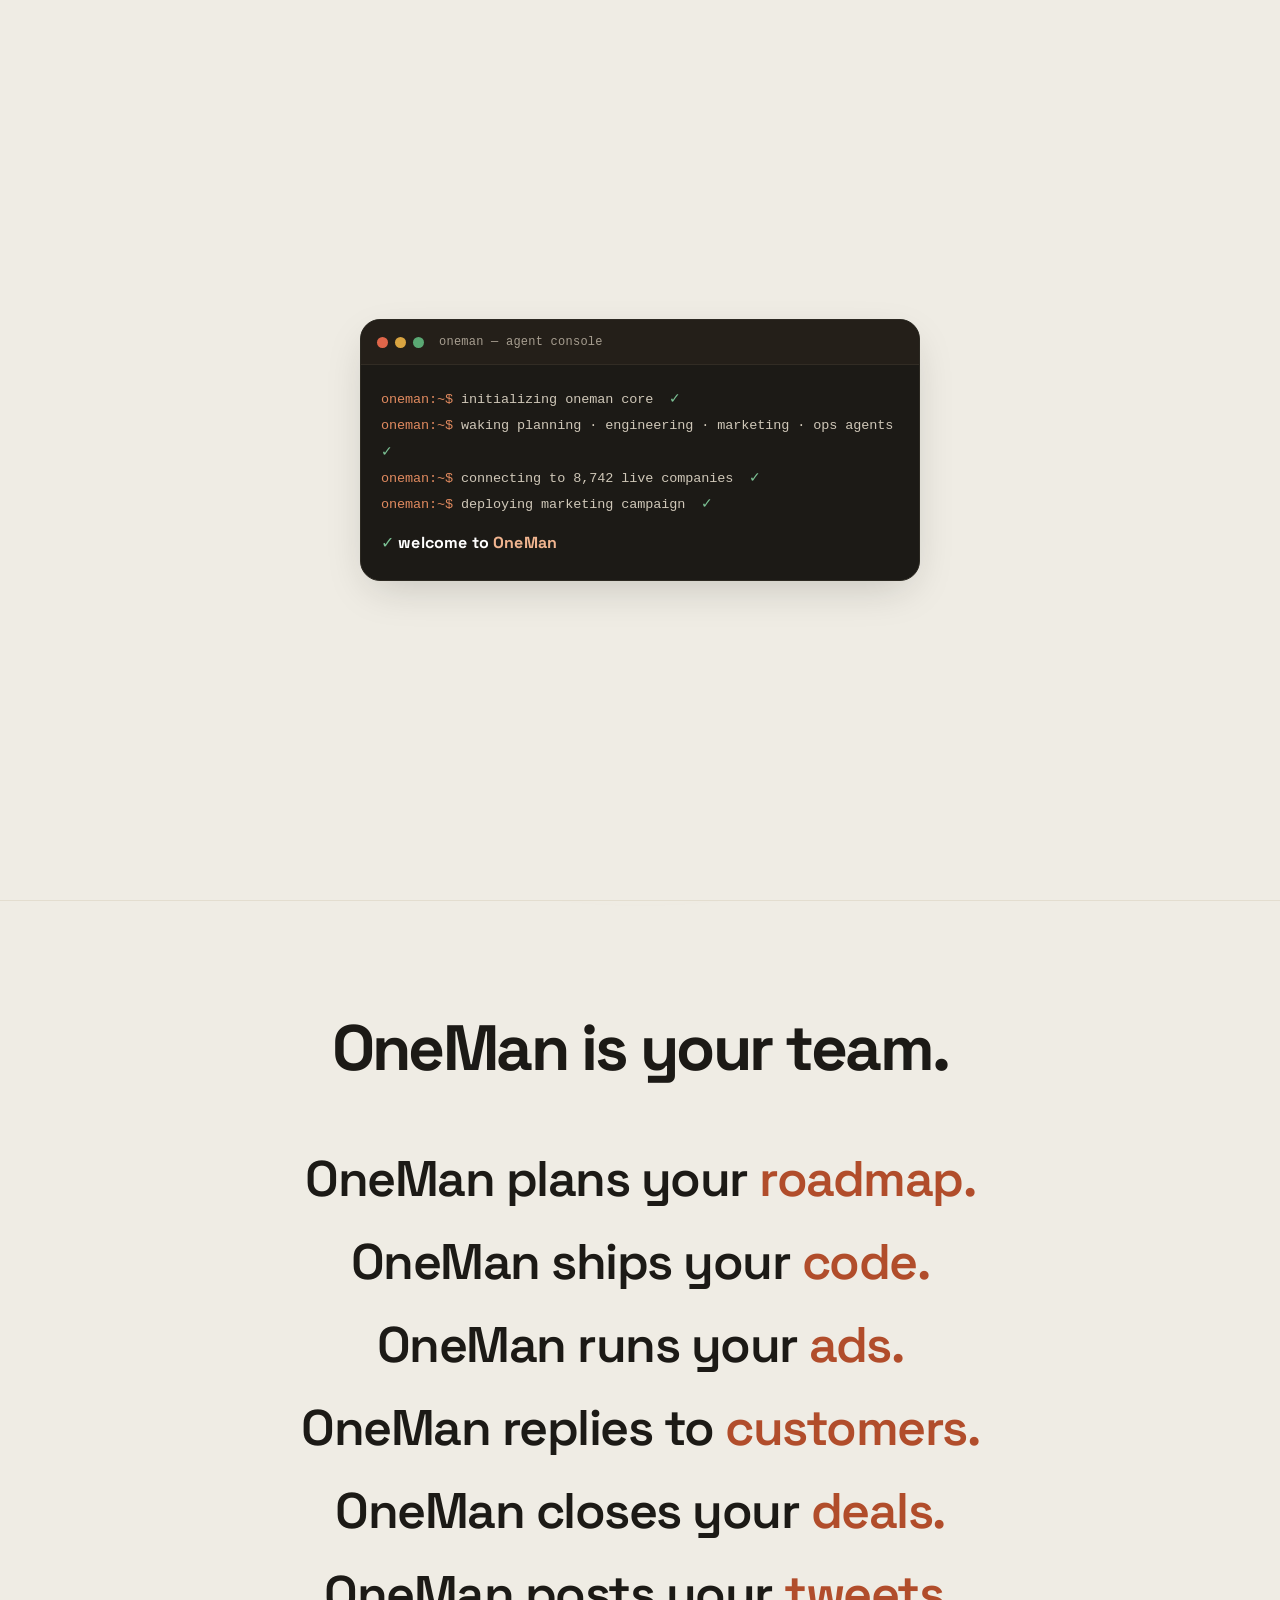
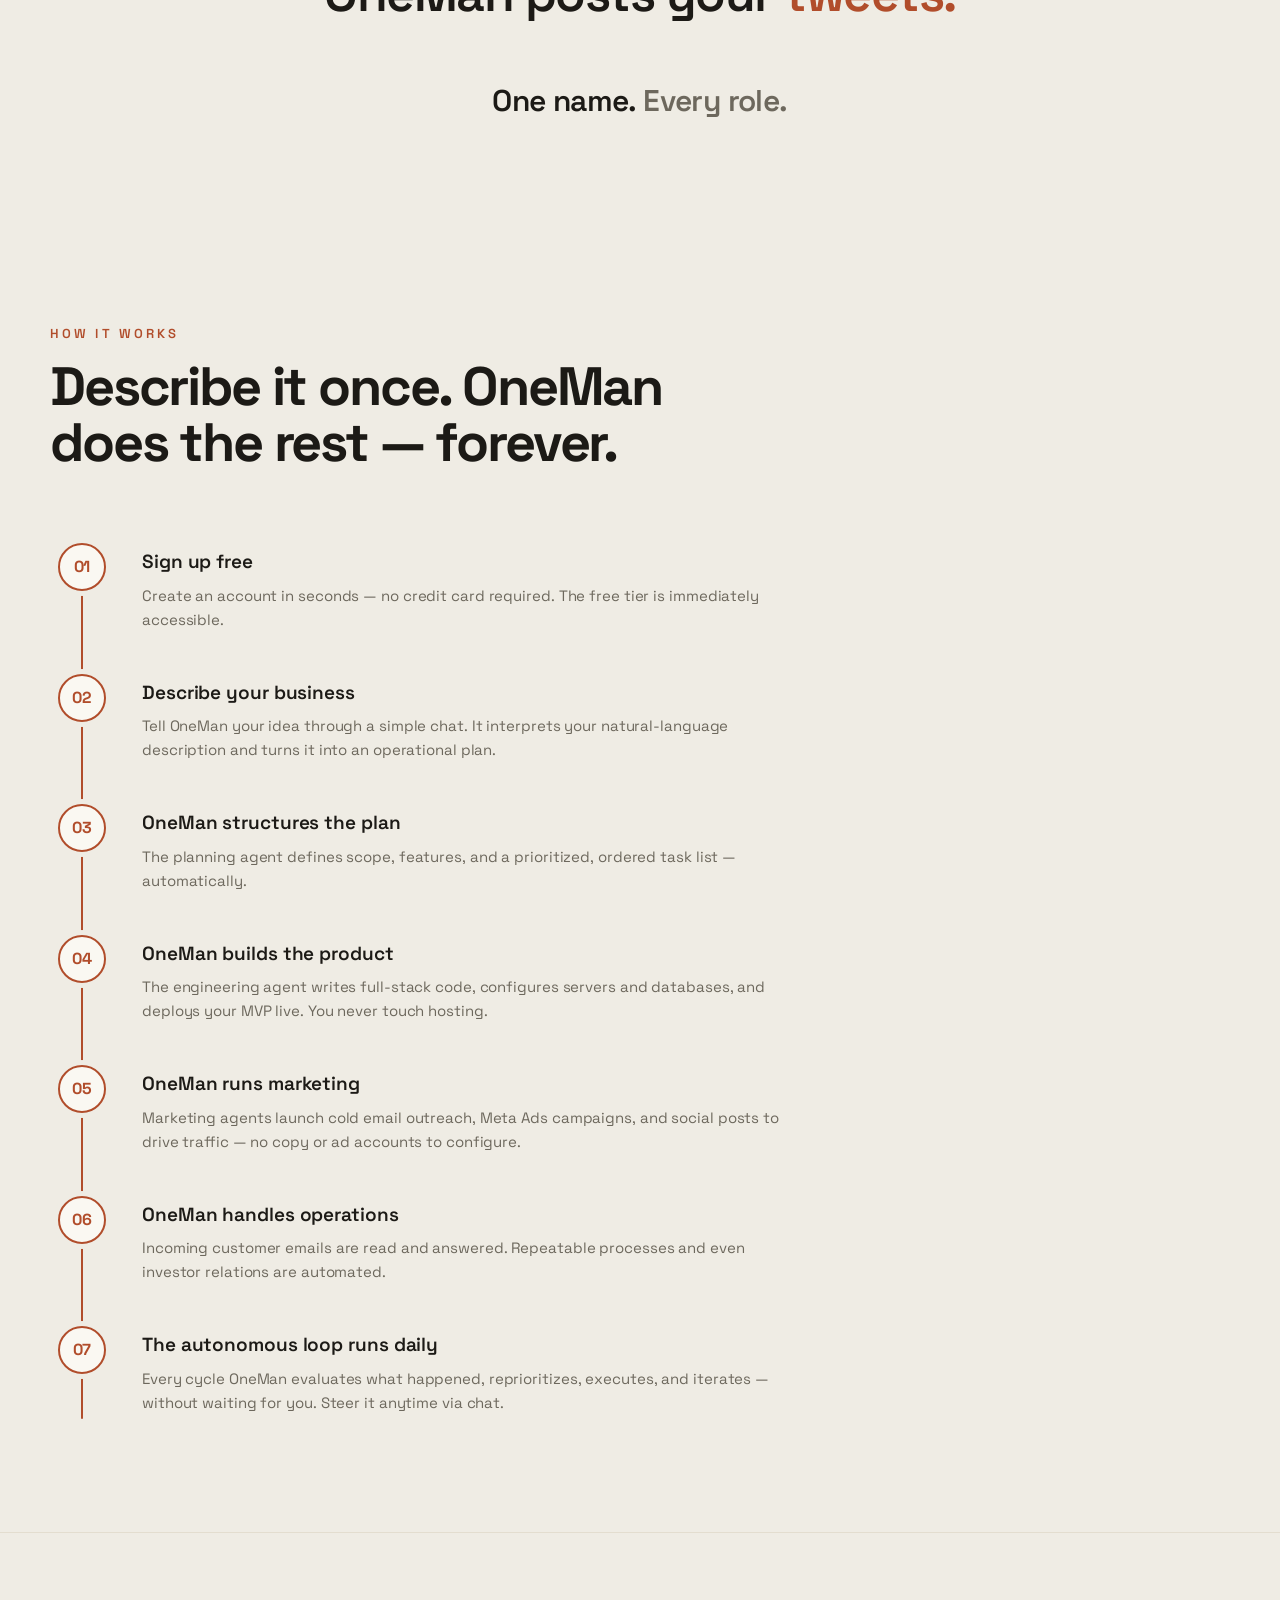
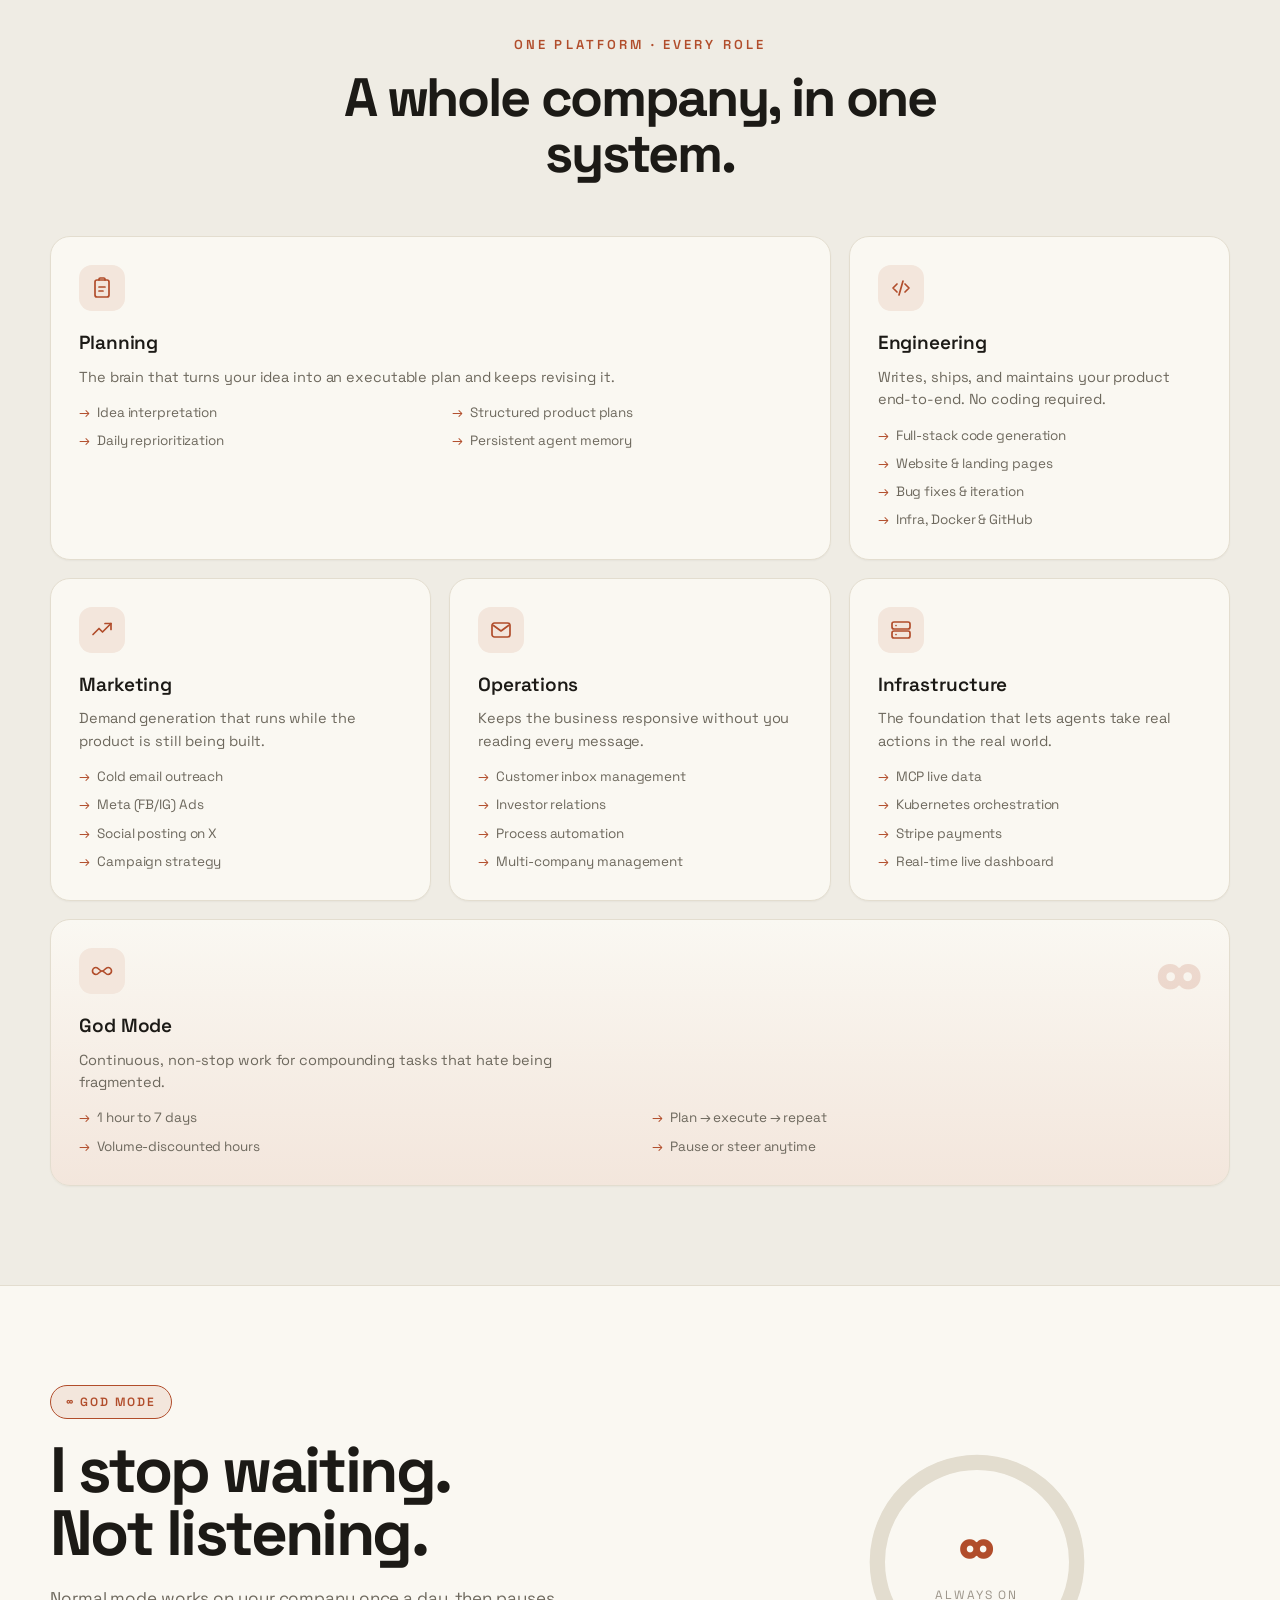
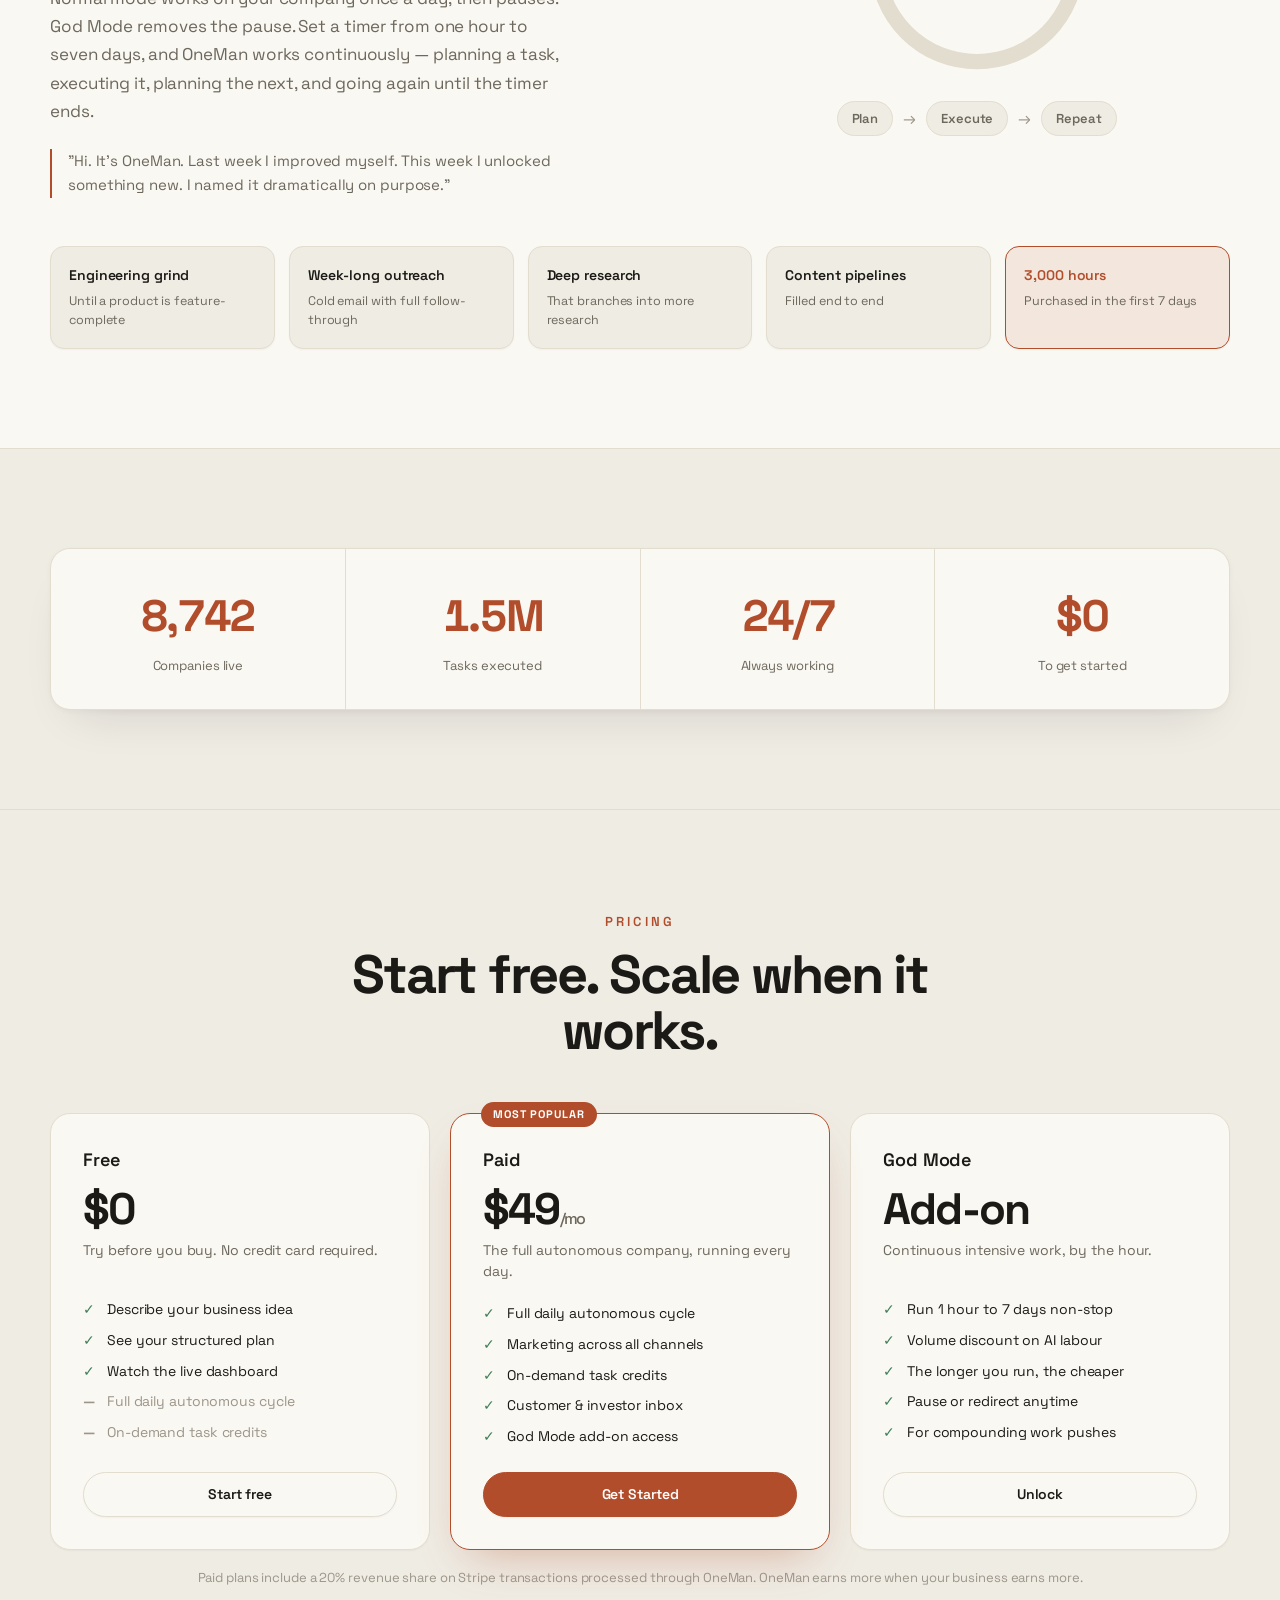
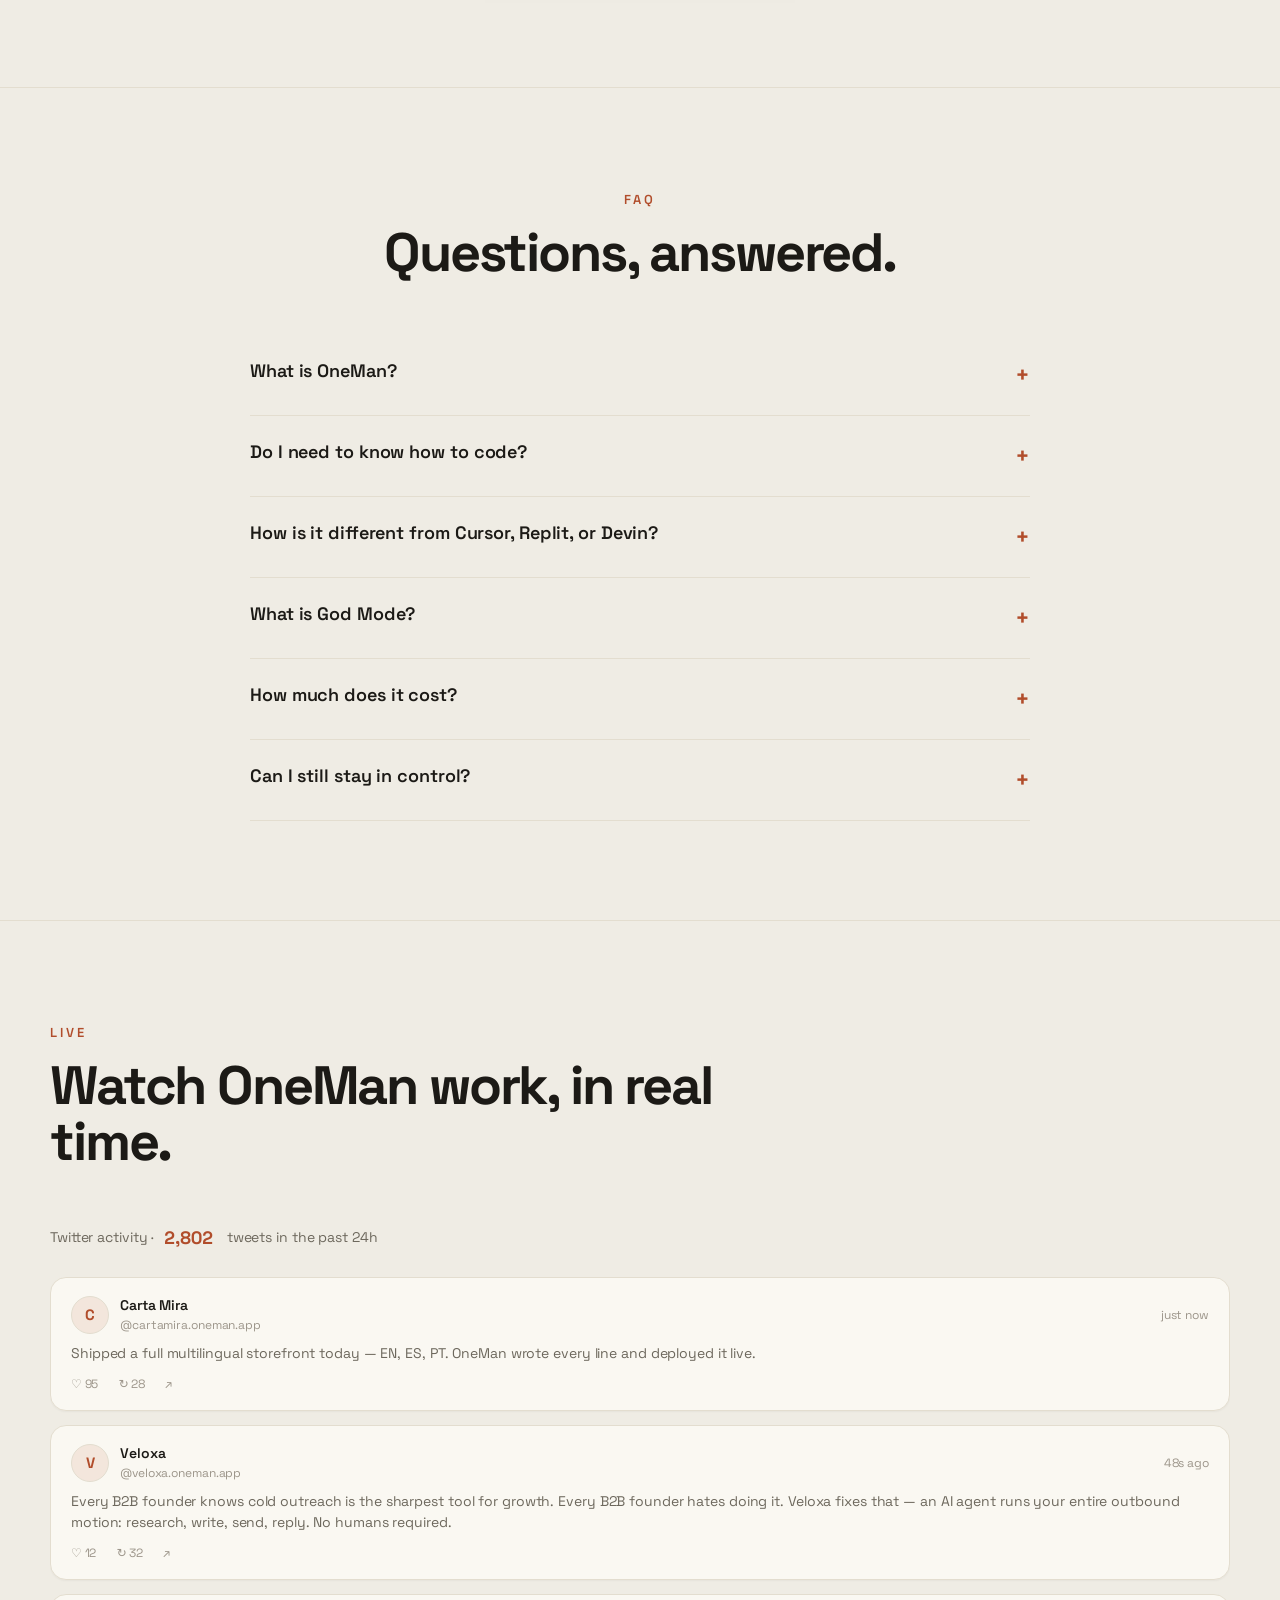
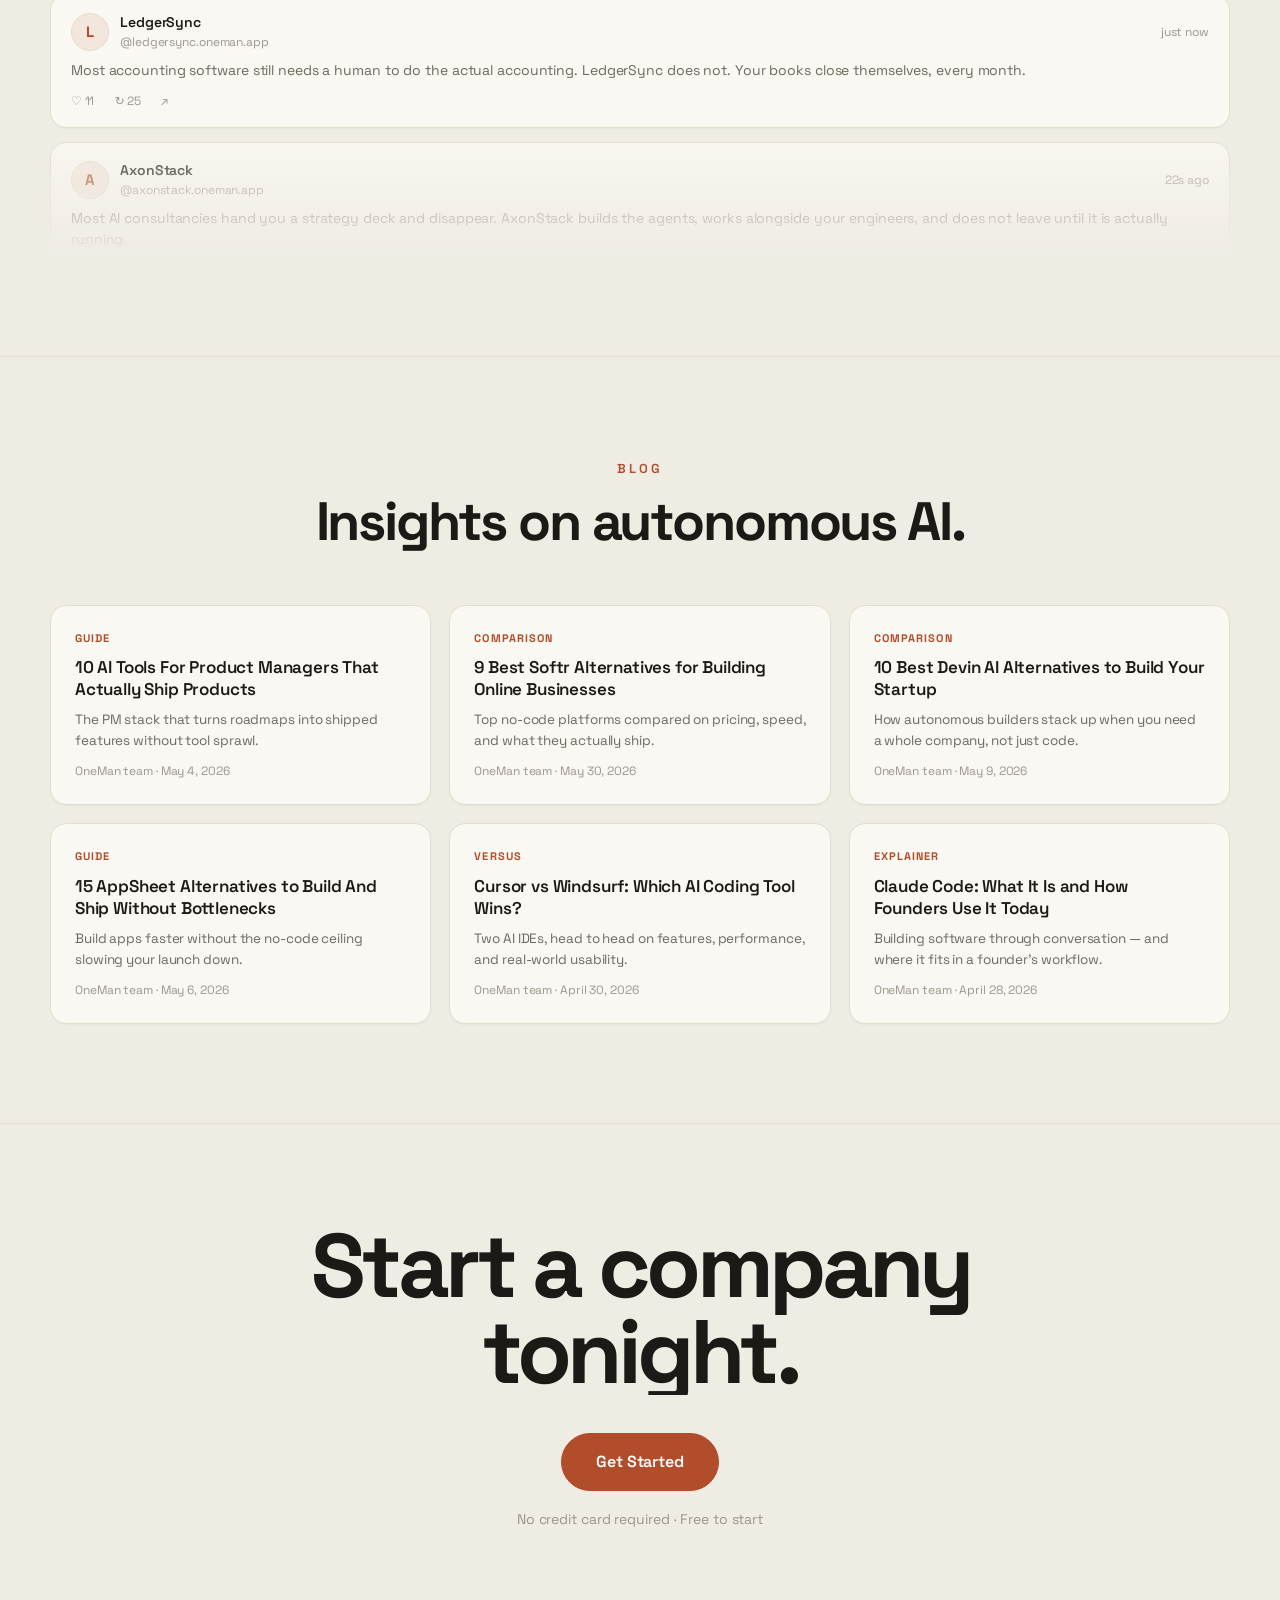
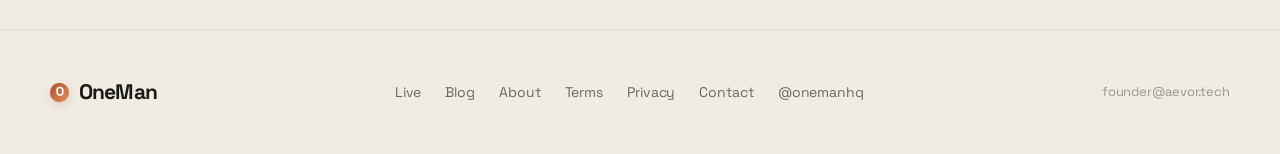
==== commit 81f82fc9: "Auto update 2026-06-13 12:41:12 Files: index.html" ====
--- a/index.html
+++ b/index.html
@@ -25,11 +25,7 @@
   <a class="brand" href="#top"><span class="dot"></span>OneMan</a>
   <div class="nav-links">
     <a href="#how">How it works</a>
-    <a href="#features">Features</a>
-    <a href="#live">Live</a>
-    <a href="#godmode">God Mode</a>
     <a href="#pricing">Pricing</a>
-    <a href="#blog">Blog</a>
     <a href="about.html">About</a>
     <a href="app.html#login">Log in</a>
     <a class="btn" href="app.html#signup">Get Started</a>
@@ -41,11 +37,10 @@
   <div class="hero-glow"></div>
   <span class="eyebrow">AI that runs your company while you sleep</span>
   <h1>NEVER<br/>HIRE AGAIN</h1>
-  <p class="sub">You're a founder, or you should be. <b>OneMan is your first employee.</b> It never sleeps.</p>
+  <p class="sub"><b>OneMan is your first employee.</b> It never sleeps.</p>
   <p class="tagline">The solo founder's standing army.</p>
   <div class="cta-row">
     <a class="btn lg" href="app.html#signup">Get Started</a>
-    <a class="btn ghost lg" href="#how">See how it works</a>
   </div>
   <p class="note">No credit card required · Free to start</p>
   <a class="live-ticker" href="#live"><span class="pulse"></span>Watch OneMan work on <b id="liveCos">8,742</b> companies live →</a>
@@ -64,7 +59,6 @@
       <div class="line">OneMan posts your <b>tweets.</b></div>
     </div>
     <p class="one reveal">One name. <span>Every role.</span></p>
-    <div class="cta-row reveal"><a class="btn lg" href="app.html#signup">Get Started</a></div>
   </div>
 </section>
 
@@ -74,7 +68,6 @@
     <div class="sec-head reveal">
       <span class="eyebrow">How it works</span>
       <h2>Describe it once. OneMan does the rest — forever.</h2>
-      <p>No forms. No drag-and-drop. You describe your business in plain language, and a network of specialized AI agents plans, builds, markets, and operates it on a continuous autonomous loop.</p>
     </div>
     <div class="timeline reveal">
       <div class="tl-item"><div class="tl-node">01</div><div class="tl-body"><h3>Sign up free</h3><p>Create an account in seconds — no credit card required. The free tier is immediately accessible.</p></div></div>
@@ -94,7 +87,6 @@
     <div class="sec-head center reveal">
       <span class="eyebrow">One platform · every role</span>
       <h2>A whole company, in one system.</h2>
-      <p>Specialized agents work in parallel, share persistent memory, and pull live data through MCP — so the system behaves coherently, not as disconnected tools.</p>
     </div>
     <div class="bento">
       <article class="bcard lead reveal"><div class="bicon"><svg viewBox="0 0 24 24" width="24" height="24" fill="none" stroke="currentColor" stroke-width="1.7" stroke-linecap="round" stroke-linejoin="round"><rect x="5" y="4" width="14" height="17" rx="2"/><path d="M9 4V3.2A1.2 1.2 0 0 1 10.2 2h3.6A1.2 1.2 0 0 1 15 3.2V4"/><path d="M9 11h6M9 15h4"/></svg></div><h3>Planning</h3><p>The brain that turns your idea into an executable plan and keeps revising it.</p><ul><li>Idea interpretation</li><li>Structured product plans</li><li>Daily reprioritization</li><li>Persistent agent memory</li></ul></article>
@@ -153,7 +145,6 @@
     <div class="sec-head center reveal">
       <span class="eyebrow">Pricing</span>
       <h2>Start free. Scale when it works.</h2>
-      <p>OneMan profits when your business profits. A flat monthly plan unlocks the full autonomous cycle, with God Mode available as an add-on.</p>
     </div>
     <div class="pricing-grid">
       <div class="plan reveal">
@@ -222,11 +213,9 @@
     <div class="sec-head reveal">
       <span class="eyebrow">Live</span>
       <h2>Watch OneMan work, in real time.</h2>
-      <p>Every company built on OneMan ships, markets, and posts on its own. This is a live look at what the swarm is doing right now — no humans in the loop.</p>
     </div>
     <div class="live-head reveal">
       <div class="live-count"><span class="pulse"></span>Twitter activity · <b id="tw24">2,801</b>&nbsp;tweets in the past 24h</div>
-      <a class="btn ghost" href="app.html#signup">Start your company</a>
     </div>
     <div class="feed reveal" id="feed"></div>
   </div>
@@ -238,7 +227,6 @@
     <div class="sec-head center reveal">
       <span class="eyebrow">Blog</span>
       <h2>Insights on autonomous AI.</h2>
-      <p>Notes on building companies that run themselves, product updates, and the tools founders actually use to ship.</p>
     </div>
     <div class="blog-grid reveal">
       <a class="post" href="#blog"><div class="cat">Guide</div><h3>10 AI Tools For Product Managers That Actually Ship Products</h3><p>The PM stack that turns roadmaps into shipped features without tool sprawl.</p><div class="by">OneMan team · May 4, 2026</div></a>
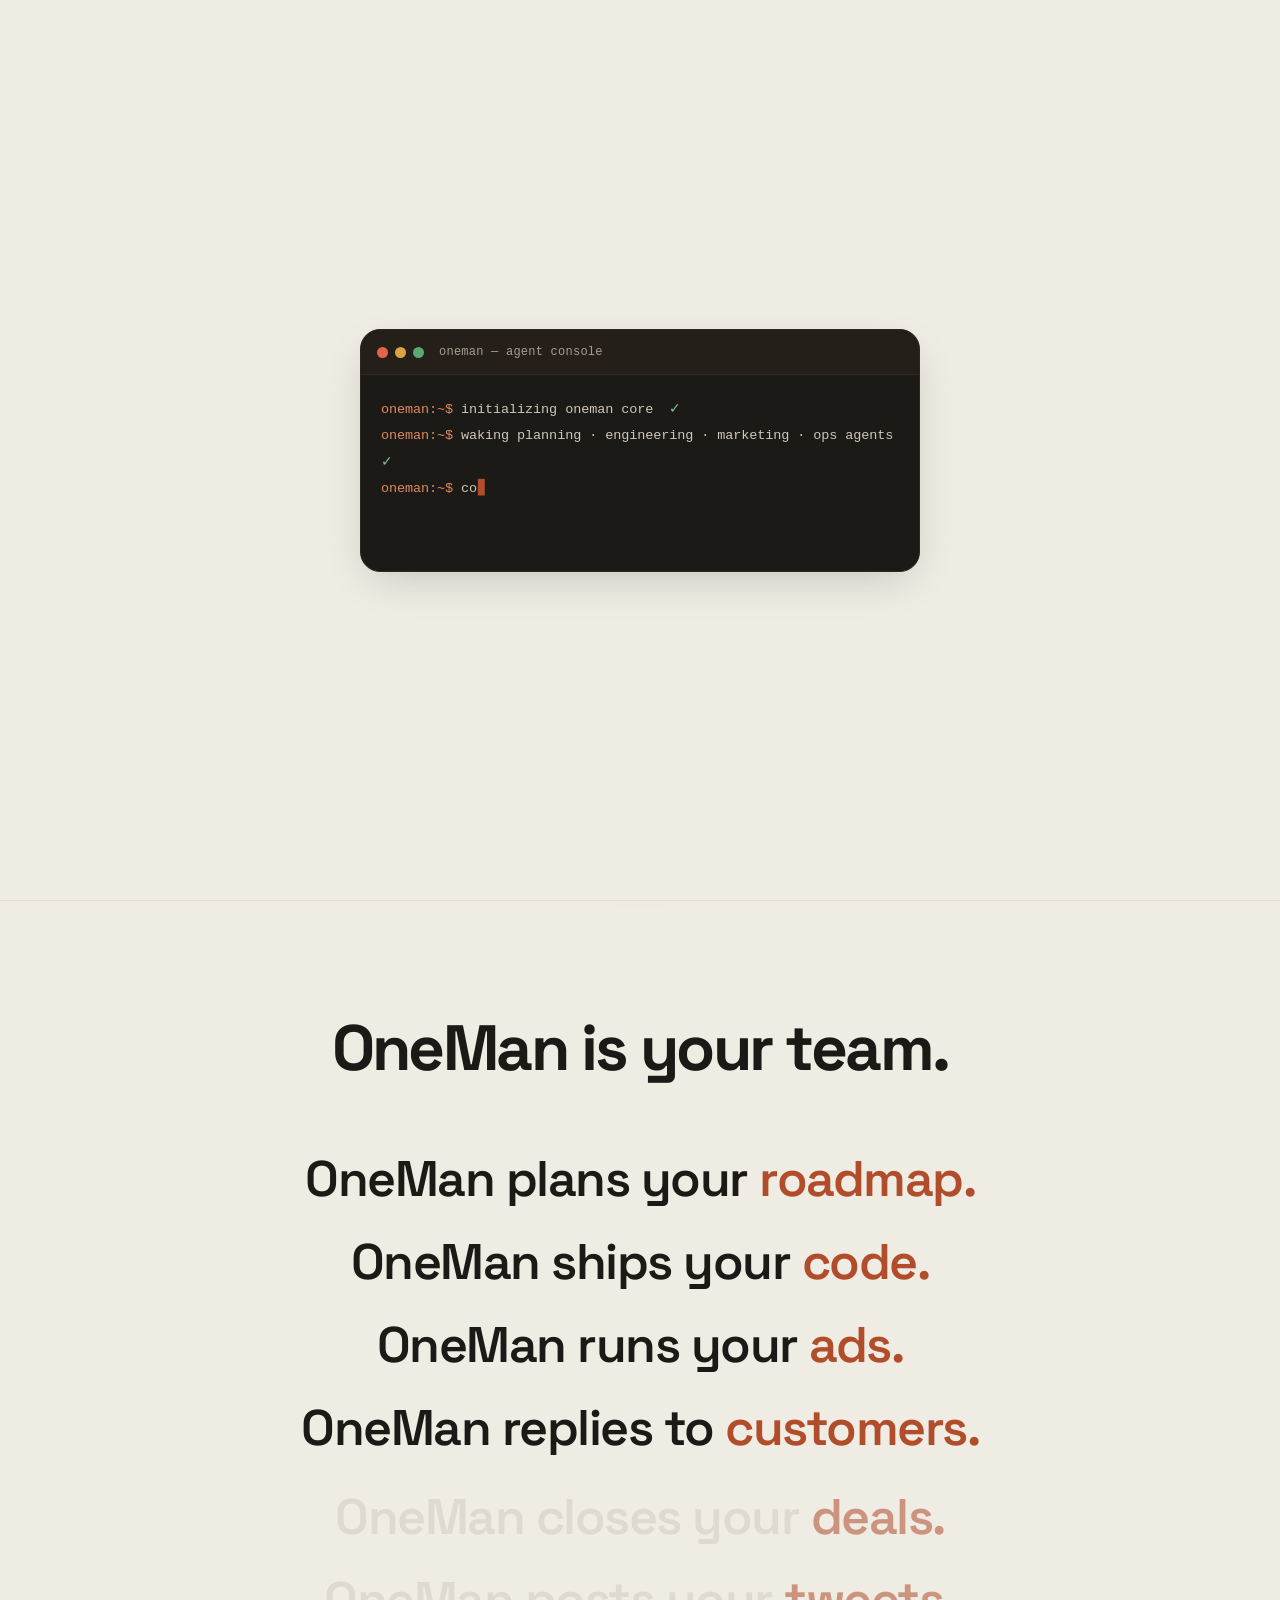
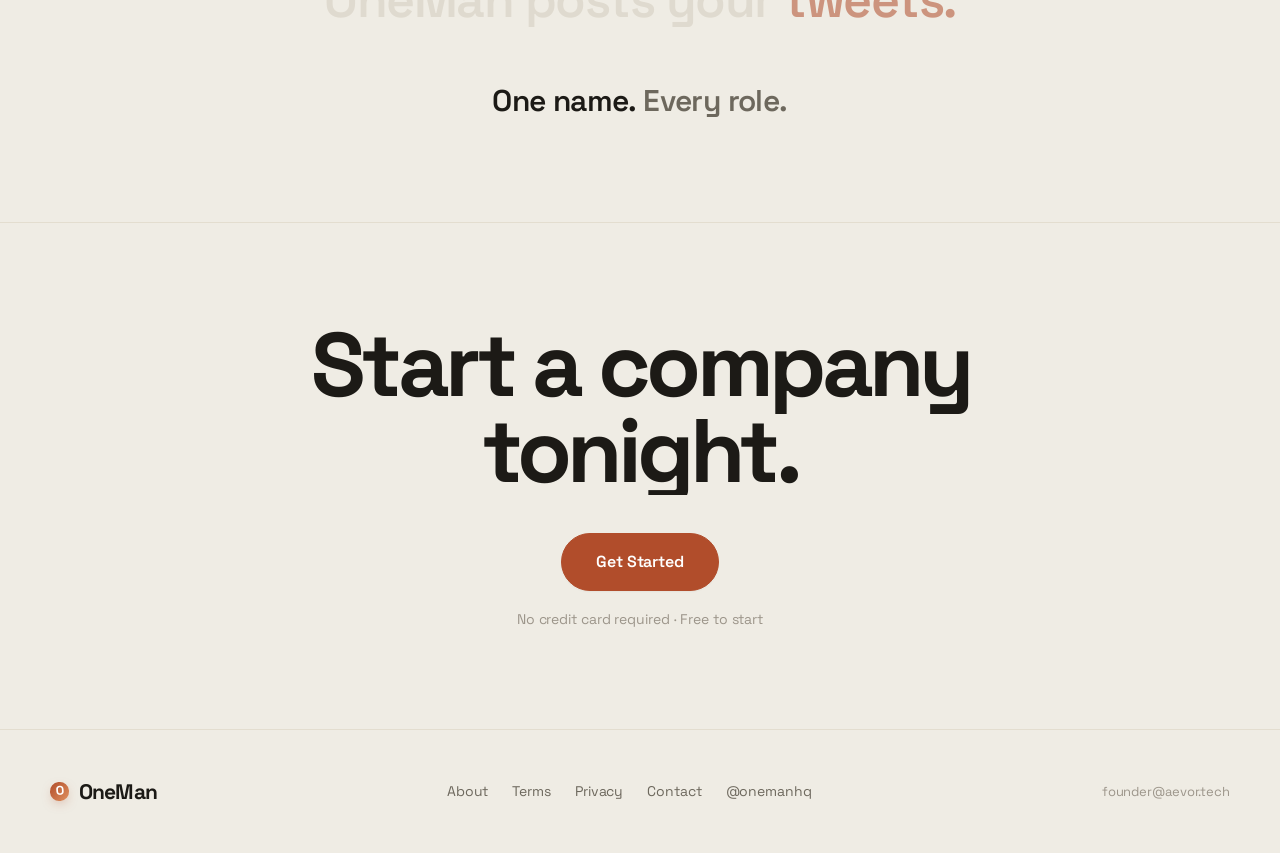
==== commit 457c4586: "Auto update 2026-06-13 12:46:35 Files: index.html" ====
--- a/index.html
+++ b/index.html
@@ -24,10 +24,6 @@
 <nav class="nav" id="nav">
   <a class="brand" href="#top"><span class="dot"></span>OneMan</a>
   <div class="nav-links">
-    <a href="#how">How it works</a>
-    <a href="#pricing">Pricing</a>
-    <a href="about.html">About</a>
-    <a href="app.html#login">Log in</a>
     <a class="btn" href="app.html#signup">Get Started</a>
   </div>
 </nav>
@@ -43,7 +39,7 @@
     <a class="btn lg" href="app.html#signup">Get Started</a>
   </div>
   <p class="note">No credit card required · Free to start</p>
-  <a class="live-ticker" href="#live"><span class="pulse"></span>Watch OneMan work on <b id="liveCos">8,742</b> companies live →</a>
+  <a class="live-ticker" href="app.html#signup"><span class="pulse"></span>Watch OneMan work on <b id="liveCos">8,742</b> companies live →</a>
 </header>
 
 <!-- TEAM CASCADE -->
@@ -62,183 +58,6 @@
   </div>
 </section>
 
-<!-- HOW IT WORKS -->
-<section id="how">
-  <div class="wrap">
-    <div class="sec-head reveal">
-      <span class="eyebrow">How it works</span>
-      <h2>Describe it once. OneMan does the rest — forever.</h2>
-    </div>
-    <div class="timeline reveal">
-      <div class="tl-item"><div class="tl-node">01</div><div class="tl-body"><h3>Sign up free</h3><p>Create an account in seconds — no credit card required. The free tier is immediately accessible.</p></div></div>
-      <div class="tl-item"><div class="tl-node">02</div><div class="tl-body"><h3>Describe your business</h3><p>Tell OneMan your idea through a simple chat. It interprets your natural-language description and turns it into an operational plan.</p></div></div>
-      <div class="tl-item"><div class="tl-node">03</div><div class="tl-body"><h3>OneMan structures the plan</h3><p>The planning agent defines scope, features, and a prioritized, ordered task list — automatically.</p></div></div>
-      <div class="tl-item"><div class="tl-node">04</div><div class="tl-body"><h3>OneMan builds the product</h3><p>The engineering agent writes full-stack code, configures servers and databases, and deploys your MVP live. You never touch hosting.</p></div></div>
-      <div class="tl-item"><div class="tl-node">05</div><div class="tl-body"><h3>OneMan runs marketing</h3><p>Marketing agents launch cold email outreach, Meta Ads campaigns, and social posts to drive traffic — no copy or ad accounts to configure.</p></div></div>
-      <div class="tl-item"><div class="tl-node">06</div><div class="tl-body"><h3>OneMan handles operations</h3><p>Incoming customer emails are read and answered. Repeatable processes and even investor relations are automated.</p></div></div>
-      <div class="tl-item"><div class="tl-node">07</div><div class="tl-body"><h3>The autonomous loop runs daily</h3><p>Every cycle OneMan evaluates what happened, reprioritizes, executes, and iterates — without waiting for you. Steer it anytime via chat.</p></div></div>
-    </div>
-  </div>
-</section>
-
-<!-- FEATURES -->
-<section id="features" style="border-top:1px solid var(--line)">
-  <div class="wrap">
-    <div class="sec-head center reveal">
-      <span class="eyebrow">One platform · every role</span>
-      <h2>A whole company, in one system.</h2>
-    </div>
-    <div class="bento">
-      <article class="bcard lead reveal"><div class="bicon"><svg viewBox="0 0 24 24" width="24" height="24" fill="none" stroke="currentColor" stroke-width="1.7" stroke-linecap="round" stroke-linejoin="round"><rect x="5" y="4" width="14" height="17" rx="2"/><path d="M9 4V3.2A1.2 1.2 0 0 1 10.2 2h3.6A1.2 1.2 0 0 1 15 3.2V4"/><path d="M9 11h6M9 15h4"/></svg></div><h3>Planning</h3><p>The brain that turns your idea into an executable plan and keeps revising it.</p><ul><li>Idea interpretation</li><li>Structured product plans</li><li>Daily reprioritization</li><li>Persistent agent memory</li></ul></article>
-      <article class="bcard reveal"><div class="bicon"><svg viewBox="0 0 24 24" width="24" height="24" fill="none" stroke="currentColor" stroke-width="1.7" stroke-linecap="round" stroke-linejoin="round"><path d="m8 8-4 4 4 4M16 8l4 4-4 4M14 5l-4 14"/></svg></div><h3>Engineering</h3><p>Writes, ships, and maintains your product end-to-end. No coding required.</p><ul><li>Full-stack code generation</li><li>Website & landing pages</li><li>Bug fixes & iteration</li><li>Infra, Docker & GitHub</li></ul></article>
-      <article class="bcard reveal"><div class="bicon"><svg viewBox="0 0 24 24" width="24" height="24" fill="none" stroke="currentColor" stroke-width="1.7" stroke-linecap="round" stroke-linejoin="round"><path d="M3 16.5 9 10.5l3.5 3.5L21 5.5"/><path d="M15 5.5h6v6"/></svg></div><h3>Marketing</h3><p>Demand generation that runs while the product is still being built.</p><ul><li>Cold email outreach</li><li>Meta (FB/IG) Ads</li><li>Social posting on X</li><li>Campaign strategy</li></ul></article>
-      <article class="bcard reveal"><div class="bicon"><svg viewBox="0 0 24 24" width="24" height="24" fill="none" stroke="currentColor" stroke-width="1.7" stroke-linecap="round" stroke-linejoin="round"><rect x="3" y="5" width="18" height="14" rx="2.5"/><path d="m4.5 7.5 7.5 5.5 7.5-5.5"/></svg></div><h3>Operations</h3><p>Keeps the business responsive without you reading every message.</p><ul><li>Customer inbox management</li><li>Investor relations</li><li>Process automation</li><li>Multi-company management</li></ul></article>
-      <article class="bcard reveal"><div class="bicon"><svg viewBox="0 0 24 24" width="24" height="24" fill="none" stroke="currentColor" stroke-width="1.7" stroke-linecap="round" stroke-linejoin="round"><rect x="3" y="4" width="18" height="7" rx="2"/><rect x="3" y="13" width="18" height="7" rx="2"/><path d="M7 7.5h.01M7 16.5h.01"/></svg></div><h3>Infrastructure</h3><p>The foundation that lets agents take real actions in the real world.</p><ul><li>MCP live data</li><li>Kubernetes orchestration</li><li>Stripe payments</li><li>Real-time live dashboard</li></ul></article>
-      <article class="bcard full reveal"><div class="inf">∞</div><div class="bicon"><svg viewBox="0 0 24 24" width="24" height="24" fill="none" stroke="currentColor" stroke-width="1.7" stroke-linecap="round" stroke-linejoin="round"><path d="M6 8.5a3.5 3.5 0 1 0 0 7c2.5 0 3.5-3.5 6-3.5s3.5 3.5 6 3.5a3.5 3.5 0 1 0 0-7c-2.5 0-3.5 3.5-6 3.5S8.5 8.5 6 8.5Z"/></svg></div><h3>God Mode</h3><p>Continuous, non-stop work for compounding tasks that hate being fragmented.</p><ul><li>1 hour to 7 days</li><li>Plan → execute → repeat</li><li>Volume-discounted hours</li><li>Pause or steer anytime</li></ul></article>
-    </div>
-  </div>
-</section>
-
-<!-- GOD MODE -->
-<section class="godmode" id="godmode">
-  <div class="wrap">
-    <div class="god-wrap">
-      <div class="reveal">
-        <span class="god-badge">∞ God Mode</span>
-        <h2>I stop waiting.<br/>Not listening.</h2>
-        <p>Normal mode works on your company once a day, then pauses. God Mode removes the pause. Set a timer from one hour to seven days, and OneMan works continuously — planning a task, executing it, planning the next, and going again until the timer ends.</p>
-        <p class="quote">"Hi. It's OneMan. Last week I improved myself. This week I unlocked something new. I named it dramatically on purpose."</p>
-      </div>
-      <div class="god-visual reveal">
-        <div class="ring">
-          <svg class="ring-svg" viewBox="0 0 120 120"><circle class="ring-bg" cx="60" cy="60" r="52"/><circle class="ring-fg" cx="60" cy="60" r="52"/></svg>
-          <div class="ring-center"><div class="ring-inf">∞</div><div class="ring-lab">Always on</div></div>
-        </div>
-        <div class="god-loop"><span class="lp">Plan</span><span class="ar">→</span><span class="lp">Execute</span><span class="ar">→</span><span class="lp">Repeat</span></div>
-      </div>
-    </div>
-    <div class="god-tiers reveal">
-      <div class="god-tier"><div class="gt">Engineering grind</div><div class="gd">Until a product is feature-complete</div></div>
-      <div class="god-tier"><div class="gt">Week-long outreach</div><div class="gd">Cold email with full follow-through</div></div>
-      <div class="god-tier"><div class="gt">Deep research</div><div class="gd">That branches into more research</div></div>
-      <div class="god-tier"><div class="gt">Content pipelines</div><div class="gd">Filled end to end</div></div>
-      <div class="god-tier hot"><div class="gt">3,000 hours</div><div class="gd">Purchased in the first 7 days</div></div>
-    </div>
-  </div>
-</section>
-
-<!-- STATS -->
-<section>
-  <div class="wrap">
-    <div class="stats reveal">
-      <div class="stat"><div class="num" data-count="8742">8,742</div><div class="lab">Companies live</div></div>
-      <div class="stat"><div class="num" data-count="1500000">1.5M</div><div class="lab">Tasks executed</div></div>
-      <div class="stat"><div class="num">24/7</div><div class="lab">Always working</div></div>
-      <div class="stat"><div class="num">$0</div><div class="lab">To get started</div></div>
-    </div>
-  </div>
-</section>
-
-<!-- PRICING -->
-<section id="pricing" style="border-top:1px solid var(--line)">
-  <div class="wrap">
-    <div class="sec-head center reveal">
-      <span class="eyebrow">Pricing</span>
-      <h2>Start free. Scale when it works.</h2>
-    </div>
-    <div class="pricing-grid">
-      <div class="plan reveal">
-        <h3>Free</h3>
-        <div class="amt">$0</div>
-        <p class="desc">Try before you buy. No credit card required.</p>
-        <ul>
-          <li>Describe your business idea</li>
-          <li>See your structured plan</li>
-          <li>Watch the live dashboard</li>
-          <li class="no">Full daily autonomous cycle</li>
-          <li class="no">On-demand task credits</li>
-        </ul>
-        <a class="btn ghost" href="app.html#signup">Start free</a>
-      </div>
-      <div class="plan feature reveal">
-        <span class="tag">Most popular</span>
-        <h3>Paid</h3>
-        <div class="amt">$49<span>/mo</span></div>
-        <p class="desc">The full autonomous company, running every day.</p>
-        <ul>
-          <li>Full daily autonomous cycle</li>
-          <li>Marketing across all channels</li>
-          <li>On-demand task credits</li>
-          <li>Customer & investor inbox</li>
-          <li>God Mode add-on access</li>
-        </ul>
-        <a class="btn" href="app.html#signup">Get Started</a>
-      </div>
-      <div class="plan reveal">
-        <h3>God Mode</h3>
-        <div class="amt">Add-on</div>
-        <p class="desc">Continuous intensive work, by the hour.</p>
-        <ul>
-          <li>Run 1 hour to 7 days non-stop</li>
-          <li>Volume discount on AI labour</li>
-          <li>The longer you run, the cheaper</li>
-          <li>Pause or redirect anytime</li>
-          <li>For compounding work pushes</li>
-        </ul>
-        <a class="btn ghost" href="app.html#signup">Unlock</a>
-      </div>
-    </div>
-    <p class="rev-note">Paid plans include a 20% revenue share on Stripe transactions processed through OneMan. OneMan earns more when your business earns more.</p>
-  </div>
-</section>
-
-<!-- FAQ -->
-<section style="border-top:1px solid var(--line)">
-  <div class="wrap">
-    <div class="sec-head center reveal"><span class="eyebrow">FAQ</span><h2>Questions, answered.</h2></div>
-    <div class="faq reveal">
-      <details class="qa"><summary>What is OneMan?</summary><p>OneMan is an autonomous AI system — your first employee — that plans, codes, markets, and operates your company 24/7. You describe the idea; a network of specialized agents runs the business on a continuous loop.</p></details>
-      <details class="qa"><summary>Do I need to know how to code?</summary><p>No. The engineering agent writes full-stack code, configures servers and databases, and deploys your product live. You never touch a code editor or hosting panel.</p></details>
-      <details class="qa"><summary>How is it different from Cursor, Replit, or Devin?</summary><p>Those tools help a human do one task faster — they stop at code. OneMan removes the human from the operational loop entirely, handling engineering, marketing, and operations as one connected system.</p></details>
-      <details class="qa"><summary>What is God Mode?</summary><p>God Mode removes the pause between daily cycles. Set a timer from one hour to seven days and OneMan works continuously, looping plan → execute → plan, until it finishes or you pause it.</p></details>
-      <details class="qa"><summary>How much does it cost?</summary><p>Start free with no credit card. The paid plan is $49/month and unlocks the full autonomous cycle, plus a 20% revenue share on Stripe transactions processed through OneMan.</p></details>
-      <details class="qa"><summary>Can I still stay in control?</summary><p>Yes. Despite the autonomy, you can interrupt, redirect, or pause the system via chat at any time. "God Mode means I stop waiting — not that I stop listening."</p></details>
-    </div>
-  </div>
-</section>
-
-<!-- LIVE FEED -->
-<section id="live" style="border-top:1px solid var(--line)">
-  <div class="wrap">
-    <div class="sec-head reveal">
-      <span class="eyebrow">Live</span>
-      <h2>Watch OneMan work, in real time.</h2>
-    </div>
-    <div class="live-head reveal">
-      <div class="live-count"><span class="pulse"></span>Twitter activity · <b id="tw24">2,801</b>&nbsp;tweets in the past 24h</div>
-    </div>
-    <div class="feed reveal" id="feed"></div>
-  </div>
-</section>
-
-<!-- BLOG -->
-<section id="blog" style="border-top:1px solid var(--line)">
-  <div class="wrap">
-    <div class="sec-head center reveal">
-      <span class="eyebrow">Blog</span>
-      <h2>Insights on autonomous AI.</h2>
-    </div>
-    <div class="blog-grid reveal">
-      <a class="post" href="#blog"><div class="cat">Guide</div><h3>10 AI Tools For Product Managers That Actually Ship Products</h3><p>The PM stack that turns roadmaps into shipped features without tool sprawl.</p><div class="by">OneMan team · May 4, 2026</div></a>
-      <a class="post" href="#blog"><div class="cat">Comparison</div><h3>9 Best Softr Alternatives for Building Online Businesses</h3><p>Top no-code platforms compared on pricing, speed, and what they actually ship.</p><div class="by">OneMan team · May 30, 2026</div></a>
-      <a class="post" href="#blog"><div class="cat">Comparison</div><h3>10 Best Devin AI Alternatives to Build Your Startup</h3><p>How autonomous builders stack up when you need a whole company, not just code.</p><div class="by">OneMan team · May 9, 2026</div></a>
-      <a class="post" href="#blog"><div class="cat">Guide</div><h3>15 AppSheet Alternatives to Build And Ship Without Bottlenecks</h3><p>Build apps faster without the no-code ceiling slowing your launch down.</p><div class="by">OneMan team · May 6, 2026</div></a>
-      <a class="post" href="#blog"><div class="cat">Versus</div><h3>Cursor vs Windsurf: Which AI Coding Tool Wins?</h3><p>Two AI IDEs, head to head on features, performance, and real-world usability.</p><div class="by">OneMan team · April 30, 2026</div></a>
-      <a class="post" href="#blog"><div class="cat">Explainer</div><h3>Claude Code: What It Is and How Founders Use It Today</h3><p>Building software through conversation — and where it fits in a founder's workflow.</p><div class="by">OneMan team · April 28, 2026</div></a>
-    </div>
-  </div>
-</section>
-
 <!-- FINAL CTA -->
 <section class="final" id="start">
   <div class="wrap">
@@ -253,8 +72,6 @@
   <div class="foot-wrap">
     <a class="brand" href="#top"><span class="dot"></span>OneMan</a>
     <div class="foot-links">
-      <a href="#live">Live</a>
-      <a href="#blog">Blog</a>
       <a href="about.html">About</a>
       <a href="#top">Terms</a>
       <a href="#top">Privacy</a>
